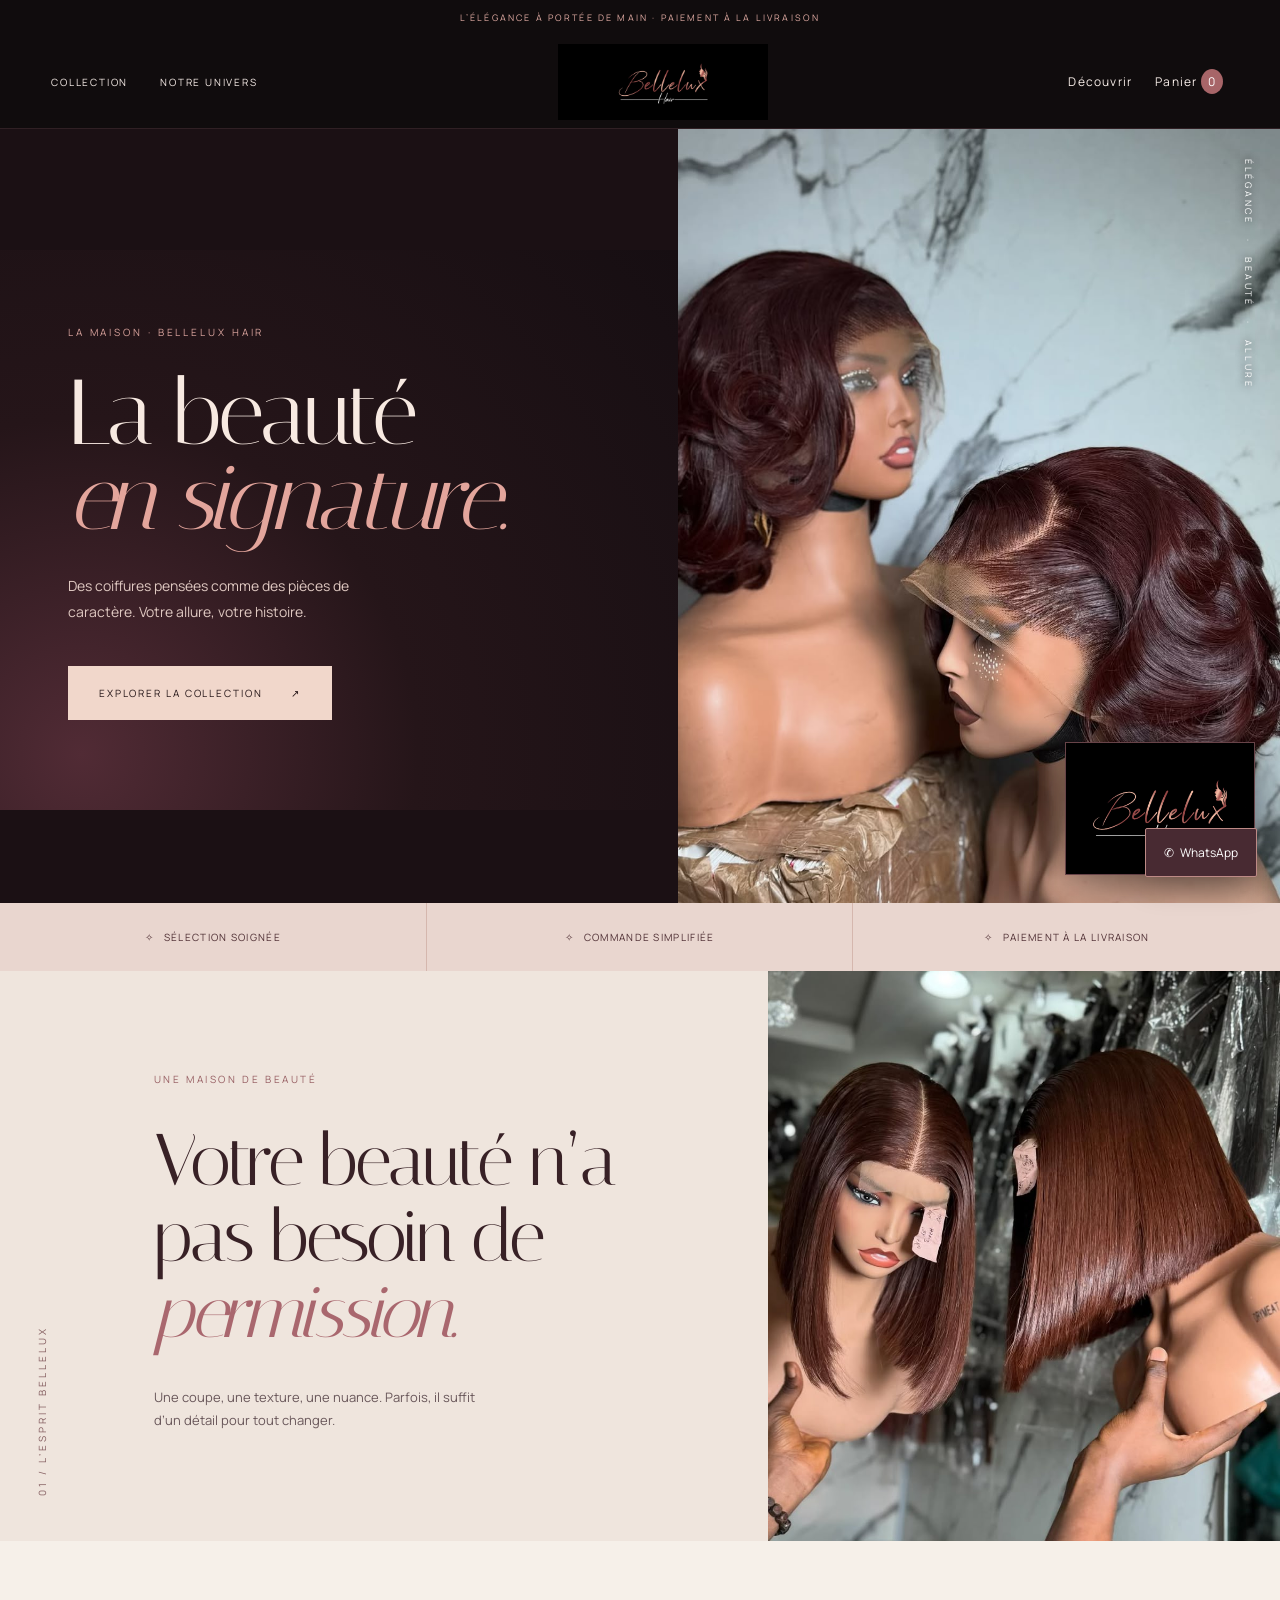
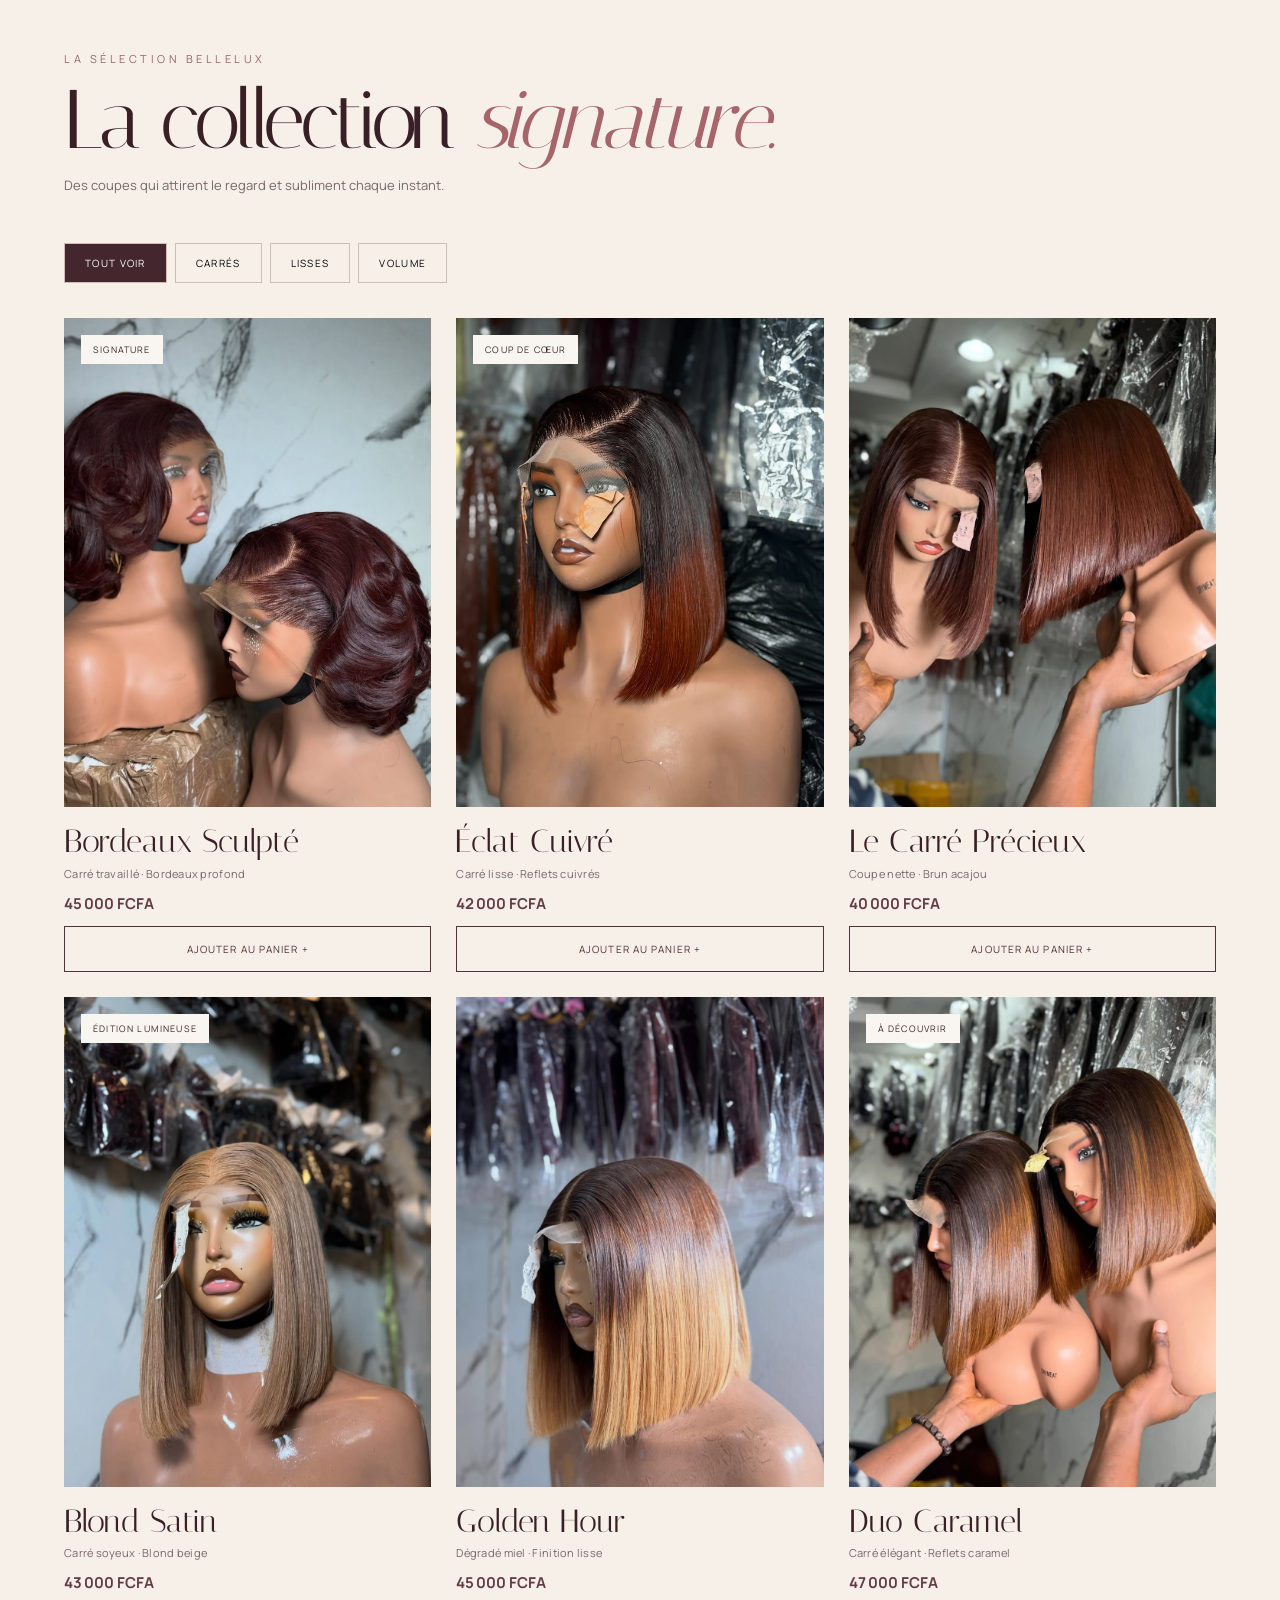
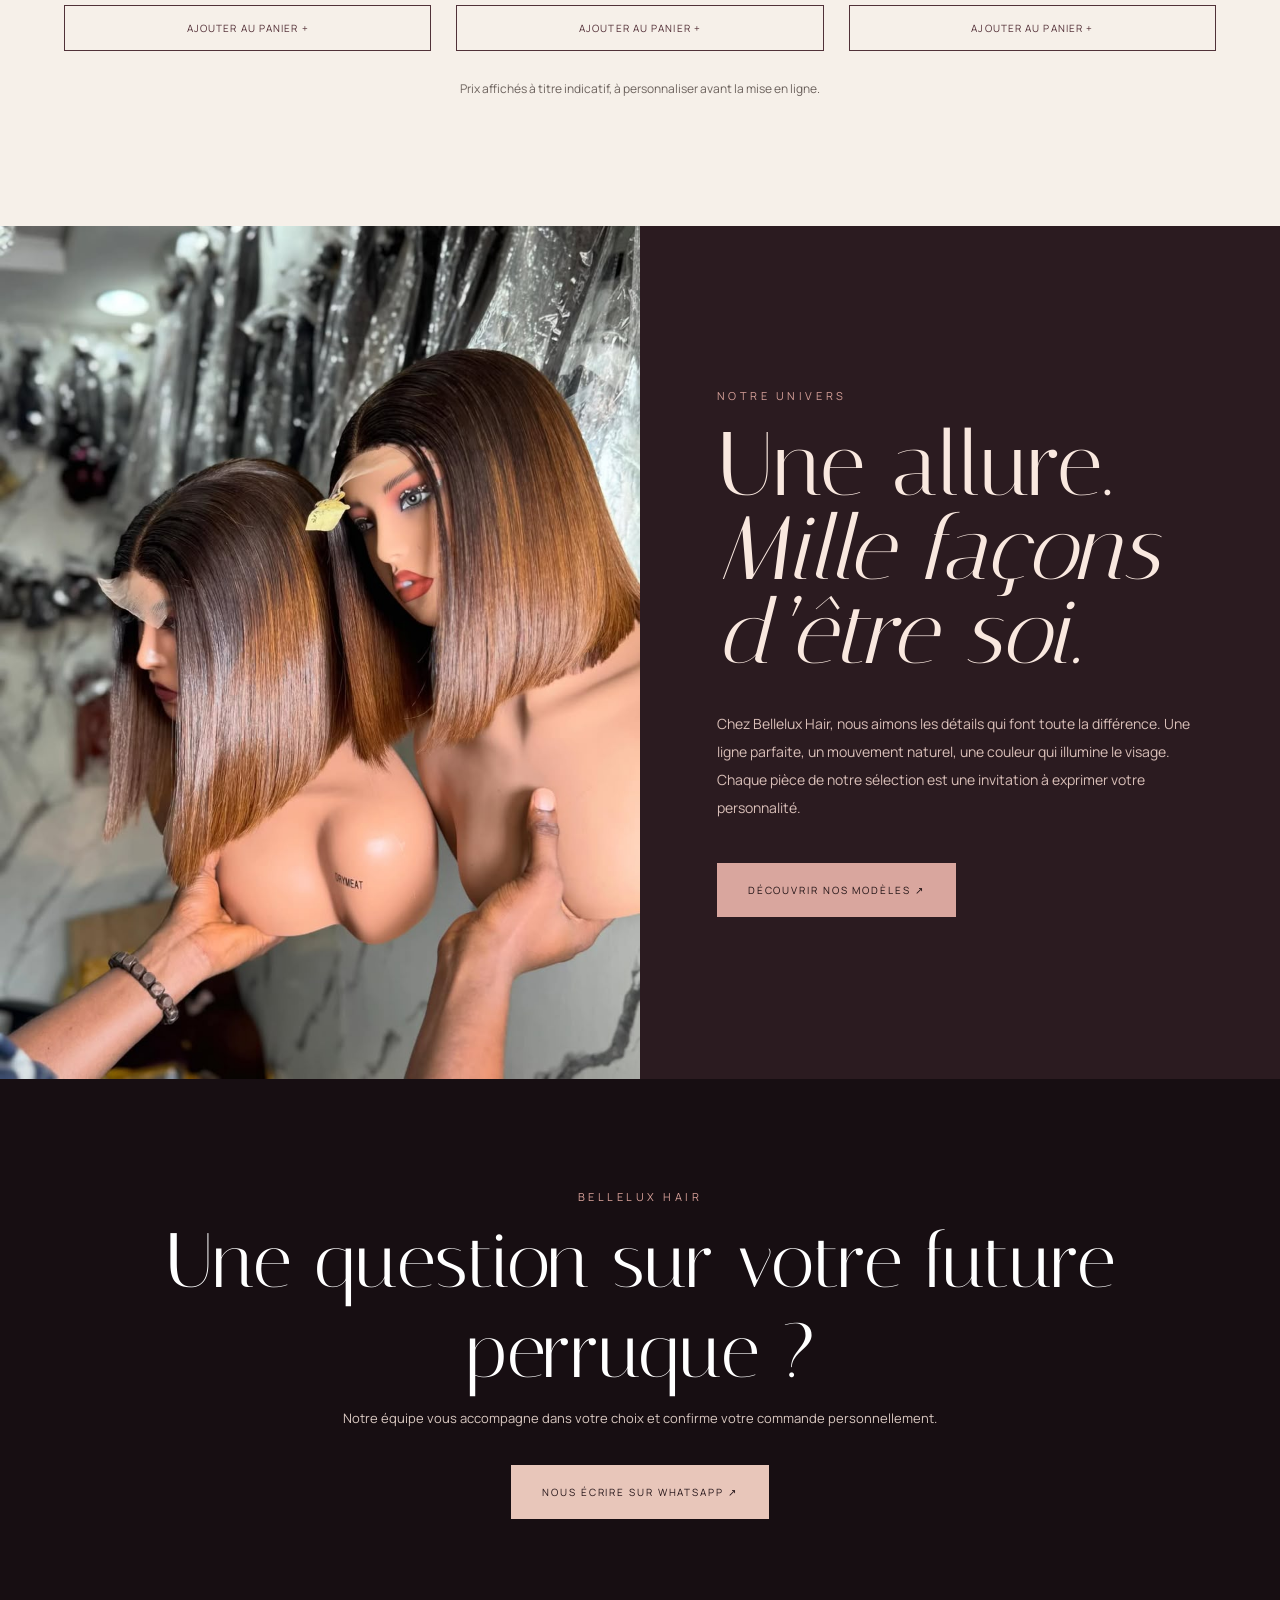
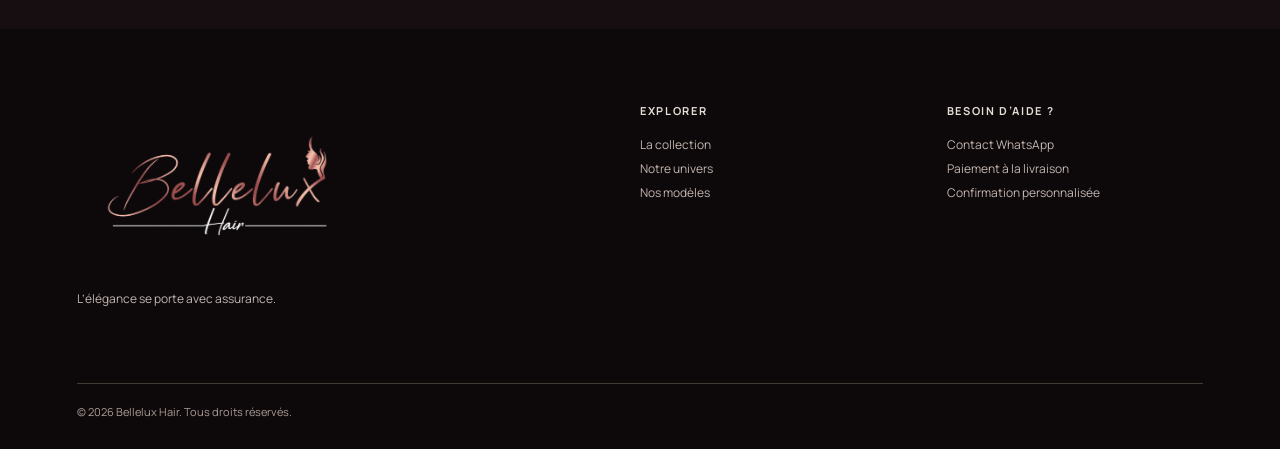
==== index.html @ 6580e36c "Add files via upload" ====
<!doctype html><html lang="fr"><head><meta charset="UTF-8"><meta name="viewport" content="width=device-width,initial-scale=1"><meta name="theme-color" content="#171310"><title>Bellelux Hair | L’élégance vous ressemble</title><meta name="description" content="Découvrez les perruques Bellelux Hair. Commandez en ligne et payez à la livraison."><link rel="preconnect" href="https://fonts.googleapis.com"><link rel="preconnect" href="https://fonts.gstatic.com" crossorigin><link href="https://fonts.googleapis.com/css2?family=DM+Sans:wght@400;500;600;700&family=Italiana&family=Manrope:wght@400;500;600;700&display=swap" rel="stylesheet"><style>
:root{--ink:#201b19;--muted:#736a64;--cream:#f7f3ee;--paper:#fffdf9;--rose:#b77d75;--line:#e6ddd4}*{box-sizing:border-box}html{scroll-behavior:smooth}body{margin:0;color:var(--ink);background:var(--paper);font-family:'DM Sans',sans-serif}button,input,select,textarea{font:inherit}button{cursor:pointer}a{text-decoration:none;color:inherit}img{display:block;width:100%}.announce{background:#241b1b;color:#f8ece5;text-align:center;padding:10px 12px;font-size:10px;letter-spacing:.19em;text-transform:uppercase}.nav{height:84px;display:flex;align-items:center;justify-content:space-between;padding:0 5%;background:rgba(255,253,249,.96);position:sticky;top:0;z-index:30;border-bottom:1px solid var(--line)}.navlinks{display:flex;gap:32px;font-size:12px;letter-spacing:.1em;text-transform:uppercase}.brand{font-family:'Playfair Display',serif;font-style:italic;font-size:30px;letter-spacing:-.05em}.brand small{display:block;text-align:center;font-family:'DM Sans',sans-serif;font-style:normal;font-size:8px;letter-spacing:.42em;margin-top:-2px}.navright{display:flex;gap:17px;align-items:center}.iconbtn{background:none;border:0;color:inherit;font-size:12px;letter-spacing:.1em}.cartnum{background:#2b1c1a;color:white;border-radius:50%;padding:4px 7px}.hero{min-height:660px;height:calc(100svh - 117px);max-height:950px;position:relative;display:flex;align-items:center;overflow:hidden;background:#2b211f;color:white}.hero>img{position:absolute;inset:0;height:100%;object-fit:cover;object-position:50% 39%;filter:brightness(.66)}.hero:after{content:'';position:absolute;inset:0;background:linear-gradient(90deg,rgba(20,13,13,.76),rgba(20,13,13,.27) 58%,rgba(20,13,13,.05))}.hero-inner{position:relative;z-index:1;margin-left:9%;max-width:630px}.eyebrow{font-size:11px;letter-spacing:.32em;text-transform:uppercase}.hero h1,.sectiontitle,.story h2,.newsletter h2{font-family:'Playfair Display',serif;font-weight:400}.hero h1{font-size:clamp(55px,7vw,105px);line-height:1.05;letter-spacing:-.045em;margin:26px 0}.hero h1 em{font-weight:400;color:#e6b6aa}.hero p{line-height:1.8;font-size:14px;max-width:430px;color:#f1e8e2}.cta{display:inline-flex;justify-content:center;align-items:center;gap:28px;background:#fff8f0;color:#2a1e1b;padding:19px 30px;margin-top:27px;border:1px solid #fff8f0;font-size:11px;text-transform:uppercase;letter-spacing:.16em;transition:.25s}.cta:hover{background:#c99b90;border-color:#c99b90;color:#fff}.cta.dark{background:#241b1b;color:white;border-color:#241b1b}.benefits{display:grid;grid-template-columns:repeat(3,1fr);border-bottom:1px solid var(--line);background:#f7f3ee}.benefits div{text-align:center;padding:27px 15px;border-right:1px solid var(--line);font-size:11px;letter-spacing:.13em;text-transform:uppercase}.benefits div:last-child{border:0}.wrap{max-width:1440px;margin:auto;padding:100px 5%}.head{text-align:center;margin-bottom:50px}.head .eyebrow{color:var(--rose)}.sectiontitle{font-size:clamp(38px,5vw,63px);line-height:1.13;margin:15px 0}.sub{color:var(--muted);font-size:14px;line-height:1.8}.filters{display:flex;justify-content:center;flex-wrap:wrap;gap:12px;margin-bottom:35px}.filter{border:1px solid var(--line);background:transparent;padding:12px 20px;font-size:11px;letter-spacing:.12em;text-transform:uppercase}.filter.active{background:#241b1b;color:white}.products{display:grid;grid-template-columns:repeat(3,1fr);gap:32px}.product{min-width:0}.photo{position:relative;aspect-ratio:4/5;overflow:hidden;background:#eee5dd}.photo img{height:100%;object-fit:cover;transition:transform .7s}.product:hover .photo img{transform:scale(1.055)}.tag{position:absolute;top:17px;left:17px;background:#fffaf3;padding:8px 12px;font-size:9px;letter-spacing:.1em;text-transform:uppercase}.pname{font-family:'Playfair Display',serif;font-size:24px;margin:18px 0 7px}.pmeta{color:var(--muted);font-size:12px}.price{font-weight:600;font-size:15px;margin:12px 0}.add{width:100%;background:transparent;border:1px solid #2c2320;padding:15px;letter-spacing:.15em;font-size:10px;text-transform:uppercase;transition:.2s}.add:hover{background:#2c2320;color:white}.story{display:grid;grid-template-columns:1fr 1fr;min-height:610px;background:#e9ddd4}.storypic img{height:100%;object-fit:cover}.storycopy{padding:12%;display:flex;flex-direction:column;justify-content:center}.story h2{font-size:clamp(42px,5vw,70px);line-height:1.13;margin:20px 0}.story p{line-height:2;font-size:14px;color:#62534e;max-width:490px}.newsletter{background:#241b1b;color:#fff;text-align:center;padding:90px 20px}.newsletter h2{font-size:clamp(35px,5vw,58px);margin:12px 0}.newsletter p{font-size:13px;color:#d9c8c1}.newsletter a{margin-top:25px}.footer{background:#181413;color:#e5dcd6;padding:60px 6% 30px}.footergrid{display:grid;grid-template-columns:2fr 1fr 1fr;gap:50px}.footer p,.footer a{color:#c3b6b0;font-size:12px;line-height:2}.footer h4{font-size:11px;letter-spacing:.15em;text-transform:uppercase}.footbottom{border-top:1px solid #433a36;margin-top:60px;padding-top:20px;font-size:11px;color:#ad9d96}.floatwa{position:fixed;right:23px;bottom:23px;background:#254e3b;color:white;padding:15px 18px;z-index:28;box-shadow:0 5px 20px #0002;font-size:12px}.overlay{position:fixed;inset:0;background:#0008;z-index:49;display:none}.overlay.show{display:block}.drawer{position:fixed;right:0;top:0;bottom:0;width:min(100%,480px);background:var(--paper);z-index:50;transform:translateX(110%);transition:transform .3s;display:flex;flex-direction:column}.drawer.open{transform:translateX(0)}.drawerhead{padding:25px;border-bottom:1px solid var(--line);display:flex;justify-content:space-between;align-items:center}.drawerbody{padding:25px;overflow:auto;flex:1}.drawerfoot{padding:25px;border-top:1px solid var(--line)}.cartitem{display:flex;gap:17px;border-bottom:1px solid var(--line);padding:15px 0}.cartitem img{width:82px;height:100px;object-fit:cover}.cartitem strong{font-family:'Playfair Display',serif;font-weight:400;font-size:20px}.cartitem p{font-size:12px}.smallbtn{border:1px solid var(--line);background:none;padding:5px 10px}.total{display:flex;justify-content:space-between;margin-bottom:20px}.full{width:100%;margin:0}.checkout{position:fixed;inset:0;background:#0009;z-index:60;display:none;align-items:center;justify-content:center;padding:15px}.checkout.show{display:flex}.checkoutbox{background:var(--paper);width:min(100%,570px);max-height:95vh;overflow:auto;padding:30px}.checkouttop{display:flex;justify-content:space-between;align-items:center}.checkout h2{font-family:'Playfair Display',serif;font-size:32px;font-weight:400}.field{display:block;margin:16px 0;font-size:12px}.field input,.field textarea,.field select{display:block;width:100%;margin-top:7px;padding:14px;border:1px solid var(--line);background:#fff;outline-color:#b77d75;border-radius:0}.note{font-size:12px;color:#6c625d;line-height:1.6}.mobilemenu{display:none}@media(max-width:850px){.nav{height:68px;padding:0 5%}.navlinks{display:none}.mobilemenu{display:block}.brand{font-size:25px}.hero{height:75svh;min-height:580px}.hero>img{object-position:60% center}.hero:after{background:linear-gradient(0deg,rgba(20,13,13,.8),rgba(20,13,13,.1) 90%)}.hero-inner{align-self:flex-end;margin:0;padding:0 7% 70px}.hero h1{font-size:clamp(50px,11vw,78px)}.benefits{grid-template-columns:1fr}.benefits div{padding:16px;border-right:0;border-bottom:1px solid var(--line)}.wrap{padding:70px 5%}.products{grid-template-columns:repeat(2,1fr);gap:18px}.story{grid-template-columns:1fr}.storypic{height:470px}.storycopy{padding:65px 7%}.footergrid{grid-template-columns:1fr 1fr}.footergrid>div:first-child{grid-column:1/-1}}@media(max-width:520px){.products{gap:15px}.photo{aspect-ratio:3/4}.pname{font-size:18px}.pmeta{font-size:10px}.price{font-size:13px}.add{font-size:9px;padding:13px 5px}.navright{gap:8px}.hero h1{font-size:54px}.hero p{font-size:12px}.floatwa{right:12px;bottom:12px}.footergrid{gap:20px}}

/* BELLELUX EDITORIAL EDITION */
:root{--ink:#261c1d;--muted:#796b67;--cream:#f4eee8;--paper:#f9f6f1;--rose:#8d4a4c;--line:#e4d9d0}
body{background:var(--paper);font-family:Manrope,Arial,sans-serif;overflow-x:hidden}
h1,h2,h3,.sectiontitle,.brand,.pname{font-family:Italiana,Georgia,serif!important;font-weight:400!important}
.announce{background:#512d35;letter-spacing:.26em;font-size:9px;padding:11px}
.nav{background:#f9f6f1;box-shadow:none;border-bottom:1px solid #e9dfd7;height:86px}
.brand{font-size:37px;letter-spacing:-.065em;font-style:normal}.brand small{font-family:Manrope,sans-serif;letter-spacing:.55em;font-size:8px}
.navlinks{font-size:10px;letter-spacing:.18em}.navlinks a{transition:color .2s}.navlinks a:hover{color:#9a565d}
.hero{min-height:660px;position:relative}.hero:after{content:'';position:absolute;inset:0;pointer-events:none;background:linear-gradient(90deg,rgba(27,15,18,.76),rgba(27,15,18,.1) 72%)}
.hero-inner{position:relative;z-index:2}.hero h1{font-size:clamp(68px,8vw,132px);line-height:.88;letter-spacing:-.055em;max-width:860px}.hero .eyebrow{letter-spacing:.32em;font-size:10px}
.cta{border-radius:0!important;letter-spacing:.12em;text-transform:uppercase;font-size:10px!important;min-height:48px;transition:transform .25s,background .25s}.cta:hover{transform:translateY(-2px)}
.wrap{max-width:1440px}.head{margin-bottom:40px}.sectiontitle{font-size:clamp(49px,6vw,90px);letter-spacing:-.045em;line-height:1}.sub{font-size:13px;line-height:1.8}
.products{gap:24px}.product{background:transparent!important;border:0!important;box-shadow:none!important}.photo{background:#e7ded6;overflow:hidden}.photo img{transition:transform .7s ease}.product:hover .photo img{transform:scale(1.045)}
.pname{font-size:30px!important;line-height:1.05}.pmeta{font-size:11px;letter-spacing:.025em}.price{color:#633b42;font-weight:700}.tag{background:#f9f6f1!important;color:#3c252a!important;border-radius:0!important;font-size:9px!important;letter-spacing:.13em!important}
.add{border:1px solid #7a5054!important;background:transparent!important;color:#512d35!important;border-radius:0!important;text-transform:uppercase;letter-spacing:.11em;font-size:10px!important;min-height:46px}.add:hover{background:#512d35!important;color:#fff!important}
.filters{gap:8px;flex-wrap:wrap}.filter{border-radius:0!important;text-transform:uppercase;letter-spacing:.13em;font-size:10px!important}.filter.active{background:#512d35!important;color:white!important}
.story{background:#eaded6!important}.storycopy{background:transparent!important}.storycopy h2{font-family:Italiana,Georgia,serif;font-weight:400;font-size:clamp(48px,5vw,76px);line-height:1}
.newsletter{background:#4b2931!important}.footer{background:#261a1e!important}.floatwa{background:#512d35!important;border-radius:2px!important;box-shadow:0 8px 30px #28151b33}
.drawer,.checkoutbox{background:#f9f6f1!important}.drawerhead{border-bottom:1px solid #e2d6cd}
@media(max-width:850px){.nav{height:64px;padding:0 17px}.brand{font-size:29px}.brand small{font-size:7px}.navright{gap:9px}.navright .iconbtn{font-size:11px}.hero{min-height:72svh;max-height:850px}.hero-inner{padding:40px 22px!important}.hero h1{font-size:clamp(62px,11vw,96px)}.sectiontitle{font-size:clamp(52px,9vw,76px)}}
@media(max-width:520px){.announce{font-size:8px;letter-spacing:.12em;padding:9px 8px}.nav{height:62px}.navlinks{display:none!important}.navright>a{display:none}.brand{font-size:27px}.hero{height:78svh;min-height:550px;max-height:760px;background-position:59% center!important}.hero:after{background:linear-gradient(0deg,rgba(23,12,15,.82),rgba(23,12,15,.05) 80%)}.hero-inner{height:100%;display:flex;flex-direction:column;justify-content:flex-end;align-items:flex-start;padding:0 23px 64px!important}.hero h1{font-size:clamp(63px,15vw,83px);line-height:.87;max-width:340px;letter-spacing:-.05em}.hero p{font-size:12px;line-height:1.7;max-width:285px}.hero .eyebrow{font-size:9px;letter-spacing:.2em}.hero .cta{padding:15px 20px!important}.benefits{display:grid!important;grid-template-columns:1fr 1fr;gap:0!important}.benefits>*{min-width:0;padding:16px 8px!important;font-size:10px!important;text-align:center}.wrap{padding:62px 17px!important}.head{margin-bottom:24px}.sectiontitle{font-size:58px!important;line-height:.9;max-width:330px}.sub{font-size:12px;max-width:300px}.filters{gap:6px;margin-bottom:23px!important}.filter{padding:10px 12px!important;font-size:9px!important}.products{display:grid!important;grid-template-columns:repeat(2,minmax(0,1fr))!important;gap:28px 11px!important}.product{min-width:0}.photo{aspect-ratio:3/4!important}.photo img{height:100%!important;object-fit:cover!important}.tag{top:8px!important;left:7px!important;font-size:7px!important;padding:6px!important;max-width:90%}.pname{font-size:25px!important;margin-top:11px!important}.pmeta{font-size:10px!important;line-height:1.5}.price{font-size:12px!important;margin-top:8px}.add{width:100%;min-height:39px;font-size:8px!important;letter-spacing:.035em;padding:8px 3px!important;margin-top:10px}.story{display:block!important}.storypic{min-height:390px!important}.storycopy{padding:48px 24px!important}.storycopy h2{font-size:60px!important}.newsletter{padding:62px 22px!important}.newsletter h2{font-size:51px!important}.footer{padding:45px 20px!important}.floatwa{right:12px!important;bottom:12px!important;font-size:11px!important;padding:12px!important}.drawer{width:min(100%,390px)!important}.checkoutbox{width:calc(100vw - 22px)!important;max-height:92svh;overflow-y:auto}}
@media(prefers-reduced-motion:reduce){*,*:before,*:after{animation-duration:.01ms!important;transition-duration:.01ms!important;scroll-behavior:auto!important}}

/* BELLELUX — MAISON DE BEAUTÉ */
:root{--ink:#241719;--muted:#786768;--paper:#f5f0e9;--cream:#eee3dc;--rose:#b87979;--line:#dfd0c9}
body{background:var(--paper);color:var(--ink)}
.announce{background:#130d0f;color:#e9c3bd;font-size:9px;letter-spacing:.21em}
.nav{background:#171013!important;border-bottom:1px solid #493039!important;height:100px!important;padding-inline:5%!important;color:#f4e7e2}
.brand-logo{display:flex!important;align-items:center;width:190px;max-width:28vw;flex-shrink:0}.brand-logo img{width:100%;height:76px;object-fit:contain;mix-blend-mode:screen}
.navlinks,.navright{color:#f4e7e2}.cartnum{background:#a76568}.iconbtn{color:inherit}
.hero{height:min(850px,calc(100svh - 110px));min-height:610px;background:#1c1316}.hero>img{object-position:center 35%;filter:brightness(.78) saturate(.83)}.hero:after{background:linear-gradient(90deg,rgba(15,8,11,.84),rgba(21,10,13,.4) 55%,rgba(20,10,13,.08))!important}
.hero-inner{margin-left:9%;max-width:730px}.hero h1{font-family:Italiana,Georgia,serif!important;font-size:clamp(85px,9vw,154px)!important;line-height:.88!important;letter-spacing:-.055em!important}.hero h1 em{color:#e6b4a8;font-weight:400}.hero p{max-width:350px;font-size:13px;line-height:1.9}.hero .eyebrow{color:#f0c9bd;font-size:10px}
.cta{background:#e8c6ba;border-color:#e8c6ba;color:#251519;letter-spacing:.19em}.cta:hover{background:#fff3e9;color:#251519}.benefits{background:#211619;color:#e7cbc2;border-bottom:0}.benefits div{border-color:#493338;font-size:10px}
.wrap{padding-block:115px}.head .eyebrow{color:#995b5f}.sectiontitle{font-family:Italiana,Georgia,serif!important;font-size:clamp(60px,7vw,112px)!important;line-height:.94!important}.filters{margin-top:45px}.filter{border-color:#cdbdb5}.filter.active{background:#27191c}.products{gap:35px}.photo{aspect-ratio:3/4;background:#e8dbd3}.photo img{object-fit:cover}.product:nth-child(2) .photo img{object-position:50% 30%}.pname{font-size:32px!important}.add{border-color:#392528}.add:hover{background:#392528}.tag{background:#f6eee8;color:#5c323b}
.story{background:#e9dbd3}.story h2{font-family:Italiana,Georgia,serif!important;font-size:clamp(65px,7vw,112px)!important;line-height:.94}.storycopy .eyebrow{color:#8a4b50}.newsletter{background:#28191d;padding-block:110px}.newsletter h2{font-family:Italiana,Georgia,serif!important;font-size:clamp(50px,6vw,90px)!important}.footer{background:#130d0f}.footer-logo{width:260px;max-width:100%}.footer-logo img{width:100%;height:auto;mix-blend-mode:screen}.floatwa{background:#281a1d;border:1px solid #d8aca1;box-shadow:0 10px 30px #0003}
@media(max-width:850px){.nav{height:78px!important;padding-inline:4%!important}.brand-logo{width:145px;max-width:39vw}.brand-logo img{height:64px}.navright>a{display:none}.hero{height:77svh;min-height:530px}.hero>img{object-position:58% center}.hero:after{background:linear-gradient(0deg,rgba(17,9,12,.91),rgba(17,9,12,.16) 82%)!important}.hero-inner{margin:0;padding:0 7% 56px;align-self:flex-end}.hero h1{font-size:clamp(69px,12vw,105px)!important}.hero p{font-size:12px}.benefits{grid-template-columns:repeat(3,1fr)}.benefits div{padding:16px 8px;font-size:8px;line-height:1.5;border-bottom:0;border-right:1px solid #493338}.wrap{padding-block:75px}.sectiontitle{font-size:clamp(56px,9vw,85px)!important}.story h2{font-size:75px!important}}
@media(max-width:520px){.announce{font-size:8px;letter-spacing:.08em}.nav{height:72px!important}.brand-logo{width:132px}.brand-logo img{height:56px}.navright{gap:4px}.navright .iconbtn{font-size:11px}.hero{height:calc(86svh - 105px);min-height:510px}.hero>img{object-position:56% 38%}.hero-inner{padding:0 6% 43px}.hero h1{font-size:clamp(65px,15vw,85px)!important;line-height:.88!important}.hero .eyebrow{font-size:8px;letter-spacing:.16em}.hero p{font-size:12px;max-width:300px}.hero .cta{margin-top:15px;padding:15px 19px}.benefits div{font-size:8px;letter-spacing:.025em}.wrap{padding:65px 5%}.sectiontitle{font-size:60px!important}.products{gap:12px}.photo{aspect-ratio:3/4}.pname{font-size:24px!important;margin-top:12px}.storypic{height:350px!important}.story h2{font-size:67px!important}.newsletter h2{font-size:57px!important}.footer-logo{width:220px}.floatwa{bottom:12px;right:12px}}

/* BELLELUX SIGNATURE — art direction */
:root{--paper:#f6f0e9;--ink:#211518;--rose:#bf847d;--line:#e4d5cd}
body{background:var(--paper);color:var(--ink)}
.announce{background:#100c0d;color:#dfaaa2;font-size:9px;letter-spacing:.24em}
.nav{background:#100c0d!important;border-color:#302024!important;height:94px!important;color:#f7ede8!important;padding:0 4%!important}
.navlinks a,.navright a,.navright button{color:#f7ede8!important}.navlinks a:hover{color:#d69b94!important}
.brand-logo{width:210px!important;max-width:30vw!important;display:block!important;background:#000!important;flex-shrink:0}
.brand-logo img{display:block!important;width:100%!important;height:76px!important;object-fit:contain!important;mix-blend-mode:normal!important}
.hero{height:min(820px,calc(100svh - 126px))!important;min-height:620px!important;background:#1b1014!important;display:grid!important;grid-template-columns:53% 47%!important;align-items:stretch!important;overflow:hidden!important}
.hero>img{position:relative!important;grid-column:2!important;grid-row:1!important;width:100%!important;height:100%!important;object-fit:cover!important;object-position:48% 40%!important;filter:none!important}
.hero:after{display:none!important}
.hero-inner{grid-column:1!important;grid-row:1!important;align-self:center!important;margin:0!important;padding:75px 7% 90px 10%!important;z-index:3!important;max-width:none!important;background:radial-gradient(circle at 12% 90%,#512b35 0%,#251519 43%,#160e12 100%)!important}
.hero h1{font-family:Italiana,Georgia,serif!important;font-size:clamp(68px,7.2vw,132px)!important;line-height:.92!important;letter-spacing:-.045em!important;color:#f7e9e1!important;margin:32px 0!important}
.hero h1 em{color:#e3a59c!important;font-style:italic!important}
.hero p{max-width:350px!important;color:#dfc8c1!important;font-size:14px!important;line-height:1.85!important}
.hero .eyebrow{color:#d8a29c!important;letter-spacing:.29em!important}
.hero .cta{background:#f1d7cb!important;border-color:#f1d7cb!important;color:#241517!important}
.hero-mark{position:absolute;z-index:4;right:25px;bottom:28px;width:190px;background:#000;border:1px solid #674348;box-shadow:0 10px 45px #0008;padding:8px}
.hero-mark img{width:100%;height:auto;display:block}
.hero-side{position:absolute;z-index:4;right:25px;top:30px;writing-mode:vertical-rl;font-size:9px;letter-spacing:.3em;color:white;text-shadow:0 1px 8px #000}
.benefits{background:#e9d6cf!important;grid-template-columns:repeat(3,1fr)!important}.benefits div{border-color:#d5b7ae!important;color:#4e2e33!important}
.editorial-chapter{background:#efe5dd;min-height:570px;display:grid;grid-template-columns:12% 48% 40%;align-items:stretch;overflow:hidden}
.chapter-label{writing-mode:vertical-rl;transform:rotate(180deg);padding:45px 35px;font-size:10px;letter-spacing:.3em;color:#855f61}
.chapter-content{align-self:center;padding:60px 9% 60px 0}.chapter-content>span{font-size:10px;letter-spacing:.26em;color:#975f63}
.chapter-content h2{font-family:Italiana,Georgia,serif;font-size:clamp(50px,5.7vw,96px);line-height:1.04;font-weight:400;letter-spacing:-.04em;margin:35px 0;color:#382126}
.chapter-content h2 i{color:#a9676e}.chapter-content p{max-width:350px;color:#69575a;line-height:1.8;font-size:13px}
.chapter-photo{height:570px;overflow:hidden}.chapter-photo img{width:100%;height:100%;object-fit:cover;object-position:50% 30%}
.wrap{padding-top:110px!important}.head{text-align:left!important;max-width:880px!important}.head .eyebrow{color:#9d6468!important}.sectiontitle{font-size:clamp(56px,6.5vw,100px)!important;color:#392026!important}.sectiontitle em{color:#a5656a;font-weight:400}
.filters{justify-content:flex-start!important}.filter{border-radius:0!important}.filter.active{background:#44272e!important}
.products{gap:25px!important}.photo{background:#e5d5ca!important;aspect-ratio:3/4!important}.photo img{object-fit:cover!important}.pname{color:#392026!important}.add{border-color:#513239!important}.add:hover{background:#513239!important}
.story{background:#2b1b20!important;color:#f9e8df!important}.story h2{color:#f9e8df!important}.story p{color:#d9bfb8!important}.story .eyebrow{color:#d6a099!important}.story .cta{background:#d9a69e!important;color:#211315!important;border-color:#d9a69e!important}
.newsletter{background:#170e12!important}.newsletter .eyebrow{color:#d8a19a!important}.footer{background:#0d090b!important}.footer-logo{width:280px!important;max-width:100%!important}.footer-logo img{height:auto!important;width:100%!important;object-fit:contain!important}
.floatwa{background:#482a32!important;border:1px solid #bd8a86!important;color:white!important}
@media(max-width:850px){.nav{height:74px!important;padding:0 4%!important}.brand-logo{width:154px!important;max-width:42vw!important}.brand-logo img{height:61px!important}.navright>a{display:none!important}.hero{grid-template-columns:1fr!important;grid-template-rows:56% 44%!important;height:auto!important;min-height:730px!important}.hero>img{grid-column:1!important;grid-row:1!important;object-position:50% 38%!important}.hero-inner{grid-column:1!important;grid-row:2!important;align-self:stretch!important;padding:42px 7% 52px!important}.hero h1{font-size:clamp(58px,11vw,85px)!important;margin:14px 0!important}.hero p{font-size:12px!important;line-height:1.6!important}.hero .cta{margin-top:13px!important;padding:14px 18px!important}.hero-mark{width:128px;right:13px;top:18px;bottom:auto;padding:5px}.hero-side{display:none}.editorial-chapter{grid-template-columns:1fr 42%!important;min-height:360px}.chapter-label{display:none}.chapter-content{padding:35px 8%!important}.chapter-content h2{font-size:clamp(42px,7vw,70px)!important;margin:15px 0!important}.chapter-photo{height:100%}.benefits{grid-template-columns:repeat(3,1fr)!important}.benefits div{font-size:9px!important;padding:15px 8px!important;border-bottom:0!important;border-right:1px solid #d5b7ae!important}.wrap{padding:75px 5%!important}.head{text-align:left!important}.sectiontitle{font-size:clamp(50px,9vw,75px)!important}.products{gap:15px!important}.storypic{height:440px!important}}
@media(max-width:520px){.announce{font-size:7px!important;letter-spacing:.12em!important}.nav{height:67px!important}.brand-logo{width:137px!important}.brand-logo img{height:55px!important}.mobilemenu{color:#fff!important}.navright .iconbtn{font-size:11px!important}.hero{min-height:0!important;grid-template-rows:390px auto!important}.hero>img{object-position:50% 37%!important}.hero-inner{padding:37px 6% 40px!important}.hero h1{font-size:clamp(58px,13.2vw,76px)!important}.hero .eyebrow{font-size:8px!important}.hero-mark{width:108px!important;right:10px!important;top:10px!important}.benefits div{font-size:7px!important;letter-spacing:0!important;padding:12px 4px!important}.editorial-chapter{grid-template-columns:1fr!important}.chapter-content{padding:48px 7%!important}.chapter-content h2{font-size:57px!important}.chapter-photo{height:260px!important}.chapter-photo img{object-position:50% 37%!important}.wrap{padding:65px 5%!important}.sectiontitle{font-size:56px!important}.filters{gap:7px!important}.filter{padding:10px 12px!important;font-size:9px!important}.products{grid-template-columns:repeat(2,minmax(0,1fr))!important;gap:12px!important}.pname{font-size:23px!important}.photo{aspect-ratio:3/4!important}.story h2{font-size:55px!important}.newsletter h2{font-size:51px!important}.footer-logo{width:220px!important}}
@media(prefers-reduced-motion:reduce){*,*:before,*:after{scroll-behavior:auto!important;transition:none!important;animation:none!important}}
</style></head><body><div class="announce">L’élégance à portée de main · Paiement à la livraison</div><header class="nav"><button class="iconbtn mobilemenu" onclick="document.getElementById('catalogue').scrollIntoView()">☰</button><nav class="navlinks"><a href="#catalogue">Collection</a><a href="#histoire">Notre univers</a></nav><a class="brand brand-logo" href="#" aria-label="Bellelux Hair, accueil"><img src="logo-bellelux.jpg" alt="Bellelux Hair"></a><div class="navright"><a class="iconbtn" href="#catalogue">Découvrir</a><button class="iconbtn" onclick="toggleCart(true)">Panier <span class="cartnum" id="cartnum">0</span></button></div></header><main><section class="hero"><img src="photo1.jpg" alt="Perruques élégantes Bellelux Hair"><div class="hero-inner"><div class="eyebrow">LA MAISON · BELLELUX HAIR</div><h1>La beauté<br><em>en signature.</em></h1><p>Des coiffures pensées comme des pièces de caractère. Votre allure, votre histoire.</p><a class="cta" href="#catalogue">Explorer la collection <span>↗</span></a></div><div class="hero-mark"><img src="logo-bellelux.jpg" alt="Logo officiel Bellelux Hair"></div><div class="hero-side">ÉLÉGANCE &nbsp; · &nbsp; BEAUTÉ &nbsp; · &nbsp; ALLURE</div></section><div class="benefits"><div>✧ &nbsp; Sélection soignée</div><div>✧ &nbsp; Commande simplifiée</div><div>✧ &nbsp; Paiement à la livraison</div></div><section class="editorial-chapter" aria-label="L’univers Bellelux"><div class="chapter-label">01 / L’ESPRIT BELLELUX</div><div class="chapter-content"><span>UNE MAISON DE BEAUTÉ</span><h2>Votre beauté n’a<br>pas besoin de <i>permission.</i></h2><p>Une coupe, une texture, une nuance. Parfois, il suffit d’un détail pour tout changer.</p></div><div class="chapter-photo"><img src="photo3.jpg" alt="Carré Bellelux Hair"></div></section><section class="wrap" id="catalogue"><div class="head"><div class="eyebrow">La sélection Bellelux</div><h2 class="sectiontitle">La collection <em>signature.</em></h2><p class="sub">Des coupes qui attirent le regard et subliment chaque instant.</p></div><div class="filters"><button class="filter active" onclick="filterProducts('Tout',this)">Tout voir</button><button class="filter" onclick="filterProducts('Carré',this)">Carrés</button><button class="filter" onclick="filterProducts('Lisse',this)">Lisses</button><button class="filter" onclick="filterProducts('Volume',this)">Volume</button></div><div class="products" id="products"></div><p class="note" style="text-align:center;margin-top:28px">Prix affichés à titre indicatif, à personnaliser avant la mise en ligne.</p></section><section class="story" id="histoire"><div class="storypic"><img src="photo6.jpg" alt="Collection Bellelux Hair"></div><div class="storycopy"><span class="eyebrow">Notre univers</span><h2>Une allure.<br><em>Mille façons d’être soi.</em></h2><p>Chez Bellelux Hair, nous aimons les détails qui font toute la différence. Une ligne parfaite, un mouvement naturel, une couleur qui illumine le visage. Chaque pièce de notre sélection est une invitation à exprimer votre personnalité.</p><a href="#catalogue" class="cta dark" style="align-self:flex-start">Découvrir nos modèles ↗</a></div></section><section class="newsletter"><div class="eyebrow">Bellelux Hair</div><h2>Une question sur votre future perruque ?</h2><p>Notre équipe vous accompagne dans votre choix et confirme votre commande personnellement.</p><a href="#" class="cta" data-wa>Nous écrire sur WhatsApp ↗</a></section></main><footer class="footer"><div class="footergrid"><div><div class="brand footer-logo"><img src="logo-bellelux.jpg" alt="Bellelux Hair"></div><p>L’élégance se porte avec assurance.</p></div><div><h4>Explorer</h4><p><a href="#catalogue">La collection</a><br><a href="#histoire">Notre univers</a><br><a href="#catalogue">Nos modèles</a></p></div><div><h4>Besoin d’aide ?</h4><p><a href="#" data-wa>Contact WhatsApp</a><br>Paiement à la livraison<br>Confirmation personnalisée</p></div></div><div class="footbottom">© 2026 Bellelux Hair. Tous droits réservés.</div></footer><a class="floatwa" href="#" data-wa>✆ &nbsp; WhatsApp</a><div class="overlay" id="overlay" onclick="toggleCart(false)"></div><aside class="drawer" id="drawer"><div class="drawerhead"><strong>Votre panier</strong><button class="iconbtn" onclick="toggleCart(false)">✕ Fermer</button></div><div class="drawerbody" id="cartbody"></div><div class="drawerfoot"><div class="total"><strong>Total</strong><strong id="total">0 FCFA</strong></div><button class="cta dark full" onclick="openCheckout()">Commander maintenant ↗</button></div></aside><div class="checkout" id="checkout"><div class="checkoutbox"><div class="checkouttop"><h2>Finaliser ma commande</h2><button class="iconbtn" onclick="closeCheckout()">✕</button></div><p class="note">Paiement à la livraison. Votre commande sera envoyée sur WhatsApp pour confirmation.</p><form id="orderform"><label class="field">Nom complet *<input name="nom" required autocomplete="name"></label><label class="field">Numéro de téléphone *<input name="tel" required type="tel" autocomplete="tel"></label><label class="field">Ville *<input name="ville" required autocomplete="address-level2"></label><label class="field">Adresse de livraison *<textarea name="adresse" required rows="2"></textarea></label><label class="field">Précisions pour la livraison<textarea name="note" rows="2"></textarea></label><label class="field">Mode de paiement<select><option>Paiement à la livraison</option></select></label><p class="note" id="summary"></p><button class="cta dark full" type="submit">Envoyer ma commande sur WhatsApp ↗</button></form></div></div><script>
// IMPORTANT : remplacer le numéro ci-dessous par le numéro WhatsApp Business de la boutique, au format international sans +.
const WHATSAPP_NUMBER='2250720626963';
// IMPORTANT : remplacer les prix et descriptions par les informations commerciales validées.
const products=[{id:1,name:'Bordeaux Sculpté',type:'Volume',image:'photo1.jpg',price:45000,detail:'Carré travaillé · Bordeaux profond',tag:'Signature'},{id:2,name:'Éclat Cuivré',type:'Lisse',image:'photo2.jpg',price:42000,detail:'Carré lisse · Reflets cuivrés',tag:'Coup de cœur'},{id:3,name:'Le Carré Précieux',type:'Carré',image:'photo3.jpg',price:40000,detail:'Coupe nette · Brun acajou',tag:''},{id:4,name:'Blond Satin',type:'Lisse',image:'photo4.jpg',price:43000,detail:'Carré soyeux · Blond beige',tag:'Édition lumineuse'},{id:5,name:'Golden Hour',type:'Carré',image:'photo5.jpg',price:45000,detail:'Dégradé miel · Finition lisse',tag:''},{id:6,name:'Duo Caramel',type:'Carré',image:'photo6.jpg',price:47000,detail:'Carré élégant · Reflets caramel',tag:'À découvrir'}];
const fmt=n=>new Intl.NumberFormat('fr-FR').format(n)+' FCFA';let cart=JSON.parse(localStorage.getItem('bellelux_cart')||'{}');function save(){localStorage.setItem('bellelux_cart',JSON.stringify(cart));renderCart()}function filterProducts(t,b){document.querySelectorAll('.filter').forEach(x=>x.classList.toggle('active',x===b));renderProducts(t)}function renderProducts(t='Tout'){document.getElementById('products').innerHTML=products.filter(p=>t==='Tout'||p.type===t).map(p=>`<article class="product"><div class="photo"><img loading="lazy" src="${p.image}" alt="${p.name}">${p.tag?`<span class="tag">${p.tag}</span>`:''}</div><h3 class="pname">${p.name}</h3><div class="pmeta">${p.detail}</div><div class="price">${fmt(p.price)}</div><button class="add" onclick="add(${p.id})">Ajouter au panier +</button></article>`).join('')}function add(id){cart[id]=(cart[id]||0)+1;save();toggleCart(true)}function change(id,n){cart[id]=(cart[id]||0)+n;if(cart[id]<=0)delete cart[id];save()}function renderCart(){let count=Object.values(cart).reduce((a,b)=>a+b,0),total=products.reduce((a,p)=>a+(cart[p.id]||0)*p.price,0);document.getElementById('cartnum').textContent=count;document.getElementById('total').textContent=fmt(total);document.getElementById('cartbody').innerHTML=count?products.filter(p=>cart[p.id]).map(p=>`<div class="cartitem"><img src="${p.image}" alt=""><div><strong>${p.name}</strong><p>${fmt(p.price)}</p><button class="smallbtn" onclick="change(${p.id},-1)">−</button> &nbsp;${cart[p.id]}&nbsp; <button class="smallbtn" onclick="change(${p.id},1)">+</button></div></div>`).join(''):'Votre panier est vide pour le moment.';document.querySelector('.drawerfoot .cta').disabled=!count}function toggleCart(open){document.getElementById('drawer').classList.toggle('open',open);document.getElementById('overlay').classList.toggle('show',open)}function openCheckout(){if(!Object.keys(cart).length)return;toggleCart(false);document.getElementById('checkout').classList.add('show');document.getElementById('summary').textContent='Total produits : '+fmt(products.reduce((a,p)=>a+(cart[p.id]||0)*p.price,0))+' · Frais de livraison à confirmer.'}function closeCheckout(){document.getElementById('checkout').classList.remove('show')}function whatsapp(text){if(!WHATSAPP_NUMBER){alert('Le numéro WhatsApp de la boutique doit être configuré avant de recevoir des commandes.');return}window.open('https://wa.me/'+WHATSAPP_NUMBER+'?text='+encodeURIComponent(text),'_blank','noopener,noreferrer')}document.querySelectorAll('[data-wa]').forEach(a=>a.addEventListener('click',e=>{e.preventDefault();whatsapp('Bonjour Bellelux Hair, je souhaite avoir des renseignements sur vos perruques.')}));document.getElementById('orderform').addEventListener('submit',e=>{e.preventDefault();const d=new FormData(e.target);const lines=products.filter(p=>cart[p.id]).map(p=>`${p.name} × ${cart[p.id]} : ${fmt(p.price*cart[p.id])}`);const total=products.reduce((a,p)=>a+(cart[p.id]||0)*p.price,0);whatsapp(`Bonjour Bellelux Hair, je souhaite confirmer ma commande :\n\n${lines.join('\n')}\n\nTotal produits : ${fmt(total)}\nFrais de livraison : à confirmer\nPaiement : à la livraison\n\nNom : ${d.get('nom')}\nTéléphone : ${d.get('tel')}\nVille : ${d.get('ville')}\nAdresse : ${d.get('adresse')}\nPrécisions : ${d.get('note')||'Aucune'}`)});renderProducts();renderCart();
</script></body></html>
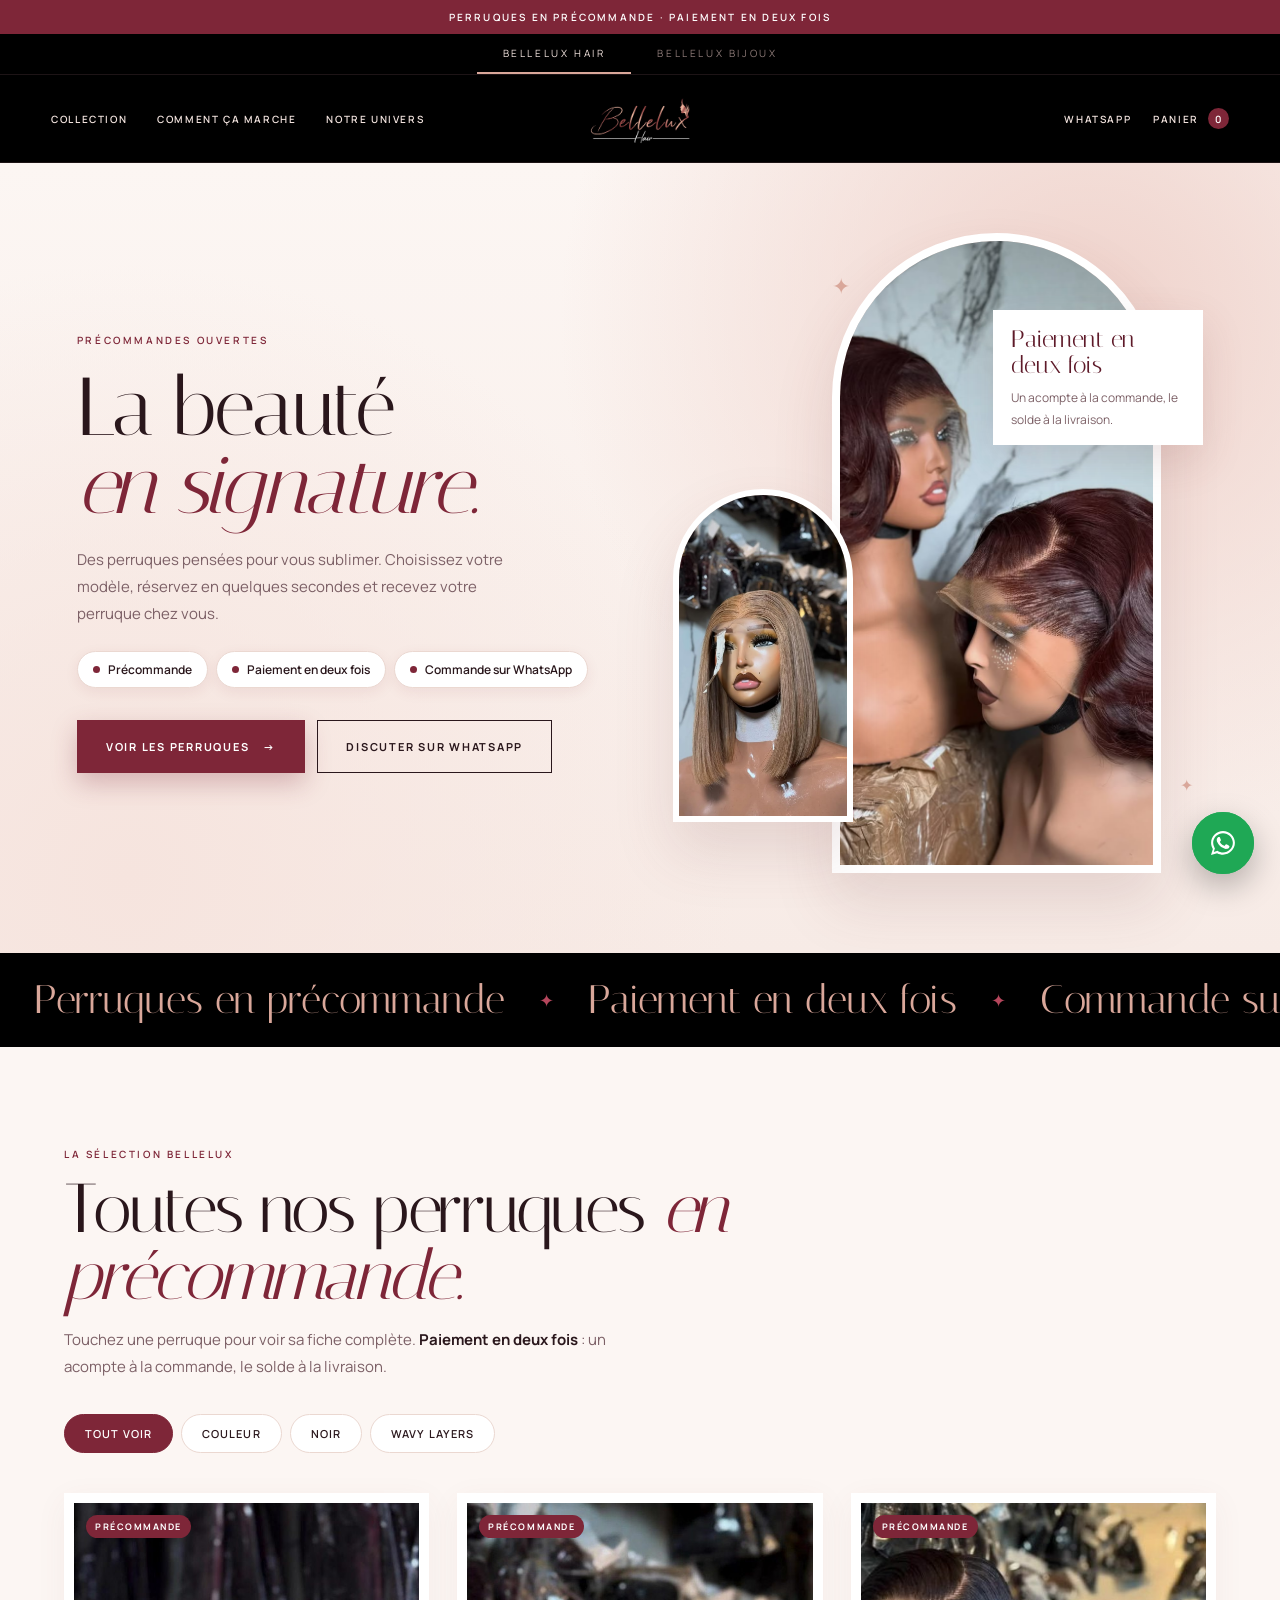
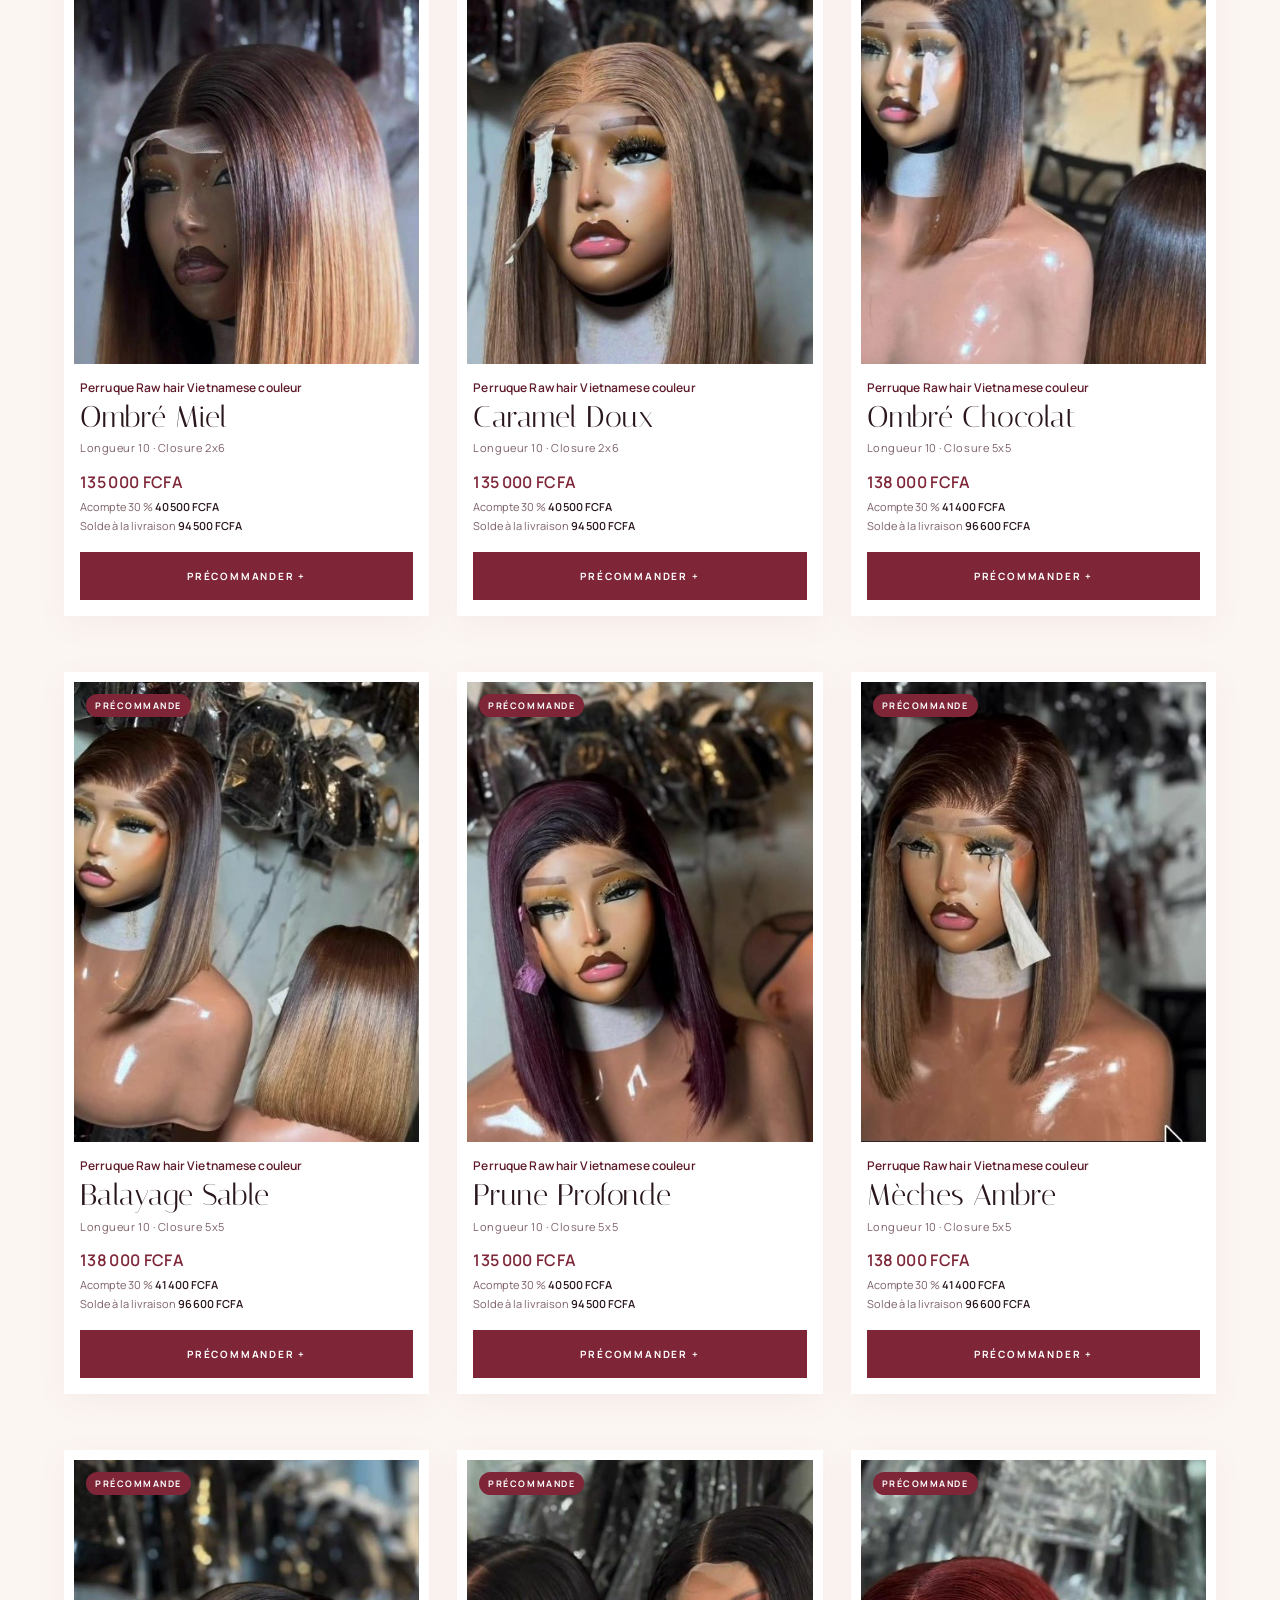
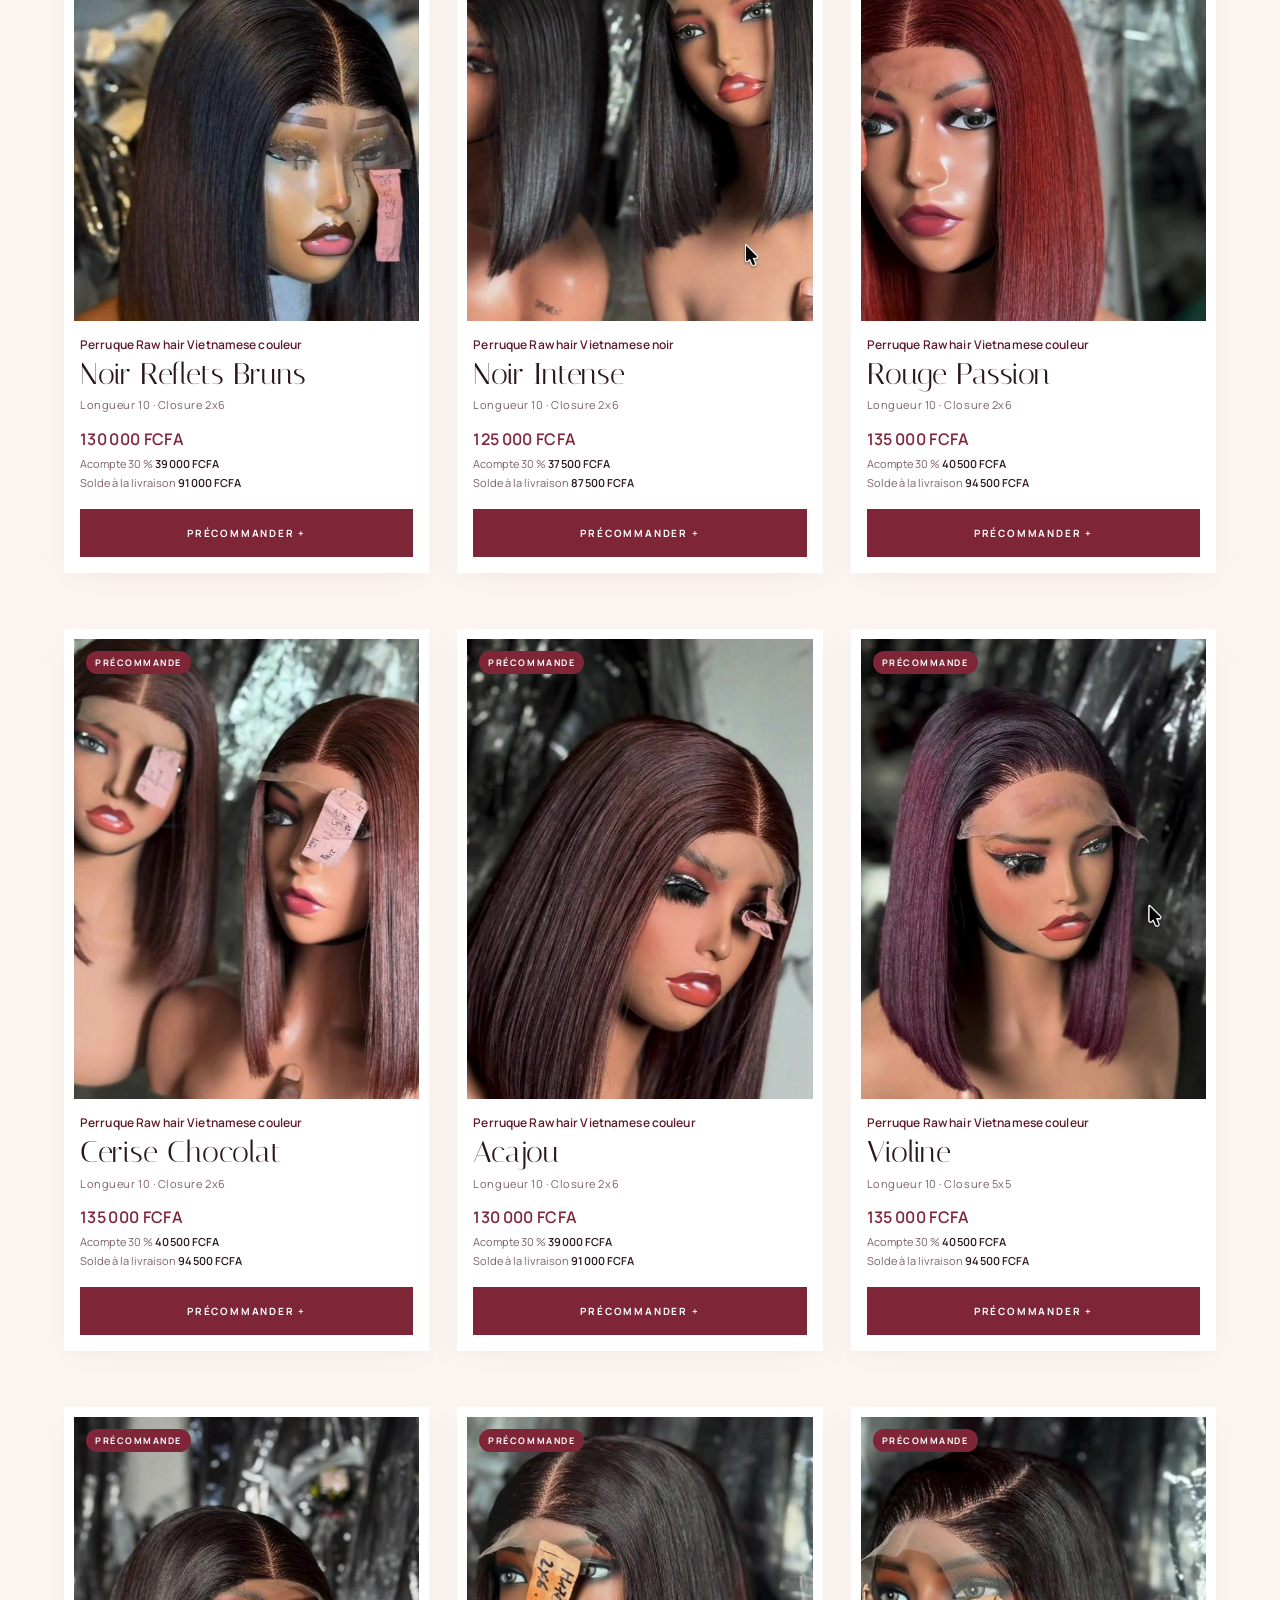
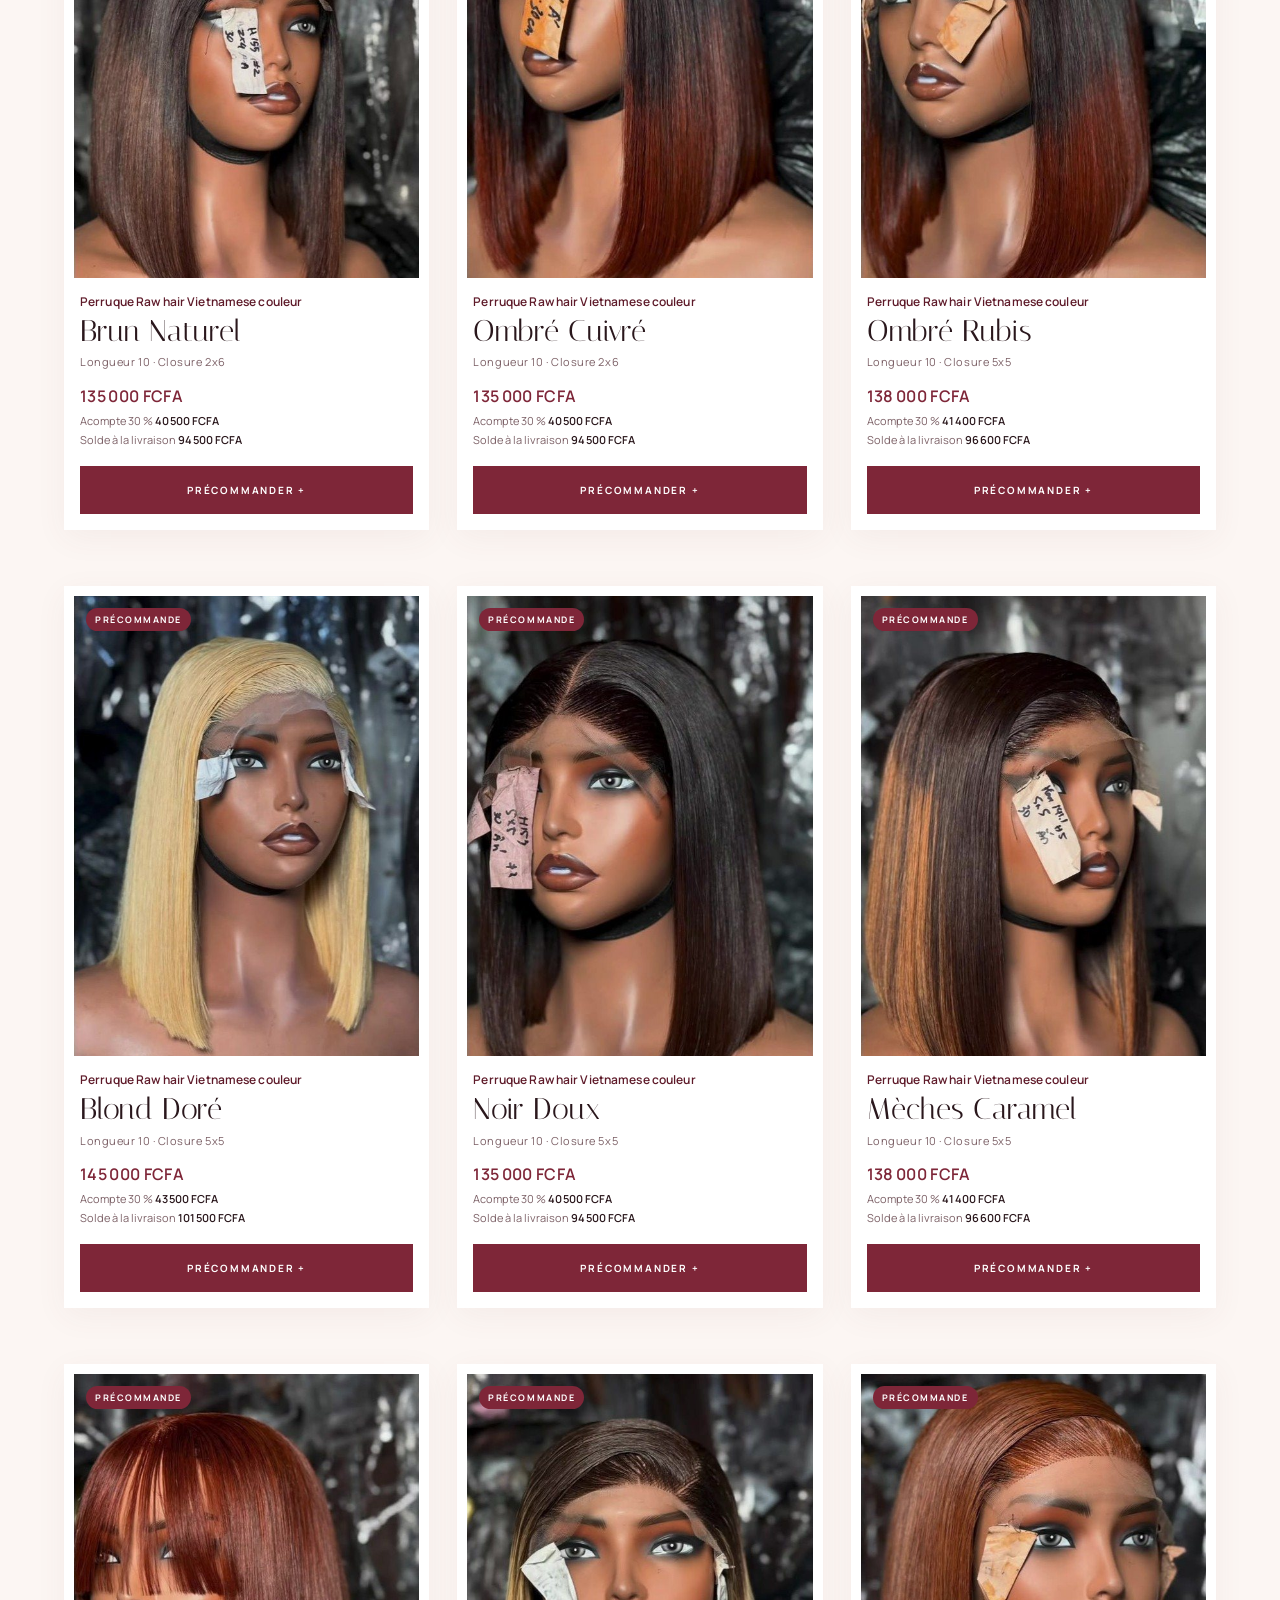
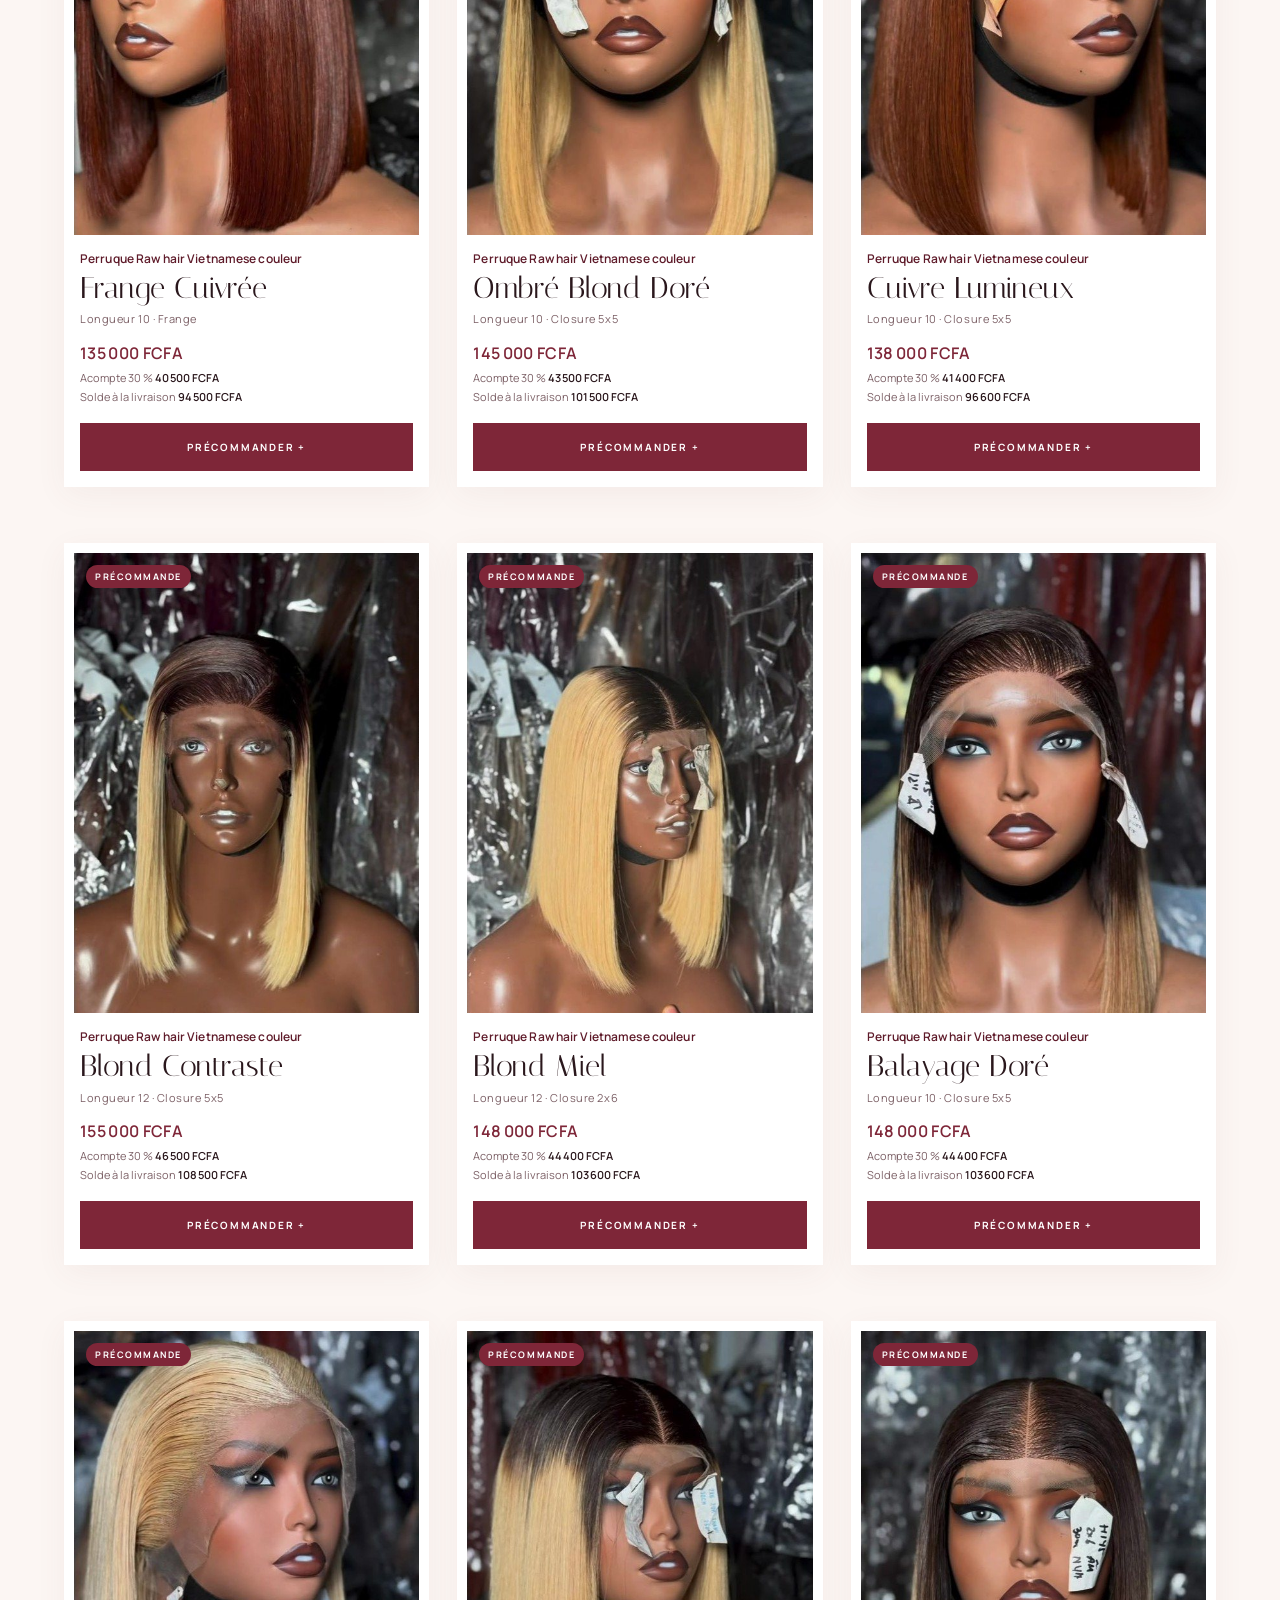
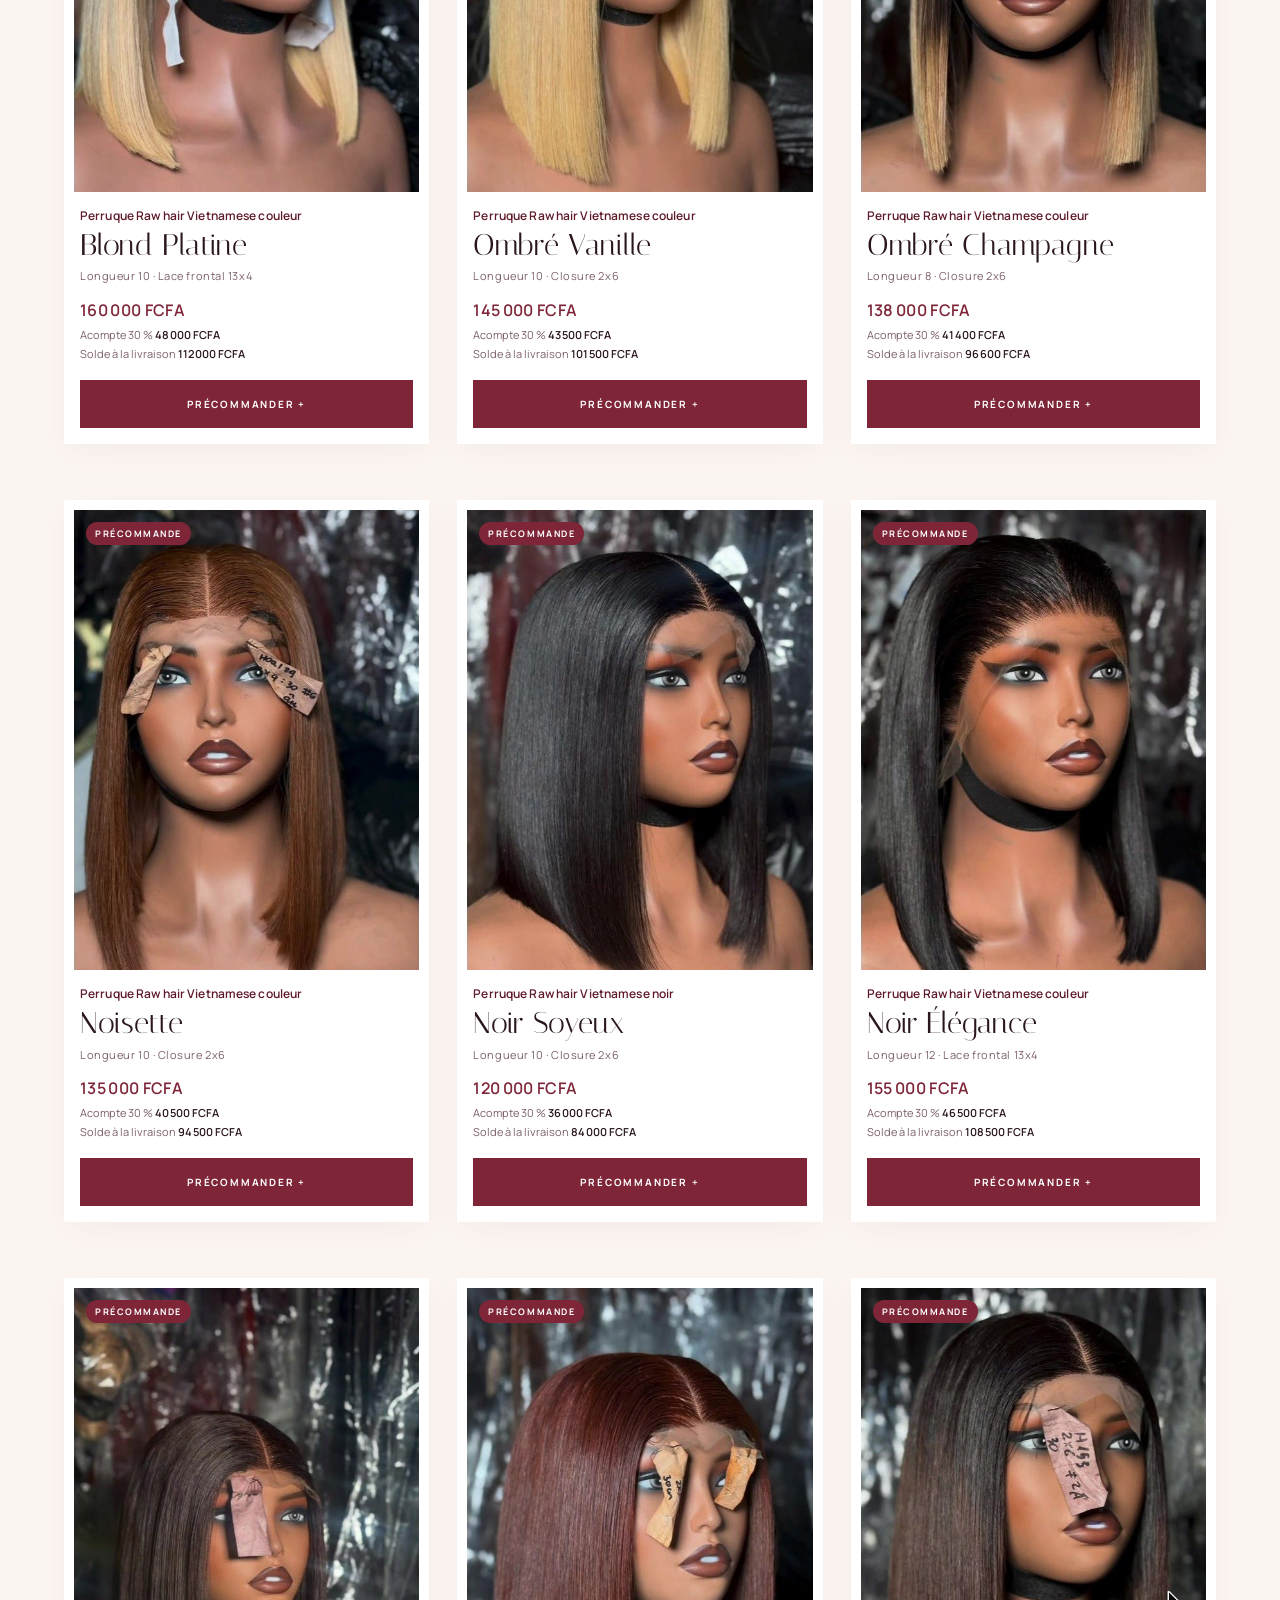
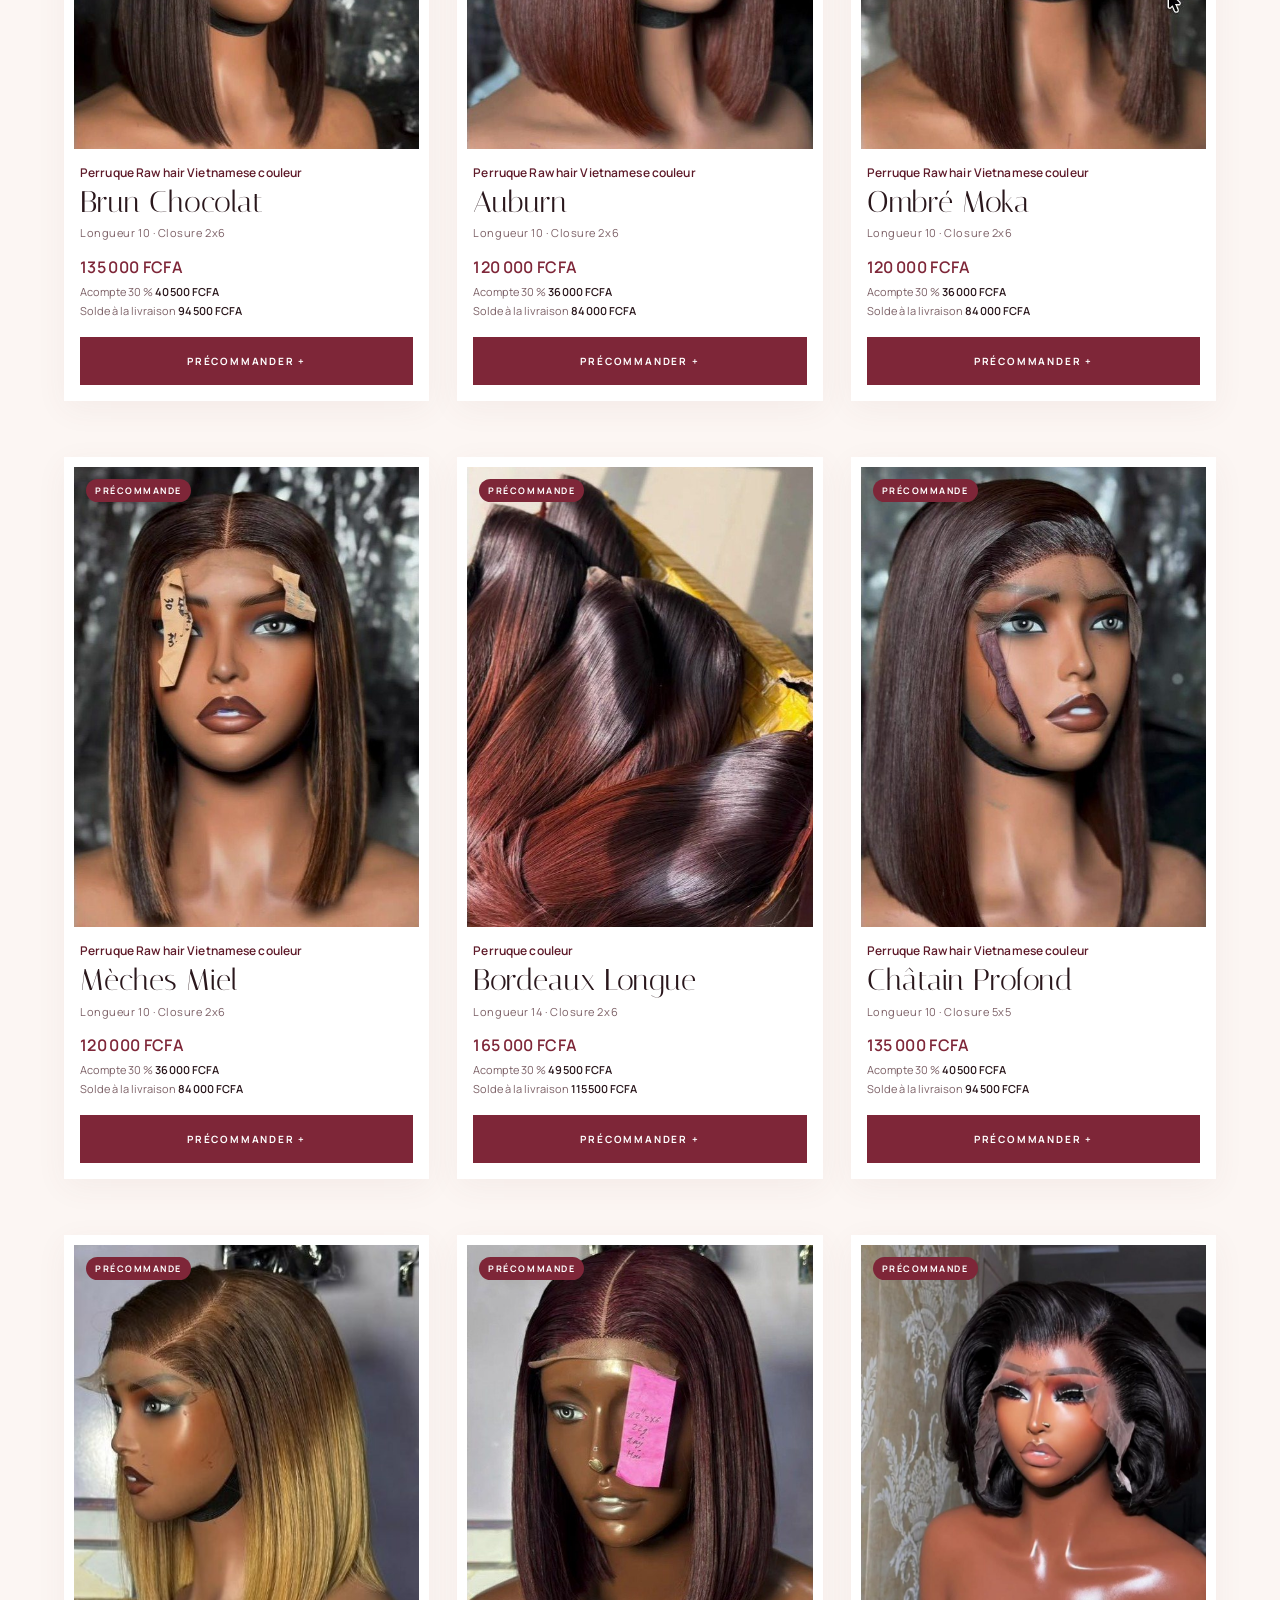
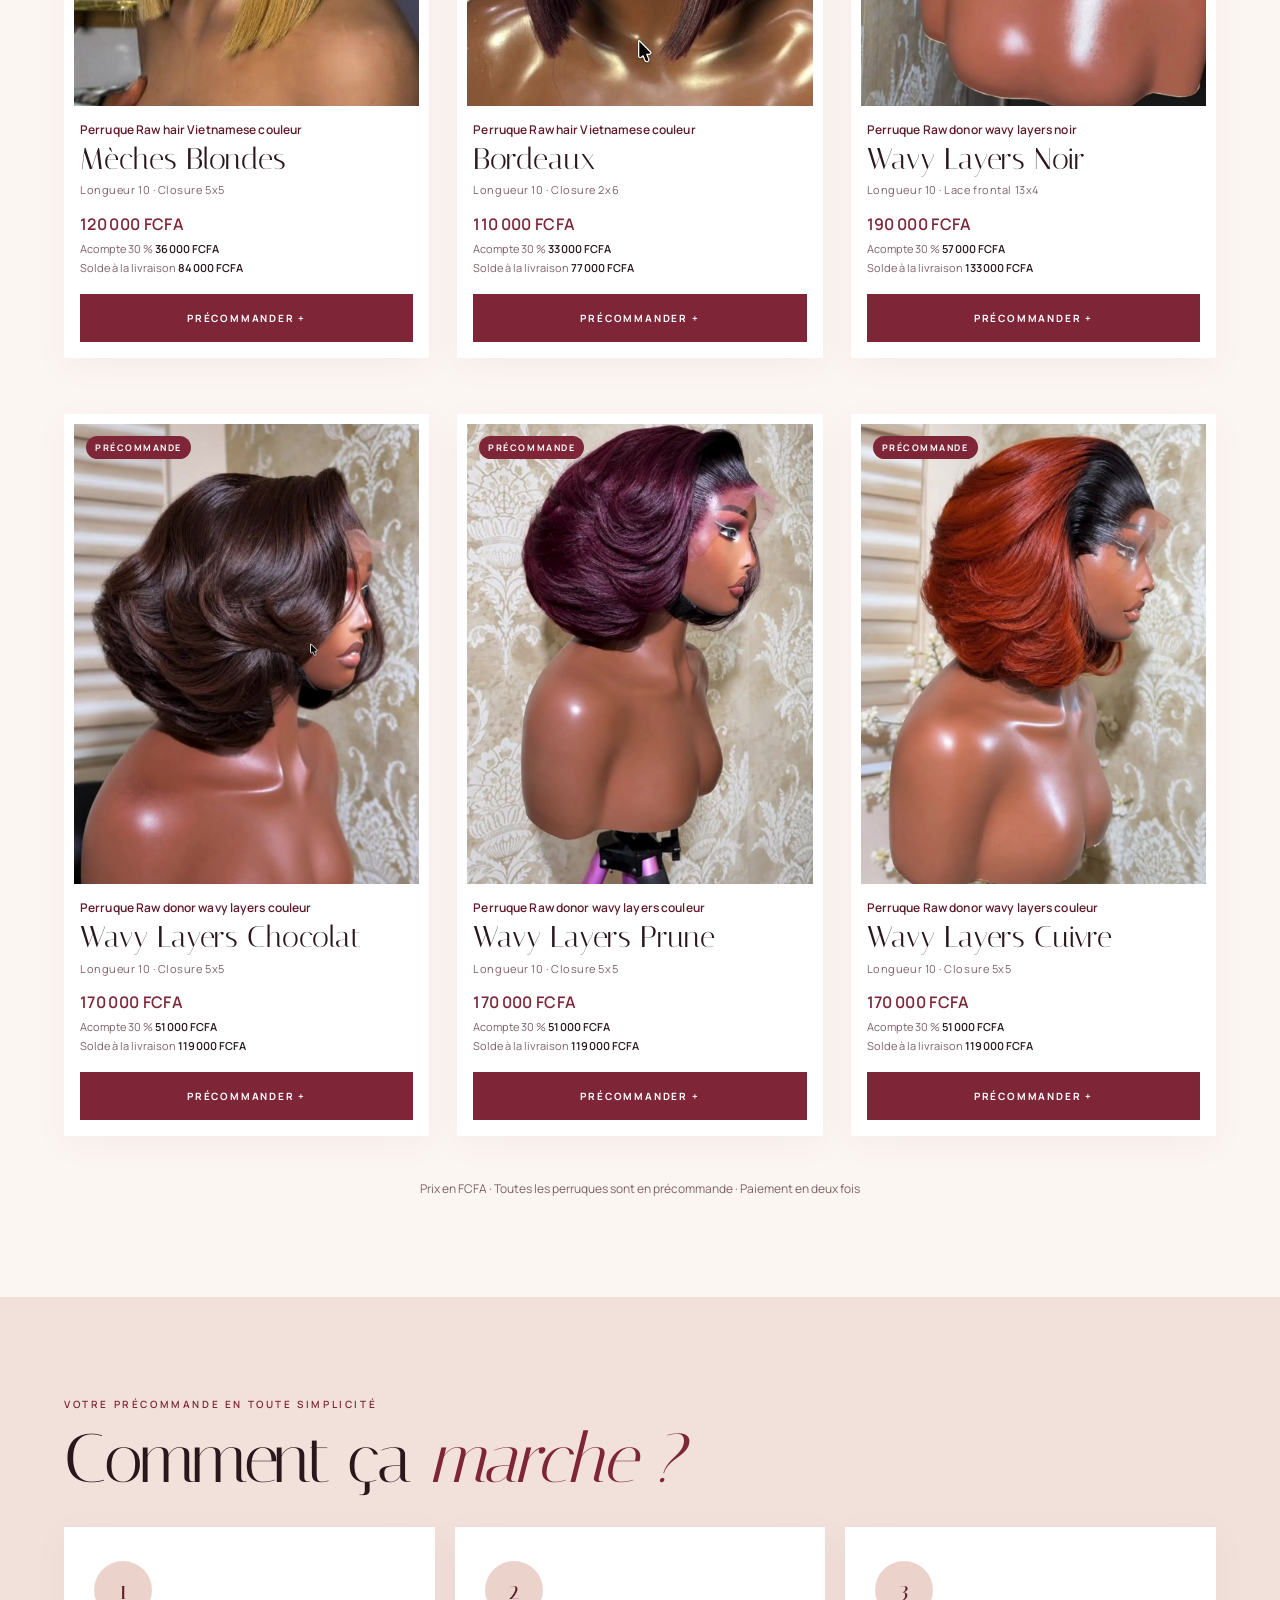
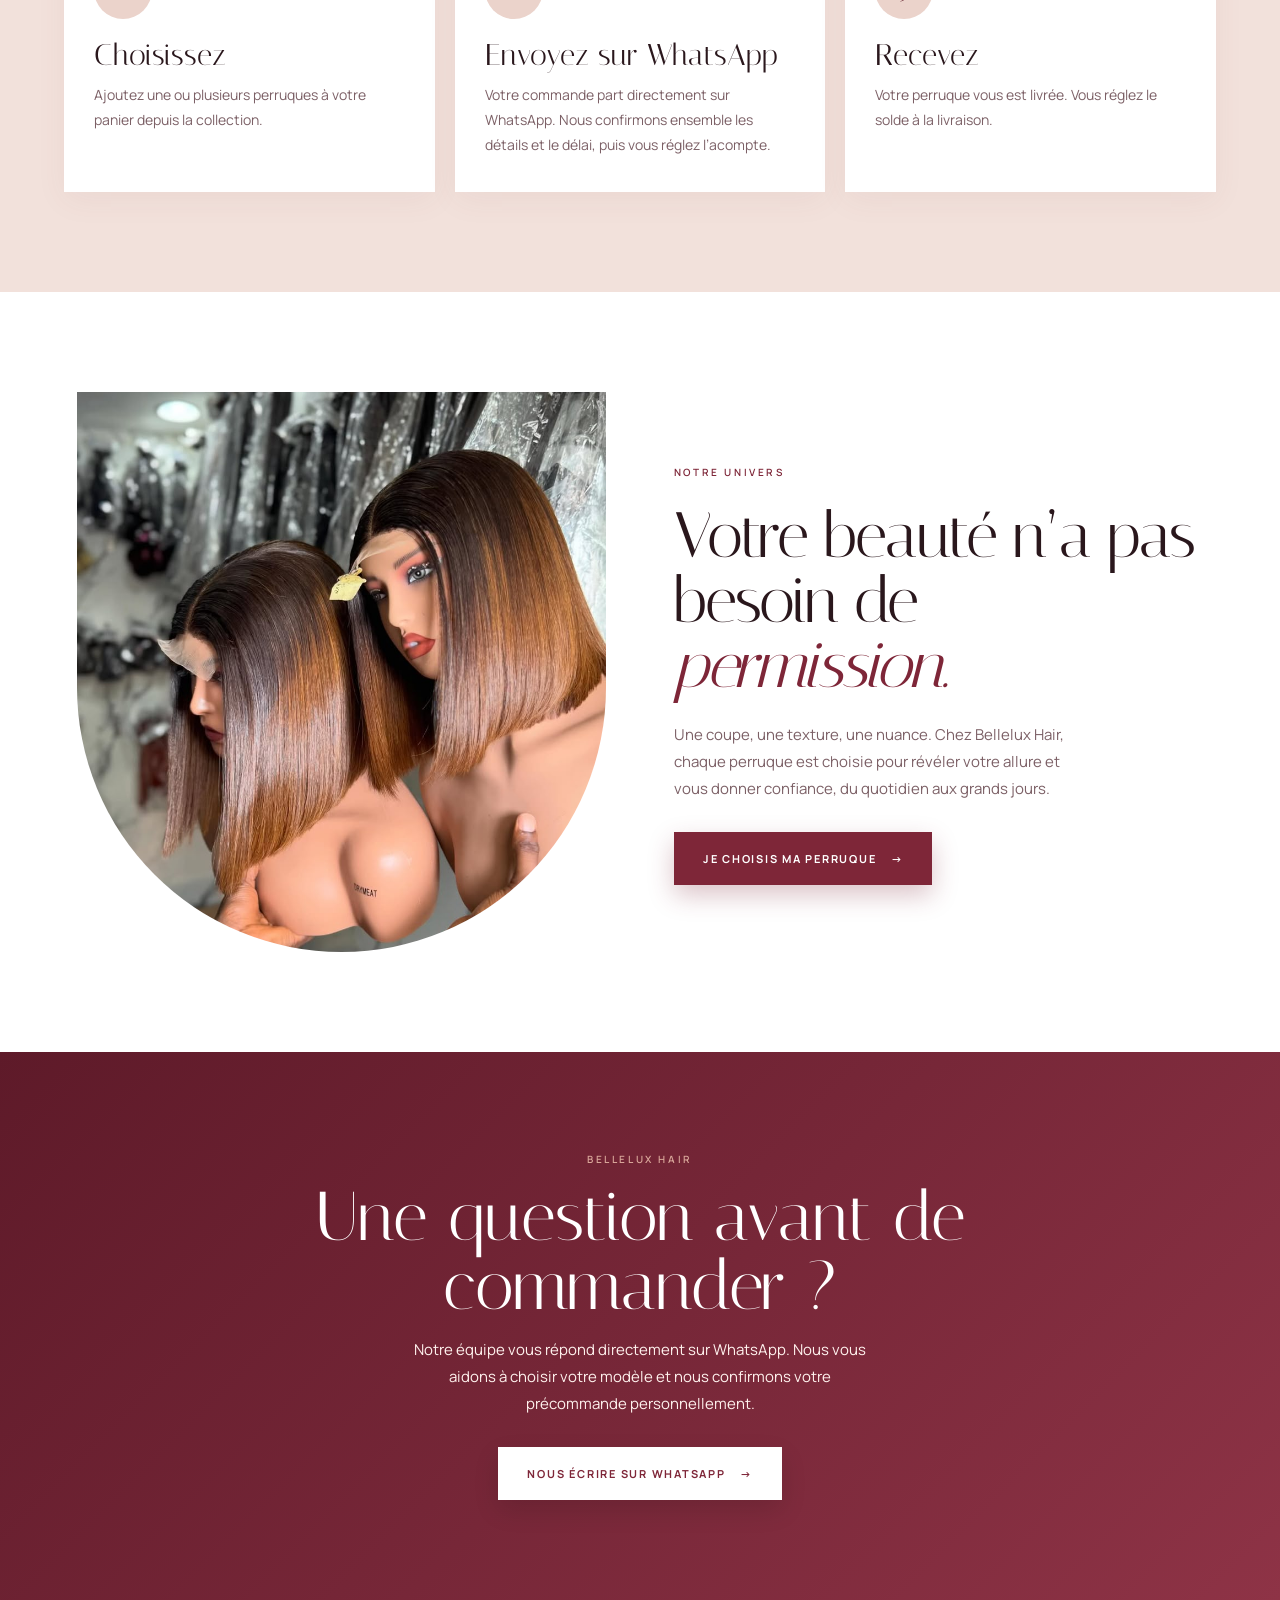
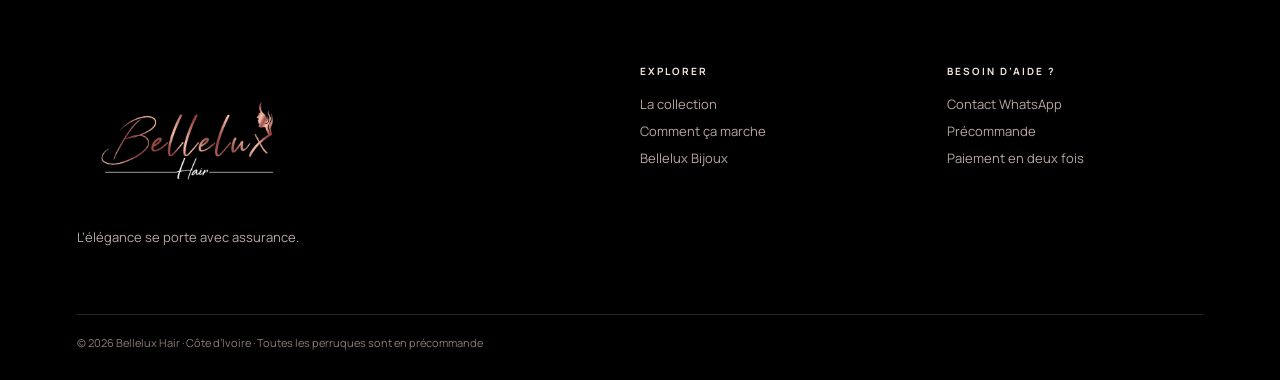
==== commit f2afc31a: "Collection perruques" ====
--- a/index.html
+++ b/index.html
@@ -1,84 +1,275 @@
-<!doctype html><html lang="fr"><head><meta charset="UTF-8"><meta name="viewport" content="width=device-width,initial-scale=1"><meta name="theme-color" content="#171310"><title>Bellelux Hair | L’élégance vous ressemble</title><meta name="description" content="Découvrez les perruques Bellelux Hair. Commandez en ligne et payez à la livraison."><link rel="preconnect" href="https://fonts.googleapis.com"><link rel="preconnect" href="https://fonts.gstatic.com" crossorigin><link href="https://fonts.googleapis.com/css2?family=DM+Sans:wght@400;500;600;700&family=Italiana&family=Manrope:wght@400;500;600;700&display=swap" rel="stylesheet"><style>
-:root{--ink:#201b19;--muted:#736a64;--cream:#f7f3ee;--paper:#fffdf9;--rose:#b77d75;--line:#e6ddd4}*{box-sizing:border-box}html{scroll-behavior:smooth}body{margin:0;color:var(--ink);background:var(--paper);font-family:'DM Sans',sans-serif}button,input,select,textarea{font:inherit}button{cursor:pointer}a{text-decoration:none;color:inherit}img{display:block;width:100%}.announce{background:#241b1b;color:#f8ece5;text-align:center;padding:10px 12px;font-size:10px;letter-spacing:.19em;text-transform:uppercase}.nav{height:84px;display:flex;align-items:center;justify-content:space-between;padding:0 5%;background:rgba(255,253,249,.96);position:sticky;top:0;z-index:30;border-bottom:1px solid var(--line)}.navlinks{display:flex;gap:32px;font-size:12px;letter-spacing:.1em;text-transform:uppercase}.brand{font-family:'Playfair Display',serif;font-style:italic;font-size:30px;letter-spacing:-.05em}.brand small{display:block;text-align:center;font-family:'DM Sans',sans-serif;font-style:normal;font-size:8px;letter-spacing:.42em;margin-top:-2px}.navright{display:flex;gap:17px;align-items:center}.iconbtn{background:none;border:0;color:inherit;font-size:12px;letter-spacing:.1em}.cartnum{background:#2b1c1a;color:white;border-radius:50%;padding:4px 7px}.hero{min-height:660px;height:calc(100svh - 117px);max-height:950px;position:relative;display:flex;align-items:center;overflow:hidden;background:#2b211f;color:white}.hero>img{position:absolute;inset:0;height:100%;object-fit:cover;object-position:50% 39%;filter:brightness(.66)}.hero:after{content:'';position:absolute;inset:0;background:linear-gradient(90deg,rgba(20,13,13,.76),rgba(20,13,13,.27) 58%,rgba(20,13,13,.05))}.hero-inner{position:relative;z-index:1;margin-left:9%;max-width:630px}.eyebrow{font-size:11px;letter-spacing:.32em;text-transform:uppercase}.hero h1,.sectiontitle,.story h2,.newsletter h2{font-family:'Playfair Display',serif;font-weight:400}.hero h1{font-size:clamp(55px,7vw,105px);line-height:1.05;letter-spacing:-.045em;margin:26px 0}.hero h1 em{font-weight:400;color:#e6b6aa}.hero p{line-height:1.8;font-size:14px;max-width:430px;color:#f1e8e2}.cta{display:inline-flex;justify-content:center;align-items:center;gap:28px;background:#fff8f0;color:#2a1e1b;padding:19px 30px;margin-top:27px;border:1px solid #fff8f0;font-size:11px;text-transform:uppercase;letter-spacing:.16em;transition:.25s}.cta:hover{background:#c99b90;border-color:#c99b90;color:#fff}.cta.dark{background:#241b1b;color:white;border-color:#241b1b}.benefits{display:grid;grid-template-columns:repeat(3,1fr);border-bottom:1px solid var(--line);background:#f7f3ee}.benefits div{text-align:center;padding:27px 15px;border-right:1px solid var(--line);font-size:11px;letter-spacing:.13em;text-transform:uppercase}.benefits div:last-child{border:0}.wrap{max-width:1440px;margin:auto;padding:100px 5%}.head{text-align:center;margin-bottom:50px}.head .eyebrow{color:var(--rose)}.sectiontitle{font-size:clamp(38px,5vw,63px);line-height:1.13;margin:15px 0}.sub{color:var(--muted);font-size:14px;line-height:1.8}.filters{display:flex;justify-content:center;flex-wrap:wrap;gap:12px;margin-bottom:35px}.filter{border:1px solid var(--line);background:transparent;padding:12px 20px;font-size:11px;letter-spacing:.12em;text-transform:uppercase}.filter.active{background:#241b1b;color:white}.products{display:grid;grid-template-columns:repeat(3,1fr);gap:32px}.product{min-width:0}.photo{position:relative;aspect-ratio:4/5;overflow:hidden;background:#eee5dd}.photo img{height:100%;object-fit:cover;transition:transform .7s}.product:hover .photo img{transform:scale(1.055)}.tag{position:absolute;top:17px;left:17px;background:#fffaf3;padding:8px 12px;font-size:9px;letter-spacing:.1em;text-transform:uppercase}.pname{font-family:'Playfair Display',serif;font-size:24px;margin:18px 0 7px}.pmeta{color:var(--muted);font-size:12px}.price{font-weight:600;font-size:15px;margin:12px 0}.add{width:100%;background:transparent;border:1px solid #2c2320;padding:15px;letter-spacing:.15em;font-size:10px;text-transform:uppercase;transition:.2s}.add:hover{background:#2c2320;color:white}.story{display:grid;grid-template-columns:1fr 1fr;min-height:610px;background:#e9ddd4}.storypic img{height:100%;object-fit:cover}.storycopy{padding:12%;display:flex;flex-direction:column;justify-content:center}.story h2{font-size:clamp(42px,5vw,70px);line-height:1.13;margin:20px 0}.story p{line-height:2;font-size:14px;color:#62534e;max-width:490px}.newsletter{background:#241b1b;color:#fff;text-align:center;padding:90px 20px}.newsletter h2{font-size:clamp(35px,5vw,58px);margin:12px 0}.newsletter p{font-size:13px;color:#d9c8c1}.newsletter a{margin-top:25px}.footer{background:#181413;color:#e5dcd6;padding:60px 6% 30px}.footergrid{display:grid;grid-template-columns:2fr 1fr 1fr;gap:50px}.footer p,.footer a{color:#c3b6b0;font-size:12px;line-height:2}.footer h4{font-size:11px;letter-spacing:.15em;text-transform:uppercase}.footbottom{border-top:1px solid #433a36;margin-top:60px;padding-top:20px;font-size:11px;color:#ad9d96}.floatwa{position:fixed;right:23px;bottom:23px;background:#254e3b;color:white;padding:15px 18px;z-index:28;box-shadow:0 5px 20px #0002;font-size:12px}.overlay{position:fixed;inset:0;background:#0008;z-index:49;display:none}.overlay.show{display:block}.drawer{position:fixed;right:0;top:0;bottom:0;width:min(100%,480px);background:var(--paper);z-index:50;transform:translateX(110%);transition:transform .3s;display:flex;flex-direction:column}.drawer.open{transform:translateX(0)}.drawerhead{padding:25px;border-bottom:1px solid var(--line);display:flex;justify-content:space-between;align-items:center}.drawerbody{padding:25px;overflow:auto;flex:1}.drawerfoot{padding:25px;border-top:1px solid var(--line)}.cartitem{display:flex;gap:17px;border-bottom:1px solid var(--line);padding:15px 0}.cartitem img{width:82px;height:100px;object-fit:cover}.cartitem strong{font-family:'Playfair Display',serif;font-weight:400;font-size:20px}.cartitem p{font-size:12px}.smallbtn{border:1px solid var(--line);background:none;padding:5px 10px}.total{display:flex;justify-content:space-between;margin-bottom:20px}.full{width:100%;margin:0}.checkout{position:fixed;inset:0;background:#0009;z-index:60;display:none;align-items:center;justify-content:center;padding:15px}.checkout.show{display:flex}.checkoutbox{background:var(--paper);width:min(100%,570px);max-height:95vh;overflow:auto;padding:30px}.checkouttop{display:flex;justify-content:space-between;align-items:center}.checkout h2{font-family:'Playfair Display',serif;font-size:32px;font-weight:400}.field{display:block;margin:16px 0;font-size:12px}.field input,.field textarea,.field select{display:block;width:100%;margin-top:7px;padding:14px;border:1px solid var(--line);background:#fff;outline-color:#b77d75;border-radius:0}.note{font-size:12px;color:#6c625d;line-height:1.6}.mobilemenu{display:none}@media(max-width:850px){.nav{height:68px;padding:0 5%}.navlinks{display:none}.mobilemenu{display:block}.brand{font-size:25px}.hero{height:75svh;min-height:580px}.hero>img{object-position:60% center}.hero:after{background:linear-gradient(0deg,rgba(20,13,13,.8),rgba(20,13,13,.1) 90%)}.hero-inner{align-self:flex-end;margin:0;padding:0 7% 70px}.hero h1{font-size:clamp(50px,11vw,78px)}.benefits{grid-template-columns:1fr}.benefits div{padding:16px;border-right:0;border-bottom:1px solid var(--line)}.wrap{padding:70px 5%}.products{grid-template-columns:repeat(2,1fr);gap:18px}.story{grid-template-columns:1fr}.storypic{height:470px}.storycopy{padding:65px 7%}.footergrid{grid-template-columns:1fr 1fr}.footergrid>div:first-child{grid-column:1/-1}}@media(max-width:520px){.products{gap:15px}.photo{aspect-ratio:3/4}.pname{font-size:18px}.pmeta{font-size:10px}.price{font-size:13px}.add{font-size:9px;padding:13px 5px}.navright{gap:8px}.hero h1{font-size:54px}.hero p{font-size:12px}.floatwa{right:12px;bottom:12px}.footergrid{gap:20px}}
-
-/* BELLELUX EDITORIAL EDITION */
-:root{--ink:#261c1d;--muted:#796b67;--cream:#f4eee8;--paper:#f9f6f1;--rose:#8d4a4c;--line:#e4d9d0}
-body{background:var(--paper);font-family:Manrope,Arial,sans-serif;overflow-x:hidden}
-h1,h2,h3,.sectiontitle,.brand,.pname{font-family:Italiana,Georgia,serif!important;font-weight:400!important}
-.announce{background:#512d35;letter-spacing:.26em;font-size:9px;padding:11px}
-.nav{background:#f9f6f1;box-shadow:none;border-bottom:1px solid #e9dfd7;height:86px}
-.brand{font-size:37px;letter-spacing:-.065em;font-style:normal}.brand small{font-family:Manrope,sans-serif;letter-spacing:.55em;font-size:8px}
-.navlinks{font-size:10px;letter-spacing:.18em}.navlinks a{transition:color .2s}.navlinks a:hover{color:#9a565d}
-.hero{min-height:660px;position:relative}.hero:after{content:'';position:absolute;inset:0;pointer-events:none;background:linear-gradient(90deg,rgba(27,15,18,.76),rgba(27,15,18,.1) 72%)}
-.hero-inner{position:relative;z-index:2}.hero h1{font-size:clamp(68px,8vw,132px);line-height:.88;letter-spacing:-.055em;max-width:860px}.hero .eyebrow{letter-spacing:.32em;font-size:10px}
-.cta{border-radius:0!important;letter-spacing:.12em;text-transform:uppercase;font-size:10px!important;min-height:48px;transition:transform .25s,background .25s}.cta:hover{transform:translateY(-2px)}
-.wrap{max-width:1440px}.head{margin-bottom:40px}.sectiontitle{font-size:clamp(49px,6vw,90px);letter-spacing:-.045em;line-height:1}.sub{font-size:13px;line-height:1.8}
-.products{gap:24px}.product{background:transparent!important;border:0!important;box-shadow:none!important}.photo{background:#e7ded6;overflow:hidden}.photo img{transition:transform .7s ease}.product:hover .photo img{transform:scale(1.045)}
-.pname{font-size:30px!important;line-height:1.05}.pmeta{font-size:11px;letter-spacing:.025em}.price{color:#633b42;font-weight:700}.tag{background:#f9f6f1!important;color:#3c252a!important;border-radius:0!important;font-size:9px!important;letter-spacing:.13em!important}
-.add{border:1px solid #7a5054!important;background:transparent!important;color:#512d35!important;border-radius:0!important;text-transform:uppercase;letter-spacing:.11em;font-size:10px!important;min-height:46px}.add:hover{background:#512d35!important;color:#fff!important}
-.filters{gap:8px;flex-wrap:wrap}.filter{border-radius:0!important;text-transform:uppercase;letter-spacing:.13em;font-size:10px!important}.filter.active{background:#512d35!important;color:white!important}
-.story{background:#eaded6!important}.storycopy{background:transparent!important}.storycopy h2{font-family:Italiana,Georgia,serif;font-weight:400;font-size:clamp(48px,5vw,76px);line-height:1}
-.newsletter{background:#4b2931!important}.footer{background:#261a1e!important}.floatwa{background:#512d35!important;border-radius:2px!important;box-shadow:0 8px 30px #28151b33}
-.drawer,.checkoutbox{background:#f9f6f1!important}.drawerhead{border-bottom:1px solid #e2d6cd}
-@media(max-width:850px){.nav{height:64px;padding:0 17px}.brand{font-size:29px}.brand small{font-size:7px}.navright{gap:9px}.navright .iconbtn{font-size:11px}.hero{min-height:72svh;max-height:850px}.hero-inner{padding:40px 22px!important}.hero h1{font-size:clamp(62px,11vw,96px)}.sectiontitle{font-size:clamp(52px,9vw,76px)}}
-@media(max-width:520px){.announce{font-size:8px;letter-spacing:.12em;padding:9px 8px}.nav{height:62px}.navlinks{display:none!important}.navright>a{display:none}.brand{font-size:27px}.hero{height:78svh;min-height:550px;max-height:760px;background-position:59% center!important}.hero:after{background:linear-gradient(0deg,rgba(23,12,15,.82),rgba(23,12,15,.05) 80%)}.hero-inner{height:100%;display:flex;flex-direction:column;justify-content:flex-end;align-items:flex-start;padding:0 23px 64px!important}.hero h1{font-size:clamp(63px,15vw,83px);line-height:.87;max-width:340px;letter-spacing:-.05em}.hero p{font-size:12px;line-height:1.7;max-width:285px}.hero .eyebrow{font-size:9px;letter-spacing:.2em}.hero .cta{padding:15px 20px!important}.benefits{display:grid!important;grid-template-columns:1fr 1fr;gap:0!important}.benefits>*{min-width:0;padding:16px 8px!important;font-size:10px!important;text-align:center}.wrap{padding:62px 17px!important}.head{margin-bottom:24px}.sectiontitle{font-size:58px!important;line-height:.9;max-width:330px}.sub{font-size:12px;max-width:300px}.filters{gap:6px;margin-bottom:23px!important}.filter{padding:10px 12px!important;font-size:9px!important}.products{display:grid!important;grid-template-columns:repeat(2,minmax(0,1fr))!important;gap:28px 11px!important}.product{min-width:0}.photo{aspect-ratio:3/4!important}.photo img{height:100%!important;object-fit:cover!important}.tag{top:8px!important;left:7px!important;font-size:7px!important;padding:6px!important;max-width:90%}.pname{font-size:25px!important;margin-top:11px!important}.pmeta{font-size:10px!important;line-height:1.5}.price{font-size:12px!important;margin-top:8px}.add{width:100%;min-height:39px;font-size:8px!important;letter-spacing:.035em;padding:8px 3px!important;margin-top:10px}.story{display:block!important}.storypic{min-height:390px!important}.storycopy{padding:48px 24px!important}.storycopy h2{font-size:60px!important}.newsletter{padding:62px 22px!important}.newsletter h2{font-size:51px!important}.footer{padding:45px 20px!important}.floatwa{right:12px!important;bottom:12px!important;font-size:11px!important;padding:12px!important}.drawer{width:min(100%,390px)!important}.checkoutbox{width:calc(100vw - 22px)!important;max-height:92svh;overflow-y:auto}}
-@media(prefers-reduced-motion:reduce){*,*:before,*:after{animation-duration:.01ms!important;transition-duration:.01ms!important;scroll-behavior:auto!important}}
-
-/* BELLELUX — MAISON DE BEAUTÉ */
-:root{--ink:#241719;--muted:#786768;--paper:#f5f0e9;--cream:#eee3dc;--rose:#b87979;--line:#dfd0c9}
-body{background:var(--paper);color:var(--ink)}
-.announce{background:#130d0f;color:#e9c3bd;font-size:9px;letter-spacing:.21em}
-.nav{background:#171013!important;border-bottom:1px solid #493039!important;height:100px!important;padding-inline:5%!important;color:#f4e7e2}
-.brand-logo{display:flex!important;align-items:center;width:190px;max-width:28vw;flex-shrink:0}.brand-logo img{width:100%;height:76px;object-fit:contain;mix-blend-mode:screen}
-.navlinks,.navright{color:#f4e7e2}.cartnum{background:#a76568}.iconbtn{color:inherit}
-.hero{height:min(850px,calc(100svh - 110px));min-height:610px;background:#1c1316}.hero>img{object-position:center 35%;filter:brightness(.78) saturate(.83)}.hero:after{background:linear-gradient(90deg,rgba(15,8,11,.84),rgba(21,10,13,.4) 55%,rgba(20,10,13,.08))!important}
-.hero-inner{margin-left:9%;max-width:730px}.hero h1{font-family:Italiana,Georgia,serif!important;font-size:clamp(85px,9vw,154px)!important;line-height:.88!important;letter-spacing:-.055em!important}.hero h1 em{color:#e6b4a8;font-weight:400}.hero p{max-width:350px;font-size:13px;line-height:1.9}.hero .eyebrow{color:#f0c9bd;font-size:10px}
-.cta{background:#e8c6ba;border-color:#e8c6ba;color:#251519;letter-spacing:.19em}.cta:hover{background:#fff3e9;color:#251519}.benefits{background:#211619;color:#e7cbc2;border-bottom:0}.benefits div{border-color:#493338;font-size:10px}
-.wrap{padding-block:115px}.head .eyebrow{color:#995b5f}.sectiontitle{font-family:Italiana,Georgia,serif!important;font-size:clamp(60px,7vw,112px)!important;line-height:.94!important}.filters{margin-top:45px}.filter{border-color:#cdbdb5}.filter.active{background:#27191c}.products{gap:35px}.photo{aspect-ratio:3/4;background:#e8dbd3}.photo img{object-fit:cover}.product:nth-child(2) .photo img{object-position:50% 30%}.pname{font-size:32px!important}.add{border-color:#392528}.add:hover{background:#392528}.tag{background:#f6eee8;color:#5c323b}
-.story{background:#e9dbd3}.story h2{font-family:Italiana,Georgia,serif!important;font-size:clamp(65px,7vw,112px)!important;line-height:.94}.storycopy .eyebrow{color:#8a4b50}.newsletter{background:#28191d;padding-block:110px}.newsletter h2{font-family:Italiana,Georgia,serif!important;font-size:clamp(50px,6vw,90px)!important}.footer{background:#130d0f}.footer-logo{width:260px;max-width:100%}.footer-logo img{width:100%;height:auto;mix-blend-mode:screen}.floatwa{background:#281a1d;border:1px solid #d8aca1;box-shadow:0 10px 30px #0003}
-@media(max-width:850px){.nav{height:78px!important;padding-inline:4%!important}.brand-logo{width:145px;max-width:39vw}.brand-logo img{height:64px}.navright>a{display:none}.hero{height:77svh;min-height:530px}.hero>img{object-position:58% center}.hero:after{background:linear-gradient(0deg,rgba(17,9,12,.91),rgba(17,9,12,.16) 82%)!important}.hero-inner{margin:0;padding:0 7% 56px;align-self:flex-end}.hero h1{font-size:clamp(69px,12vw,105px)!important}.hero p{font-size:12px}.benefits{grid-template-columns:repeat(3,1fr)}.benefits div{padding:16px 8px;font-size:8px;line-height:1.5;border-bottom:0;border-right:1px solid #493338}.wrap{padding-block:75px}.sectiontitle{font-size:clamp(56px,9vw,85px)!important}.story h2{font-size:75px!important}}
-@media(max-width:520px){.announce{font-size:8px;letter-spacing:.08em}.nav{height:72px!important}.brand-logo{width:132px}.brand-logo img{height:56px}.navright{gap:4px}.navright .iconbtn{font-size:11px}.hero{height:calc(86svh - 105px);min-height:510px}.hero>img{object-position:56% 38%}.hero-inner{padding:0 6% 43px}.hero h1{font-size:clamp(65px,15vw,85px)!important;line-height:.88!important}.hero .eyebrow{font-size:8px;letter-spacing:.16em}.hero p{font-size:12px;max-width:300px}.hero .cta{margin-top:15px;padding:15px 19px}.benefits div{font-size:8px;letter-spacing:.025em}.wrap{padding:65px 5%}.sectiontitle{font-size:60px!important}.products{gap:12px}.photo{aspect-ratio:3/4}.pname{font-size:24px!important;margin-top:12px}.storypic{height:350px!important}.story h2{font-size:67px!important}.newsletter h2{font-size:57px!important}.footer-logo{width:220px}.floatwa{bottom:12px;right:12px}}
-
-/* BELLELUX SIGNATURE — art direction */
-:root{--paper:#f6f0e9;--ink:#211518;--rose:#bf847d;--line:#e4d5cd}
-body{background:var(--paper);color:var(--ink)}
-.announce{background:#100c0d;color:#dfaaa2;font-size:9px;letter-spacing:.24em}
-.nav{background:#100c0d!important;border-color:#302024!important;height:94px!important;color:#f7ede8!important;padding:0 4%!important}
-.navlinks a,.navright a,.navright button{color:#f7ede8!important}.navlinks a:hover{color:#d69b94!important}
-.brand-logo{width:210px!important;max-width:30vw!important;display:block!important;background:#000!important;flex-shrink:0}
-.brand-logo img{display:block!important;width:100%!important;height:76px!important;object-fit:contain!important;mix-blend-mode:normal!important}
-.hero{height:min(820px,calc(100svh - 126px))!important;min-height:620px!important;background:#1b1014!important;display:grid!important;grid-template-columns:53% 47%!important;align-items:stretch!important;overflow:hidden!important}
-.hero>img{position:relative!important;grid-column:2!important;grid-row:1!important;width:100%!important;height:100%!important;object-fit:cover!important;object-position:48% 40%!important;filter:none!important}
-.hero:after{display:none!important}
-.hero-inner{grid-column:1!important;grid-row:1!important;align-self:center!important;margin:0!important;padding:75px 7% 90px 10%!important;z-index:3!important;max-width:none!important;background:radial-gradient(circle at 12% 90%,#512b35 0%,#251519 43%,#160e12 100%)!important}
-.hero h1{font-family:Italiana,Georgia,serif!important;font-size:clamp(68px,7.2vw,132px)!important;line-height:.92!important;letter-spacing:-.045em!important;color:#f7e9e1!important;margin:32px 0!important}
-.hero h1 em{color:#e3a59c!important;font-style:italic!important}
-.hero p{max-width:350px!important;color:#dfc8c1!important;font-size:14px!important;line-height:1.85!important}
-.hero .eyebrow{color:#d8a29c!important;letter-spacing:.29em!important}
-.hero .cta{background:#f1d7cb!important;border-color:#f1d7cb!important;color:#241517!important}
-.hero-mark{position:absolute;z-index:4;right:25px;bottom:28px;width:190px;background:#000;border:1px solid #674348;box-shadow:0 10px 45px #0008;padding:8px}
-.hero-mark img{width:100%;height:auto;display:block}
-.hero-side{position:absolute;z-index:4;right:25px;top:30px;writing-mode:vertical-rl;font-size:9px;letter-spacing:.3em;color:white;text-shadow:0 1px 8px #000}
-.benefits{background:#e9d6cf!important;grid-template-columns:repeat(3,1fr)!important}.benefits div{border-color:#d5b7ae!important;color:#4e2e33!important}
-.editorial-chapter{background:#efe5dd;min-height:570px;display:grid;grid-template-columns:12% 48% 40%;align-items:stretch;overflow:hidden}
-.chapter-label{writing-mode:vertical-rl;transform:rotate(180deg);padding:45px 35px;font-size:10px;letter-spacing:.3em;color:#855f61}
-.chapter-content{align-self:center;padding:60px 9% 60px 0}.chapter-content>span{font-size:10px;letter-spacing:.26em;color:#975f63}
-.chapter-content h2{font-family:Italiana,Georgia,serif;font-size:clamp(50px,5.7vw,96px);line-height:1.04;font-weight:400;letter-spacing:-.04em;margin:35px 0;color:#382126}
-.chapter-content h2 i{color:#a9676e}.chapter-content p{max-width:350px;color:#69575a;line-height:1.8;font-size:13px}
-.chapter-photo{height:570px;overflow:hidden}.chapter-photo img{width:100%;height:100%;object-fit:cover;object-position:50% 30%}
-.wrap{padding-top:110px!important}.head{text-align:left!important;max-width:880px!important}.head .eyebrow{color:#9d6468!important}.sectiontitle{font-size:clamp(56px,6.5vw,100px)!important;color:#392026!important}.sectiontitle em{color:#a5656a;font-weight:400}
-.filters{justify-content:flex-start!important}.filter{border-radius:0!important}.filter.active{background:#44272e!important}
-.products{gap:25px!important}.photo{background:#e5d5ca!important;aspect-ratio:3/4!important}.photo img{object-fit:cover!important}.pname{color:#392026!important}.add{border-color:#513239!important}.add:hover{background:#513239!important}
-.story{background:#2b1b20!important;color:#f9e8df!important}.story h2{color:#f9e8df!important}.story p{color:#d9bfb8!important}.story .eyebrow{color:#d6a099!important}.story .cta{background:#d9a69e!important;color:#211315!important;border-color:#d9a69e!important}
-.newsletter{background:#170e12!important}.newsletter .eyebrow{color:#d8a19a!important}.footer{background:#0d090b!important}.footer-logo{width:280px!important;max-width:100%!important}.footer-logo img{height:auto!important;width:100%!important;object-fit:contain!important}
-.floatwa{background:#482a32!important;border:1px solid #bd8a86!important;color:white!important}
-@media(max-width:850px){.nav{height:74px!important;padding:0 4%!important}.brand-logo{width:154px!important;max-width:42vw!important}.brand-logo img{height:61px!important}.navright>a{display:none!important}.hero{grid-template-columns:1fr!important;grid-template-rows:56% 44%!important;height:auto!important;min-height:730px!important}.hero>img{grid-column:1!important;grid-row:1!important;object-position:50% 38%!important}.hero-inner{grid-column:1!important;grid-row:2!important;align-self:stretch!important;padding:42px 7% 52px!important}.hero h1{font-size:clamp(58px,11vw,85px)!important;margin:14px 0!important}.hero p{font-size:12px!important;line-height:1.6!important}.hero .cta{margin-top:13px!important;padding:14px 18px!important}.hero-mark{width:128px;right:13px;top:18px;bottom:auto;padding:5px}.hero-side{display:none}.editorial-chapter{grid-template-columns:1fr 42%!important;min-height:360px}.chapter-label{display:none}.chapter-content{padding:35px 8%!important}.chapter-content h2{font-size:clamp(42px,7vw,70px)!important;margin:15px 0!important}.chapter-photo{height:100%}.benefits{grid-template-columns:repeat(3,1fr)!important}.benefits div{font-size:9px!important;padding:15px 8px!important;border-bottom:0!important;border-right:1px solid #d5b7ae!important}.wrap{padding:75px 5%!important}.head{text-align:left!important}.sectiontitle{font-size:clamp(50px,9vw,75px)!important}.products{gap:15px!important}.storypic{height:440px!important}}
-@media(max-width:520px){.announce{font-size:7px!important;letter-spacing:.12em!important}.nav{height:67px!important}.brand-logo{width:137px!important}.brand-logo img{height:55px!important}.mobilemenu{color:#fff!important}.navright .iconbtn{font-size:11px!important}.hero{min-height:0!important;grid-template-rows:390px auto!important}.hero>img{object-position:50% 37%!important}.hero-inner{padding:37px 6% 40px!important}.hero h1{font-size:clamp(58px,13.2vw,76px)!important}.hero .eyebrow{font-size:8px!important}.hero-mark{width:108px!important;right:10px!important;top:10px!important}.benefits div{font-size:7px!important;letter-spacing:0!important;padding:12px 4px!important}.editorial-chapter{grid-template-columns:1fr!important}.chapter-content{padding:48px 7%!important}.chapter-content h2{font-size:57px!important}.chapter-photo{height:260px!important}.chapter-photo img{object-position:50% 37%!important}.wrap{padding:65px 5%!important}.sectiontitle{font-size:56px!important}.filters{gap:7px!important}.filter{padding:10px 12px!important;font-size:9px!important}.products{grid-template-columns:repeat(2,minmax(0,1fr))!important;gap:12px!important}.pname{font-size:23px!important}.photo{aspect-ratio:3/4!important}.story h2{font-size:55px!important}.newsletter h2{font-size:51px!important}.footer-logo{width:220px!important}}
-@media(prefers-reduced-motion:reduce){*,*:before,*:after{scroll-behavior:auto!important;transition:none!important;animation:none!important}}
-</style></head><body><div class="announce">L’élégance à portée de main · Paiement à la livraison</div><header class="nav"><button class="iconbtn mobilemenu" onclick="document.getElementById('catalogue').scrollIntoView()">☰</button><nav class="navlinks"><a href="#catalogue">Collection</a><a href="#histoire">Notre univers</a></nav><a class="brand brand-logo" href="#" aria-label="Bellelux Hair, accueil"><img src="logo-bellelux.jpg" alt="Bellelux Hair"></a><div class="navright"><a class="iconbtn" href="#catalogue">Découvrir</a><button class="iconbtn" onclick="toggleCart(true)">Panier <span class="cartnum" id="cartnum">0</span></button></div></header><main><section class="hero"><img src="photo1.jpg" alt="Perruques élégantes Bellelux Hair"><div class="hero-inner"><div class="eyebrow">LA MAISON · BELLELUX HAIR</div><h1>La beauté<br><em>en signature.</em></h1><p>Des coiffures pensées comme des pièces de caractère. Votre allure, votre histoire.</p><a class="cta" href="#catalogue">Explorer la collection <span>↗</span></a></div><div class="hero-mark"><img src="logo-bellelux.jpg" alt="Logo officiel Bellelux Hair"></div><div class="hero-side">ÉLÉGANCE &nbsp; · &nbsp; BEAUTÉ &nbsp; · &nbsp; ALLURE</div></section><div class="benefits"><div>✧ &nbsp; Sélection soignée</div><div>✧ &nbsp; Commande simplifiée</div><div>✧ &nbsp; Paiement à la livraison</div></div><section class="editorial-chapter" aria-label="L’univers Bellelux"><div class="chapter-label">01 / L’ESPRIT BELLELUX</div><div class="chapter-content"><span>UNE MAISON DE BEAUTÉ</span><h2>Votre beauté n’a<br>pas besoin de <i>permission.</i></h2><p>Une coupe, une texture, une nuance. Parfois, il suffit d’un détail pour tout changer.</p></div><div class="chapter-photo"><img src="photo3.jpg" alt="Carré Bellelux Hair"></div></section><section class="wrap" id="catalogue"><div class="head"><div class="eyebrow">La sélection Bellelux</div><h2 class="sectiontitle">La collection <em>signature.</em></h2><p class="sub">Des coupes qui attirent le regard et subliment chaque instant.</p></div><div class="filters"><button class="filter active" onclick="filterProducts('Tout',this)">Tout voir</button><button class="filter" onclick="filterProducts('Carré',this)">Carrés</button><button class="filter" onclick="filterProducts('Lisse',this)">Lisses</button><button class="filter" onclick="filterProducts('Volume',this)">Volume</button></div><div class="products" id="products"></div><p class="note" style="text-align:center;margin-top:28px">Prix affichés à titre indicatif, à personnaliser avant la mise en ligne.</p></section><section class="story" id="histoire"><div class="storypic"><img src="photo6.jpg" alt="Collection Bellelux Hair"></div><div class="storycopy"><span class="eyebrow">Notre univers</span><h2>Une allure.<br><em>Mille façons d’être soi.</em></h2><p>Chez Bellelux Hair, nous aimons les détails qui font toute la différence. Une ligne parfaite, un mouvement naturel, une couleur qui illumine le visage. Chaque pièce de notre sélection est une invitation à exprimer votre personnalité.</p><a href="#catalogue" class="cta dark" style="align-self:flex-start">Découvrir nos modèles ↗</a></div></section><section class="newsletter"><div class="eyebrow">Bellelux Hair</div><h2>Une question sur votre future perruque ?</h2><p>Notre équipe vous accompagne dans votre choix et confirme votre commande personnellement.</p><a href="#" class="cta" data-wa>Nous écrire sur WhatsApp ↗</a></section></main><footer class="footer"><div class="footergrid"><div><div class="brand footer-logo"><img src="logo-bellelux.jpg" alt="Bellelux Hair"></div><p>L’élégance se porte avec assurance.</p></div><div><h4>Explorer</h4><p><a href="#catalogue">La collection</a><br><a href="#histoire">Notre univers</a><br><a href="#catalogue">Nos modèles</a></p></div><div><h4>Besoin d’aide ?</h4><p><a href="#" data-wa>Contact WhatsApp</a><br>Paiement à la livraison<br>Confirmation personnalisée</p></div></div><div class="footbottom">© 2026 Bellelux Hair. Tous droits réservés.</div></footer><a class="floatwa" href="#" data-wa>✆ &nbsp; WhatsApp</a><div class="overlay" id="overlay" onclick="toggleCart(false)"></div><aside class="drawer" id="drawer"><div class="drawerhead"><strong>Votre panier</strong><button class="iconbtn" onclick="toggleCart(false)">✕ Fermer</button></div><div class="drawerbody" id="cartbody"></div><div class="drawerfoot"><div class="total"><strong>Total</strong><strong id="total">0 FCFA</strong></div><button class="cta dark full" onclick="openCheckout()">Commander maintenant ↗</button></div></aside><div class="checkout" id="checkout"><div class="checkoutbox"><div class="checkouttop"><h2>Finaliser ma commande</h2><button class="iconbtn" onclick="closeCheckout()">✕</button></div><p class="note">Paiement à la livraison. Votre commande sera envoyée sur WhatsApp pour confirmation.</p><form id="orderform"><label class="field">Nom complet *<input name="nom" required autocomplete="name"></label><label class="field">Numéro de téléphone *<input name="tel" required type="tel" autocomplete="tel"></label><label class="field">Ville *<input name="ville" required autocomplete="address-level2"></label><label class="field">Adresse de livraison *<textarea name="adresse" required rows="2"></textarea></label><label class="field">Précisions pour la livraison<textarea name="note" rows="2"></textarea></label><label class="field">Mode de paiement<select><option>Paiement à la livraison</option></select></label><p class="note" id="summary"></p><button class="cta dark full" type="submit">Envoyer ma commande sur WhatsApp ↗</button></form></div></div><script>
-// IMPORTANT : remplacer le numéro ci-dessous par le numéro WhatsApp Business de la boutique, au format international sans +.
-const WHATSAPP_NUMBER='2250720626963';
-// IMPORTANT : remplacer les prix et descriptions par les informations commerciales validées.
-const products=[{id:1,name:'Bordeaux Sculpté',type:'Volume',image:'photo1.jpg',price:45000,detail:'Carré travaillé · Bordeaux profond',tag:'Signature'},{id:2,name:'Éclat Cuivré',type:'Lisse',image:'photo2.jpg',price:42000,detail:'Carré lisse · Reflets cuivrés',tag:'Coup de cœur'},{id:3,name:'Le Carré Précieux',type:'Carré',image:'photo3.jpg',price:40000,detail:'Coupe nette · Brun acajou',tag:''},{id:4,name:'Blond Satin',type:'Lisse',image:'photo4.jpg',price:43000,detail:'Carré soyeux · Blond beige',tag:'Édition lumineuse'},{id:5,name:'Golden Hour',type:'Carré',image:'photo5.jpg',price:45000,detail:'Dégradé miel · Finition lisse',tag:''},{id:6,name:'Duo Caramel',type:'Carré',image:'photo6.jpg',price:47000,detail:'Carré élégant · Reflets caramel',tag:'À découvrir'}];
-const fmt=n=>new Intl.NumberFormat('fr-FR').format(n)+' FCFA';let cart=JSON.parse(localStorage.getItem('bellelux_cart')||'{}');function save(){localStorage.setItem('bellelux_cart',JSON.stringify(cart));renderCart()}function filterProducts(t,b){document.querySelectorAll('.filter').forEach(x=>x.classList.toggle('active',x===b));renderProducts(t)}function renderProducts(t='Tout'){document.getElementById('products').innerHTML=products.filter(p=>t==='Tout'||p.type===t).map(p=>`<article class="product"><div class="photo"><img loading="lazy" src="${p.image}" alt="${p.name}">${p.tag?`<span class="tag">${p.tag}</span>`:''}</div><h3 class="pname">${p.name}</h3><div class="pmeta">${p.detail}</div><div class="price">${fmt(p.price)}</div><button class="add" onclick="add(${p.id})">Ajouter au panier +</button></article>`).join('')}function add(id){cart[id]=(cart[id]||0)+1;save();toggleCart(true)}function change(id,n){cart[id]=(cart[id]||0)+n;if(cart[id]<=0)delete cart[id];save()}function renderCart(){let count=Object.values(cart).reduce((a,b)=>a+b,0),total=products.reduce((a,p)=>a+(cart[p.id]||0)*p.price,0);document.getElementById('cartnum').textContent=count;document.getElementById('total').textContent=fmt(total);document.getElementById('cartbody').innerHTML=count?products.filter(p=>cart[p.id]).map(p=>`<div class="cartitem"><img src="${p.image}" alt=""><div><strong>${p.name}</strong><p>${fmt(p.price)}</p><button class="smallbtn" onclick="change(${p.id},-1)">−</button> &nbsp;${cart[p.id]}&nbsp; <button class="smallbtn" onclick="change(${p.id},1)">+</button></div></div>`).join(''):'Votre panier est vide pour le moment.';document.querySelector('.drawerfoot .cta').disabled=!count}function toggleCart(open){document.getElementById('drawer').classList.toggle('open',open);document.getElementById('overlay').classList.toggle('show',open)}function openCheckout(){if(!Object.keys(cart).length)return;toggleCart(false);document.getElementById('checkout').classList.add('show');document.getElementById('summary').textContent='Total produits : '+fmt(products.reduce((a,p)=>a+(cart[p.id]||0)*p.price,0))+' · Frais de livraison à confirmer.'}function closeCheckout(){document.getElementById('checkout').classList.remove('show')}function whatsapp(text){if(!WHATSAPP_NUMBER){alert('Le numéro WhatsApp de la boutique doit être configuré avant de recevoir des commandes.');return}window.open('https://wa.me/'+WHATSAPP_NUMBER+'?text='+encodeURIComponent(text),'_blank','noopener,noreferrer')}document.querySelectorAll('[data-wa]').forEach(a=>a.addEventListener('click',e=>{e.preventDefault();whatsapp('Bonjour Bellelux Hair, je souhaite avoir des renseignements sur vos perruques.')}));document.getElementById('orderform').addEventListener('submit',e=>{e.preventDefault();const d=new FormData(e.target);const lines=products.filter(p=>cart[p.id]).map(p=>`${p.name} × ${cart[p.id]} : ${fmt(p.price*cart[p.id])}`);const total=products.reduce((a,p)=>a+(cart[p.id]||0)*p.price,0);whatsapp(`Bonjour Bellelux Hair, je souhaite confirmer ma commande :\n\n${lines.join('\n')}\n\nTotal produits : ${fmt(total)}\nFrais de livraison : à confirmer\nPaiement : à la livraison\n\nNom : ${d.get('nom')}\nTéléphone : ${d.get('tel')}\nVille : ${d.get('ville')}\nAdresse : ${d.get('adresse')}\nPrécisions : ${d.get('note')||'Aucune'}`)});renderProducts();renderCart();
-</script></body></html>+<!doctype html>
+<html lang="fr">
+<head>
+<meta charset="UTF-8">
+<meta name="viewport" content="width=device-width,initial-scale=1,viewport-fit=cover">
+<meta name="theme-color" content="#000000">
+<title>Bellelux Hair | Perruques en précommande</title>
+<meta name="description" content="Toutes les perruques Bellelux Hair sont en précommande. Paiement en deux fois : acompte à la commande, solde à la livraison. Commande sur WhatsApp.">
+<meta property="og:title" content="Bellelux Hair | Perruques en précommande">
+<meta property="og:description" content="Précommandez votre perruque. Paiement en deux fois, commande confirmée sur WhatsApp.">
+<meta property="og:type" content="website">
+<link rel="preconnect" href="https://fonts.googleapis.com">
+<link rel="preconnect" href="https://fonts.gstatic.com" crossorigin>
+<link href="https://fonts.googleapis.com/css2?family=Italiana&family=Manrope:wght@400;500;600;700&display=swap" rel="stylesheet">
+<link rel="stylesheet" href="boutique.css">
+<style>
+:root{
+--encre:#2A171C;--doux:#7C6066;--ivoire:#FCF6F3;--poudre:#F2E1DB;--blush:#EBD3CB;--rose:#7E2638;--rose-fonce:#5E1A29;--or:#D9A79A;--ligne:#EBD8D1;--noir:#000;
+--b-fond:#FCF6F3;--b-encre:#2A171C;--b-doux:#7C6066;--b-ligne:#EBD8D1;--b-accent:#5E1A29;--b-sombre:#7E2638;--b-sur-sombre:#fff;
+--b-titre:Italiana,Georgia,serif;--b-texte:Manrope,Arial,sans-serif;--b-photo:#F2E1DB;--b-ratio:3/4;
+--b-pre:#7E2638;--b-sur-pre:#fff;--b-dispo:#fff;--b-sur-dispo:#2A171C;--b-prix:#7E2638;--b-bord-btn:#7E2638;
+--b-bande-fond:#000;--b-bande-encre:#D9A79A;--b-bande-accent:#B5465C;--b-wa:#1fa855;--b-champ:#fff;--b-encart:#F2E1DB;
+--b-barre-fond:rgba(252,246,243,.96);--b-barre-encre:#2A171C;--b-barre-fond-plein:#fff
+}
+*{box-sizing:border-box}
+html{scroll-behavior:smooth;scroll-padding-top:110px}
+body{margin:0;background:var(--ivoire);color:var(--encre);font-family:Manrope,Arial,sans-serif;overflow-x:hidden;-webkit-font-smoothing:antialiased}
+a{color:inherit;text-decoration:none}
+img{display:block;max-width:100%}
+button,input,select,textarea{font:inherit}
+h1,h2,h3{font-family:Italiana,Georgia,serif;font-weight:400}
+
+.annonce{background:var(--rose);color:#fff;text-align:center;font-size:10px;font-weight:600;letter-spacing:.22em;text-transform:uppercase;padding:10px 14px}
+.maisons{display:flex;justify-content:center;background:var(--noir);border-bottom:1px solid #1d1416}
+.maisons a{padding:12px 26px;font-size:10px;letter-spacing:.26em;text-transform:uppercase;color:#8e7b78;border-bottom:2px solid transparent;transition:color .2s,border-color .2s}
+.maisons a:hover{color:#fff}
+.maisons a.actif{color:#f3e4df;border-bottom-color:var(--or)}
+
+.nav{position:sticky;top:0;z-index:40;display:grid;grid-template-columns:1fr auto 1fr;align-items:center;height:88px;padding:0 4%;background:var(--noir);color:#f3e4df;border-bottom:1px solid #1d1416}
+.nav-liens{display:flex;gap:30px;font-size:10px;font-weight:600;letter-spacing:.16em;text-transform:uppercase}
+.nav-liens a:hover{color:var(--or)}
+.logo{display:block}
+.logo img{height:84px;width:auto}
+.nav-droite{justify-self:end;display:flex;align-items:center;gap:22px}
+.btn-nav{display:flex;align-items:center;gap:9px;background:none;border:0;padding:8px 0;color:inherit;font-size:10px;font-weight:600;letter-spacing:.16em;text-transform:uppercase;cursor:pointer}
+.btn-nav:hover{color:var(--or)}
+.btn-nav .b-compteur{display:inline-grid;place-items:center;min-width:21px;height:21px;padding:0 5px;border-radius:11px;background:var(--rose);color:#fff;font-size:10px;letter-spacing:0}
+
+.hero{position:relative;display:grid;grid-template-columns:1.05fr 1fr;align-items:center;gap:40px;padding:70px 6% 80px;overflow:hidden;background:radial-gradient(circle at 85% 20%,#efd2cb 0,transparent 42%),radial-gradient(circle at 10% 90%,#f6e4de 0,transparent 45%),linear-gradient(180deg,#fcf6f3,#f7ebe6)}
+.surtitre{font-size:10px;font-weight:600;letter-spacing:.26em;text-transform:uppercase;color:var(--rose)}
+.hero h1{font-size:clamp(60px,6.4vw,112px);line-height:.95;letter-spacing:-.035em;margin:22px 0 22px;color:var(--encre)}
+.hero h1 em{color:var(--rose);font-style:italic}
+.hero p{max-width:440px;margin:0;color:var(--doux);font-size:15px;line-height:1.8}
+.hero-infos{display:flex;flex-wrap:wrap;gap:8px;margin:24px 0 0;padding:0;list-style:none}
+.hero-infos li{display:flex;align-items:center;gap:8px;background:#fff;border:1px solid var(--ligne);border-radius:40px;color:var(--encre);font-size:12px;font-weight:600;padding:9px 15px;box-shadow:0 4px 14px rgba(126,38,56,.08)}
+.hero-infos li:before{content:'';width:7px;height:7px;border-radius:50%;background:var(--rose)}
+.hero-boutons{display:flex;flex-wrap:wrap;gap:12px;margin-top:32px}
+.cta{display:inline-flex;align-items:center;justify-content:center;gap:14px;padding:18px 28px;background:var(--rose);color:#fff;font-size:11px;font-weight:700;letter-spacing:.16em;text-transform:uppercase;border:1px solid var(--rose);transition:transform .25s,background .25s,box-shadow .25s;box-shadow:0 10px 26px rgba(126,38,56,.28)}
+.cta:hover{background:var(--rose-fonce);border-color:var(--rose-fonce);transform:translateY(-2px)}
+.cta.contour{background:transparent;color:var(--encre);border-color:var(--encre);box-shadow:none}
+.cta.contour:hover{background:var(--encre);color:#fff}
+.cta.blanc{background:#fff;color:var(--rose);border-color:#fff;box-shadow:0 10px 26px rgba(0,0,0,.12)}
+.cta.blanc:hover{background:#fff6f2}
+.hero-visuel{position:relative;height:min(640px,72svh);min-height:460px}
+.arche{position:absolute;overflow:hidden;border-radius:999px 999px 0 0;background:var(--blush);box-shadow:0 30px 60px rgba(120,60,60,.15)}
+.arche img{width:100%;height:100%;object-fit:cover}
+.arche.grande{right:8%;top:0;bottom:0;width:62%;border:8px solid #fff}
+.arche.petite{left:0;bottom:8%;width:34%;height:52%;border:6px solid #fff}
+.arche.grande img{object-position:50% 35%}
+.arche.petite img{object-position:50% 30%}
+.hero-carte{position:absolute;right:0;top:12%;background:#fff;padding:16px 18px;max-width:210px;box-shadow:0 16px 40px rgba(120,60,60,.14)}
+.hero-carte b{display:block;font-family:Italiana,Georgia,serif;font-weight:400;font-size:24px;line-height:1.1;color:var(--rose-fonce);margin-bottom:6px}
+.hero-carte span{font-size:12px;line-height:1.5;color:var(--doux)}
+.etoile{position:absolute;color:var(--or);font-size:22px}
+.etoile.e1{left:30%;top:6%}.etoile.e2{right:2%;bottom:12%;font-size:16px}
+
+.section{max-width:1440px;margin:auto;padding:100px 5%}
+.entete{max-width:820px;margin-bottom:34px}
+.titre{font-size:clamp(48px,5.4vw,84px);line-height:.98;letter-spacing:-.03em;margin:14px 0 16px;color:var(--encre)}
+.titre em{color:var(--rose)}
+.sous{font-size:15px;line-height:1.8;color:var(--doux);max-width:580px;margin:0}
+.sous b{color:var(--encre);font-weight:700}
+.filtres{display:flex;flex-wrap:wrap;gap:8px;margin:0 0 40px}
+.filtre{border:1px solid var(--ligne);background:#fff;border-radius:40px;padding:11px 20px;color:var(--encre);font-size:11px;font-weight:600;letter-spacing:.1em;text-transform:uppercase;cursor:pointer;transition:.2s}
+.filtre:hover{border-color:var(--rose);color:var(--rose)}
+.filtre.actif{background:var(--rose);border-color:var(--rose);color:#fff}
+.mention{text-align:center;margin:44px 0 0;font-size:12px;color:var(--doux)}
+.carte{background:#fff;padding:10px 10px 16px;box-shadow:0 8px 30px rgba(120,60,60,.06);transition:box-shadow .3s,transform .3s}
+.carte:hover{box-shadow:0 18px 44px rgba(120,60,60,.13);transform:translateY(-3px)}
+.carte-info{padding:16px 6px 0}
+.carte-ajout{background:var(--rose);color:#fff;border-color:var(--rose);font-weight:700}
+.carte-ajout:hover{background:var(--rose-fonce);border-color:var(--rose-fonce)}
+.b-statut,.carte-badge{border-radius:30px;font-weight:700}
+
+.etapes-zone{background:var(--poudre)}
+.etapes{display:grid;grid-template-columns:repeat(3,1fr);gap:20px}
+.etape{background:#fff;padding:34px 30px;box-shadow:0 8px 30px rgba(120,60,60,.06)}
+.etape-num{display:grid;place-items:center;width:58px;height:58px;border-radius:50%;background:var(--blush);font-family:Italiana,Georgia,serif;font-size:26px;color:var(--rose-fonce)}
+.etape h3{font-size:30px;line-height:1.1;margin:20px 0 10px;color:var(--encre)}
+.etape p{font-size:14px;line-height:1.8;color:var(--doux);margin:0}
+
+.chapitre{display:grid;grid-template-columns:1fr 1fr;align-items:center;gap:6%;padding:100px 6%;background:#fff}
+.chapitre-photo{position:relative;height:560px}
+.chapitre-photo img{width:100%;height:100%;object-fit:cover;object-position:50% 30%;border-radius:0 0 999px 999px}
+.chapitre-texte>span{font-size:10px;font-weight:600;letter-spacing:.26em;color:var(--rose)}
+.chapitre-texte h2{font-size:clamp(46px,5vw,84px);line-height:1.02;letter-spacing:-.03em;margin:22px 0;color:var(--encre)}
+.chapitre-texte h2 i{color:var(--rose)}
+.chapitre-texte p{max-width:420px;color:var(--doux);line-height:1.8;font-size:15px;margin:0 0 30px}
+
+.contact{background:linear-gradient(135deg,#5E1A29,#8E3346);color:#fff;text-align:center;padding:100px 22px}
+.contact .surtitre{color:var(--or)}
+.contact h2{font-size:clamp(46px,5.4vw,84px);line-height:1;margin:16px auto;max-width:900px}
+.contact p{color:#fff2ee;font-size:15px;line-height:1.8;max-width:480px;margin:0 auto 30px}
+
+.pied{background:var(--noir);color:#f3e4df;padding:64px 6% 30px}
+.pied-grille{display:grid;grid-template-columns:2fr 1fr 1fr;gap:50px}
+.pied-logo{width:220px;max-width:100%}
+.pied p,.pied a{color:#b9a6a2;font-size:13px;line-height:2.1}
+.pied a:hover{color:var(--or)}
+.pied h4{font-size:10px;letter-spacing:.2em;text-transform:uppercase;font-weight:700;margin:0 0 10px}
+.pied-bas{border-top:1px solid #2b2022;margin-top:50px;padding-top:20px;font-size:11px;color:#8e7b78}
+
+@media(max-width:1000px){
+.etapes{grid-template-columns:1fr;gap:12px}
+.etape{display:grid;grid-template-columns:58px 1fr;column-gap:18px;padding:24px 20px}
+.etape-num{grid-row:span 2}
+.etape h3{margin:6px 0 6px;font-size:26px}
+}
+
+@media(max-width:850px){
+html{scroll-padding-top:80px}
+.nav{height:66px;padding:0 16px}
+.nav-liens a:not(:first-child){display:none}
+.logo img{height:60px}
+.nav-droite .lien-masque{display:none}
+.hero{grid-template-columns:1fr;gap:34px;padding:34px 20px 50px}
+.hero h1{font-size:clamp(50px,13.5vw,72px);margin:14px 0 16px}
+.hero p{font-size:15px}
+.hero-boutons{margin-top:24px}
+.hero-boutons .cta{flex:1 1 100%}
+.hero-visuel{height:440px;min-height:0}
+.arche.grande{right:4%;width:70%}
+.arche.petite{width:38%;height:46%;bottom:4%}
+.hero-carte{top:auto;bottom:-14px;right:0;max-width:180px;padding:12px 14px}
+.hero-carte b{font-size:20px}
+.etoile.e1{left:22%}
+.section{padding:64px 20px}
+.titre{font-size:clamp(44px,11.5vw,64px)}
+.sous{font-size:14px}
+.filtres{margin-bottom:26px}
+.carte{padding:6px 6px 12px}
+.carte-info{padding:12px 4px 0}
+.chapitre{grid-template-columns:1fr;padding:64px 20px;gap:34px}
+.chapitre-photo{height:400px}
+.chapitre-texte h2{font-size:clamp(42px,11vw,60px);margin:16px 0}
+.chapitre-texte .cta{display:flex}
+.contact{padding:72px 22px}
+.contact h2{font-size:clamp(42px,11vw,60px)}
+.contact .cta{display:flex}
+.pied{padding:48px 22px 24px}
+.pied-grille{grid-template-columns:1fr 1fr;gap:30px 20px}
+.pied-grille>div:first-child{grid-column:1/-1}
+.pied-logo{width:170px}
+}
+
+@media(max-width:520px){
+.annonce{font-size:9px;letter-spacing:.12em;padding:9px 10px}
+.maisons a{padding:11px 14px;font-size:9px;letter-spacing:.16em}
+.hero-infos li{font-size:11px;padding:8px 12px}
+.hero-visuel{height:400px}
+.etape h3{font-size:24px}
+}
+</style>
+</head>
+<body>
+<div class="annonce">Perruques en précommande · Paiement en deux fois</div>
+<nav class="maisons" aria-label="Nos maisons"><a href="index.html" class="actif" aria-current="page">Bellelux Hair</a><a href="bijoux.html">Bellelux Bijoux</a></nav>
+
+<header class="nav">
+  <nav class="nav-liens" aria-label="Menu"><a href="#catalogue">Collection</a><a href="#etapes">Comment ça marche</a><a href="#univers">Notre univers</a></nav>
+  <a class="logo" href="#" aria-label="Bellelux Hair, accueil"><img src="logo-bellelux.jpg" alt="Bellelux Hair"></a>
+  <div class="nav-droite">
+    <a class="btn-nav lien-masque" href="#" data-wa>WhatsApp</a>
+    <button class="btn-nav" type="button" data-ouvrir-panier>Panier <span class="b-compteur">0</span></button>
+  </div>
+</header>
+
+<main>
+  <section class="hero">
+    <div class="hero-texte">
+      <div class="surtitre">Précommandes ouvertes</div>
+      <h1>La beauté<br><em>en signature.</em></h1>
+      <p>Des perruques pensées pour vous sublimer. Choisissez votre modèle, réservez en quelques secondes et recevez votre perruque chez vous.</p>
+      <ul class="hero-infos"><li>Précommande</li><li>Paiement en deux fois</li><li>Commande sur WhatsApp</li></ul>
+      <div class="hero-boutons">
+        <a class="cta" href="#catalogue">Voir les perruques <span aria-hidden="true">→</span></a>
+        <a class="cta contour" href="#" data-wa>Discuter sur WhatsApp</a>
+      </div>
+    </div>
+    <div class="hero-visuel" aria-hidden="true">
+      <div class="arche grande"><img src="photo1.jpg" alt="" fetchpriority="high"></div>
+      <div class="arche petite"><img src="photo4.jpg" alt=""></div>
+      <div class="hero-carte"><b>Paiement en deux fois</b><span>Un acompte à la commande, le solde à la livraison.</span></div>
+      <span class="etoile e1">✦</span><span class="etoile e2">✦</span>
+    </div>
+  </section>
+
+  <div class="bande" aria-label="Perruques en précommande, paiement en deux fois">
+    <div class="bande-piste" aria-hidden="true">
+      <div class="bande-groupe"><span>Perruques en précommande</span><i>✦</i><span>Paiement en deux fois</span><i>✦</i><span>Commande sur WhatsApp</span><i>✦</i><span>Perruques en précommande</span><i>✦</i><span>Paiement en deux fois</span><i>✦</i><span>Commande sur WhatsApp</span><i>✦</i></div>
+      <div class="bande-groupe"><span>Perruques en précommande</span><i>✦</i><span>Paiement en deux fois</span><i>✦</i><span>Commande sur WhatsApp</span><i>✦</i><span>Perruques en précommande</span><i>✦</i><span>Paiement en deux fois</span><i>✦</i><span>Commande sur WhatsApp</span><i>✦</i></div>
+    </div>
+  </div>
+
+  <section class="section" id="catalogue">
+    <div class="entete">
+      <div class="surtitre">La sélection Bellelux</div>
+      <h2 class="titre">Toutes nos perruques <em>en précommande.</em></h2>
+      <p class="sous">Touchez une perruque pour voir sa fiche complète. <b>Paiement en deux fois</b> : un acompte à la commande, le solde à la livraison.</p>
+    </div>
+    <div class="filtres filtres-defile" role="group" aria-label="Filtrer la collection">
+      <button class="filtre actif" type="button" data-filtre="Tout" aria-pressed="true">Tout voir</button>
+      <button class="filtre" type="button" data-filtre="Couleur" aria-pressed="false">Couleur</button>
+      <button class="filtre" type="button" data-filtre="Noir" aria-pressed="false">Noir</button>
+      <button class="filtre" type="button" data-filtre="Wavy" aria-pressed="false">Wavy layers</button>
+    </div>
+    <div class="grille" id="produits"></div>
+    <p class="mention">Prix en FCFA · Toutes les perruques sont en précommande · Paiement en deux fois</p>
+  </section>
+
+  <section class="etapes-zone" id="etapes">
+    <div class="section">
+      <div class="entete">
+        <div class="surtitre">Votre précommande en toute simplicité</div>
+        <h2 class="titre">Comment ça <em>marche ?</em></h2>
+      </div>
+      <div class="etapes">
+        <div class="etape"><div class="etape-num">1</div><h3>Choisissez</h3><p>Ajoutez une ou plusieurs perruques à votre panier depuis la collection.</p></div>
+        <div class="etape"><div class="etape-num">2</div><h3>Envoyez sur WhatsApp</h3><p>Votre commande part directement sur WhatsApp. Nous confirmons ensemble les détails et le délai, puis vous réglez l’acompte.</p></div>
+        <div class="etape"><div class="etape-num">3</div><h3>Recevez</h3><p>Votre perruque vous est livrée. Vous réglez le solde à la livraison.</p></div>
+      </div>
+    </div>
+  </section>
+
+  <section class="chapitre" id="univers">
+    <div class="chapitre-photo"><img src="photo6.jpg" alt="Perruques Bellelux Hair" loading="lazy"></div>
+    <div class="chapitre-texte">
+      <span>NOTRE UNIVERS</span>
+      <h2>Votre beauté n’a pas besoin de <i>permission.</i></h2>
+      <p>Une coupe, une texture, une nuance. Chez Bellelux Hair, chaque perruque est choisie pour révéler votre allure et vous donner confiance, du quotidien aux grands jours.</p>
+      <a href="#catalogue" class="cta">Je choisis ma perruque <span aria-hidden="true">→</span></a>
+    </div>
+  </section>
+
+  <section class="contact">
+    <div class="surtitre">Bellelux Hair</div>
+    <h2>Une question avant de commander ?</h2>
+    <p>Notre équipe vous répond directement sur WhatsApp. Nous vous aidons à choisir votre modèle et nous confirmons votre précommande personnellement.</p>
+    <a href="#" class="cta blanc" data-wa>Nous écrire sur WhatsApp <span aria-hidden="true">→</span></a>
+  </section>
+</main>
+
+<footer class="pied">
+  <div class="pied-grille">
+    <div><img class="pied-logo" src="logo-bellelux.jpg" alt="Bellelux Hair" loading="lazy"><p>L’élégance se porte avec assurance.</p></div>
+    <div><h4>Explorer</h4><p><a href="#catalogue">La collection</a><br><a href="#etapes">Comment ça marche</a><br><a href="bijoux.html">Bellelux Bijoux</a></p></div>
+    <div><h4>Besoin d’aide ?</h4><p><a href="#" data-wa>Contact WhatsApp</a><br>Précommande<br>Paiement en deux fois</p></div>
+  </div>
+  <div class="pied-bas">© 2026 Bellelux Hair · Côte d’Ivoire · Toutes les perruques sont en précommande</div>
+</footer>
+
+<script src="produits-hair.js"></script>
+<script src="boutique.js"></script>
+</body>
+</html>
--- a/boutique.css
+++ b/boutique.css
@@ -0,0 +1,199 @@
+html.b-bloque,html.b-bloque body{overflow:hidden}
+.img-absente{opacity:0}
+
+.grille{display:grid;grid-template-columns:repeat(var(--b-colonnes,3),minmax(0,1fr));gap:56px 28px}
+.grille-vide{grid-column:1/-1;text-align:center;color:var(--b-doux);font-size:14px;padding:40px 0}
+.carte{min-width:0;display:flex;flex-direction:column;text-align:var(--b-alignement,left)}
+.carte-photo{position:relative;display:block;aspect-ratio:var(--b-ratio,3/4);overflow:hidden;background:var(--b-photo)}
+.carte-photo img{width:100%;height:100%;object-fit:cover;transition:transform .9s cubic-bezier(.2,.7,.2,1)}
+.carte:hover .carte-photo img{transform:scale(1.045)}
+.carte-etiquettes{position:absolute;top:12px;left:12px;right:12px;display:flex;flex-direction:column;align-items:flex-start;gap:5px;pointer-events:none}
+.b-statut,.carte-badge{display:inline-block;font:500 9px/1 var(--b-texte);letter-spacing:.17em;text-transform:uppercase;padding:7px 9px}
+.b-statut.pre{background:var(--b-pre);color:var(--b-sur-pre)}
+.b-statut.dispo{background:var(--b-dispo);color:var(--b-sur-dispo)}
+.carte-badge{background:rgba(255,255,255,.9);color:var(--b-encre)}
+.carte-voir{position:absolute;left:0;right:0;bottom:0;padding:15px;text-align:center;background:var(--b-sombre);color:var(--b-sur-sombre);font:500 10px/1 var(--b-texte);letter-spacing:.24em;text-transform:uppercase;transform:translateY(101%);transition:transform .35s}
+.carte:hover .carte-voir,.carte-photo:focus-visible .carte-voir{transform:none}
+.carte-info{display:flex;flex-direction:column;flex:1;padding-top:18px}
+.carte-sur{font:600 12px/1.35 var(--b-texte);letter-spacing:.01em;color:var(--b-accent);margin:0 0 6px}
+.fiche-sur{font:600 14px/1.4 var(--b-texte);letter-spacing:.01em;color:var(--b-accent);margin:16px 0 -6px}
+.ligne-sur{font-size:10.5px;color:var(--b-doux);margin:0 0 2px}
+.carte-nom{font-family:var(--b-titre);font-weight:400;font-size:30px;line-height:1.05;margin:0 0 7px;color:var(--b-encre)}
+.carte-nom a{color:inherit}
+.carte-resume{font-size:11px;letter-spacing:.05em;color:var(--b-doux);margin:0;line-height:1.5}
+.carte-prix{font-size:16px;font-weight:600;margin:14px 0 6px;color:var(--b-prix,var(--b-encre));letter-spacing:.02em}
+.carte-paiement{display:flex;flex-direction:column;gap:3px;margin:0 0 18px;font-size:11px;line-height:1.45;color:var(--b-doux)}
+.carte-paiement b{font-weight:600;color:var(--b-encre);white-space:nowrap}
+.carte-ajout{margin-top:auto;width:100%;min-height:48px;padding:12px;background:transparent;border:1px solid var(--b-bord-btn,var(--b-encre));color:var(--b-encre);font:500 10px/1.2 var(--b-texte);letter-spacing:.18em;text-transform:uppercase;cursor:pointer;transition:background .25s,color .25s,border-color .25s}
+.carte-ajout:hover{background:var(--b-sombre);border-color:var(--b-sombre);color:var(--b-sur-sombre)}
+
+.bande{overflow:hidden;background:var(--b-bande-fond);color:var(--b-bande-encre);padding:24px 0;border-block:1px solid var(--b-bande-ligne,transparent)}
+.bande-piste{display:flex;width:max-content;animation:b-defile 38s linear infinite}
+.bande:hover .bande-piste{animation-play-state:paused}
+.bande-groupe{display:flex;align-items:center;flex-shrink:0}
+.bande-groupe span{font-family:var(--b-titre);font-size:clamp(26px,3.1vw,44px);line-height:1.1;white-space:nowrap;padding:0 34px}
+.bande-groupe i{font-style:normal;color:var(--b-bande-accent,var(--b-accent));font-size:clamp(14px,1.4vw,18px)}
+@keyframes b-defile{to{transform:translateX(-50%)}}
+
+.b-btn{display:flex;align-items:center;justify-content:center;gap:10px;width:100%;min-height:54px;padding:14px 22px;border:1px solid var(--b-sombre);background:var(--b-sombre);color:var(--b-sur-sombre);font:500 10px/1.2 var(--b-texte);letter-spacing:.2em;text-transform:uppercase;text-align:center;cursor:pointer;transition:background .25s,border-color .25s,color .25s}
+.b-btn:hover{background:var(--b-accent);border-color:var(--b-accent);color:var(--b-sur-accent,#fff)}
+.b-btn.contour{background:transparent;color:var(--b-encre);border-color:var(--b-encre)}
+.b-btn.contour:hover{background:var(--b-sombre);border-color:var(--b-sombre);color:var(--b-sur-sombre)}
+.b-btn.wa{background:var(--b-wa);border-color:var(--b-wa);color:#fff;font-size:11px;letter-spacing:.12em}
+.b-btn.wa:hover{filter:brightness(1.08)}
+.b-btn svg,.fiche-wa svg,.bulle-wa svg,.barre-wa svg{width:20px;height:20px;flex-shrink:0}
+
+.b-voile{position:fixed;inset:0;z-index:80;background:rgba(10,6,7,.55);opacity:0;visibility:hidden;transition:opacity .3s,visibility 0s .3s}
+.b-voile.on{opacity:1;visibility:visible;transition:opacity .3s}
+.panier{position:fixed;top:0;right:0;bottom:0;z-index:81;width:min(100%,460px);display:flex;flex-direction:column;background:var(--b-fond);color:var(--b-encre);transform:translateX(102%);visibility:hidden;transition:transform .4s cubic-bezier(.2,.7,.2,1),visibility 0s .4s;box-shadow:-20px 0 60px rgba(0,0,0,.18)}
+.panier.on{transform:none;visibility:visible;transition:transform .4s cubic-bezier(.2,.7,.2,1)}
+.panier-tete{display:flex;justify-content:space-between;align-items:center;padding:20px 24px;border-bottom:1px solid var(--b-ligne)}
+.panier-tete h2{font-family:var(--b-titre);font-weight:400;font-size:30px;margin:0;color:var(--b-encre)}
+.b-fermer{background:none;border:0;color:var(--b-encre);font:500 10px var(--b-texte);letter-spacing:.18em;text-transform:uppercase;padding:10px 0 10px 10px;cursor:pointer}
+.panier-corps{flex:1;overflow-y:auto;padding:4px 24px;overscroll-behavior:contain}
+.panier-vide{padding:56px 0;text-align:center;color:var(--b-doux);font-size:14px}
+.panier-vide .b-btn{margin-top:22px}
+.ligne-panier{display:grid;grid-template-columns:78px 1fr;gap:16px;padding:18px 0;border-bottom:1px solid var(--b-ligne)}
+.ligne-panier img{width:78px;height:98px;object-fit:cover;background:var(--b-photo)}
+.ligne-statut{font:500 9px var(--b-texte);letter-spacing:.17em;text-transform:uppercase;color:var(--b-accent)}
+.ligne-nom{font-family:var(--b-titre);font-size:22px;line-height:1.1;margin:4px 0 4px}
+.ligne-prix{font-size:12px;color:var(--b-doux);margin:0 0 10px}
+.ligne-actions{display:flex;align-items:center;justify-content:space-between;gap:10px}
+.qte{display:inline-flex;align-items:center;border:1px solid var(--b-ligne);background:var(--b-champ,transparent);flex-shrink:0}
+.qte button{width:38px;height:38px;border:0;background:none;color:var(--b-encre);font-size:17px;cursor:pointer}
+.qte span{min-width:26px;text-align:center;font-size:14px}
+.lien{background:none;border:0;padding:8px 0;color:var(--b-doux);font-size:12px;text-decoration:underline;text-underline-offset:3px;cursor:pointer}
+.panier-pied{padding:18px 24px calc(18px + env(safe-area-inset-bottom));border-top:1px solid var(--b-ligne)}
+.panier-pied:empty{display:none}
+.recap{display:grid;gap:9px;margin:0 0 14px}
+.recap div{display:flex;justify-content:space-between;align-items:baseline;gap:16px;font-size:13px}
+.recap dt{color:var(--b-doux)}
+.recap dd{margin:0;text-align:right;font-weight:600;white-space:nowrap}
+.recap .fort{font-size:16px;padding-bottom:9px;border-bottom:1px solid var(--b-ligne)}
+.recap .fort dt{color:var(--b-encre)}
+.recap .discret dd{font-weight:400;color:var(--b-doux);white-space:normal;font-size:12px}
+.recap-note{font-size:12px;line-height:1.6;color:var(--b-doux);margin:0 0 14px}
+
+.fiche,.commande{position:fixed;inset:0;z-index:90;display:flex;align-items:center;justify-content:center;padding:24px}
+.fiche[hidden],.commande[hidden]{display:none}
+.commande{z-index:95}
+.fiche-fond{position:absolute;inset:0;background:rgba(10,6,7,.62);opacity:0;transition:opacity .3s}
+.fiche.on .fiche-fond,.commande.on .fiche-fond{opacity:1}
+.fiche-boite{position:relative;width:min(1100px,100%);height:min(820px,calc(100svh - 48px));background:var(--b-fond);color:var(--b-encre);opacity:0;transform:translateY(26px);transition:opacity .35s,transform .35s cubic-bezier(.2,.7,.2,1);overflow:hidden}
+.fiche.on .fiche-boite,.commande.on .commande-boite{opacity:1;transform:none}
+.fiche-contenu{display:grid;grid-template-columns:1.05fr 1fr;height:100%}
+.fiche-galerie{position:relative;min-height:0;background:var(--b-photo)}
+.fiche-defile{display:flex;height:100%;overflow-x:auto;overflow-y:hidden;scroll-snap-type:x mandatory;scrollbar-width:none;overscroll-behavior-x:contain}
+.fiche-defile::-webkit-scrollbar{display:none}
+.fiche-defile img{flex:0 0 100%;width:100%;height:100%;object-fit:cover;scroll-snap-align:start}
+.fiche-fleche{position:absolute;top:50%;width:44px;height:44px;margin-top:-22px;border-radius:50%;border:0;background:rgba(255,255,255,.88);color:#151515;font-size:22px;line-height:1;cursor:pointer;box-shadow:0 4px 18px rgba(0,0,0,.15)}
+.fiche-fleche.precedente{left:14px}.fiche-fleche.suivante{right:14px}
+.fiche.une-photo .fiche-fleche{display:none}
+.fiche-points{position:absolute;left:0;right:0;bottom:16px;display:flex;justify-content:center;gap:8px}
+.fiche-points button{width:8px;height:8px;padding:0;border:0;border-radius:50%;background:rgba(255,255,255,.5);cursor:pointer;transition:.2s}
+.fiche-points button.on{background:#fff;width:22px;border-radius:4px}
+.fiche-texte{display:flex;flex-direction:column;overflow-y:auto;padding:58px 48px 36px;overscroll-behavior:contain}
+.fiche-texte .b-statut{align-self:var(--b-align-flex,flex-start)}
+.fiche-texte h2{font-family:var(--b-titre);font-weight:400;font-size:clamp(42px,4.2vw,62px);line-height:1;letter-spacing:-.02em;margin:18px 0 10px;color:var(--b-encre)}
+.fiche-resume{font-size:11px;letter-spacing:.14em;text-transform:uppercase;color:var(--b-doux);margin:0 0 24px;line-height:1.6}
+.fiche-paiement{display:grid;gap:10px;margin:0 0 14px;padding:16px 0;border-block:1px solid var(--b-ligne)}
+.fiche-paiement div{display:flex;justify-content:space-between;align-items:baseline;gap:16px;font-size:13px}
+.fiche-paiement dt{color:var(--b-doux)}
+.fiche-paiement dd{margin:0;font-weight:600;white-space:nowrap}
+.fiche-paiement .fort dt{color:var(--b-encre)}
+.fiche-paiement .fort dd{font-size:22px;color:var(--b-prix,var(--b-encre))}
+.fiche-note{font-size:12px;line-height:1.65;color:var(--b-doux);margin:0 0 22px}
+.fiche-desc p{font-size:14px;line-height:1.85;margin:0 0 14px}
+.fiche-details{list-style:none;padding:0;margin:10px 0 24px;border-top:1px solid var(--b-ligne)}
+.fiche-details li{display:flex;justify-content:space-between;align-items:baseline;gap:20px;padding:12px 0;border-bottom:1px solid var(--b-ligne);font-size:13px}
+.fiche-details li span:first-child{font-size:10px;letter-spacing:.15em;text-transform:uppercase;color:var(--b-doux);flex-shrink:0}
+.fiche-details li span:last-child{text-align:right}
+.fiche-wa{display:flex;align-items:center;gap:10px;align-self:flex-start;margin:0 0 22px;padding:6px 0;background:none;border:0;color:var(--b-encre);font:500 13px var(--b-texte);text-decoration:underline;text-underline-offset:4px;cursor:pointer}
+.fiche-wa svg{color:var(--b-wa)}
+.fiche-actions{display:grid;grid-template-columns:auto 1fr;gap:10px;margin-top:auto}
+.fiche-actions .qte{height:54px}
+.fiche-actions .qte button{height:52px}
+.fiche-fermer{position:absolute;top:14px;right:14px;z-index:4;width:44px;height:44px;border-radius:50%;border:1px solid var(--b-ligne);background:var(--b-fond);color:var(--b-encre);font-size:15px;cursor:pointer}
+
+.commande-boite{position:relative;width:min(580px,100%);max-height:calc(100svh - 40px);overflow-y:auto;padding:40px 36px 30px;background:var(--b-fond);color:var(--b-encre);opacity:0;transform:translateY(26px);transition:opacity .35s,transform .35s cubic-bezier(.2,.7,.2,1);overscroll-behavior:contain}
+.commande-boite h2{font-family:var(--b-titre);font-weight:400;font-size:40px;line-height:1.05;margin:0 50px 22px 0;color:var(--b-encre)}
+.commande-boite .recap{padding:16px;background:var(--b-encart,rgba(0,0,0,.03));border:1px solid var(--b-ligne);margin-bottom:24px}
+.champs-duo{display:grid;grid-template-columns:1fr 1fr;gap:0 14px}
+.champ{display:block;margin:0 0 16px;font:500 10px var(--b-texte);letter-spacing:.16em;text-transform:uppercase;color:var(--b-doux)}
+.champ em{font-style:normal;text-transform:none;letter-spacing:0}
+.champ input,.champ textarea,.champ select{display:block;width:100%;margin-top:7px;padding:13px 14px;border:1px solid var(--b-ligne);border-radius:0;background:var(--b-champ,#fff);color:var(--b-encre);font:400 16px var(--b-texte);letter-spacing:0;text-transform:none;outline:none;-webkit-appearance:none;appearance:none}
+.champ select{background-image:linear-gradient(45deg,transparent 50%,currentColor 50%),linear-gradient(135deg,currentColor 50%,transparent 50%);background-position:calc(100% - 20px) 50%,calc(100% - 15px) 50%;background-size:5px 5px;background-repeat:no-repeat}
+.champ input:focus,.champ textarea:focus,.champ select:focus{border-color:var(--b-accent)}
+.form-erreur{color:#a3302f;font-size:13px;margin:0 0 12px;min-height:0}
+.form-erreur:empty{display:none}
+.commande-boite .recap-note{margin:12px 0 0;text-align:center}
+.commande-ok{text-align:center;padding:20px 0 6px}
+.commande-ok-signe{font-size:22px;color:var(--b-accent)}
+.commande-ok h2{margin:12px 0 14px}
+.commande-ok p{font-size:14px;line-height:1.8;color:var(--b-doux);max-width:400px;margin:0 auto 26px}
+.commande-ok .b-btn+.b-btn{margin-top:10px}
+
+.bulle-wa{position:fixed;right:26px;bottom:26px;z-index:70;width:62px;height:62px;border-radius:50%;display:grid;place-items:center;background:var(--b-wa);color:#fff;box-shadow:0 12px 32px rgba(0,0,0,.28)}
+.bulle-wa svg{width:30px;height:30px}
+.bulle-wa:before{content:'';position:absolute;inset:0;border-radius:50%;border:2px solid var(--b-wa);animation:b-onde 2.6s ease-out infinite}
+.bulle-wa-texte{position:absolute;right:76px;top:50%;transform:translate(8px,-50%);white-space:nowrap;background:var(--b-sombre);color:var(--b-sur-sombre);font:500 12px var(--b-texte);padding:10px 14px;opacity:0;pointer-events:none;transition:.25s}
+.bulle-wa:hover .bulle-wa-texte,.bulle-wa:focus-visible .bulle-wa-texte{opacity:1;transform:translate(0,-50%)}
+@keyframes b-onde{0%{transform:scale(1);opacity:.7}80%,100%{transform:scale(1.5);opacity:0}}
+.barre-mobile{display:none}
+
+.b-toast{position:fixed;left:50%;bottom:28px;z-index:120;transform:translate(-50%,20px);max-width:calc(100% - 32px);padding:13px 20px;background:var(--b-sombre);color:var(--b-sur-sombre);font:500 13px var(--b-texte);opacity:0;pointer-events:none;transition:.3s;box-shadow:0 10px 30px rgba(0,0,0,.25)}
+.b-toast.on{opacity:1;transform:translate(-50%,0)}
+
+@media(max-width:1000px){.grille{--b-colonnes:2;gap:44px 18px}}
+
+@media(max-width:850px){
+.barre-mobile{position:fixed;left:0;right:0;bottom:0;z-index:70;display:grid;grid-template-columns:auto 1fr;gap:8px;padding:9px 10px calc(9px + env(safe-area-inset-bottom));background:var(--b-barre-fond,rgba(255,255,255,.94));border-top:1px solid var(--b-ligne);-webkit-backdrop-filter:blur(12px);backdrop-filter:blur(12px)}
+body{padding-bottom:calc(68px + env(safe-area-inset-bottom))}
+.barre-panier{display:flex;align-items:center;gap:8px;min-height:50px;padding:0 16px;background:transparent;border:1px solid var(--b-barre-encre,var(--b-encre));color:var(--b-barre-encre,var(--b-encre));font:500 10px var(--b-texte);letter-spacing:.16em;text-transform:uppercase;cursor:pointer}
+.barre-panier .b-compteur{display:inline-grid;place-items:center;min-width:22px;height:22px;padding:0 5px;border-radius:11px;background:var(--b-barre-encre,var(--b-encre));color:var(--b-barre-fond-plein,#fff);font-size:11px;letter-spacing:0}
+.barre-wa{display:flex;align-items:center;justify-content:center;gap:10px;min-height:50px;padding:0 12px;background:var(--b-wa);color:#fff;font:600 13px var(--b-texte);letter-spacing:.01em}
+.bulle-wa{display:none}
+.b-toast{bottom:calc(82px + env(safe-area-inset-bottom))}
+.panier{width:100%}
+.fiche,.commande{padding:0;align-items:flex-end}
+.fiche-boite{width:100%;height:100%;height:100svh;transform:translateY(60px)}
+.fiche-contenu{display:block;overflow-y:auto;overscroll-behavior:contain;-webkit-overflow-scrolling:touch}
+.fiche-galerie{height:min(64svh,600px)}
+.fiche-fleche{display:none}
+.fiche-texte{overflow:visible;padding:26px 20px 0}
+.fiche-texte h2{font-size:44px;margin-top:14px}
+.fiche-actions{position:sticky;bottom:0;z-index:2;margin:6px -20px 0;padding:12px 20px calc(12px + env(safe-area-inset-bottom));background:var(--b-fond);border-top:1px solid var(--b-ligne)}
+.fiche-fermer{top:12px;right:12px;background:rgba(255,255,255,.92);border-color:transparent;color:#151515;box-shadow:0 4px 16px rgba(0,0,0,.15)}
+.commande-boite{width:100%;max-height:none;height:100%;height:100svh;padding:26px 20px calc(28px + env(safe-area-inset-bottom));transform:translateY(60px)}
+.commande-boite h2{font-size:34px}
+.champs-duo{grid-template-columns:1fr}
+.filtres-defile{flex-wrap:nowrap!important;overflow-x:auto;justify-content:flex-start!important;scrollbar-width:none;margin-left:-20px!important;margin-right:-20px!important;padding-left:20px!important;padding-right:20px!important;scroll-padding-inline:20px}
+.filtres-defile::-webkit-scrollbar{display:none}
+.filtres-defile>*{flex-shrink:0}
+}
+
+@media(hover:none),(max-width:850px){
+.carte-voir{left:auto;right:8px;bottom:8px;transform:none;padding:7px 9px;font-size:8px;letter-spacing:.14em;background:rgba(255,255,255,.9);color:#151515}
+}
+
+@media(max-width:520px){
+.grille{gap:34px 12px}
+.carte-etiquettes{top:8px;left:8px;right:8px;gap:4px}
+.b-statut,.carte-badge{font-size:7.5px;padding:6px 7px;letter-spacing:.13em}
+.carte-info{padding-top:12px}
+.carte-sur{font-size:10.5px;letter-spacing:0;margin-bottom:5px}
+.carte-nom{font-size:22px}
+.carte-resume{font-size:10px;letter-spacing:.02em}
+.carte-prix{font-size:14px;margin:10px 0 5px}
+.carte-paiement{font-size:10.5px;gap:4px;margin-bottom:12px}
+.carte-paiement span{display:flex;flex-direction:column;line-height:1.35}
+.carte-ajout{min-height:44px;font-size:9px;letter-spacing:.12em;padding:10px 6px}
+.bande{padding:16px 0}
+.bande-groupe span{font-size:24px;padding:0 20px}
+.barre-wa span{font-size:12.5px}
+}
+
+@media(prefers-reduced-motion:reduce){
+.bande-piste,.bulle-wa:before{animation:none}
+.carte-photo img,.panier,.fiche-boite,.commande-boite,.b-voile,.fiche-fond{transition:none}
+}
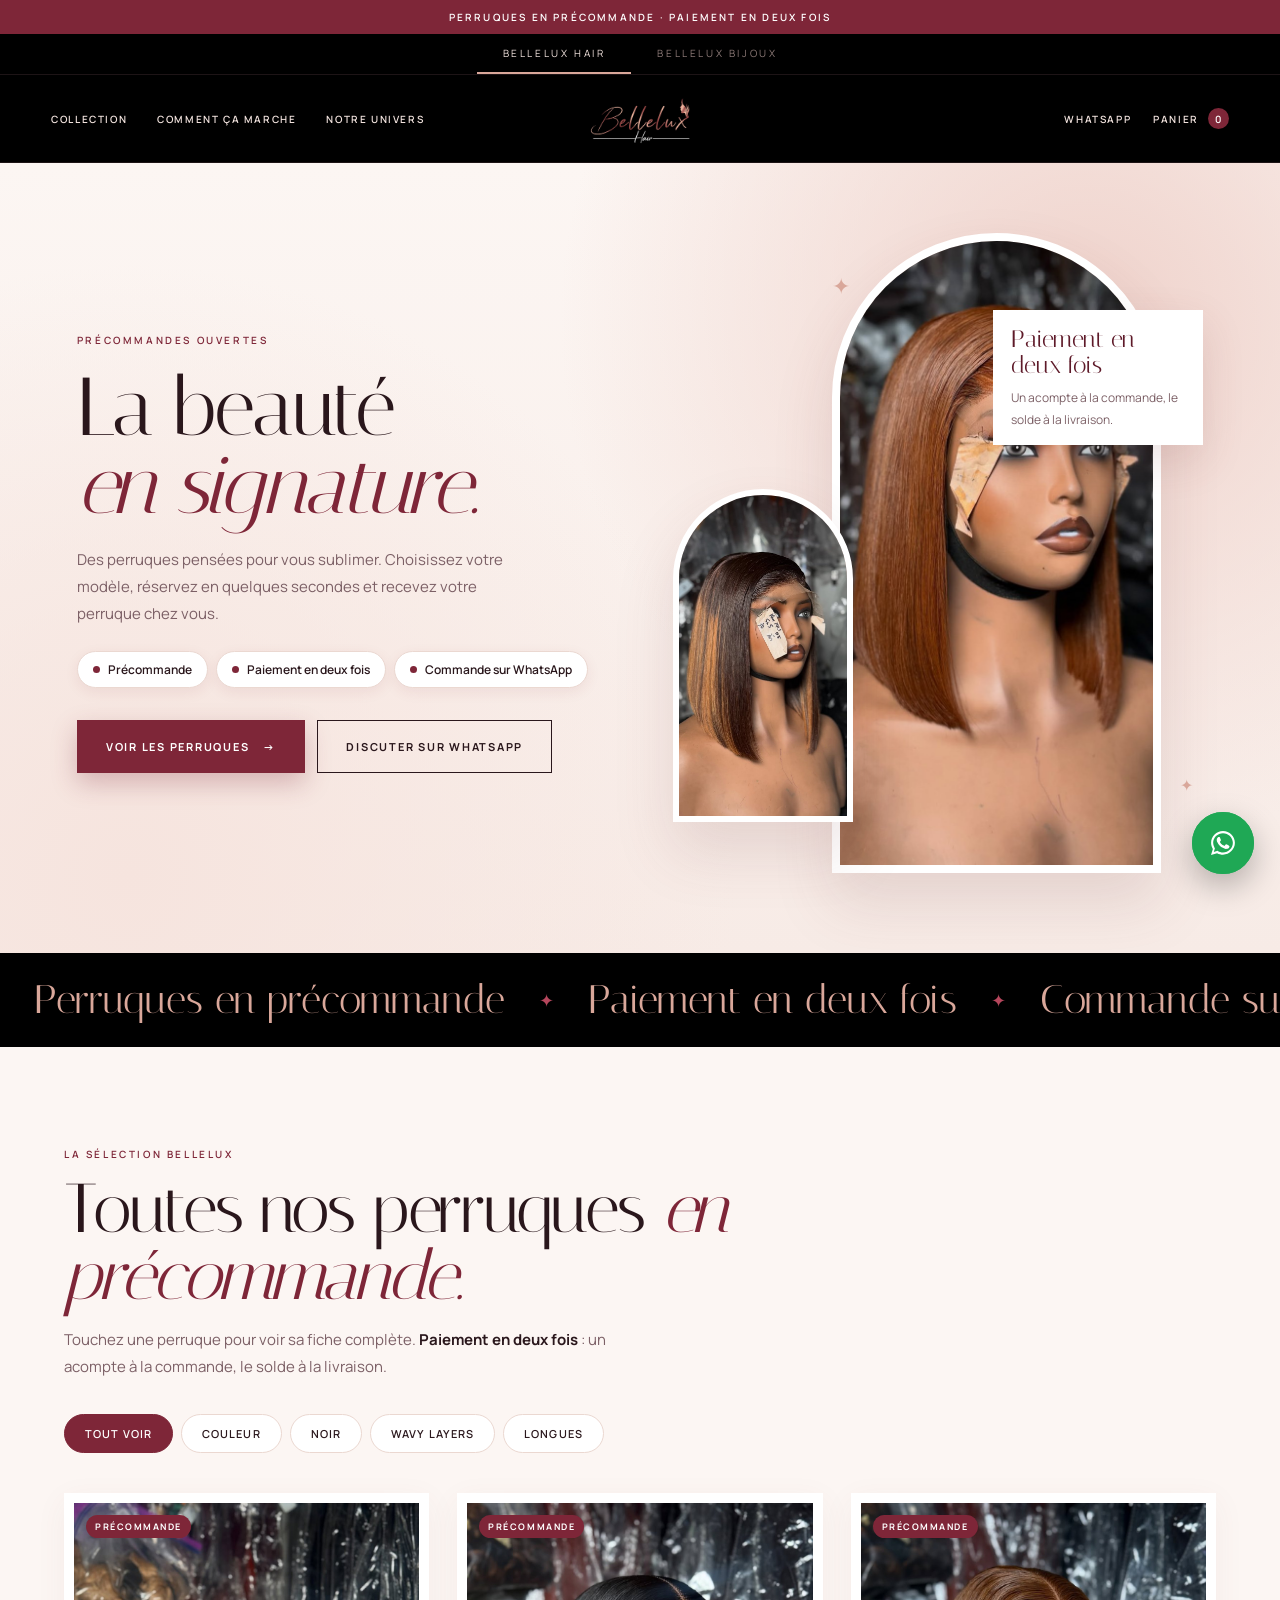
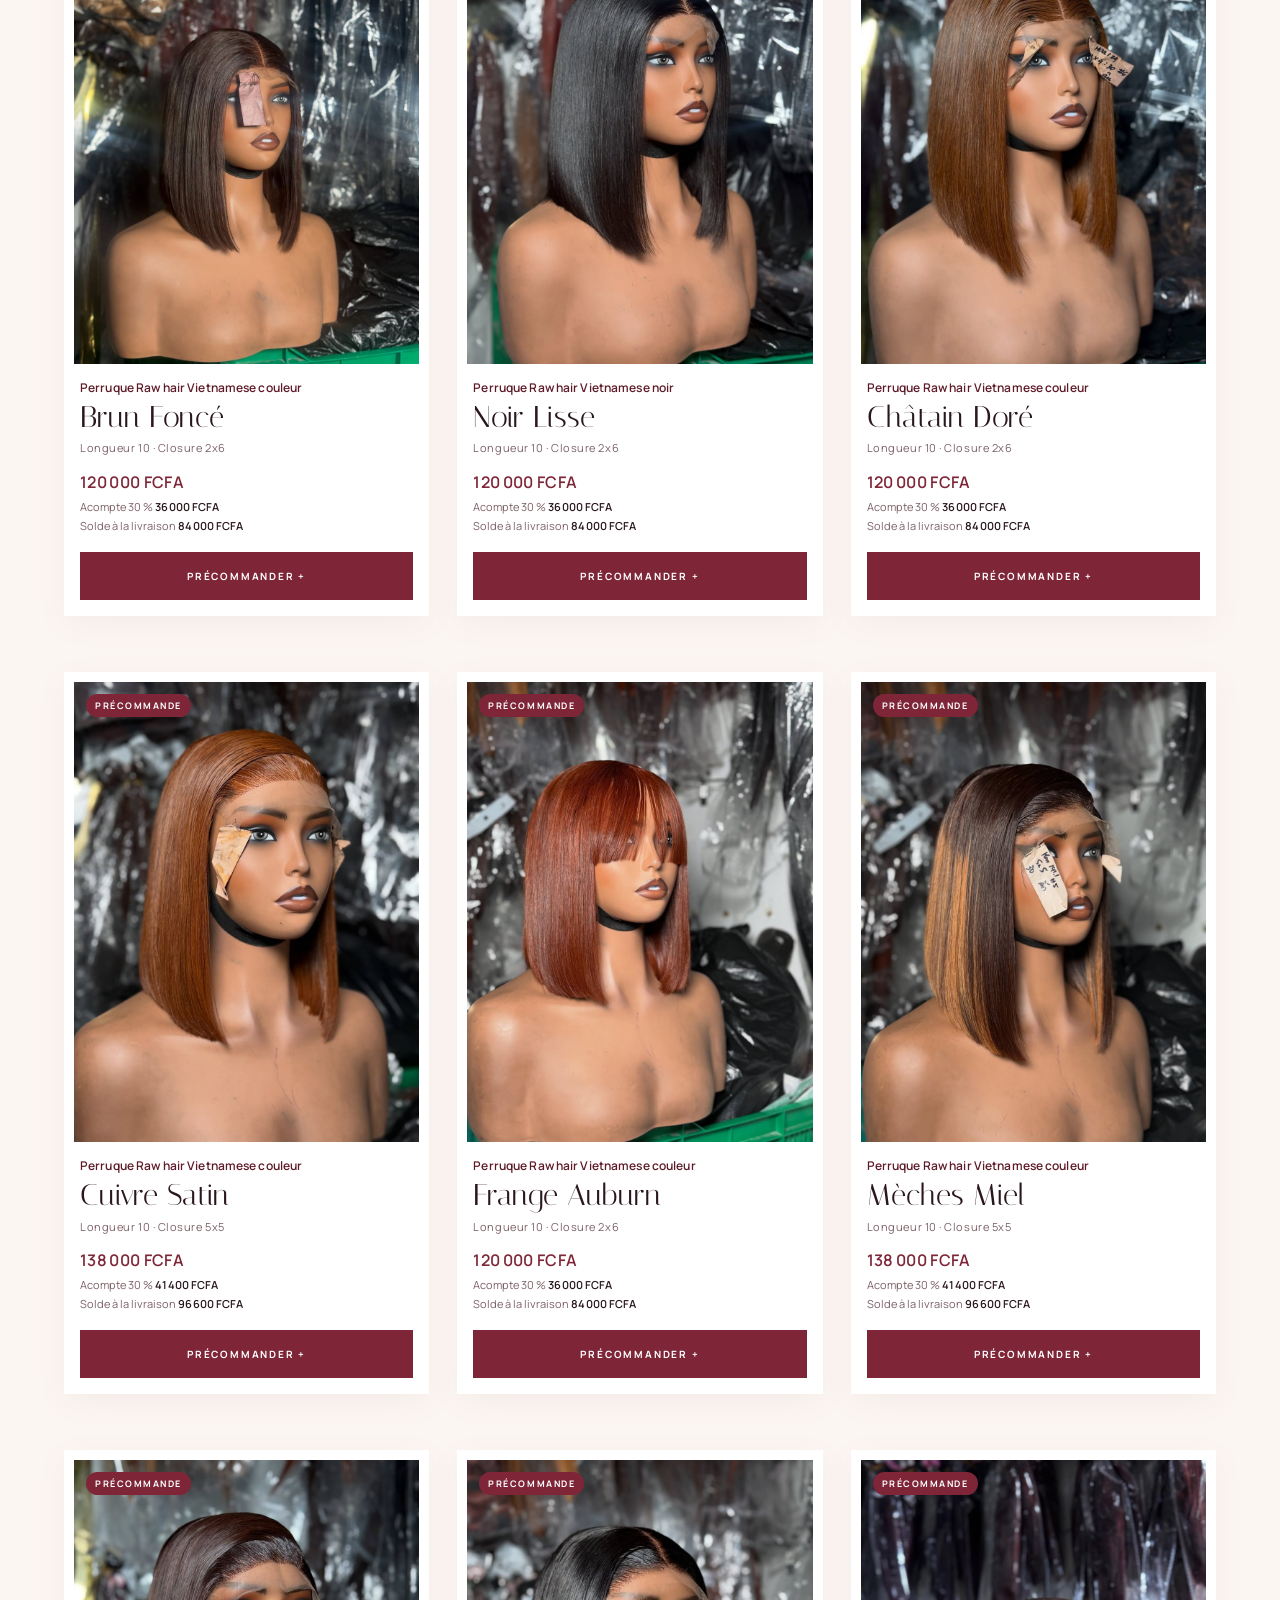
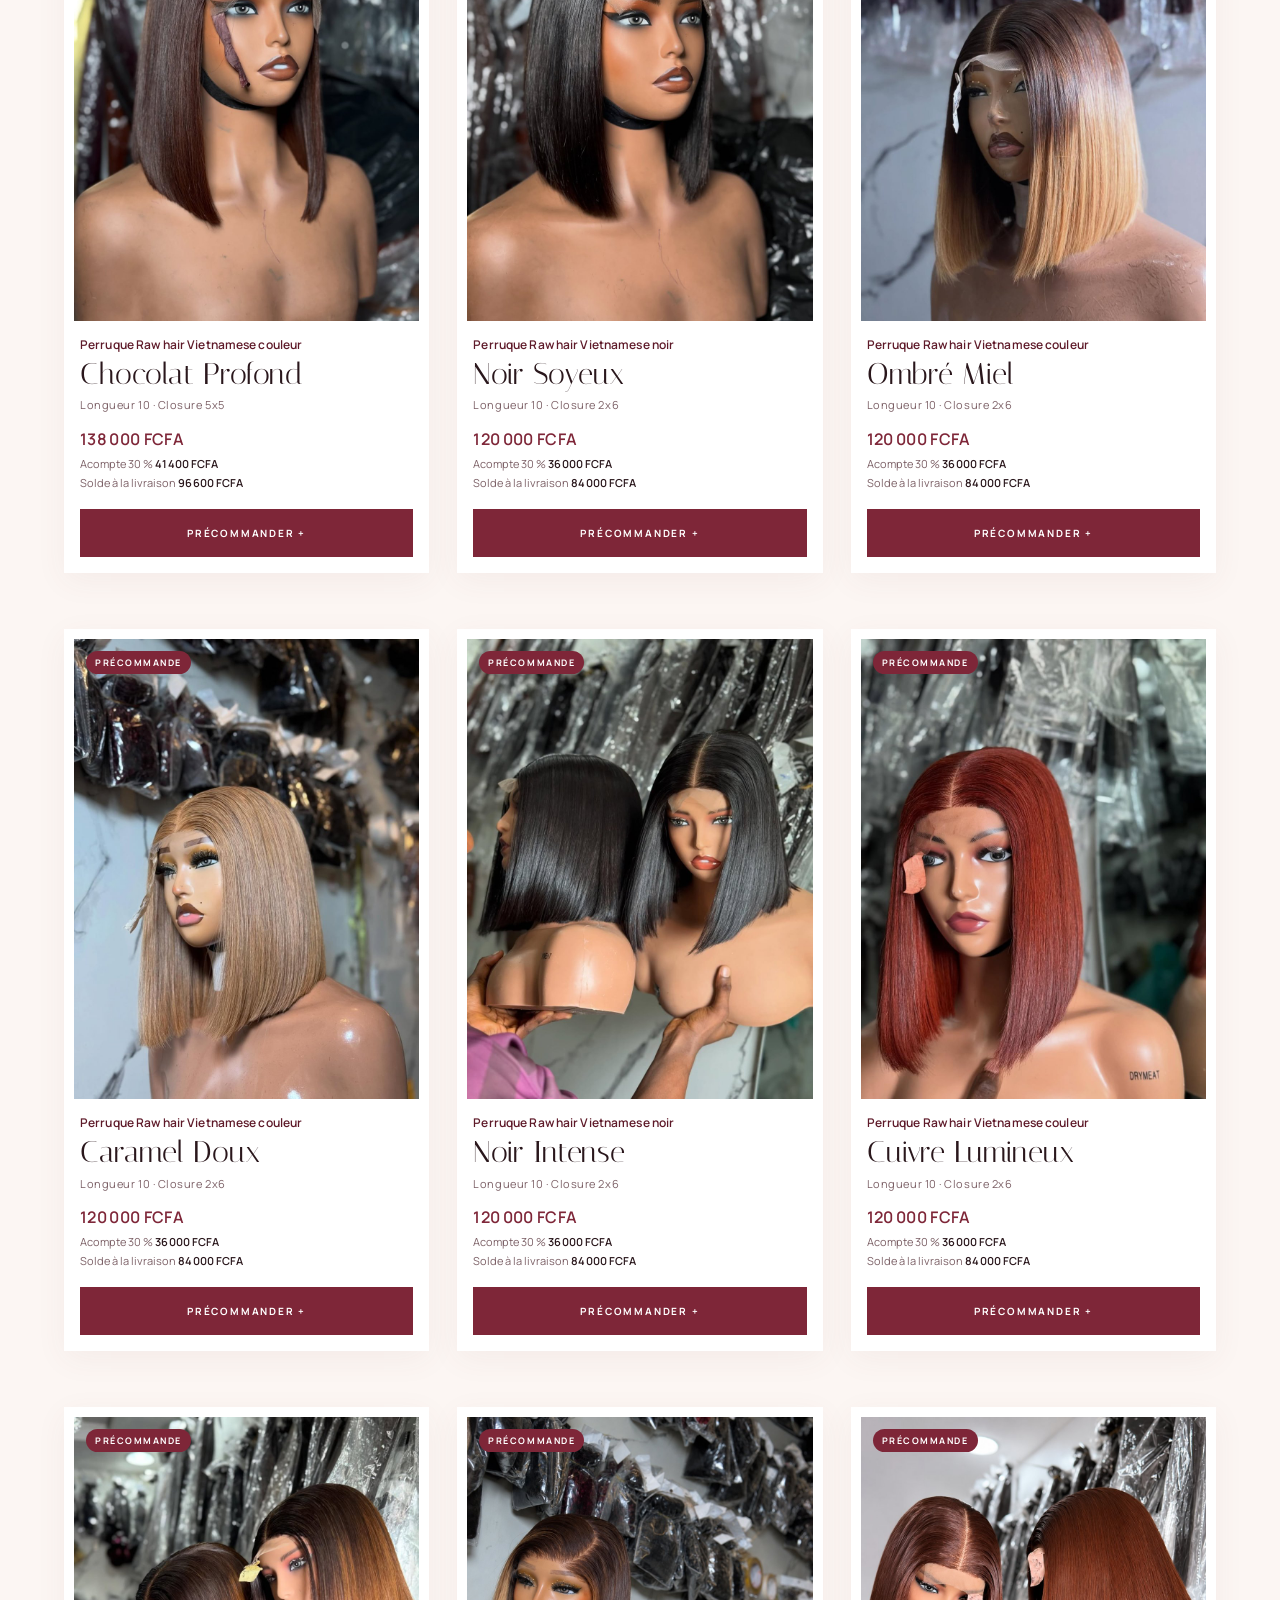
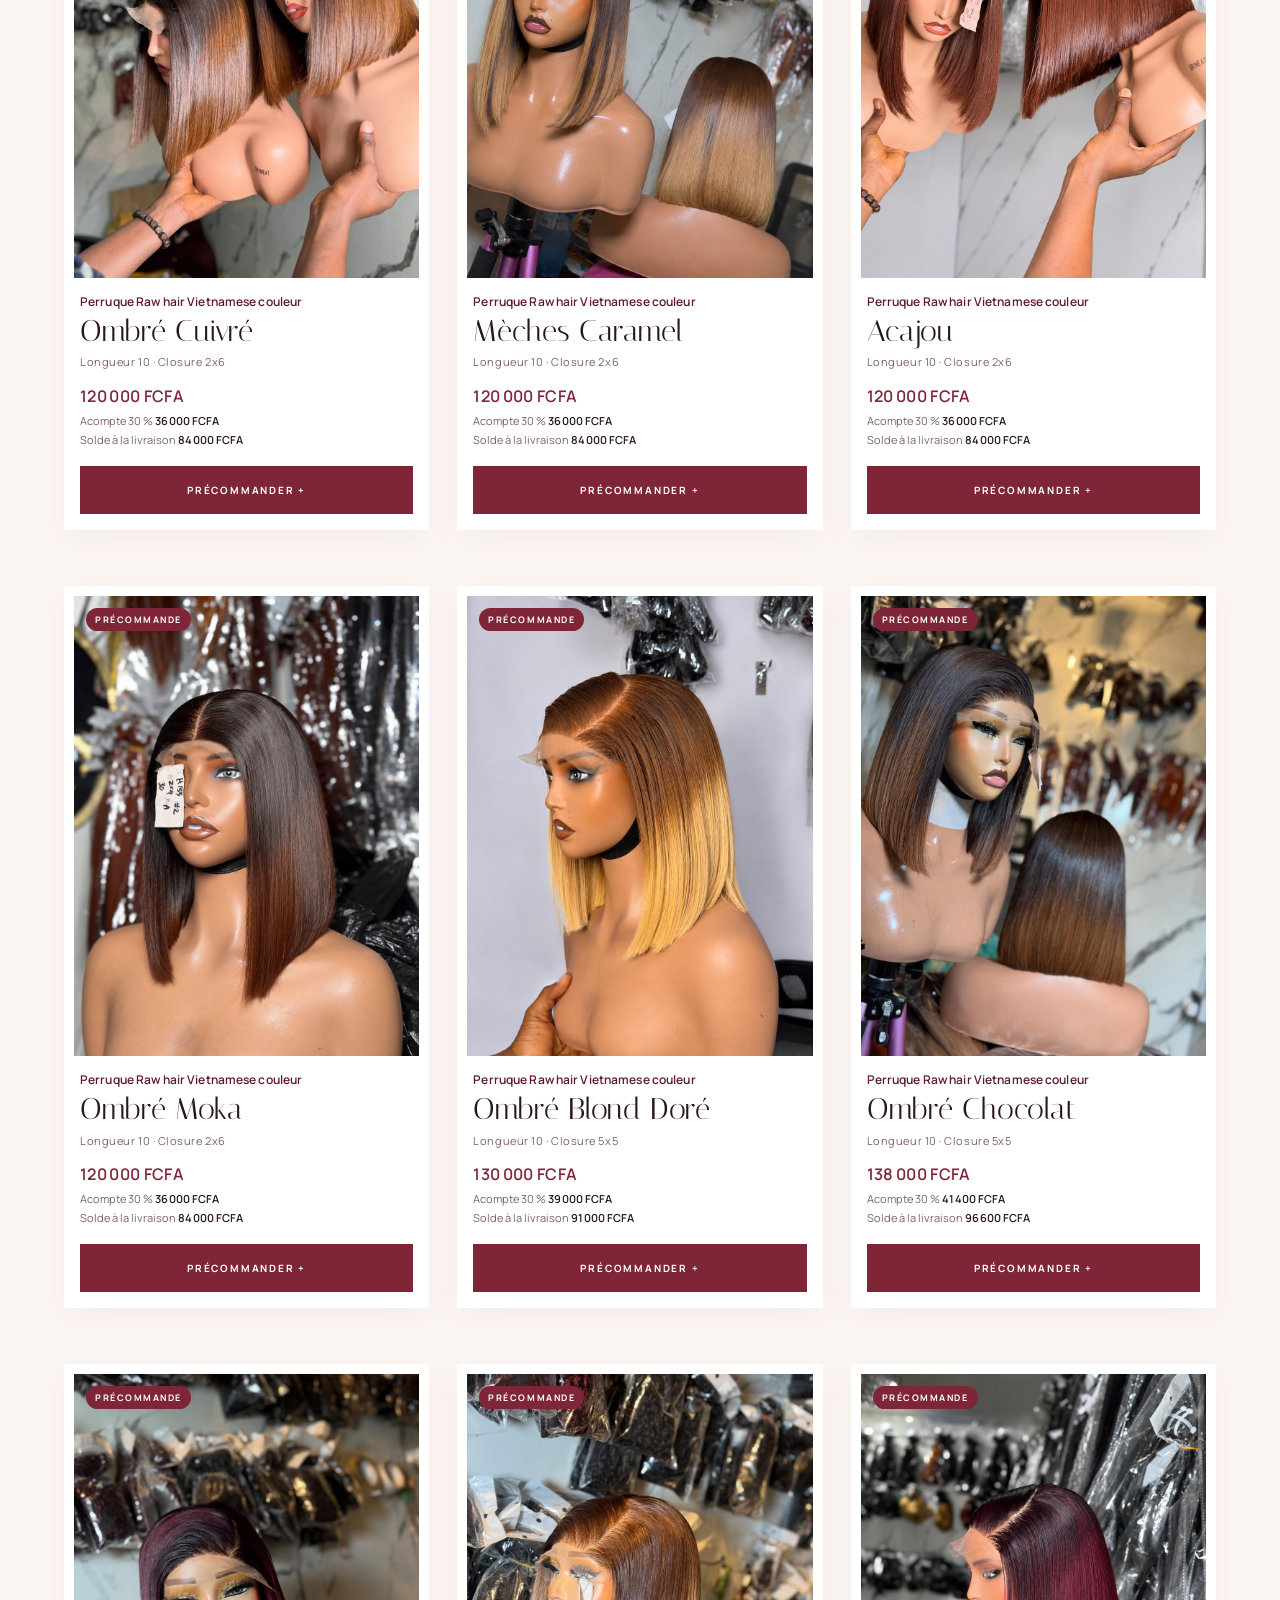
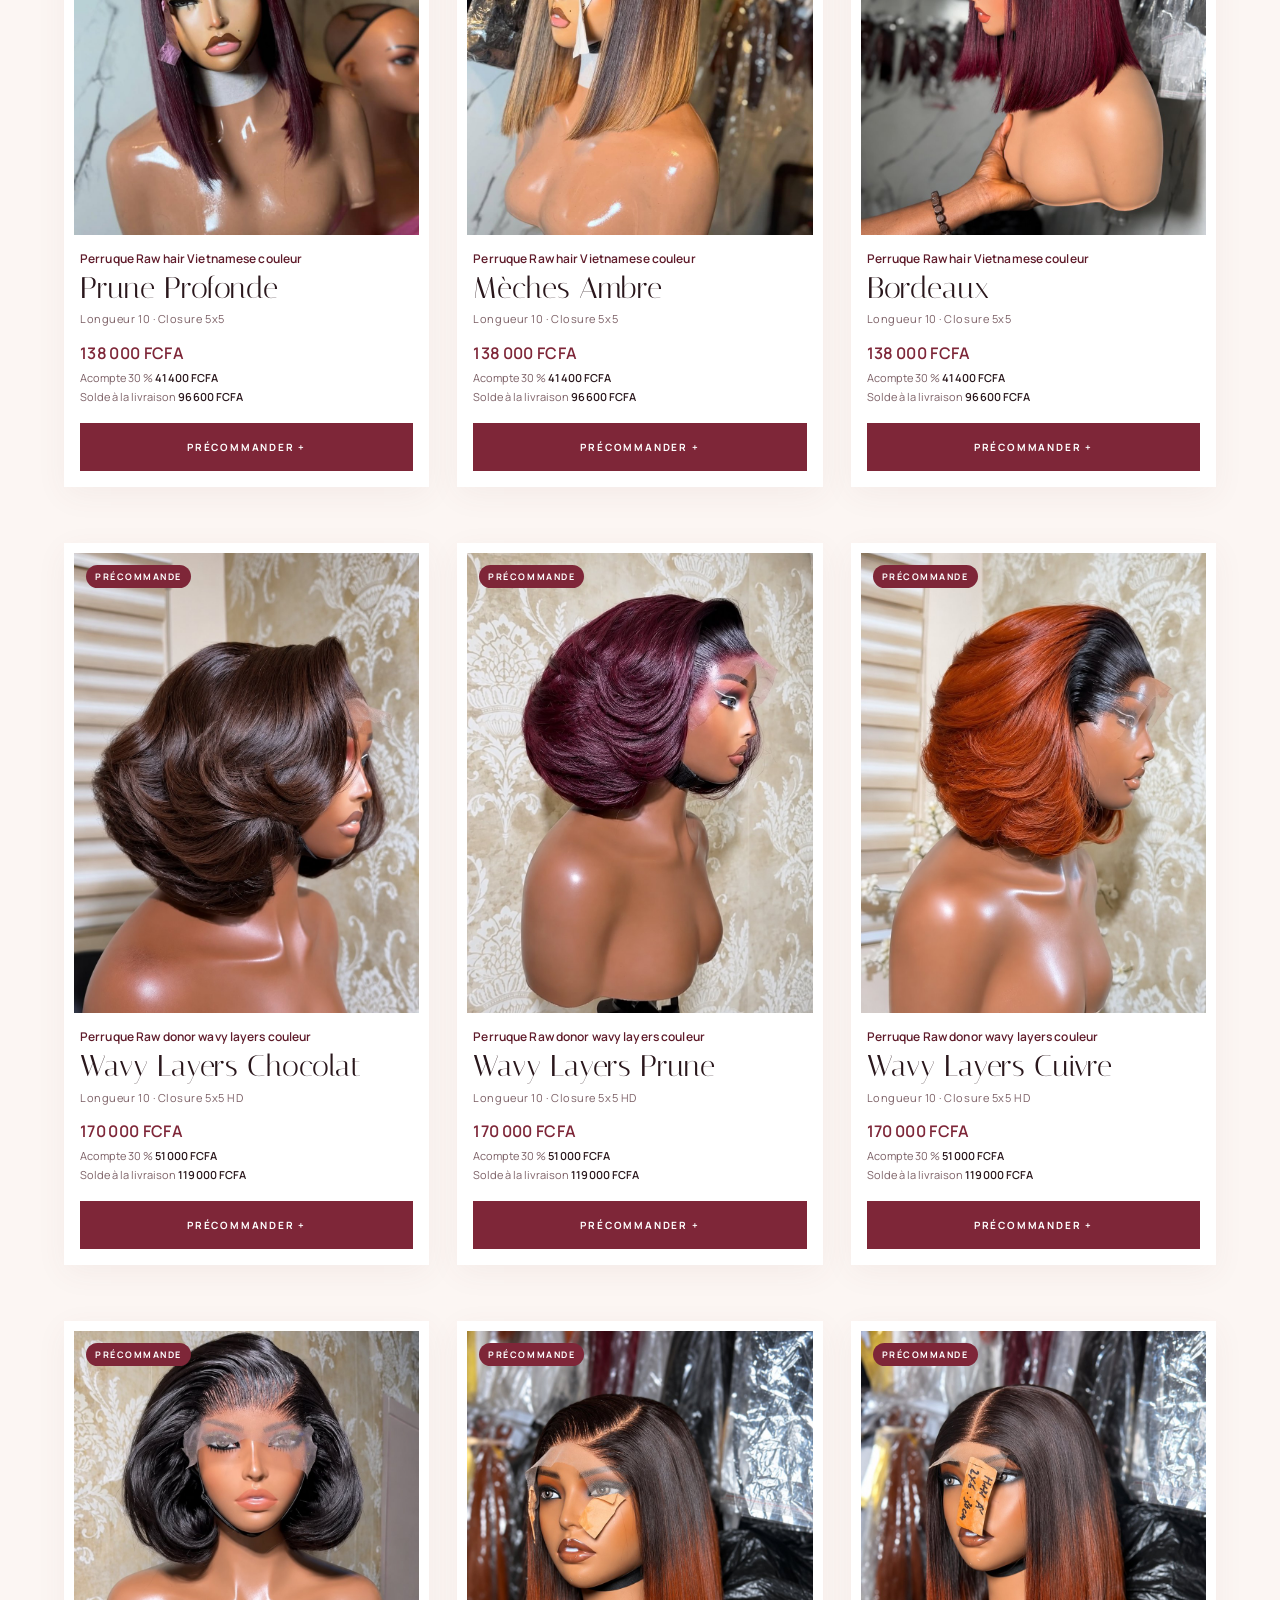
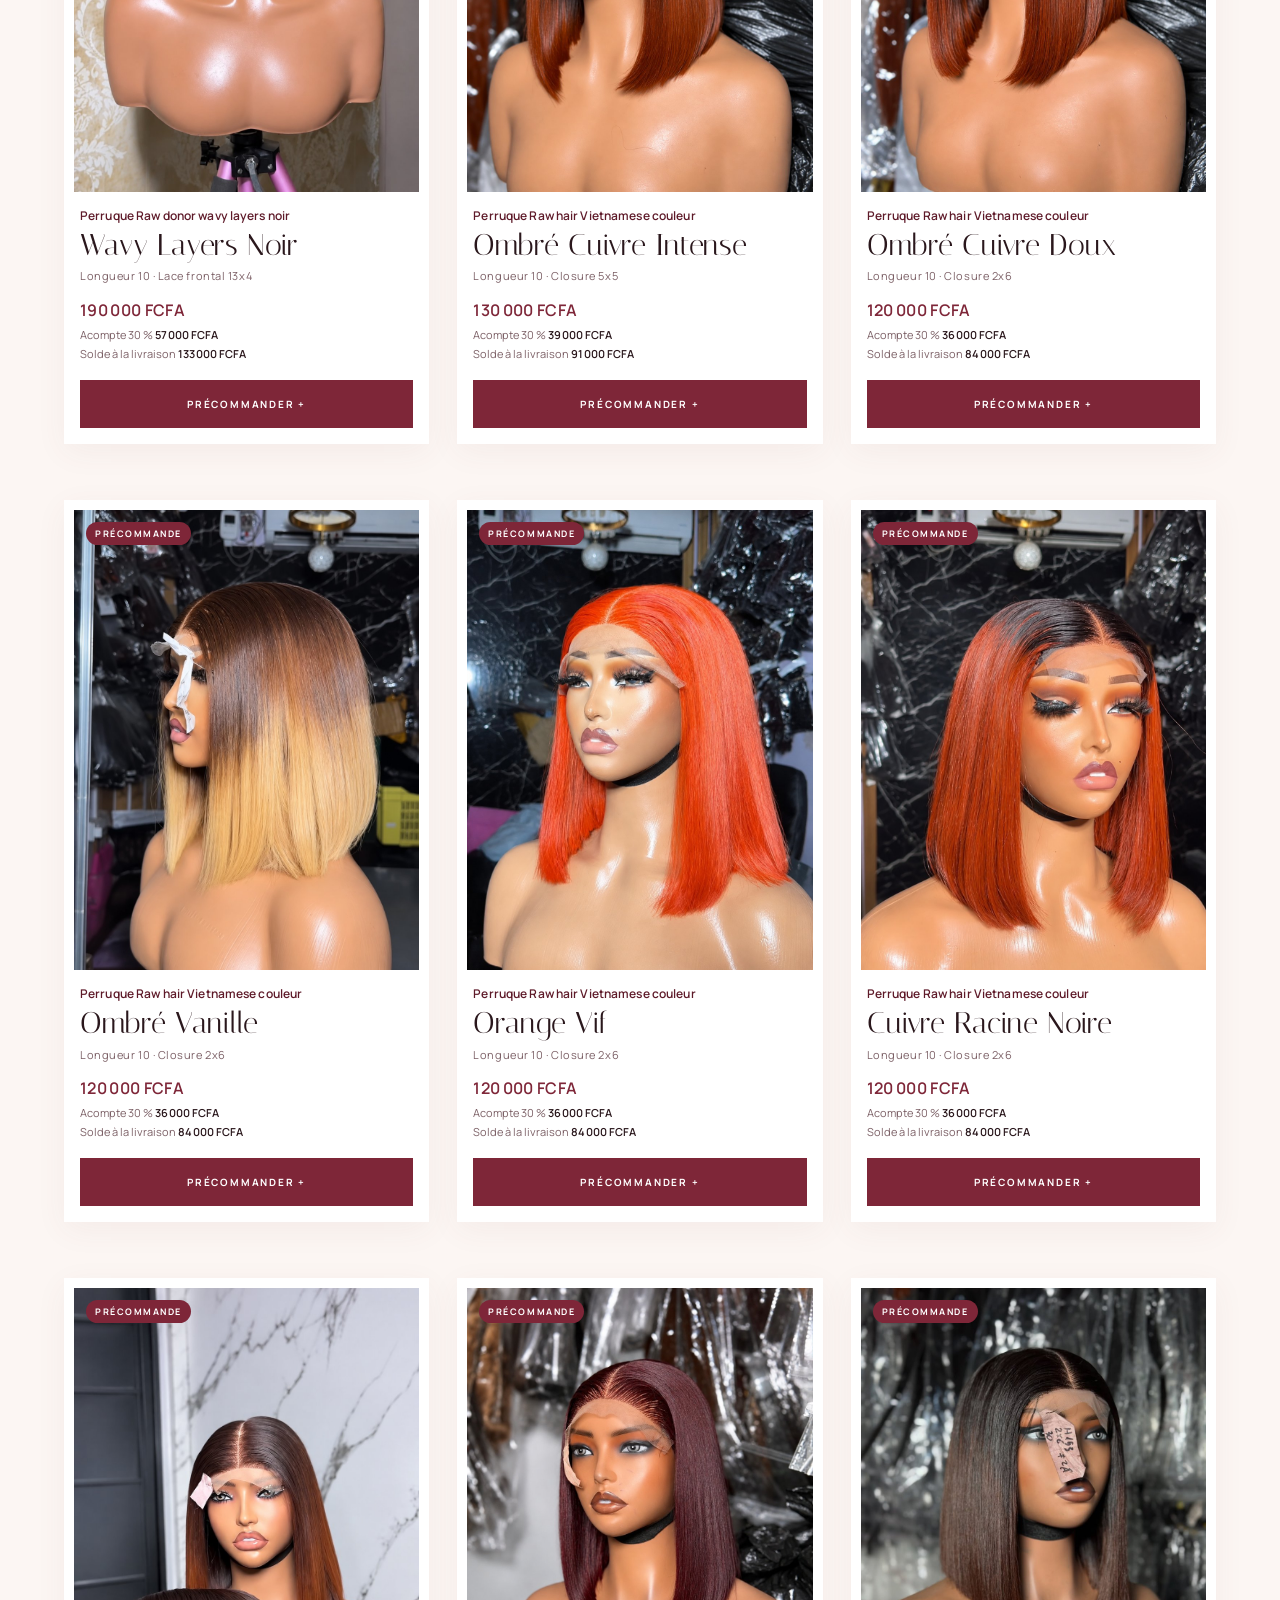
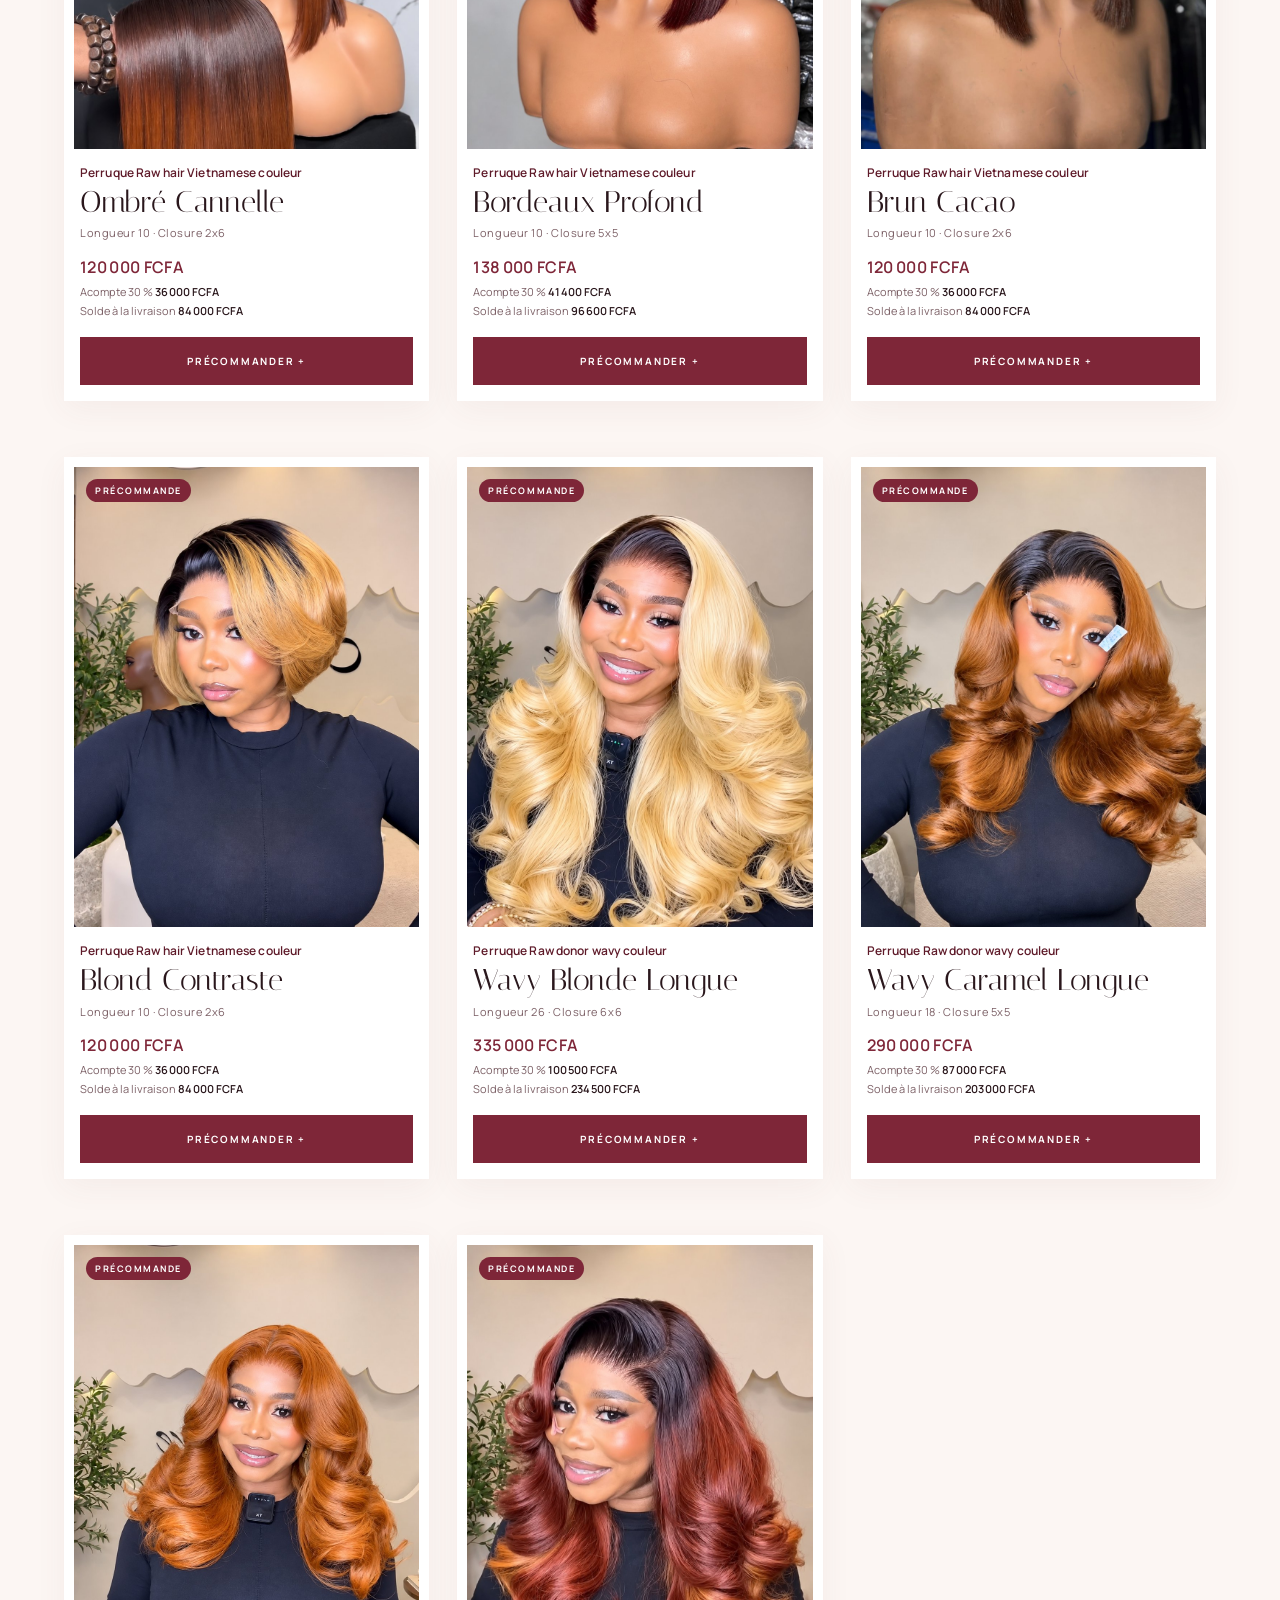
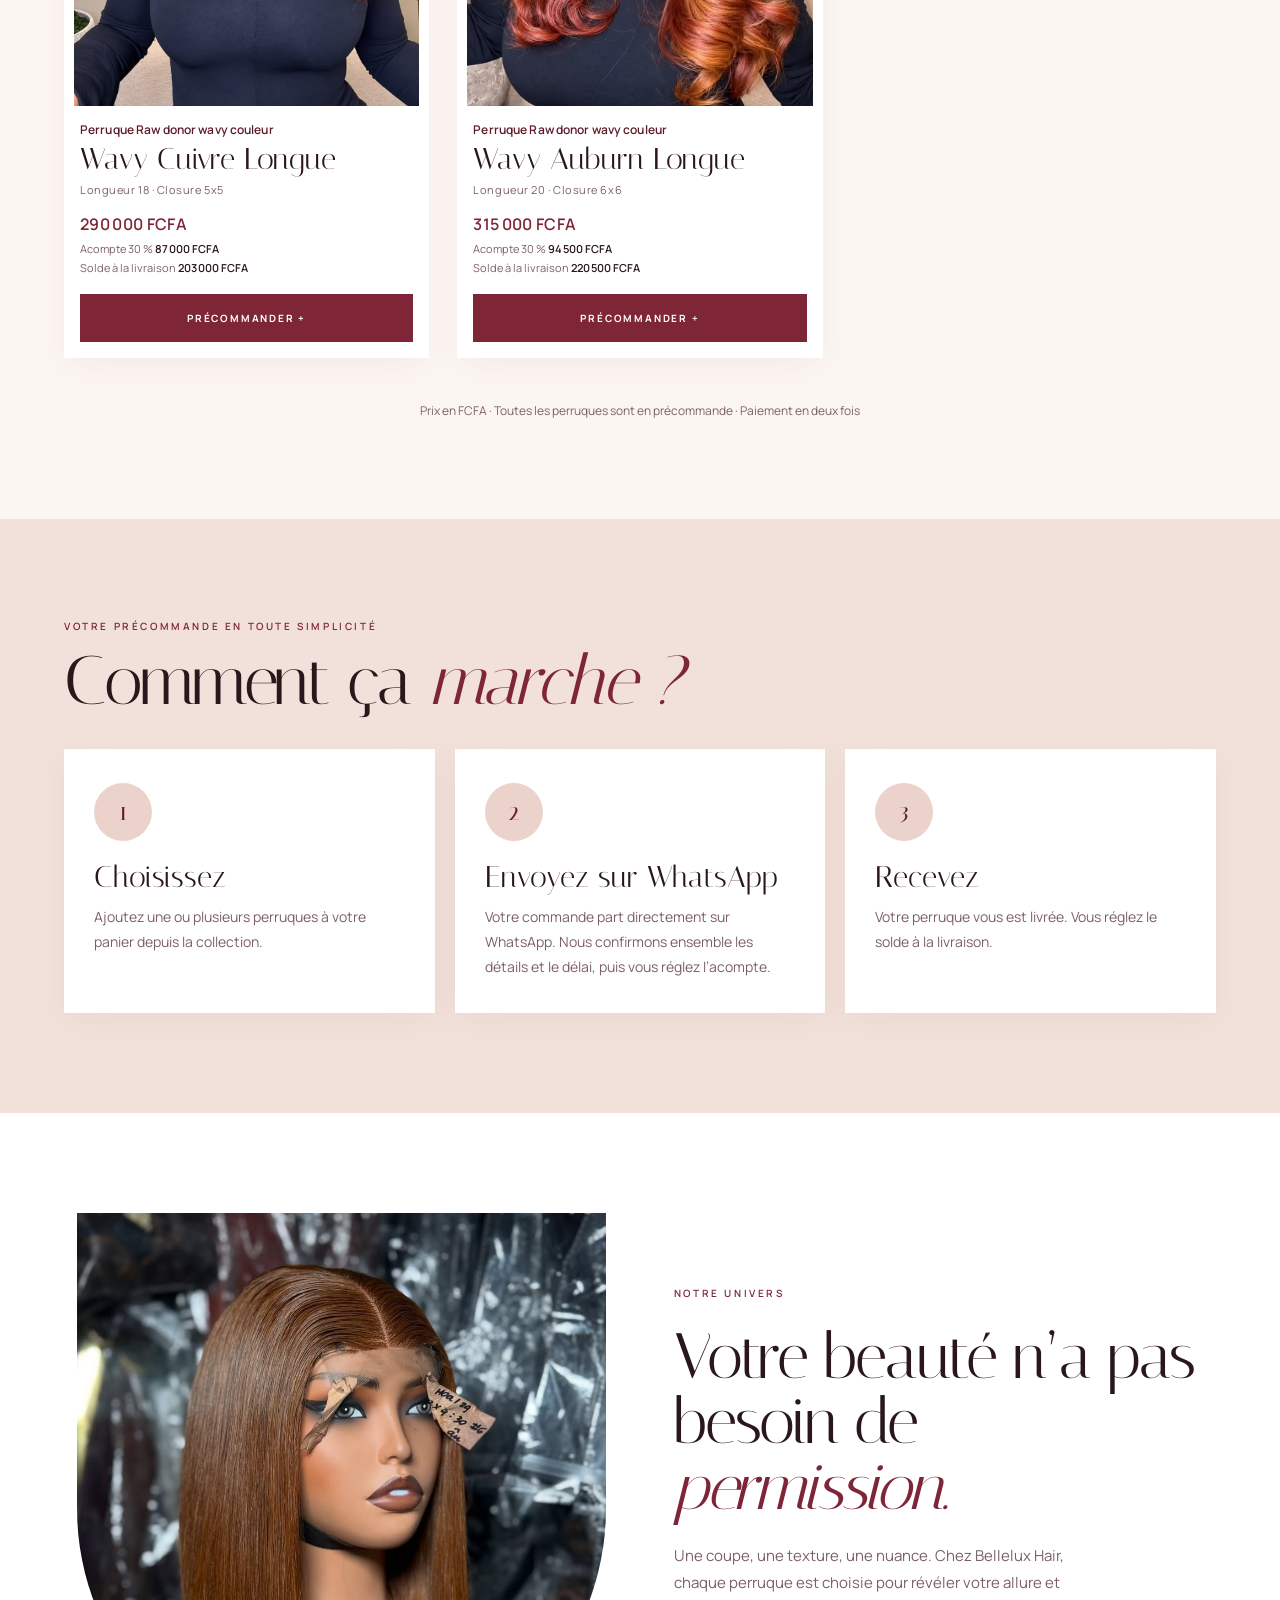
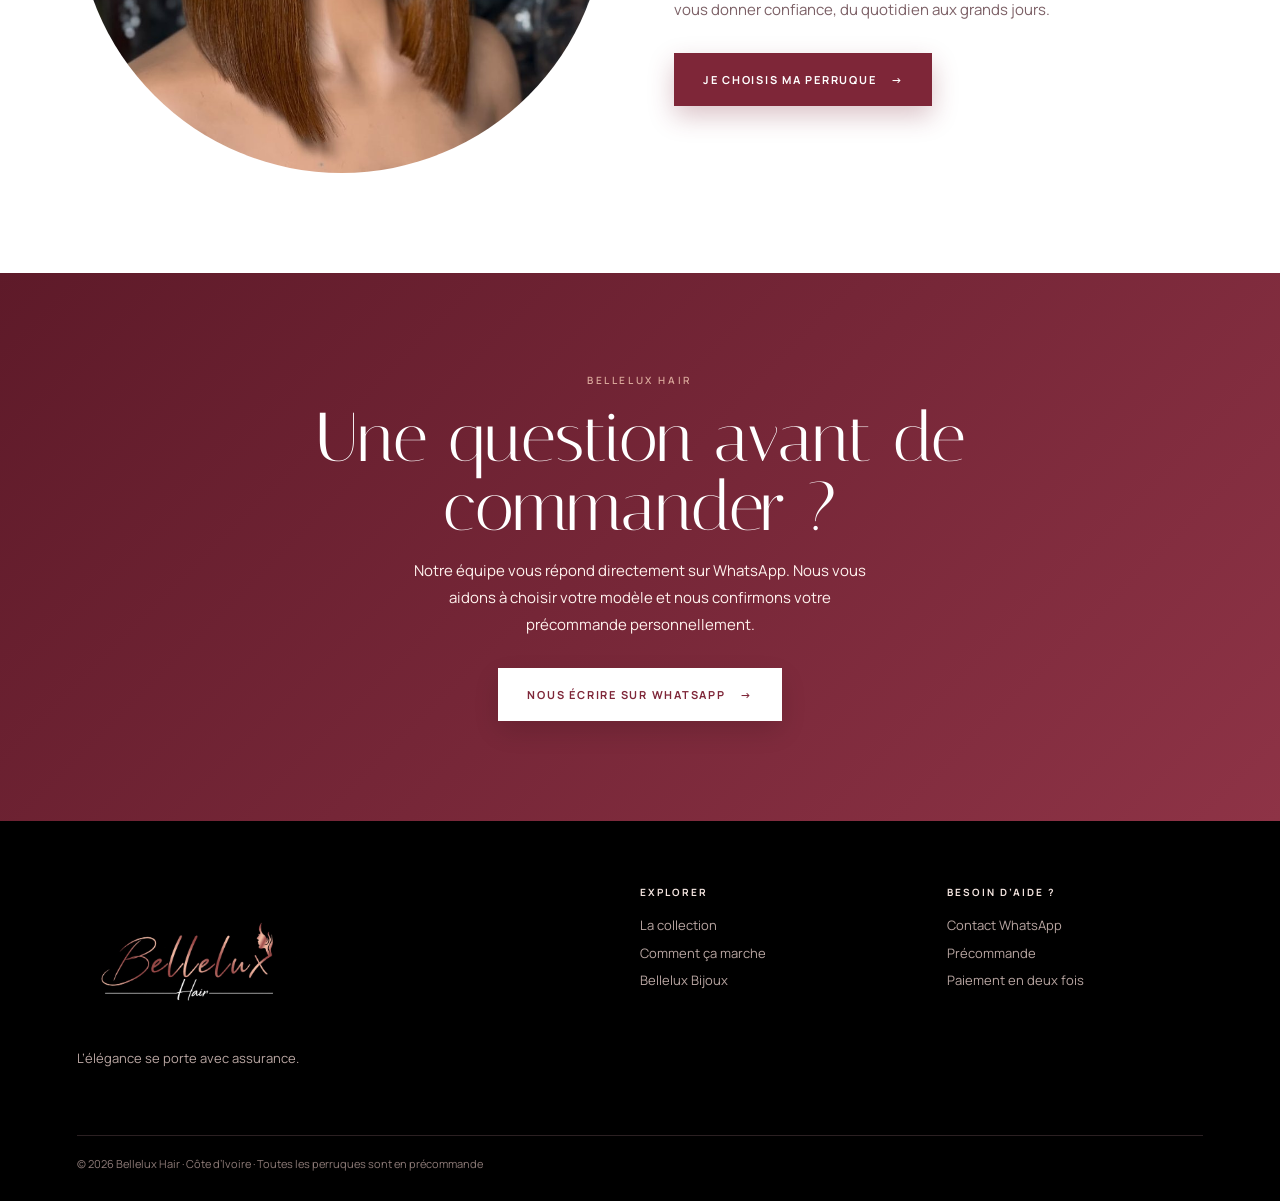
==== commit c50f9409: "38 perruques, une photo chacune" ====
--- a/index.html
+++ b/index.html
@@ -198,8 +198,8 @@
       </div>
     </div>
     <div class="hero-visuel" aria-hidden="true">
-      <div class="arche grande"><img src="photo1.jpg" alt="" fetchpriority="high"></div>
-      <div class="arche petite"><img src="photo4.jpg" alt=""></div>
+      <div class="arche grande"><img src="perruques/cuivre-satin.jpg" alt="" fetchpriority="high"></div>
+      <div class="arche petite"><img src="perruques/meches-miel.jpg" alt=""></div>
       <div class="hero-carte"><b>Paiement en deux fois</b><span>Un acompte à la commande, le solde à la livraison.</span></div>
       <span class="etoile e1">✦</span><span class="etoile e2">✦</span>
     </div>
@@ -223,6 +223,7 @@
       <button class="filtre" type="button" data-filtre="Couleur" aria-pressed="false">Couleur</button>
       <button class="filtre" type="button" data-filtre="Noir" aria-pressed="false">Noir</button>
       <button class="filtre" type="button" data-filtre="Wavy" aria-pressed="false">Wavy layers</button>
+      <button class="filtre" type="button" data-filtre="Longue" aria-pressed="false">Longues</button>
     </div>
     <div class="grille" id="produits"></div>
     <p class="mention">Prix en FCFA · Toutes les perruques sont en précommande · Paiement en deux fois</p>
@@ -243,7 +244,7 @@
   </section>
 
   <section class="chapitre" id="univers">
-    <div class="chapitre-photo"><img src="photo6.jpg" alt="Perruques Bellelux Hair" loading="lazy"></div>
+    <div class="chapitre-photo"><img src="perruques/chatain-dore.jpg" alt="Perruques Bellelux Hair" loading="lazy"></div>
     <div class="chapitre-texte">
       <span>NOTRE UNIVERS</span>
       <h2>Votre beauté n’a pas besoin de <i>permission.</i></h2>
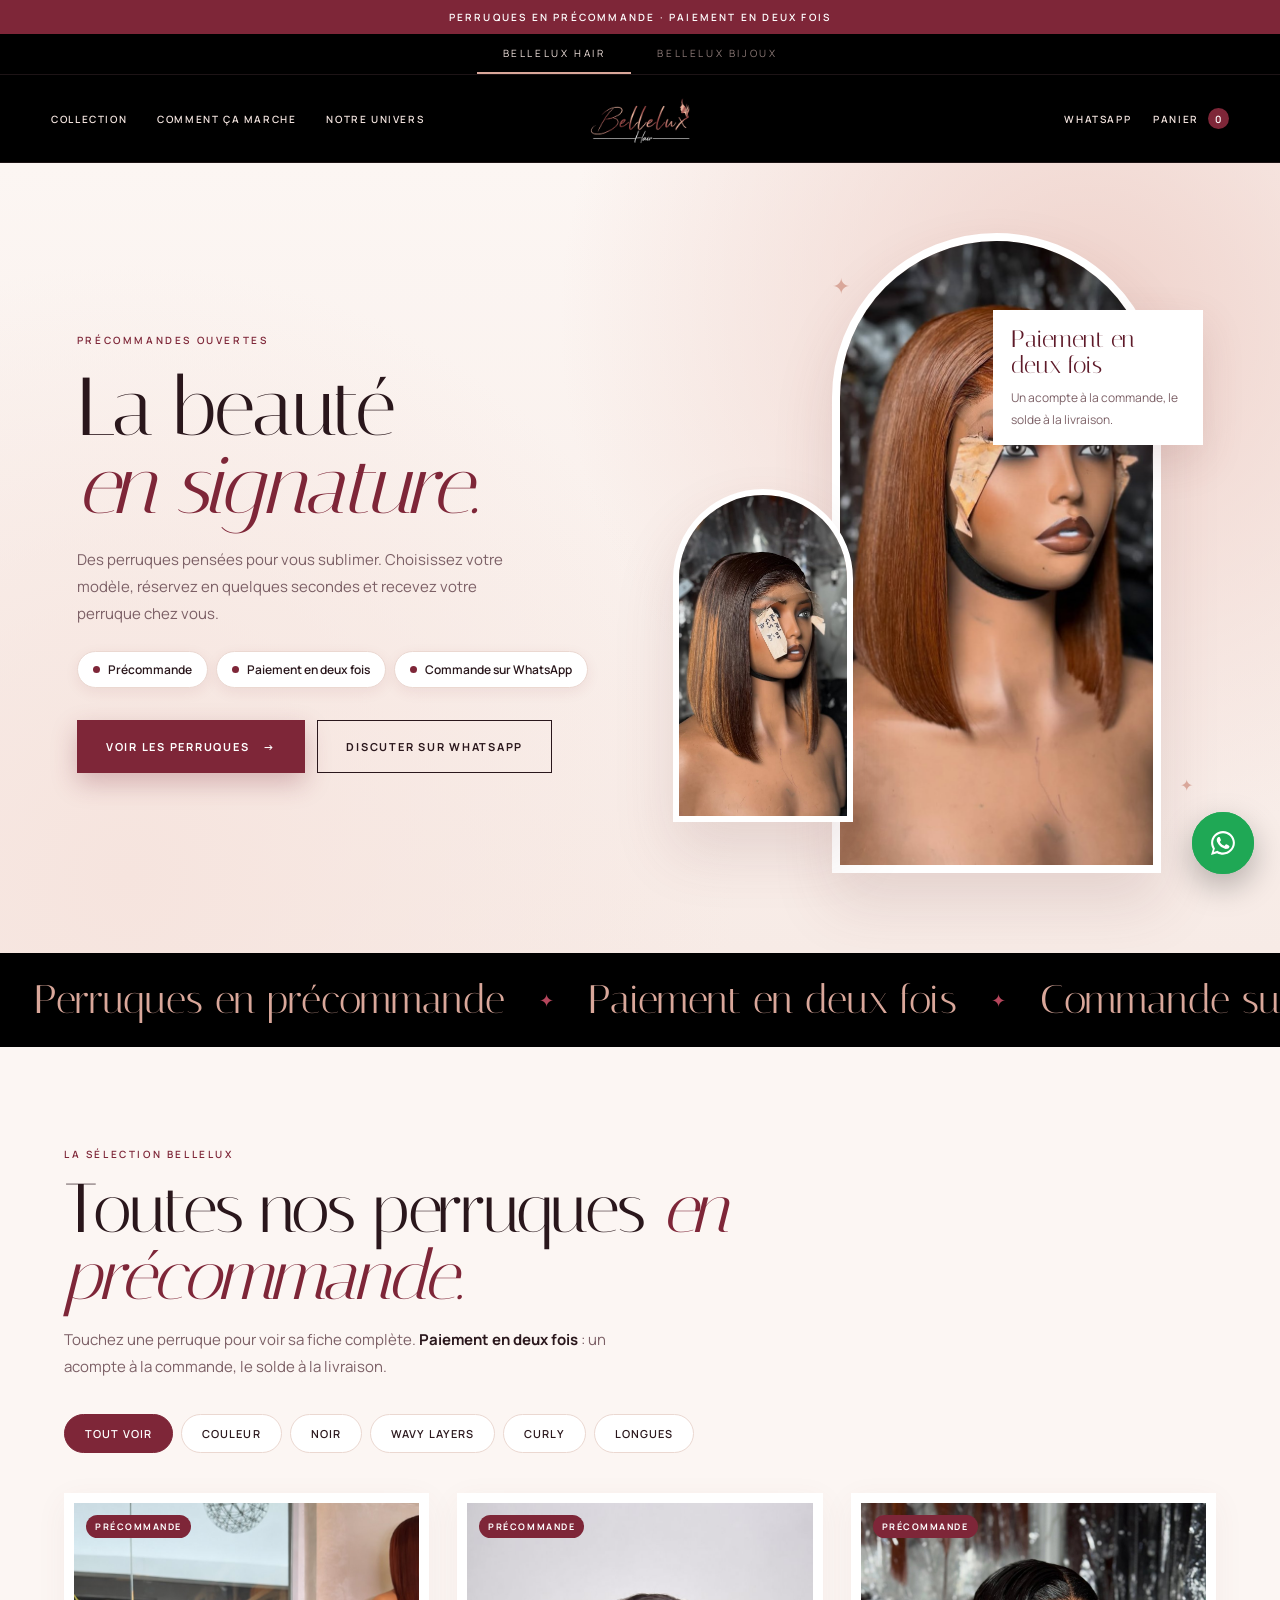
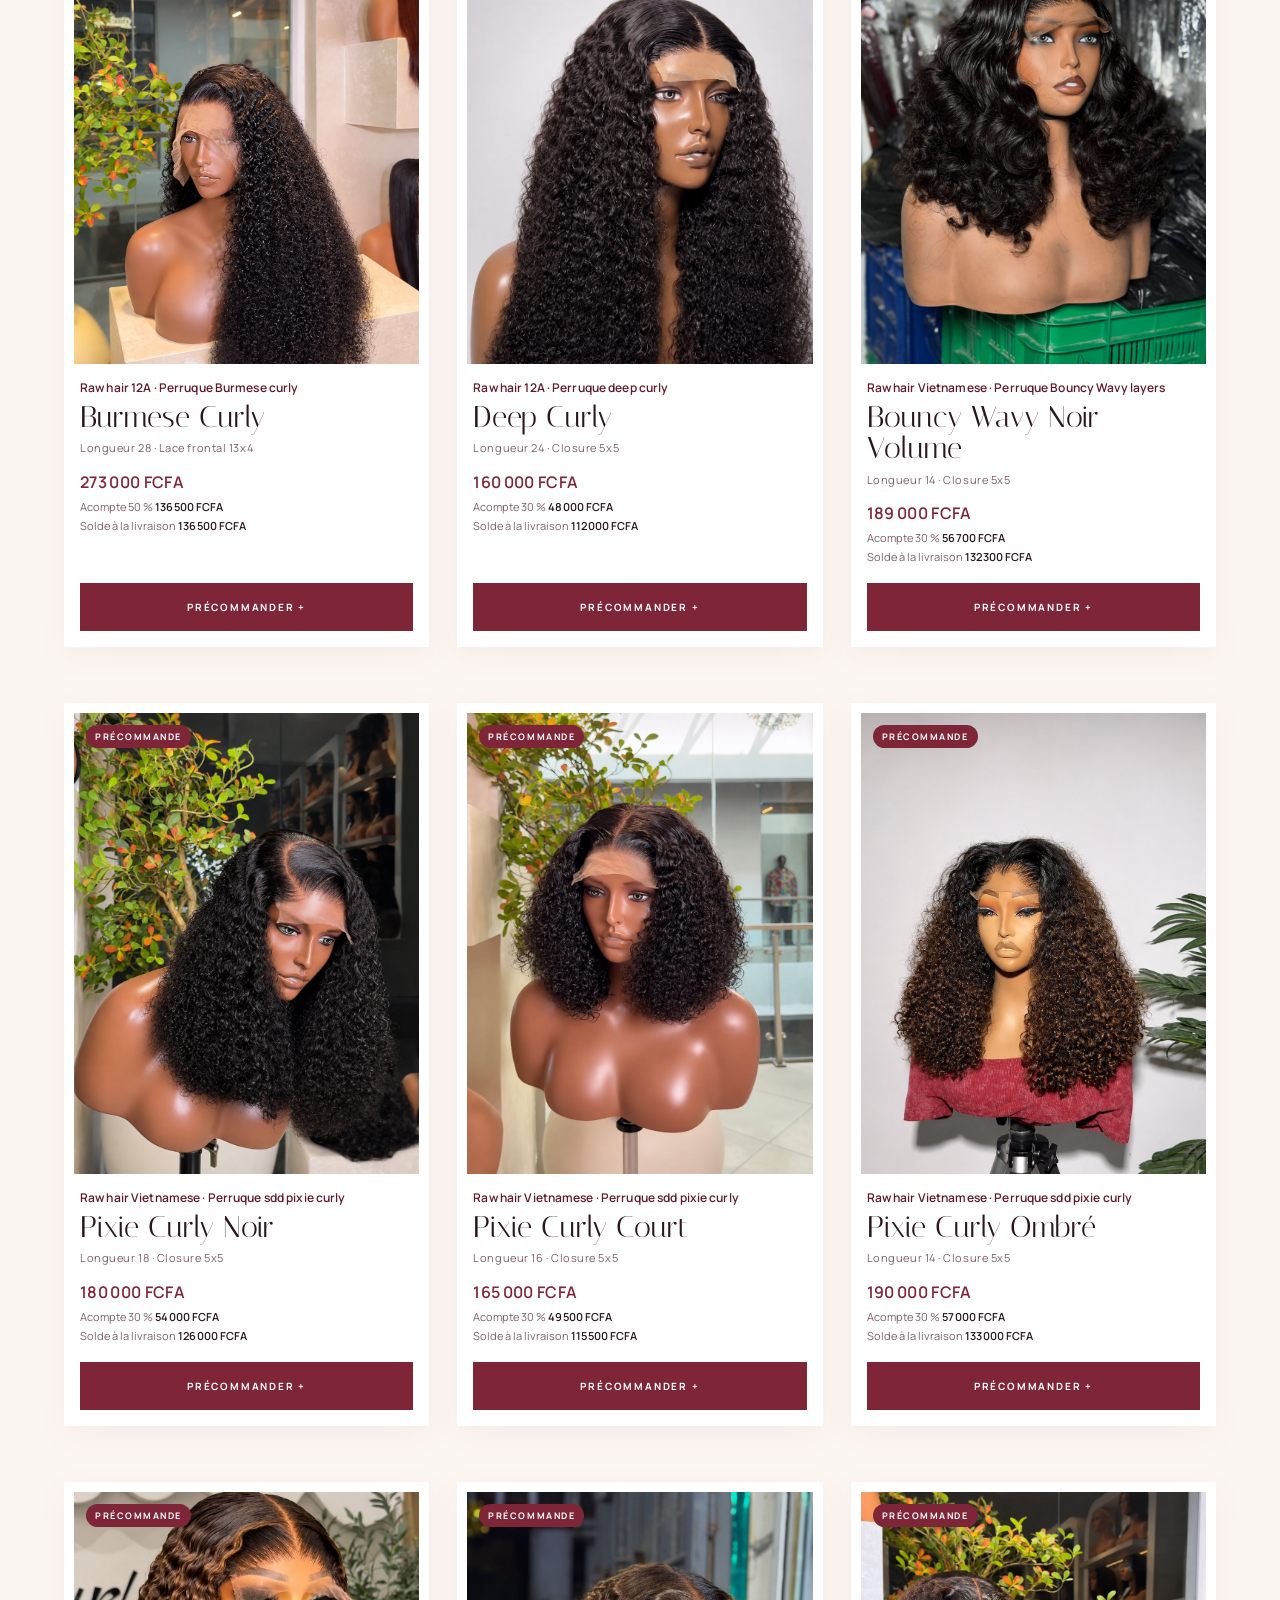
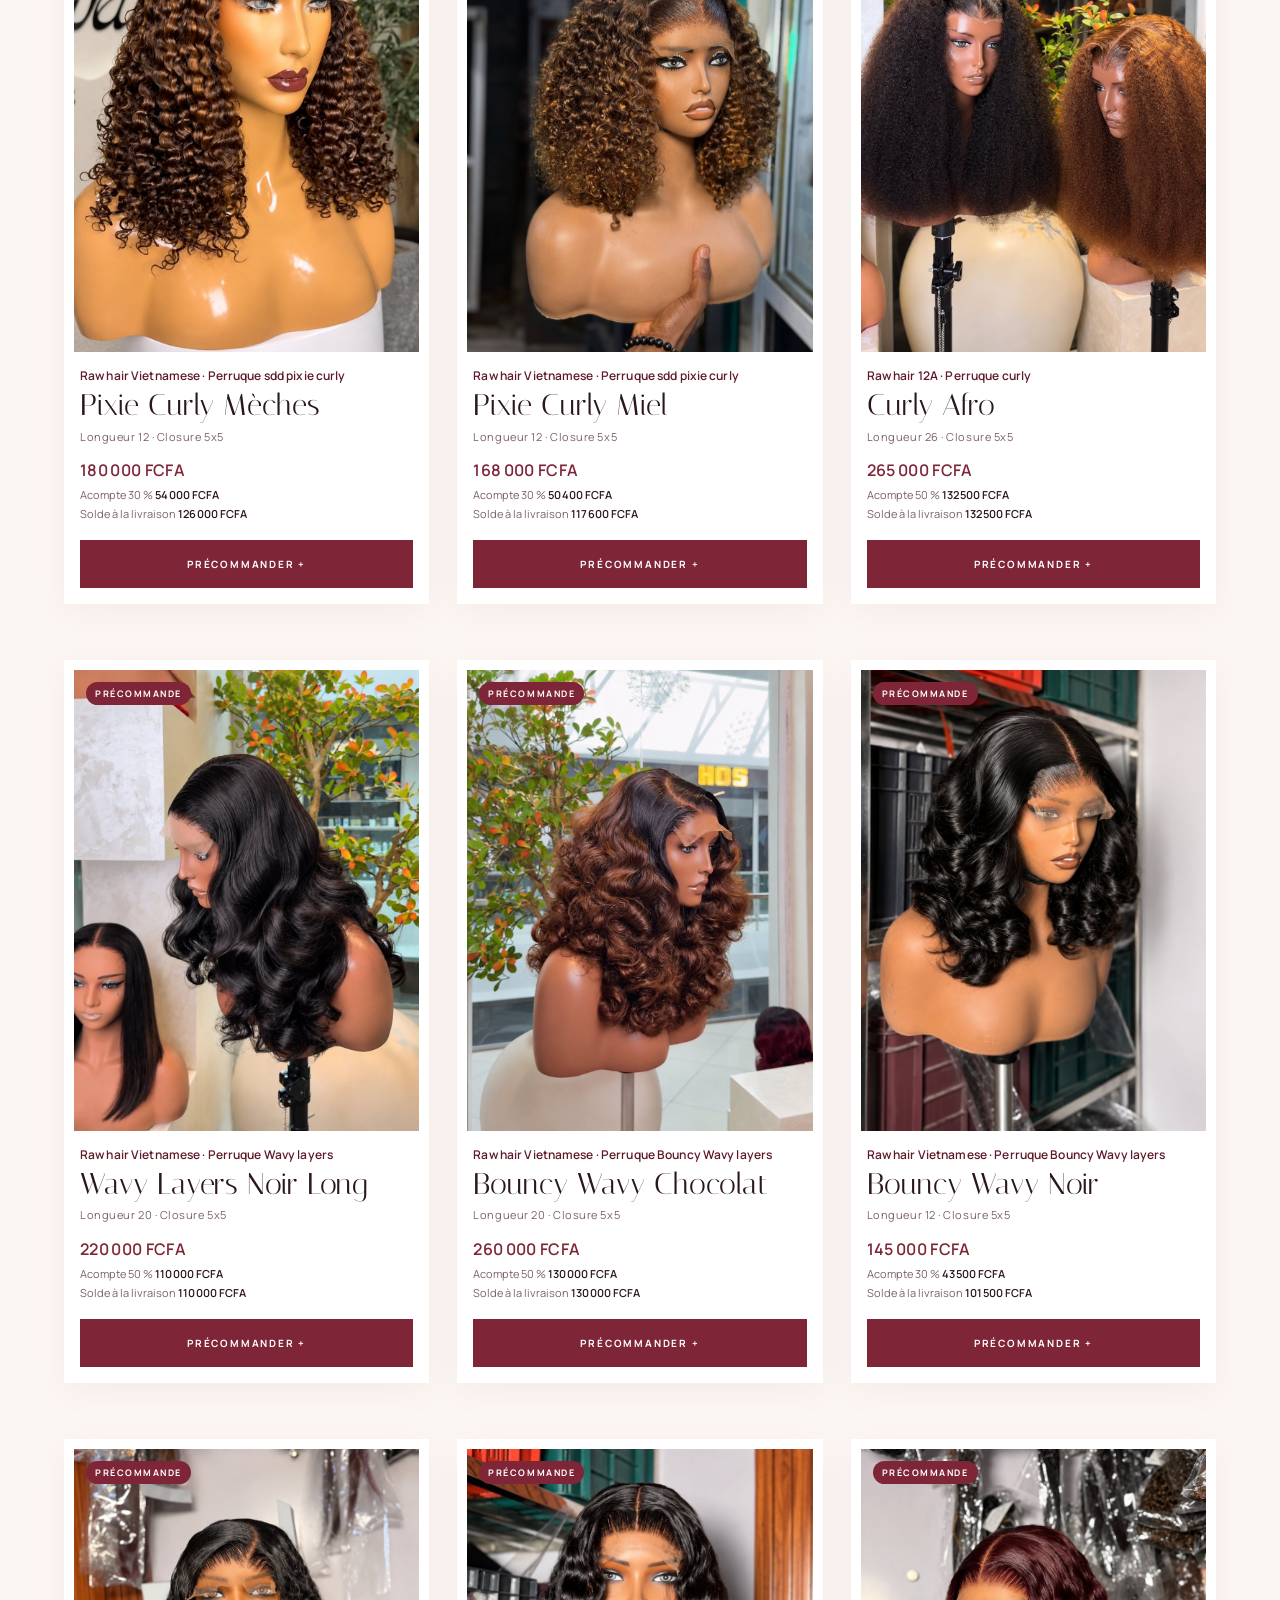
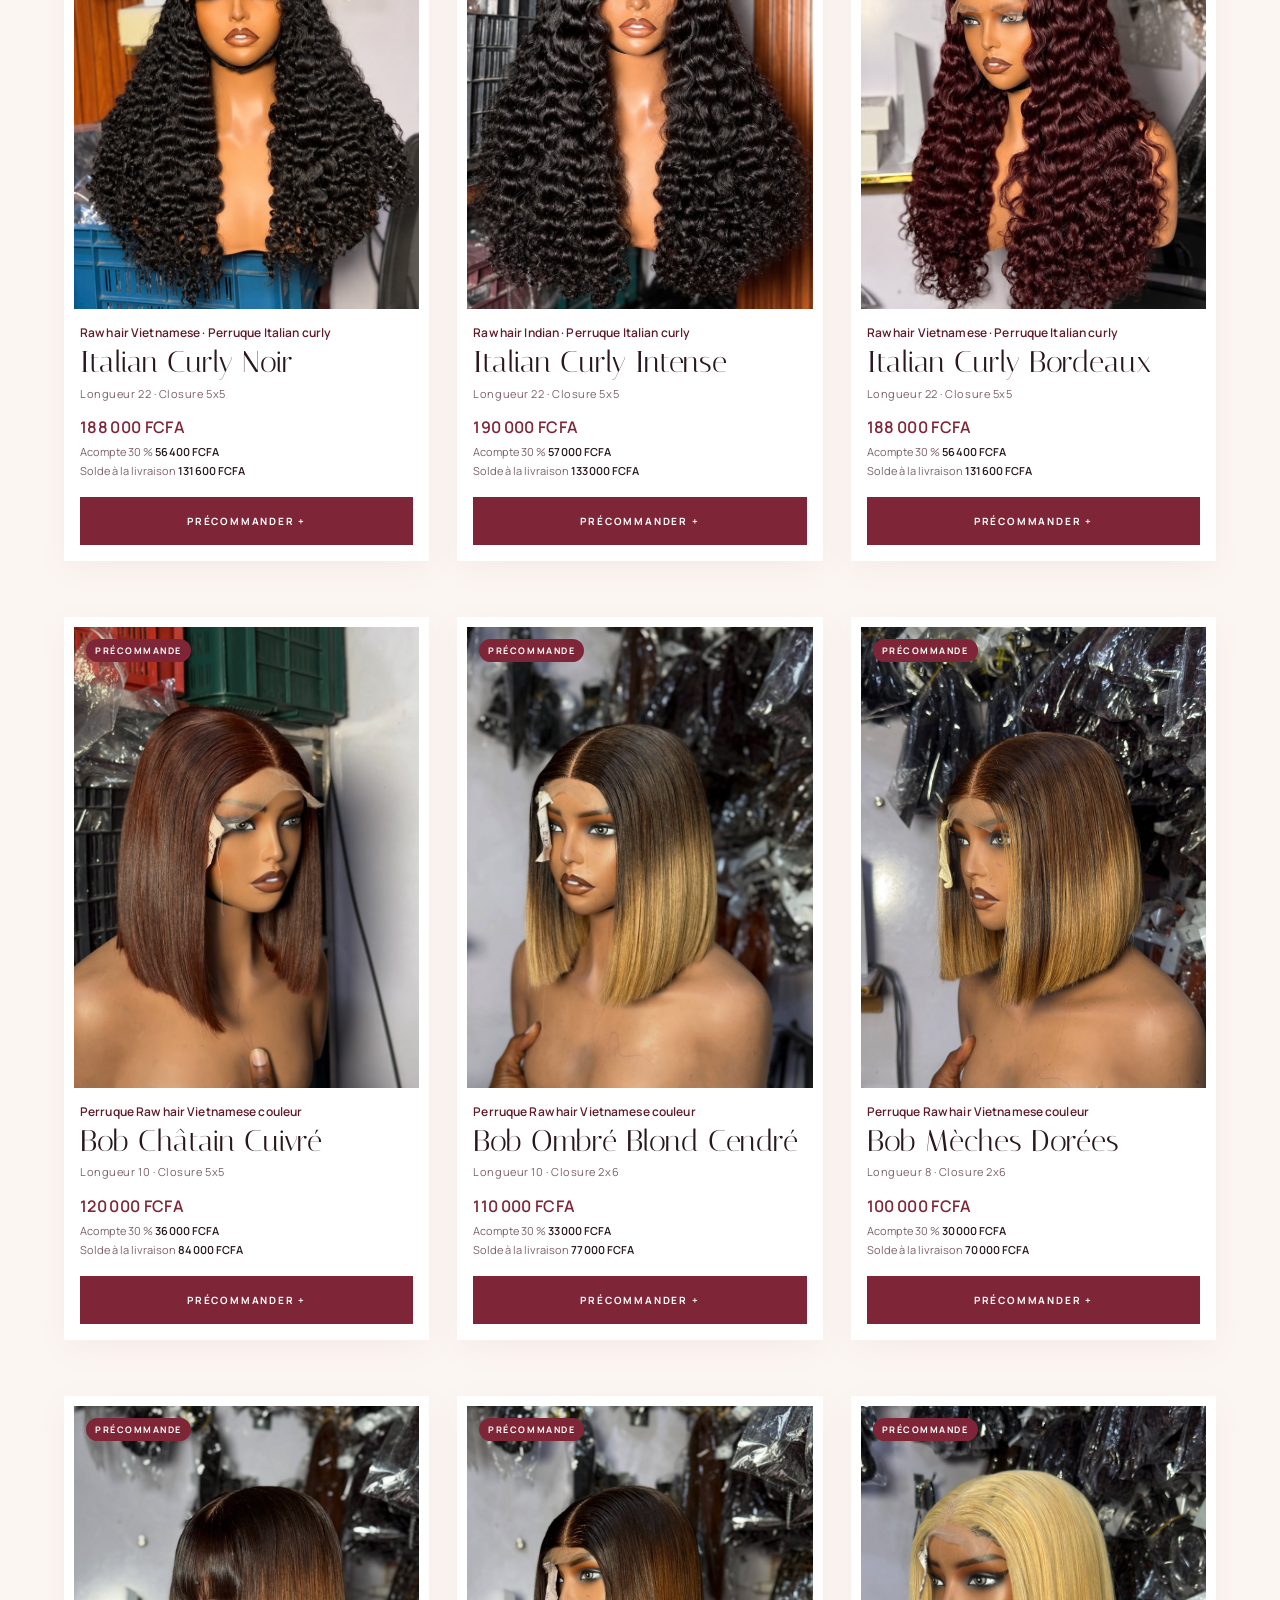
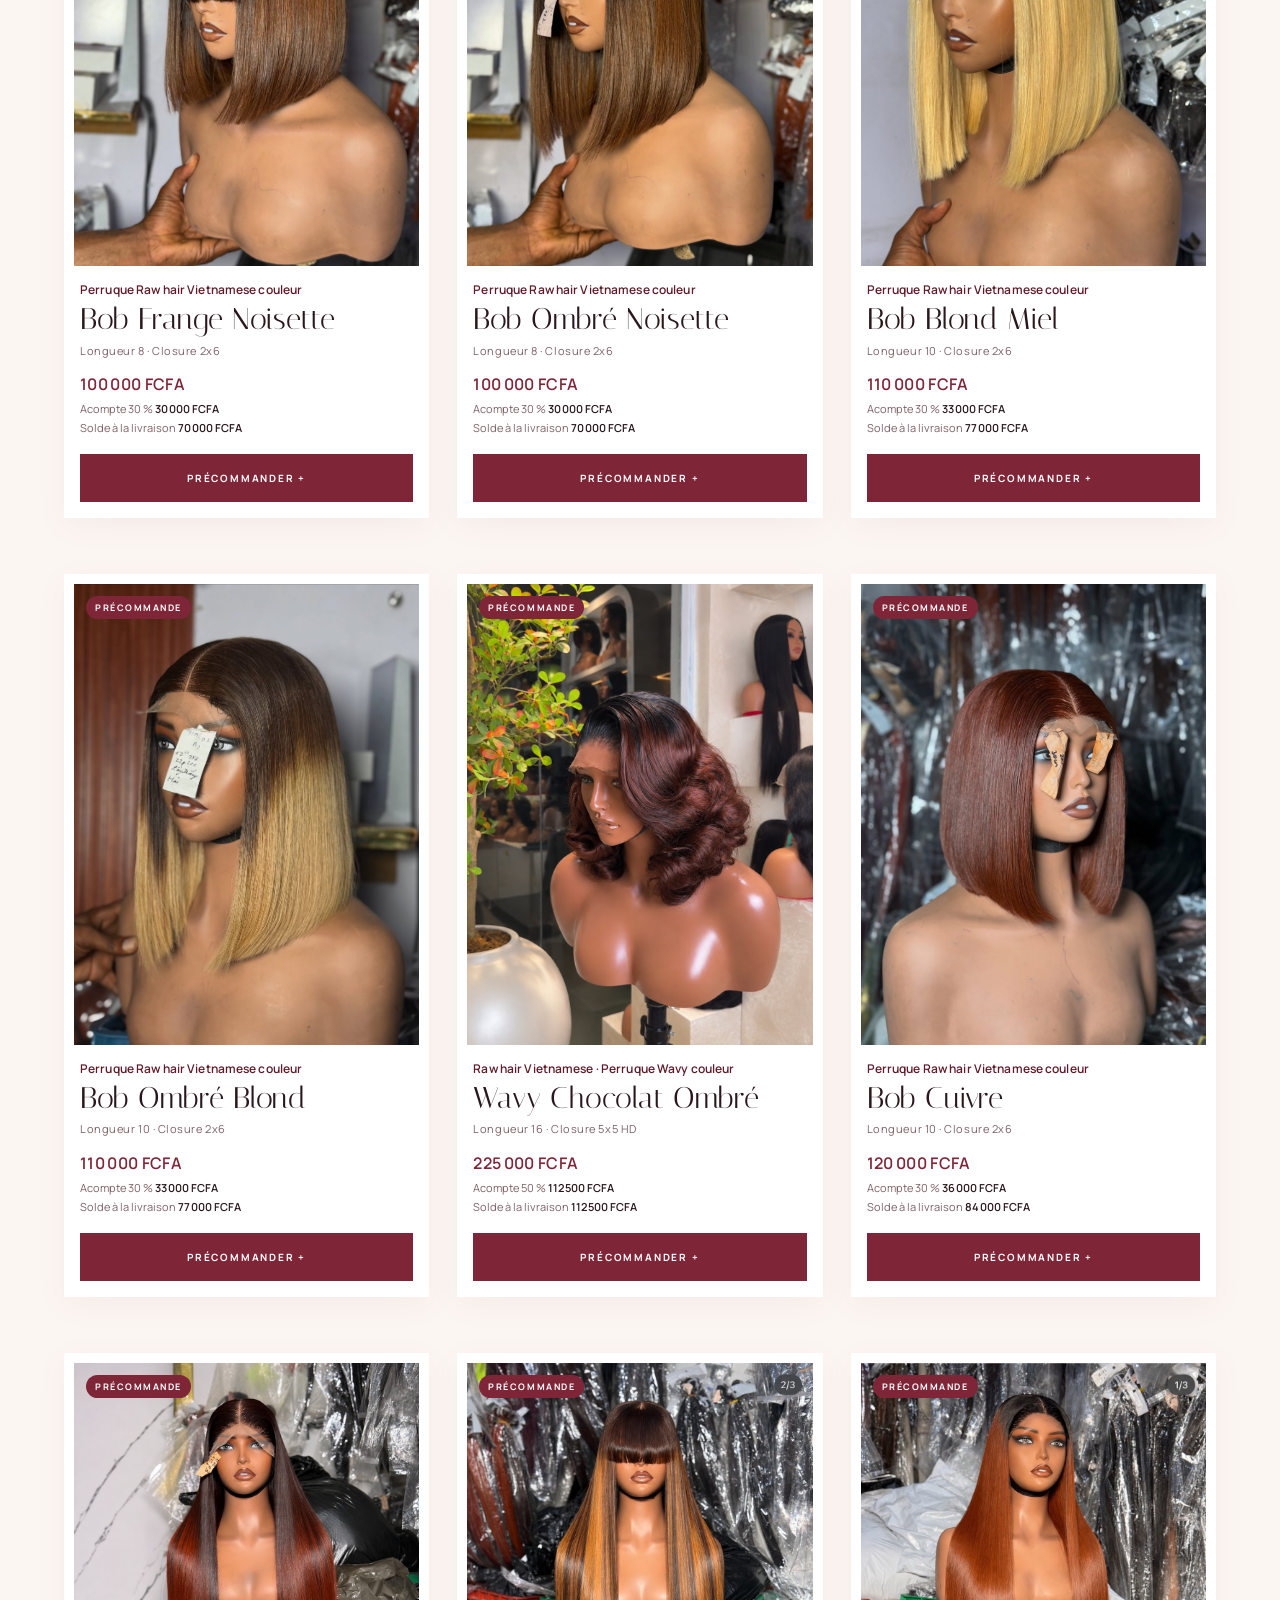
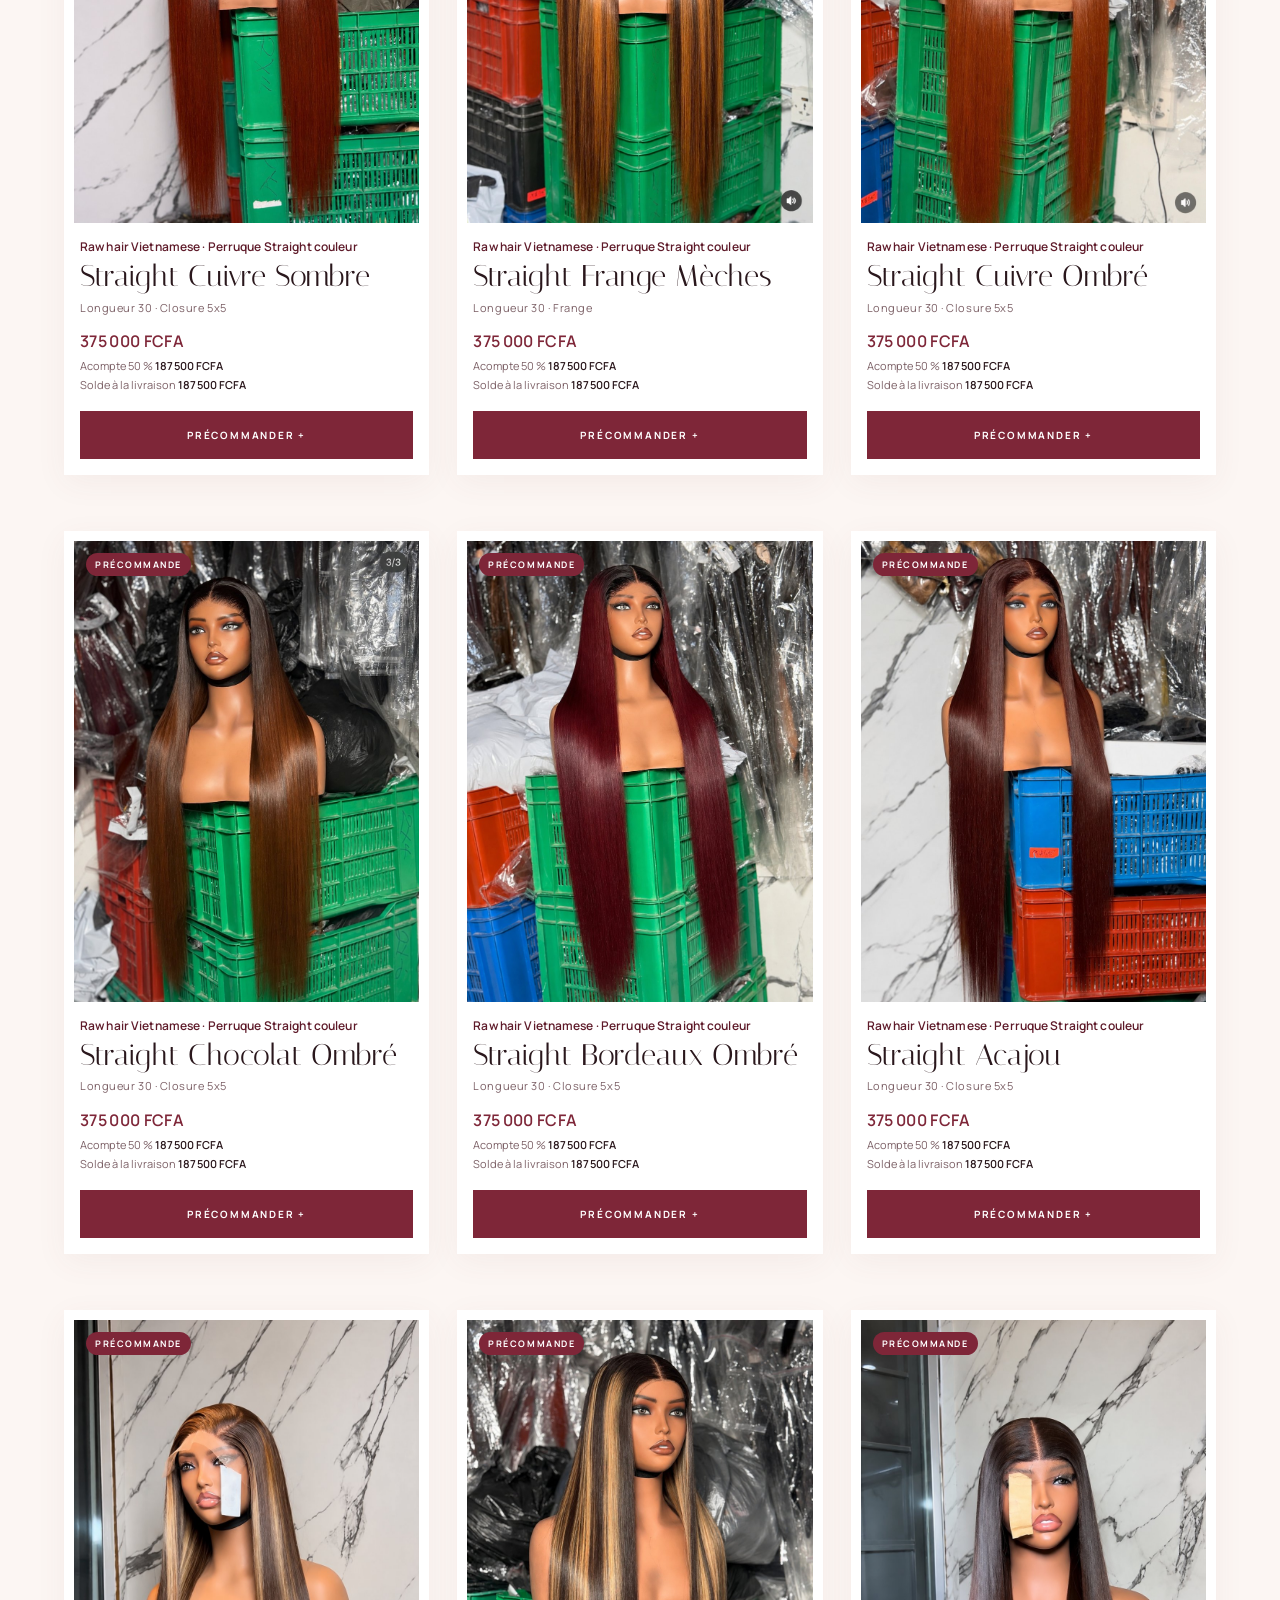
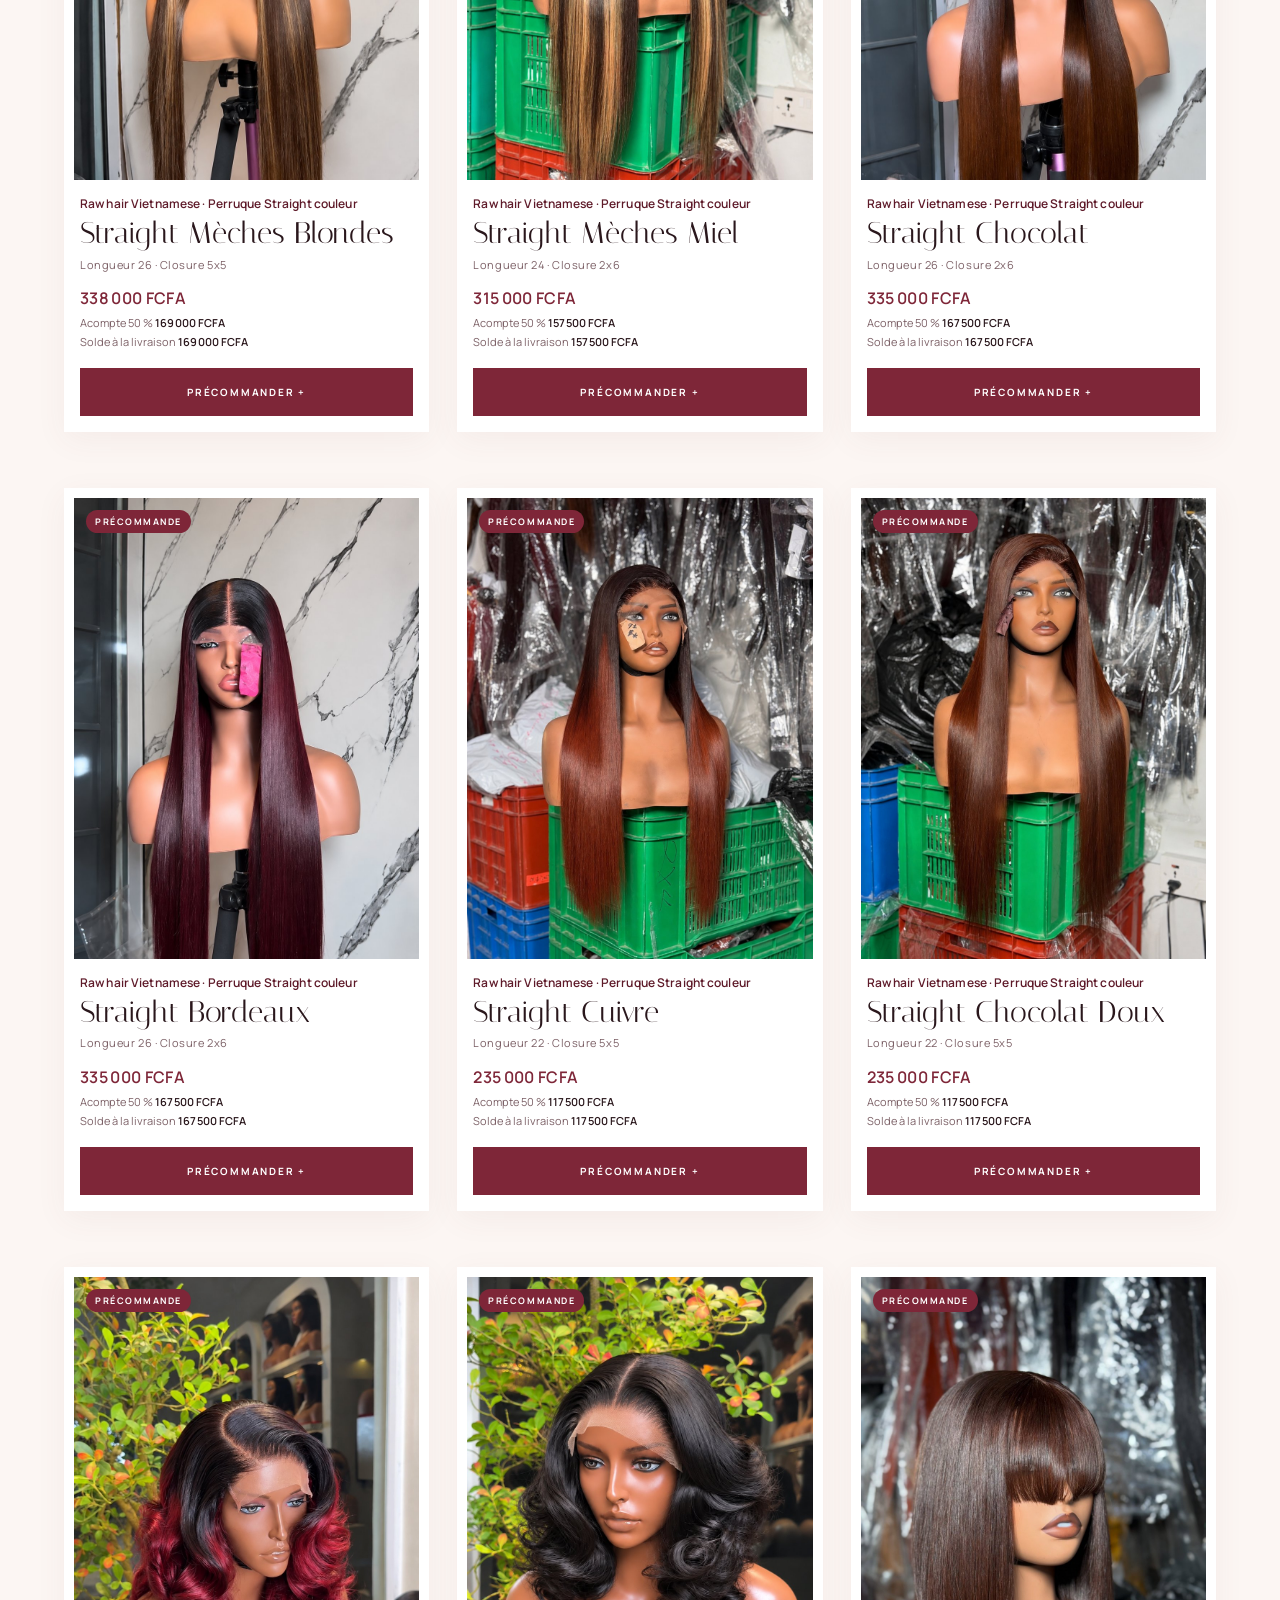
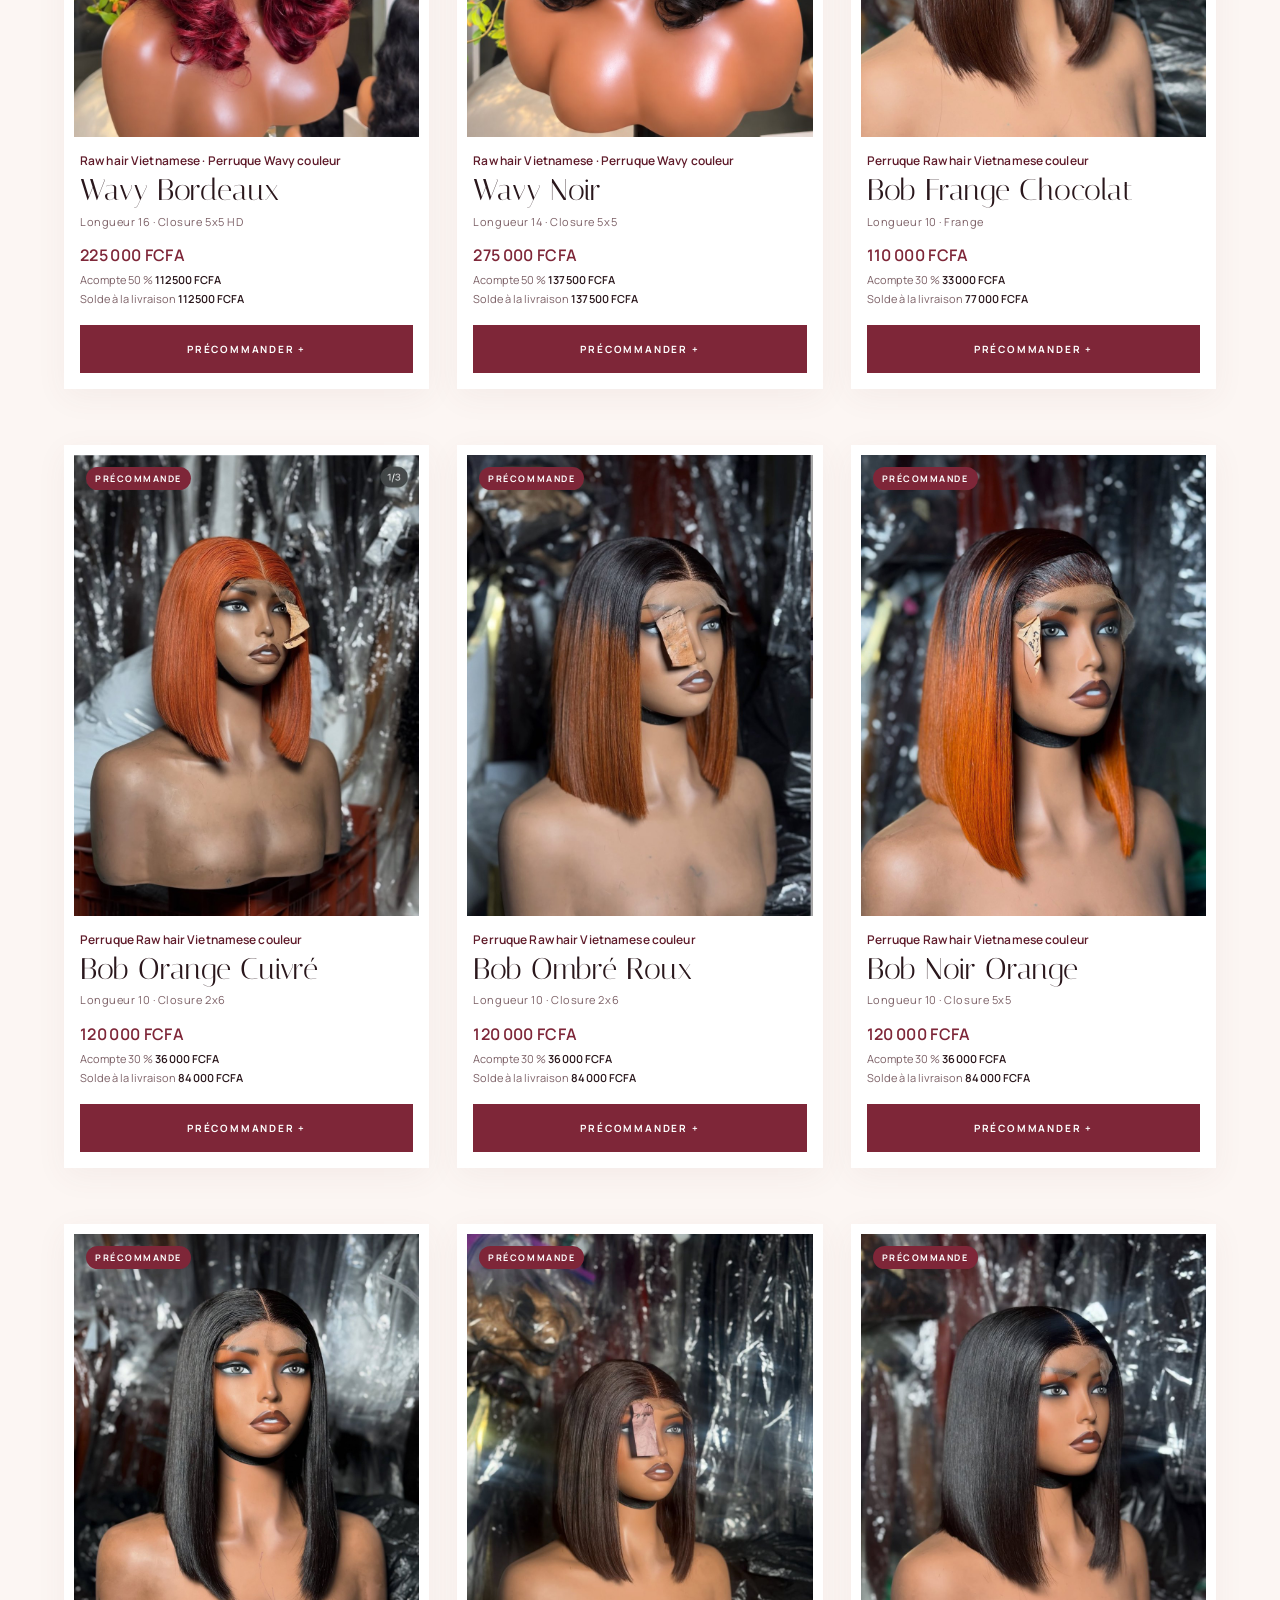
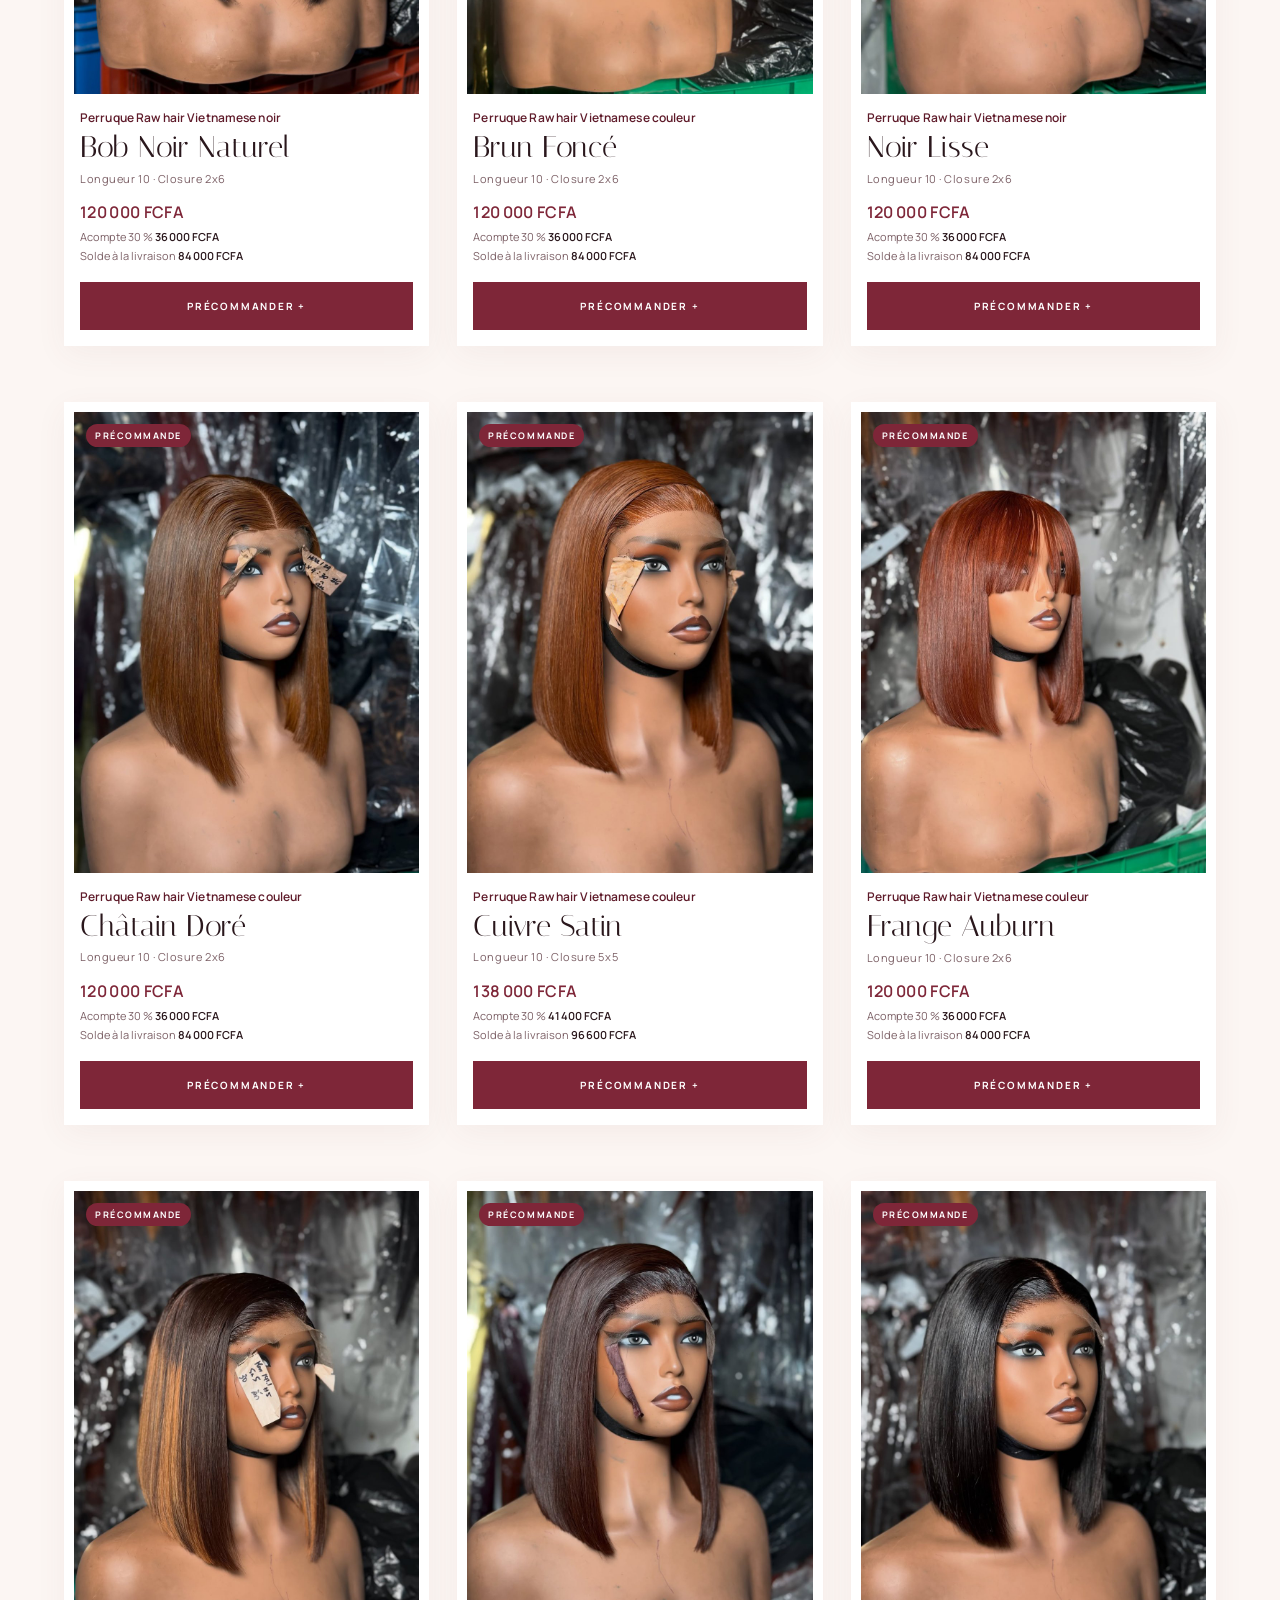
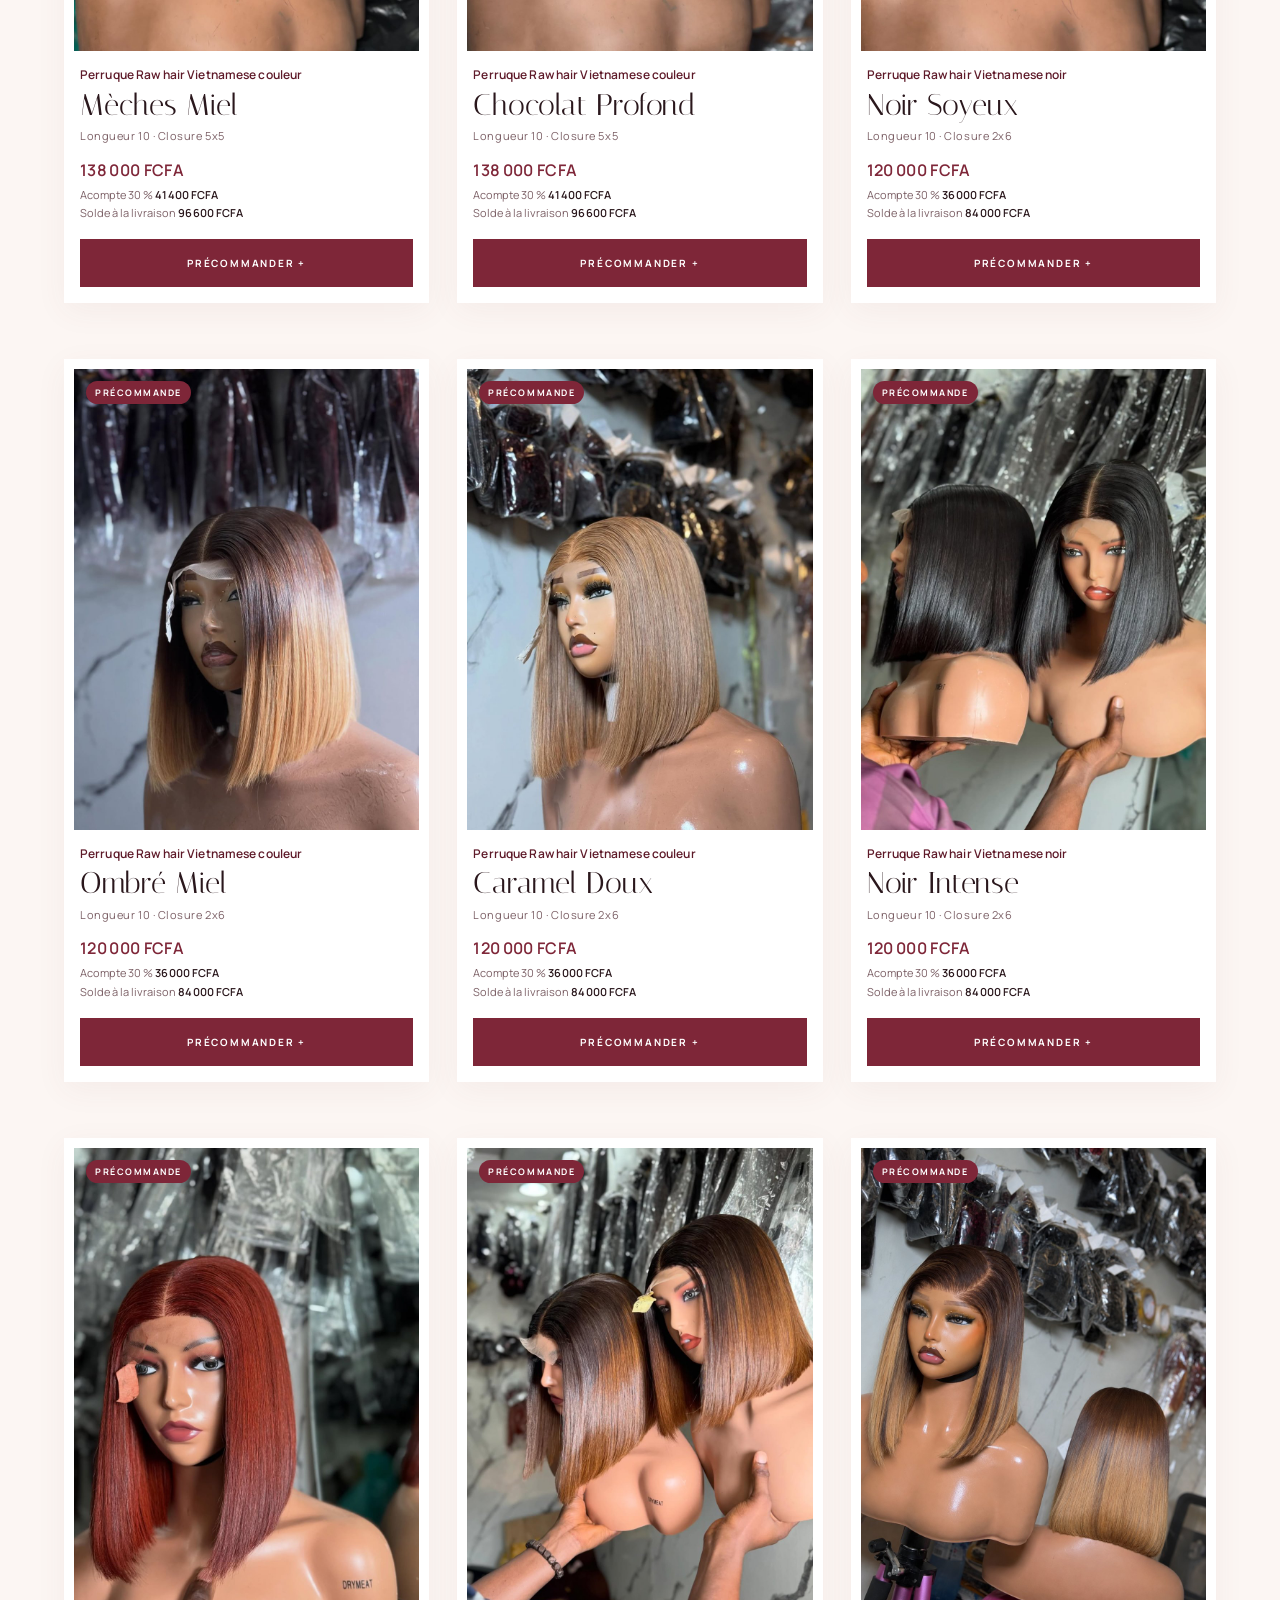
==== commit 07474bbc: "Ajout burmese, deep curly et bouncy wavy" ====
--- a/index.html
+++ b/index.html
@@ -12,7 +12,7 @@
 <link rel="preconnect" href="https://fonts.googleapis.com">
 <link rel="preconnect" href="https://fonts.gstatic.com" crossorigin>
 <link href="https://fonts.googleapis.com/css2?family=Italiana&family=Manrope:wght@400;500;600;700&display=swap" rel="stylesheet">
-<link rel="stylesheet" href="boutique.css">
+<link rel="stylesheet" href="boutique.css?v=20261111c">
 <style>
 :root{
 --encre:#2A171C;--doux:#7C6066;--ivoire:#FCF6F3;--poudre:#F2E1DB;--blush:#EBD3CB;--rose:#7E2638;--rose-fonce:#5E1A29;--or:#D9A79A;--ligne:#EBD8D1;--noir:#000;
@@ -223,6 +223,7 @@
       <button class="filtre" type="button" data-filtre="Couleur" aria-pressed="false">Couleur</button>
       <button class="filtre" type="button" data-filtre="Noir" aria-pressed="false">Noir</button>
       <button class="filtre" type="button" data-filtre="Wavy" aria-pressed="false">Wavy layers</button>
+      <button class="filtre" type="button" data-filtre="Curly" aria-pressed="false">Curly</button>
       <button class="filtre" type="button" data-filtre="Longue" aria-pressed="false">Longues</button>
     </div>
     <div class="grille" id="produits"></div>
@@ -270,7 +271,7 @@
   <div class="pied-bas">© 2026 Bellelux Hair · Côte d’Ivoire · Toutes les perruques sont en précommande</div>
 </footer>
 
-<script src="produits-hair.js"></script>
-<script src="boutique.js"></script>
+<script src="produits-hair.js?v=20261111c"></script>
+<script src="boutique.js?v=20261111c"></script>
 </body>
 </html>
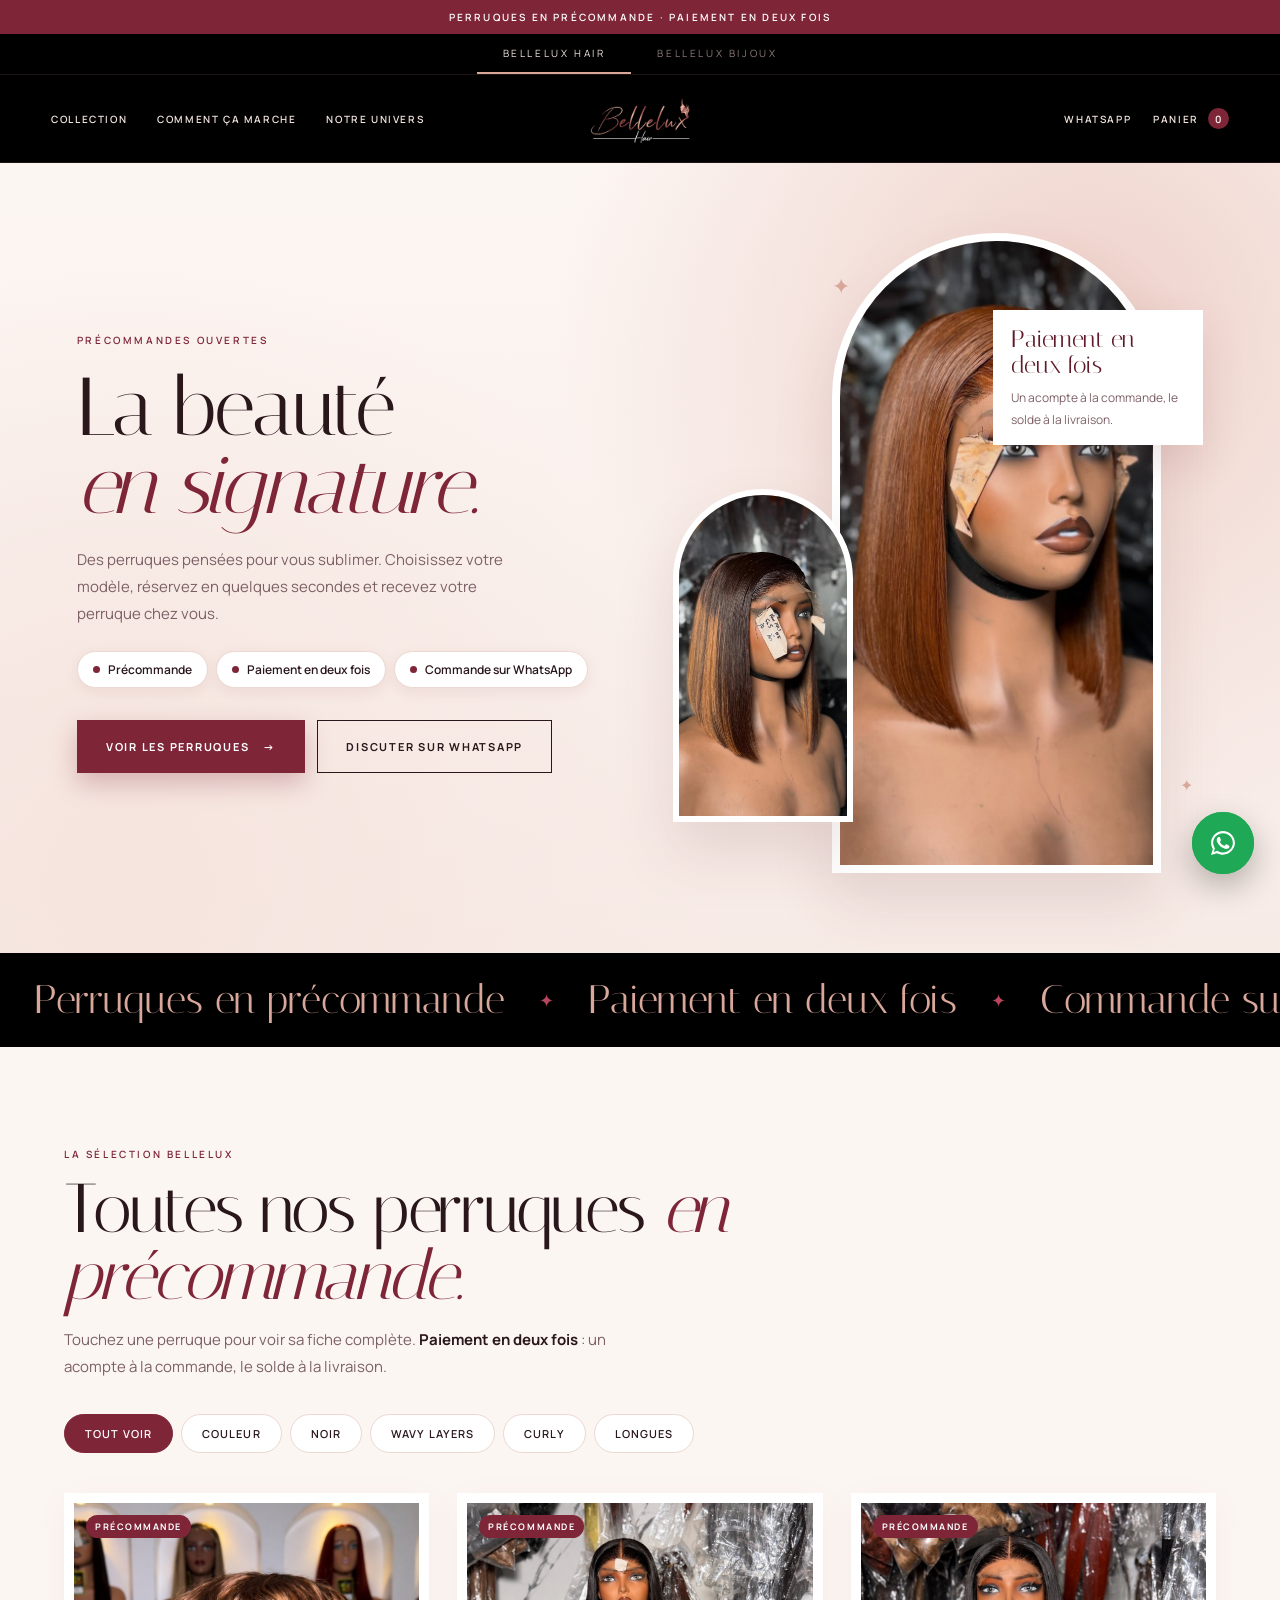
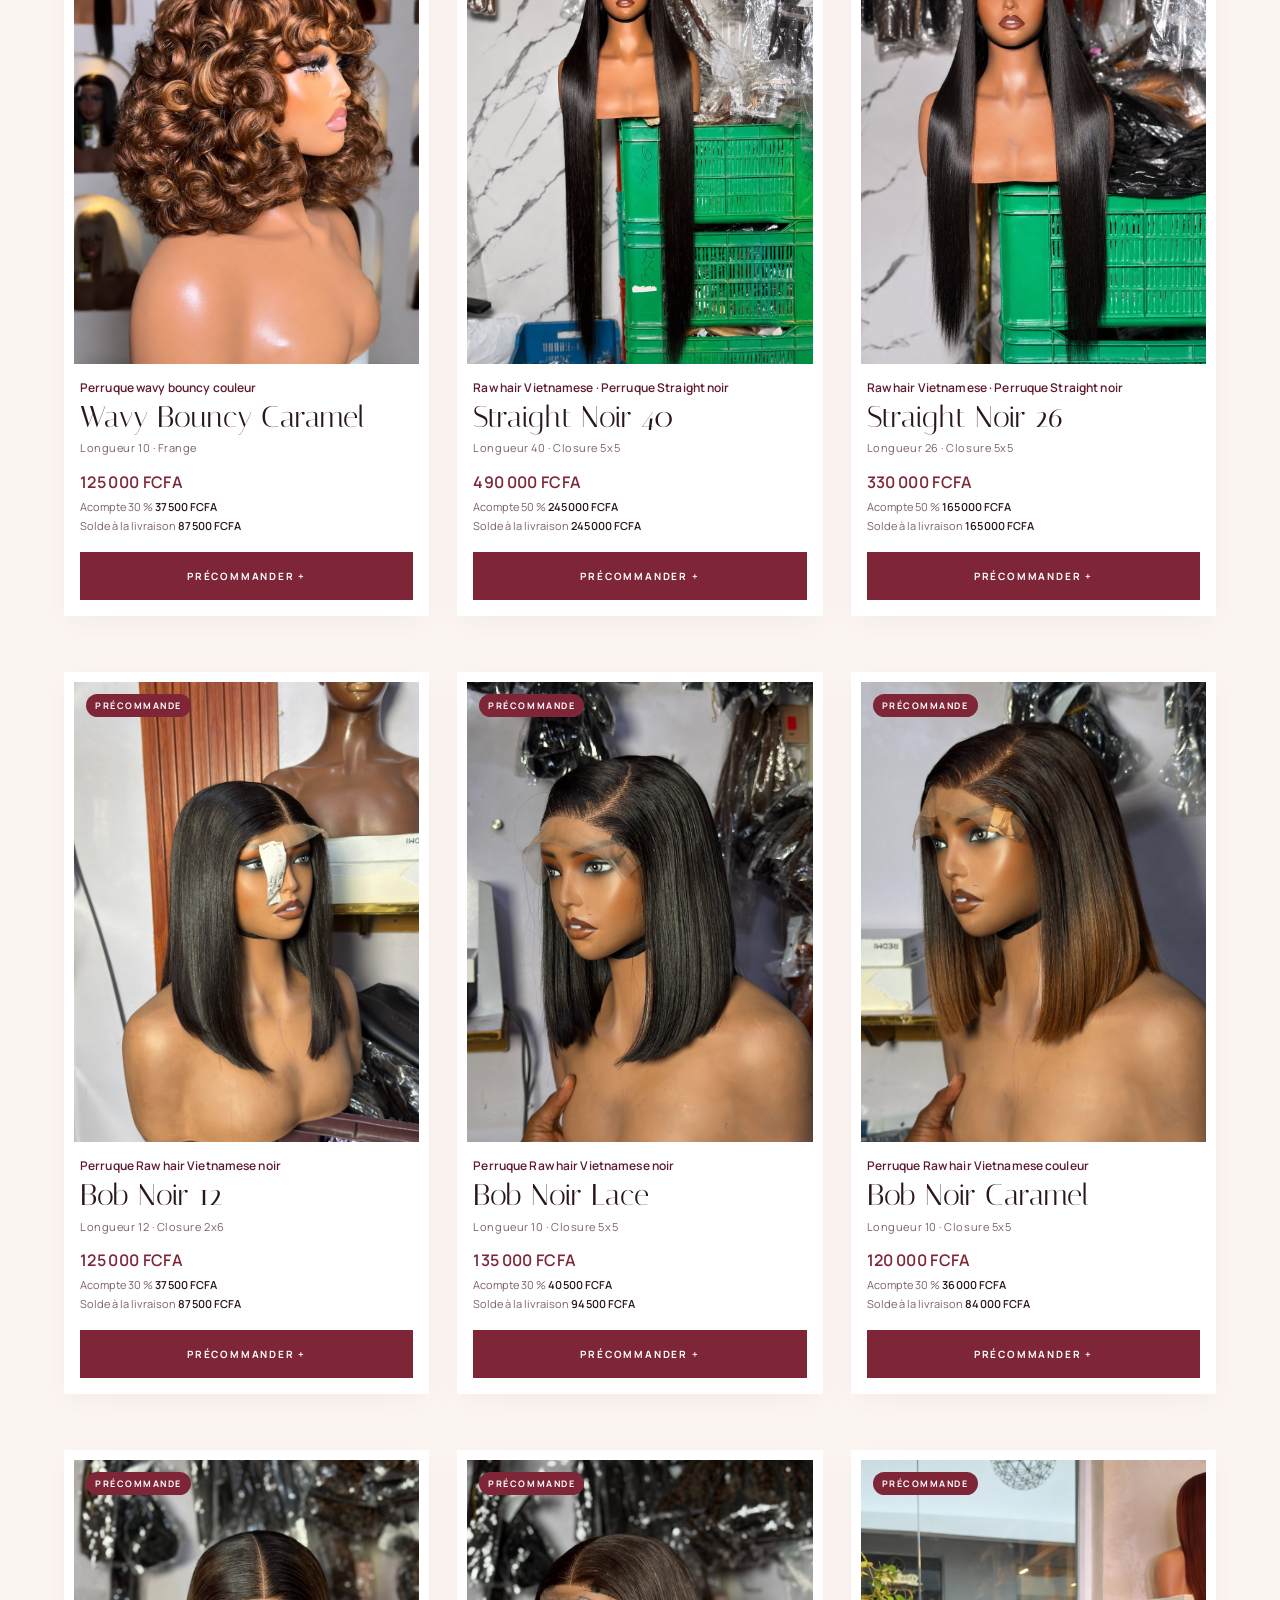
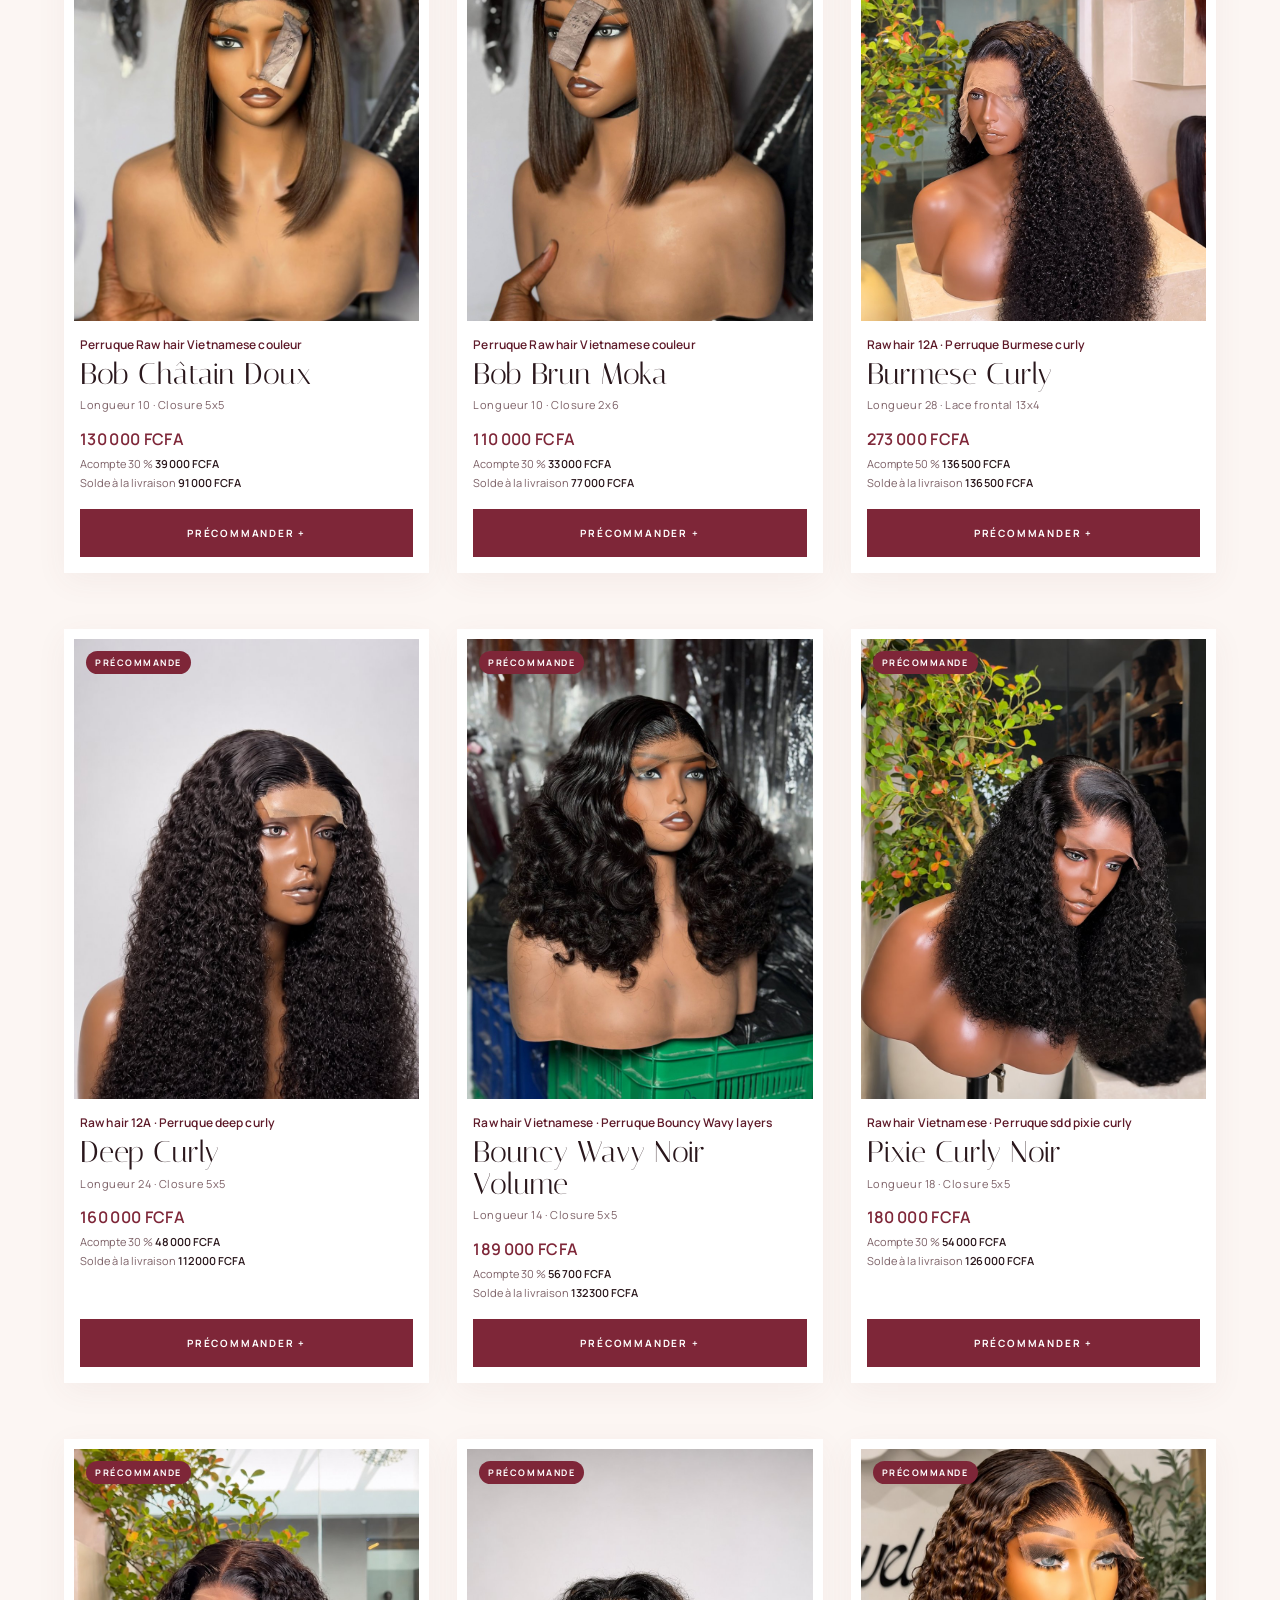
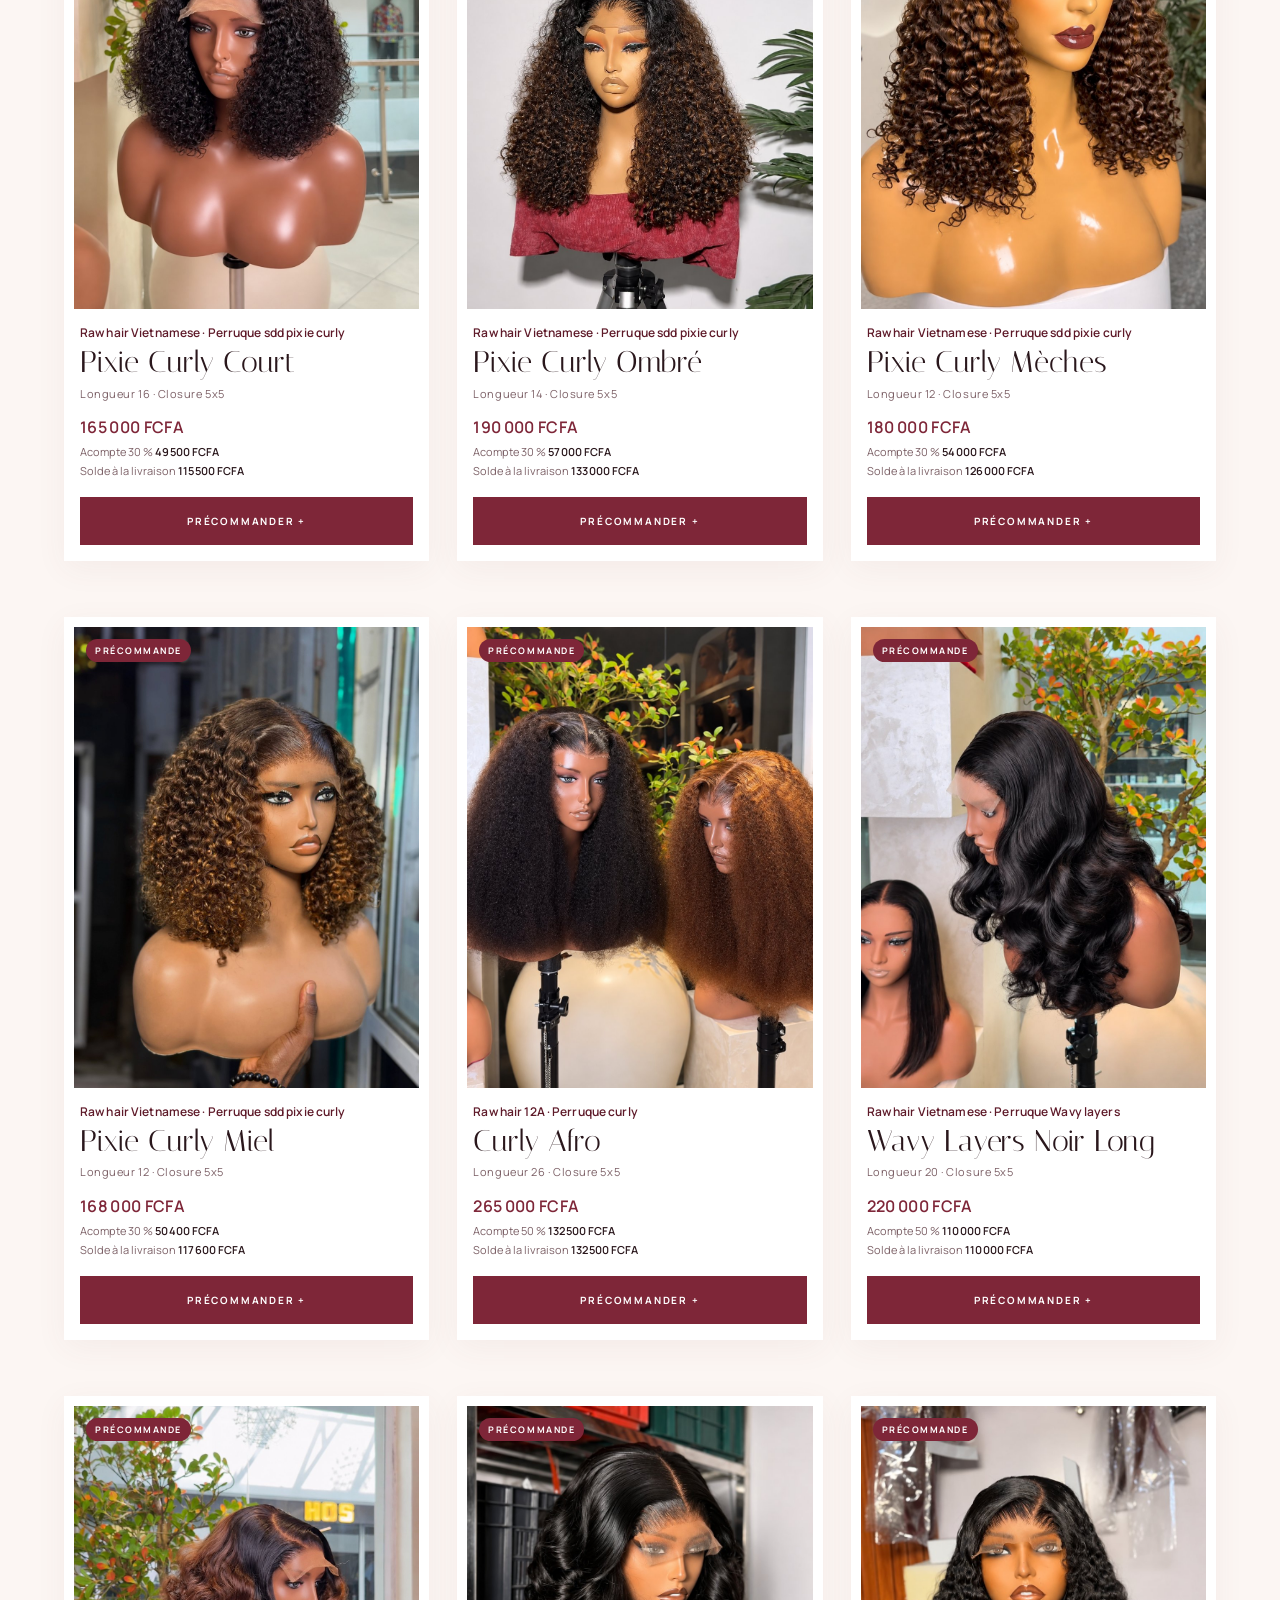
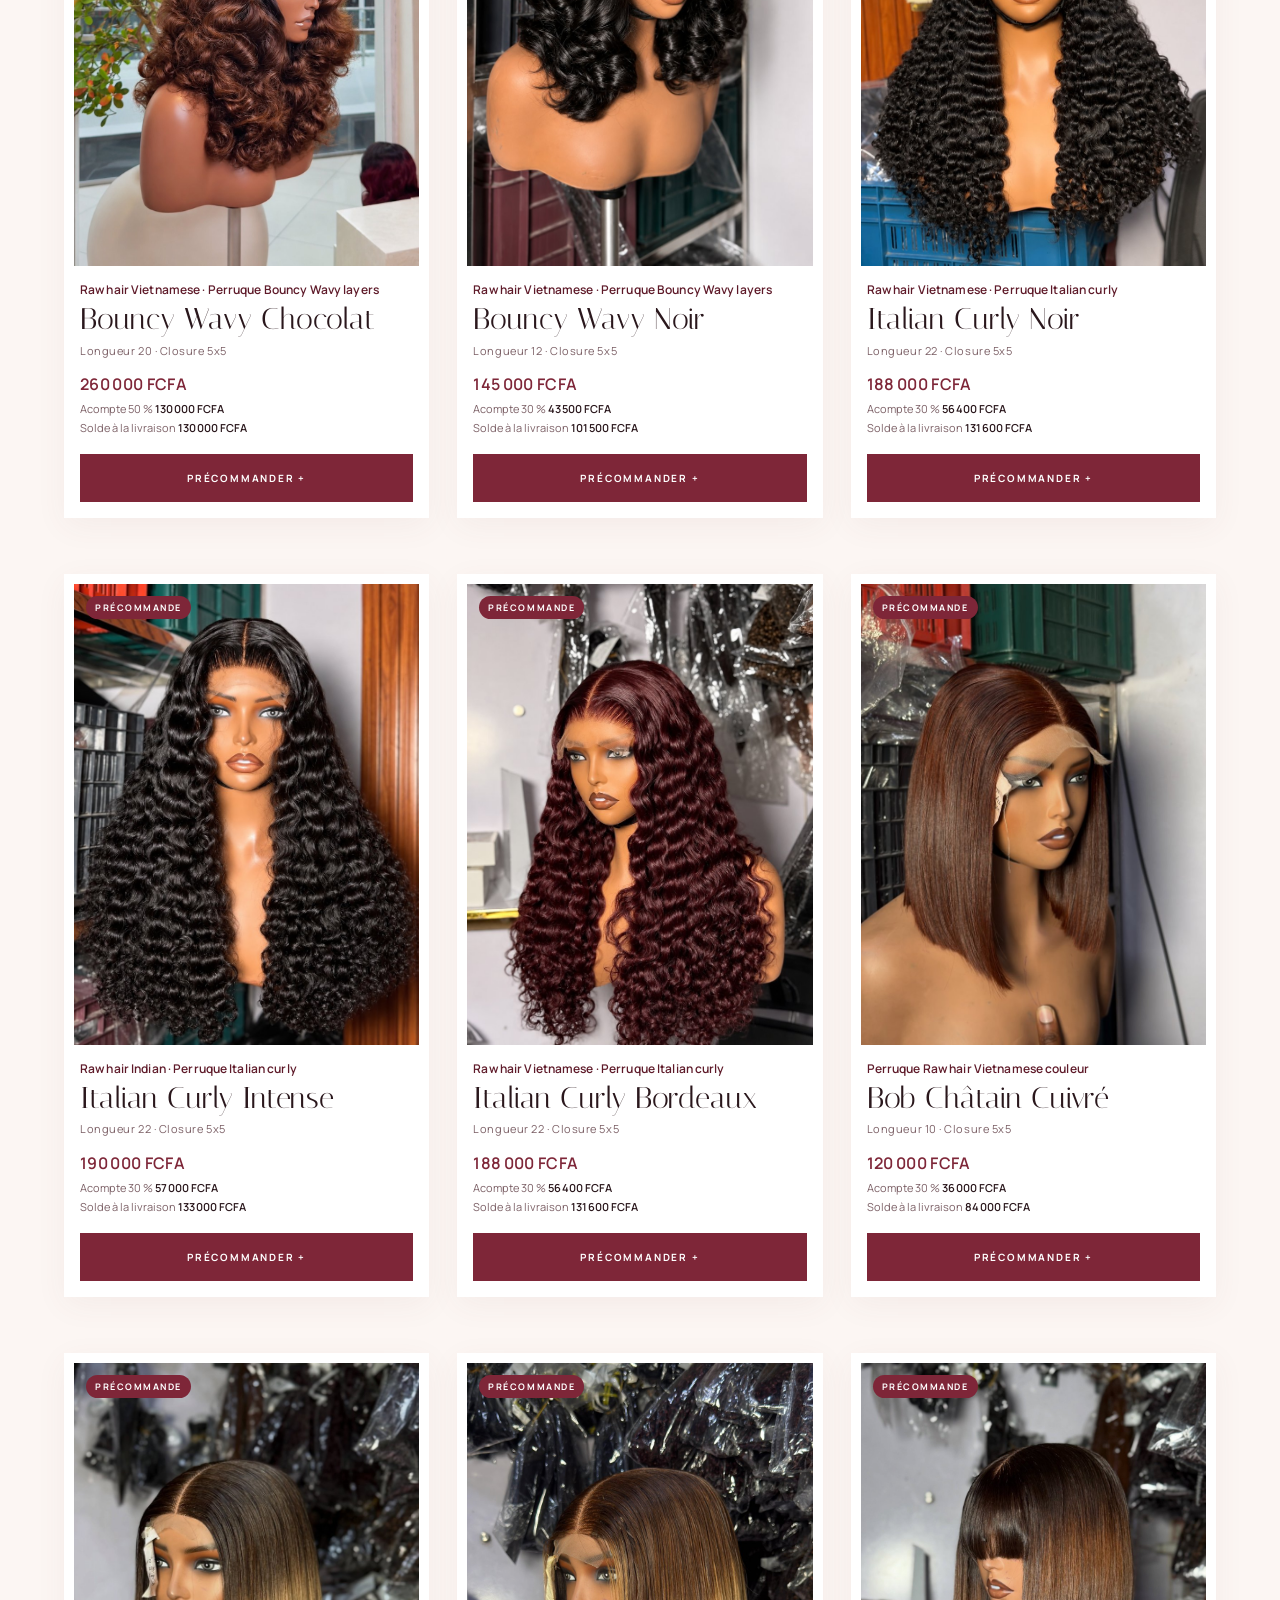
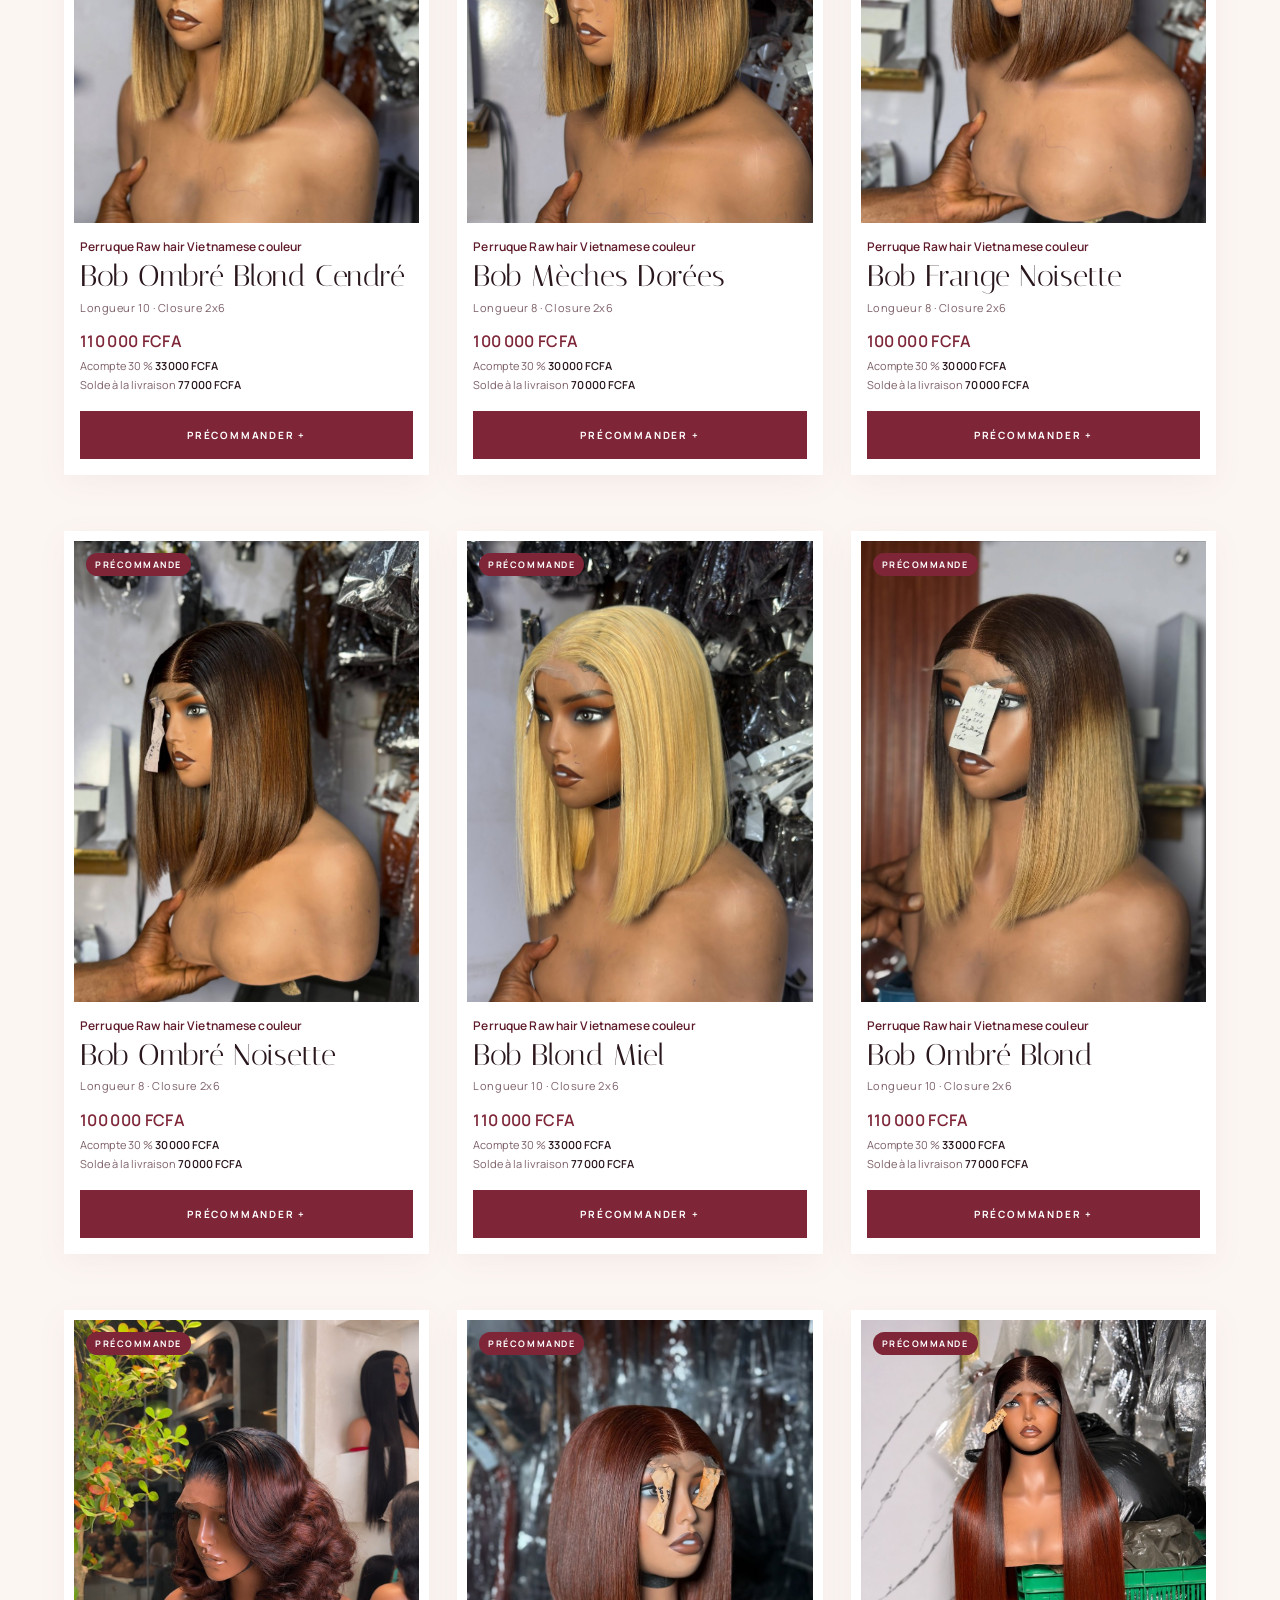
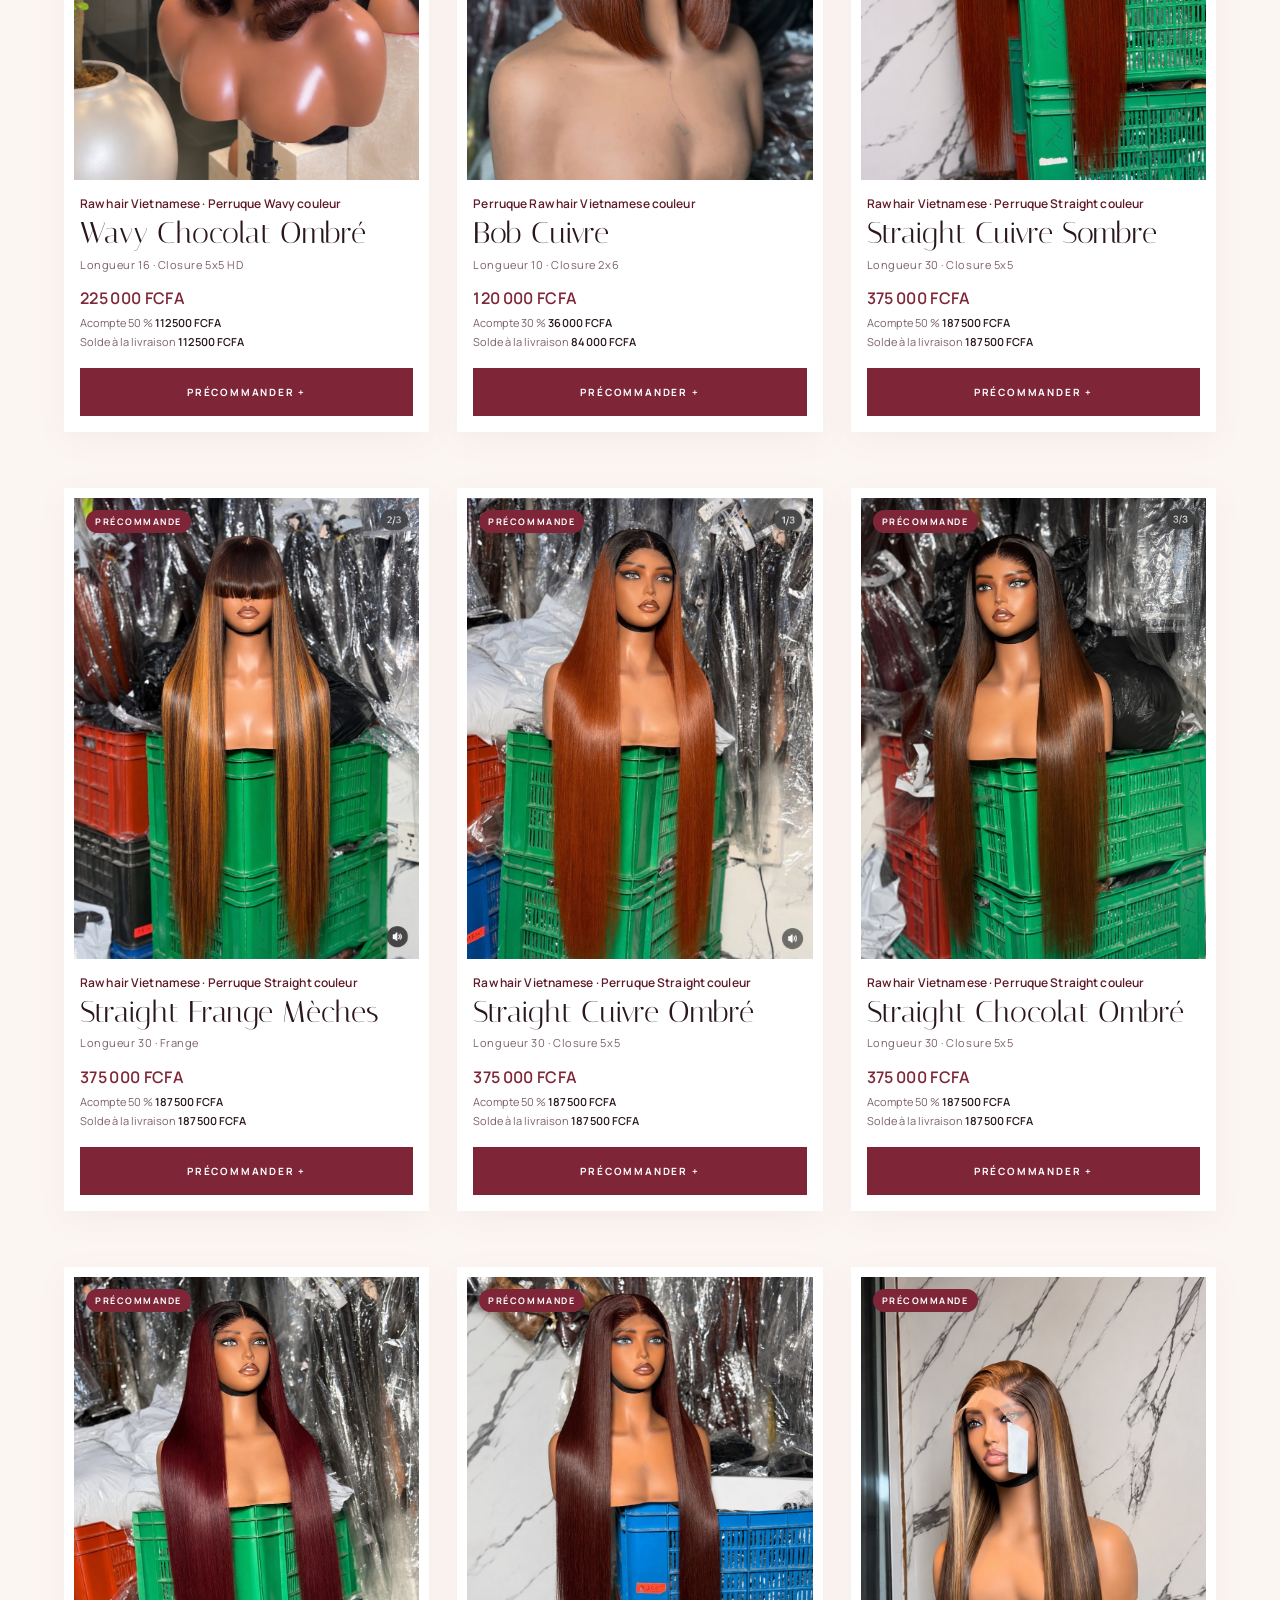
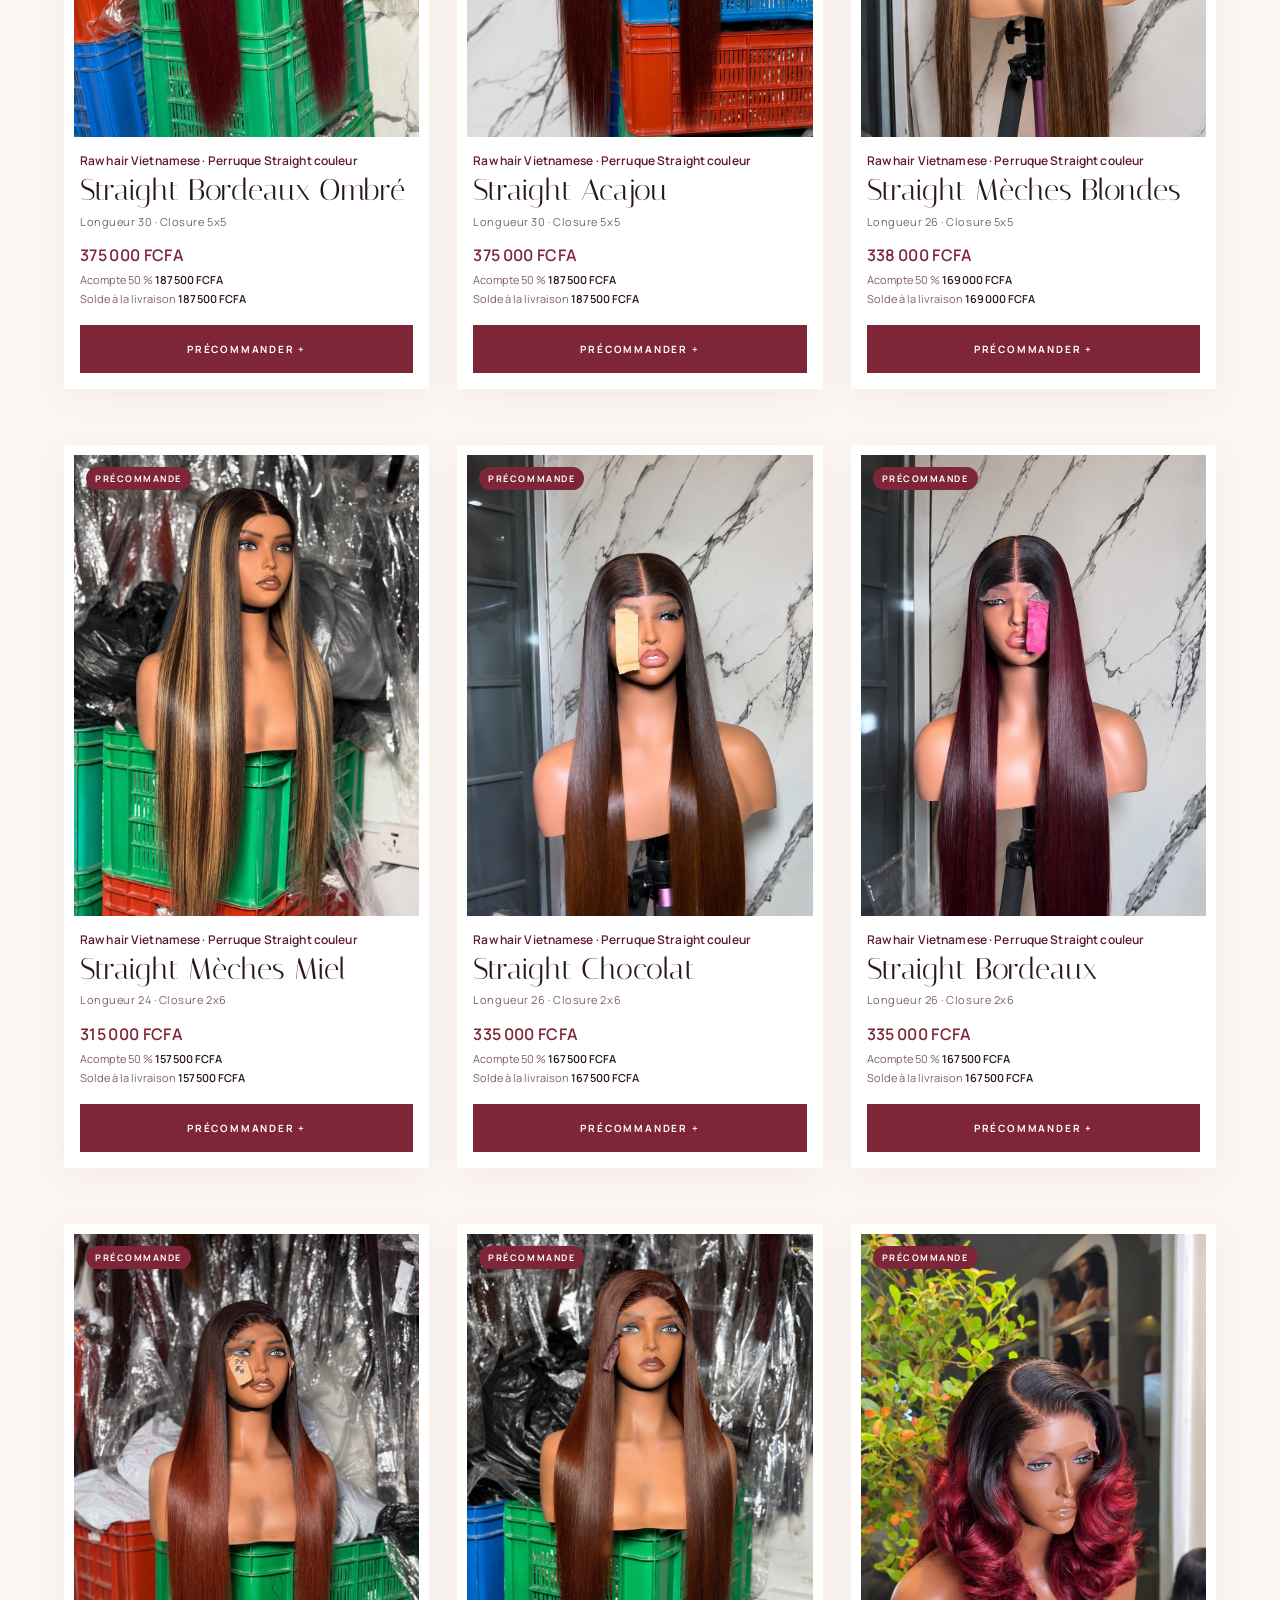
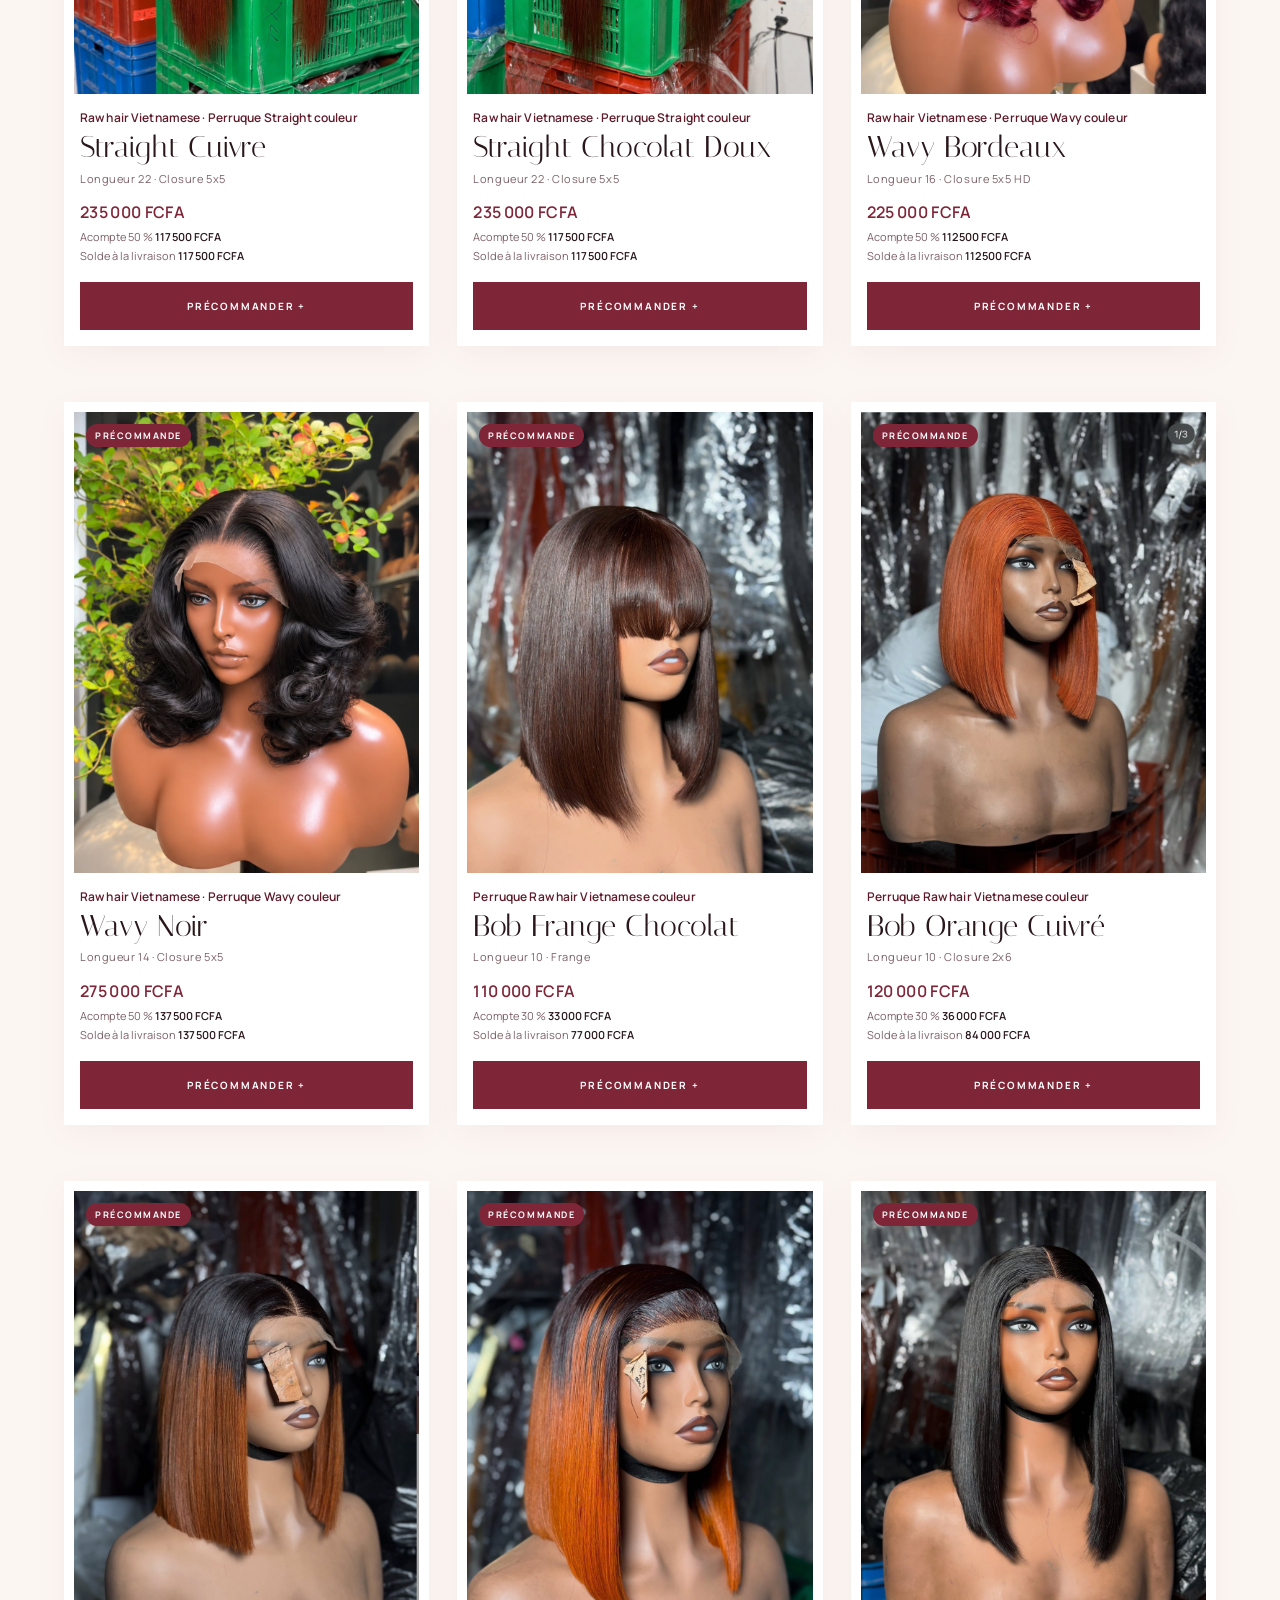
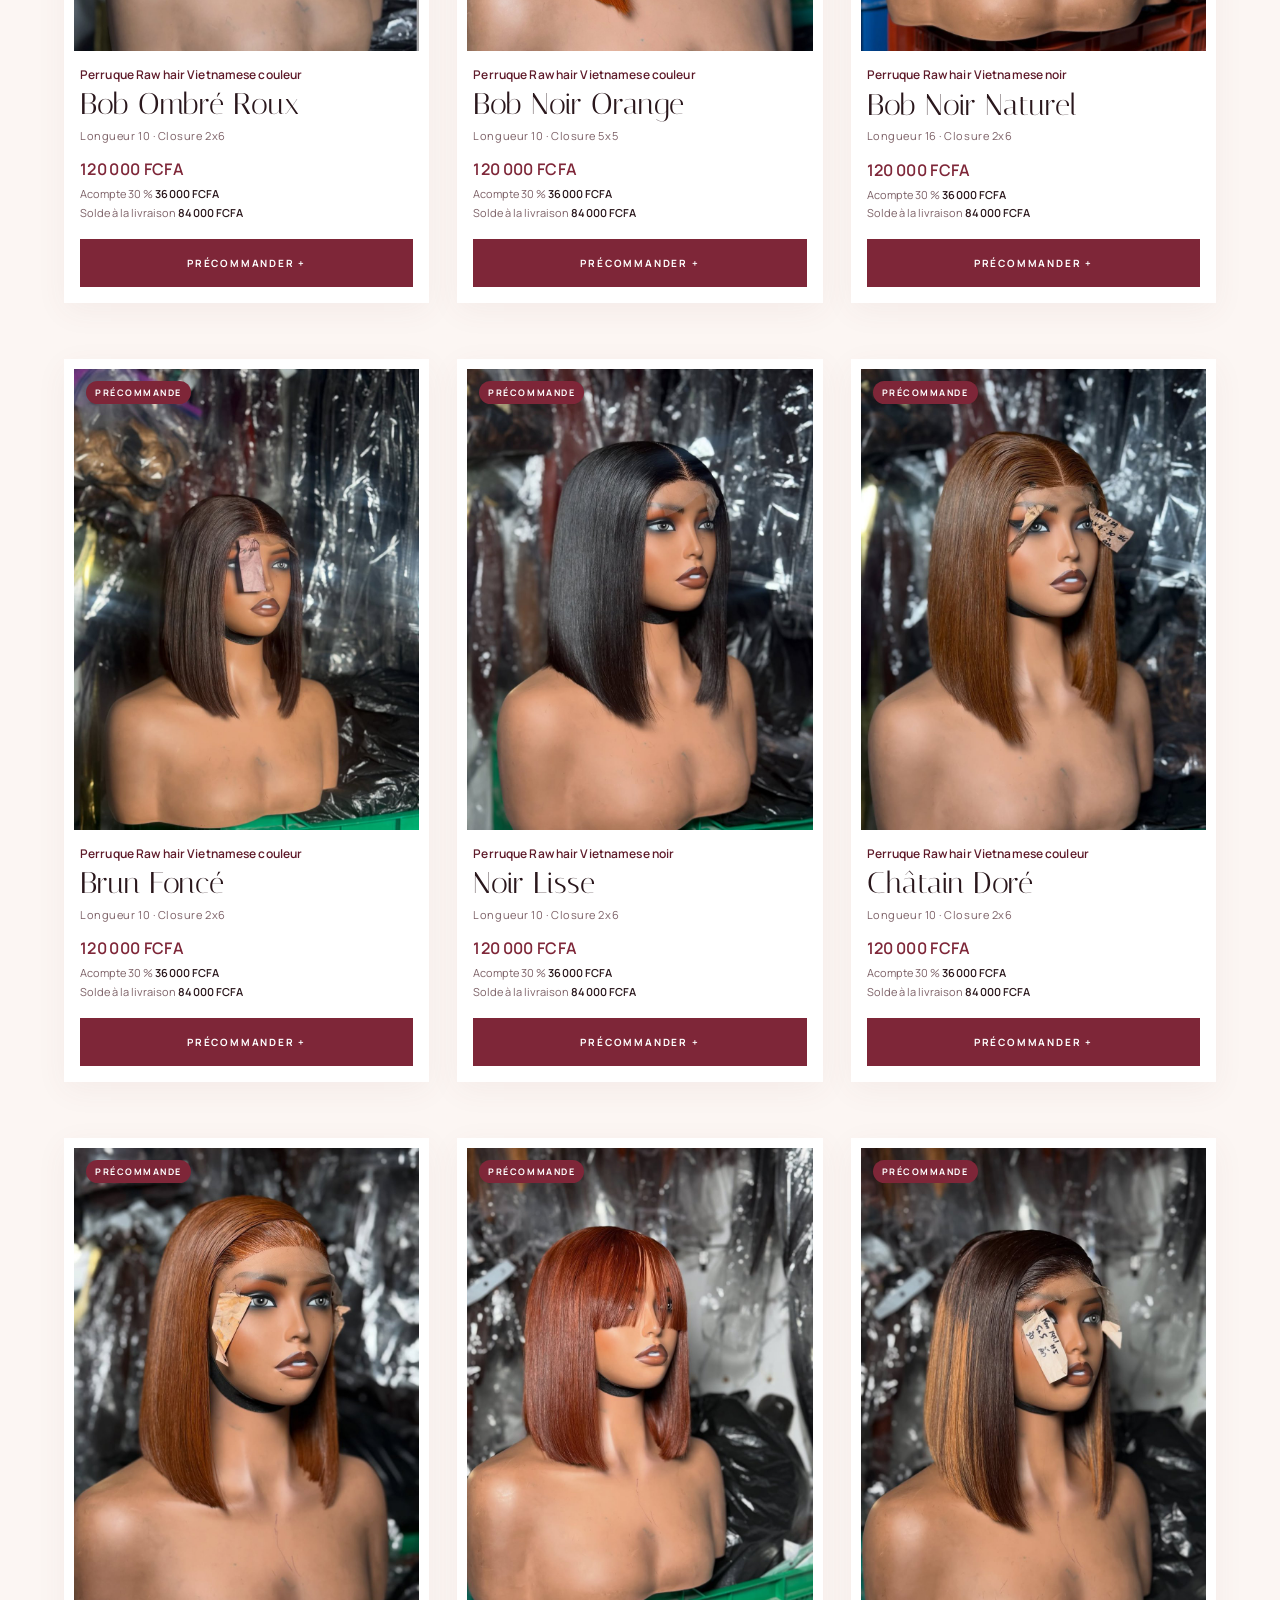
==== commit 2ffef916: "Ajout wavy bouncy caramel" ====
--- a/index.html
+++ b/index.html
@@ -12,7 +12,7 @@
 <link rel="preconnect" href="https://fonts.googleapis.com">
 <link rel="preconnect" href="https://fonts.gstatic.com" crossorigin>
 <link href="https://fonts.googleapis.com/css2?family=Italiana&family=Manrope:wght@400;500;600;700&display=swap" rel="stylesheet">
-<link rel="stylesheet" href="boutique.css?v=20261111c">
+<link rel="stylesheet" href="boutique.css?v=20261111e">
 <style>
 :root{
 --encre:#2A171C;--doux:#7C6066;--ivoire:#FCF6F3;--poudre:#F2E1DB;--blush:#EBD3CB;--rose:#7E2638;--rose-fonce:#5E1A29;--or:#D9A79A;--ligne:#EBD8D1;--noir:#000;
@@ -271,7 +271,7 @@
   <div class="pied-bas">© 2026 Bellelux Hair · Côte d’Ivoire · Toutes les perruques sont en précommande</div>
 </footer>
 
-<script src="produits-hair.js?v=20261111c"></script>
-<script src="boutique.js?v=20261111c"></script>
+<script src="produits-hair.js?v=20261111e"></script>
+<script src="boutique.js?v=20261111e"></script>
 </body>
 </html>
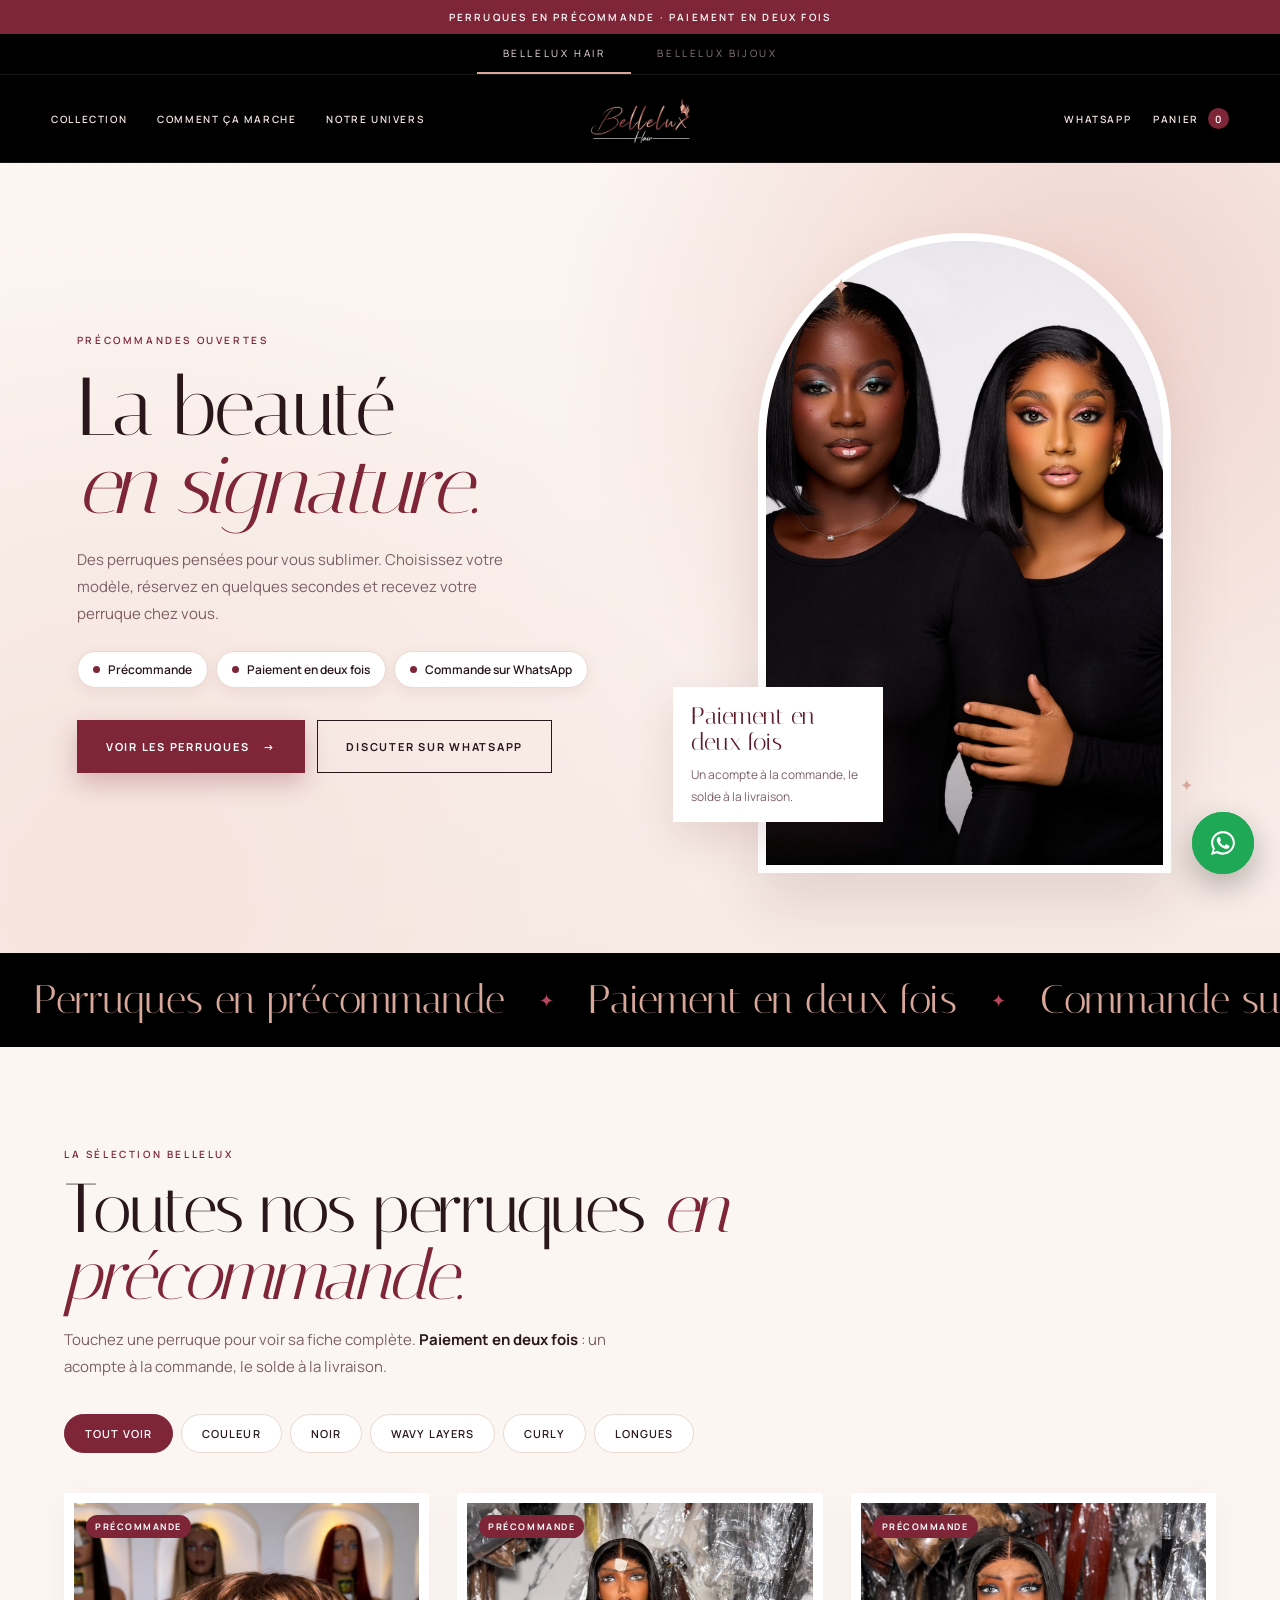
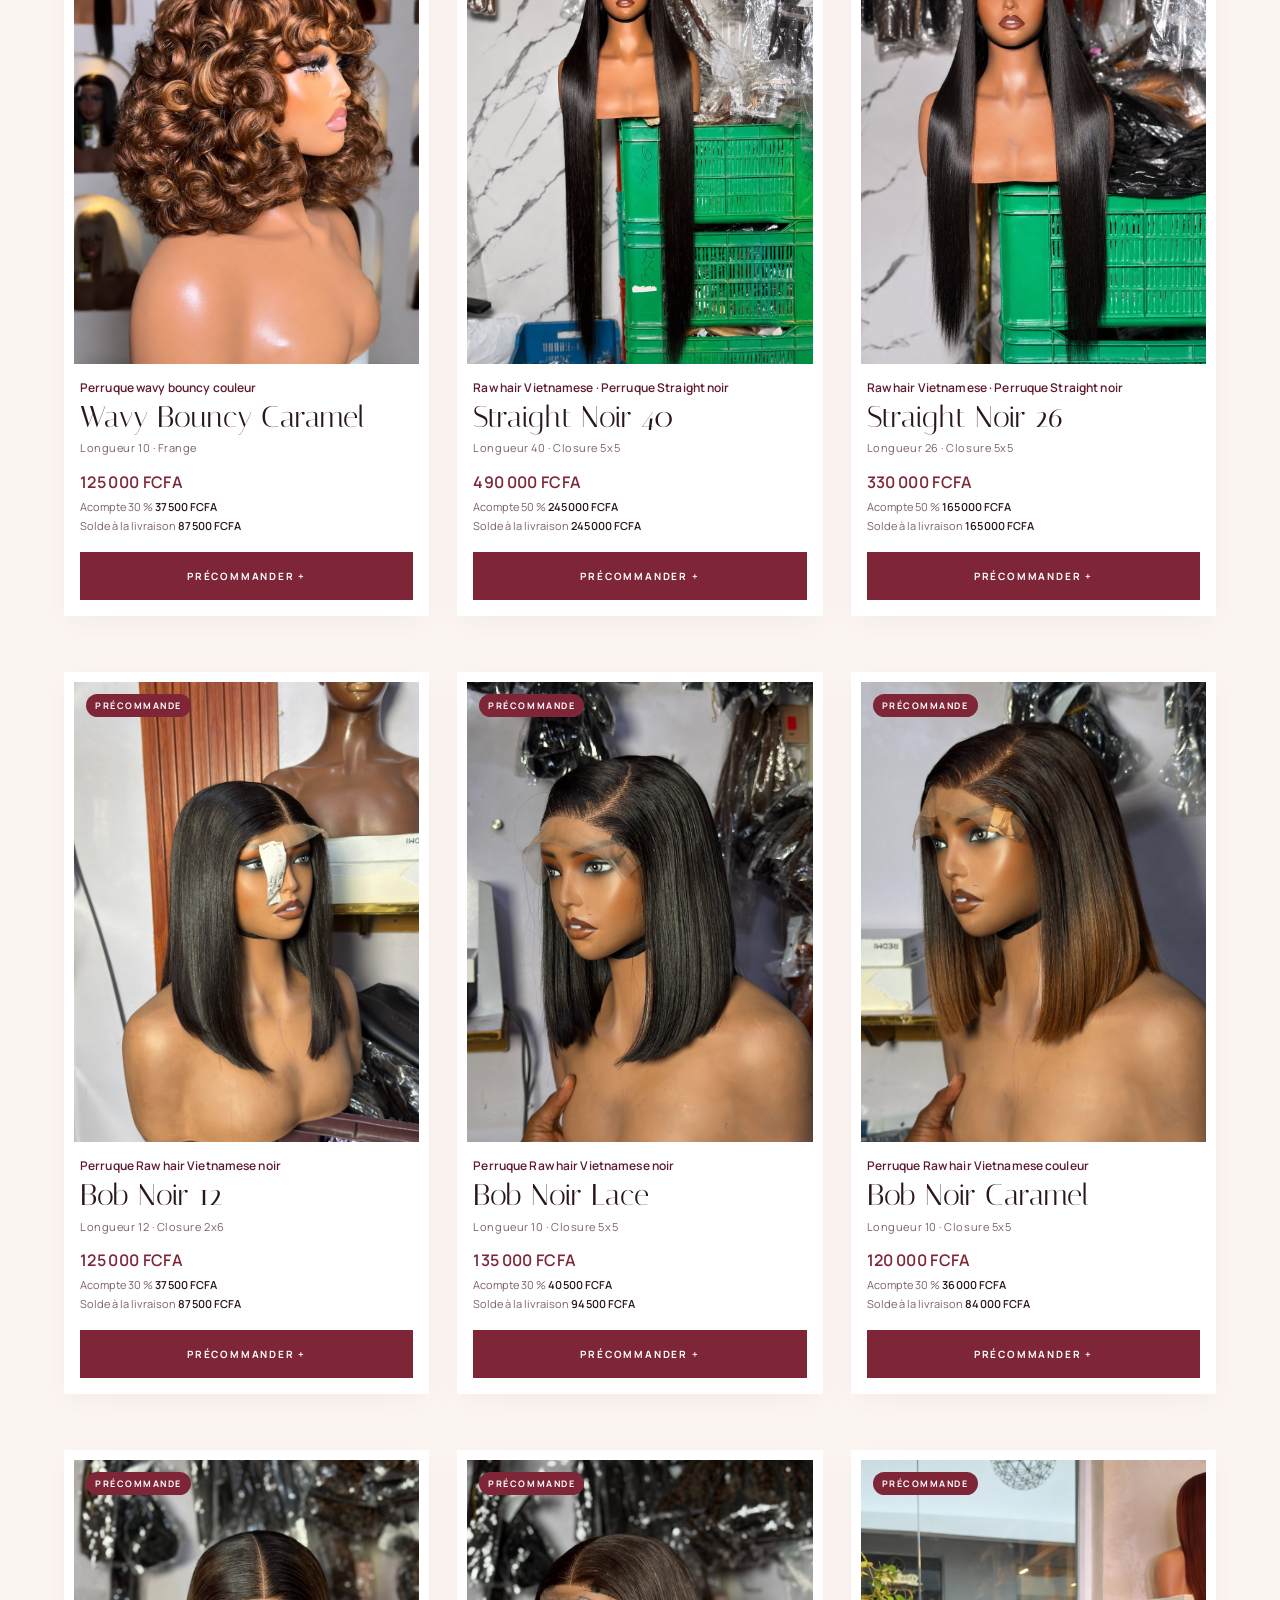
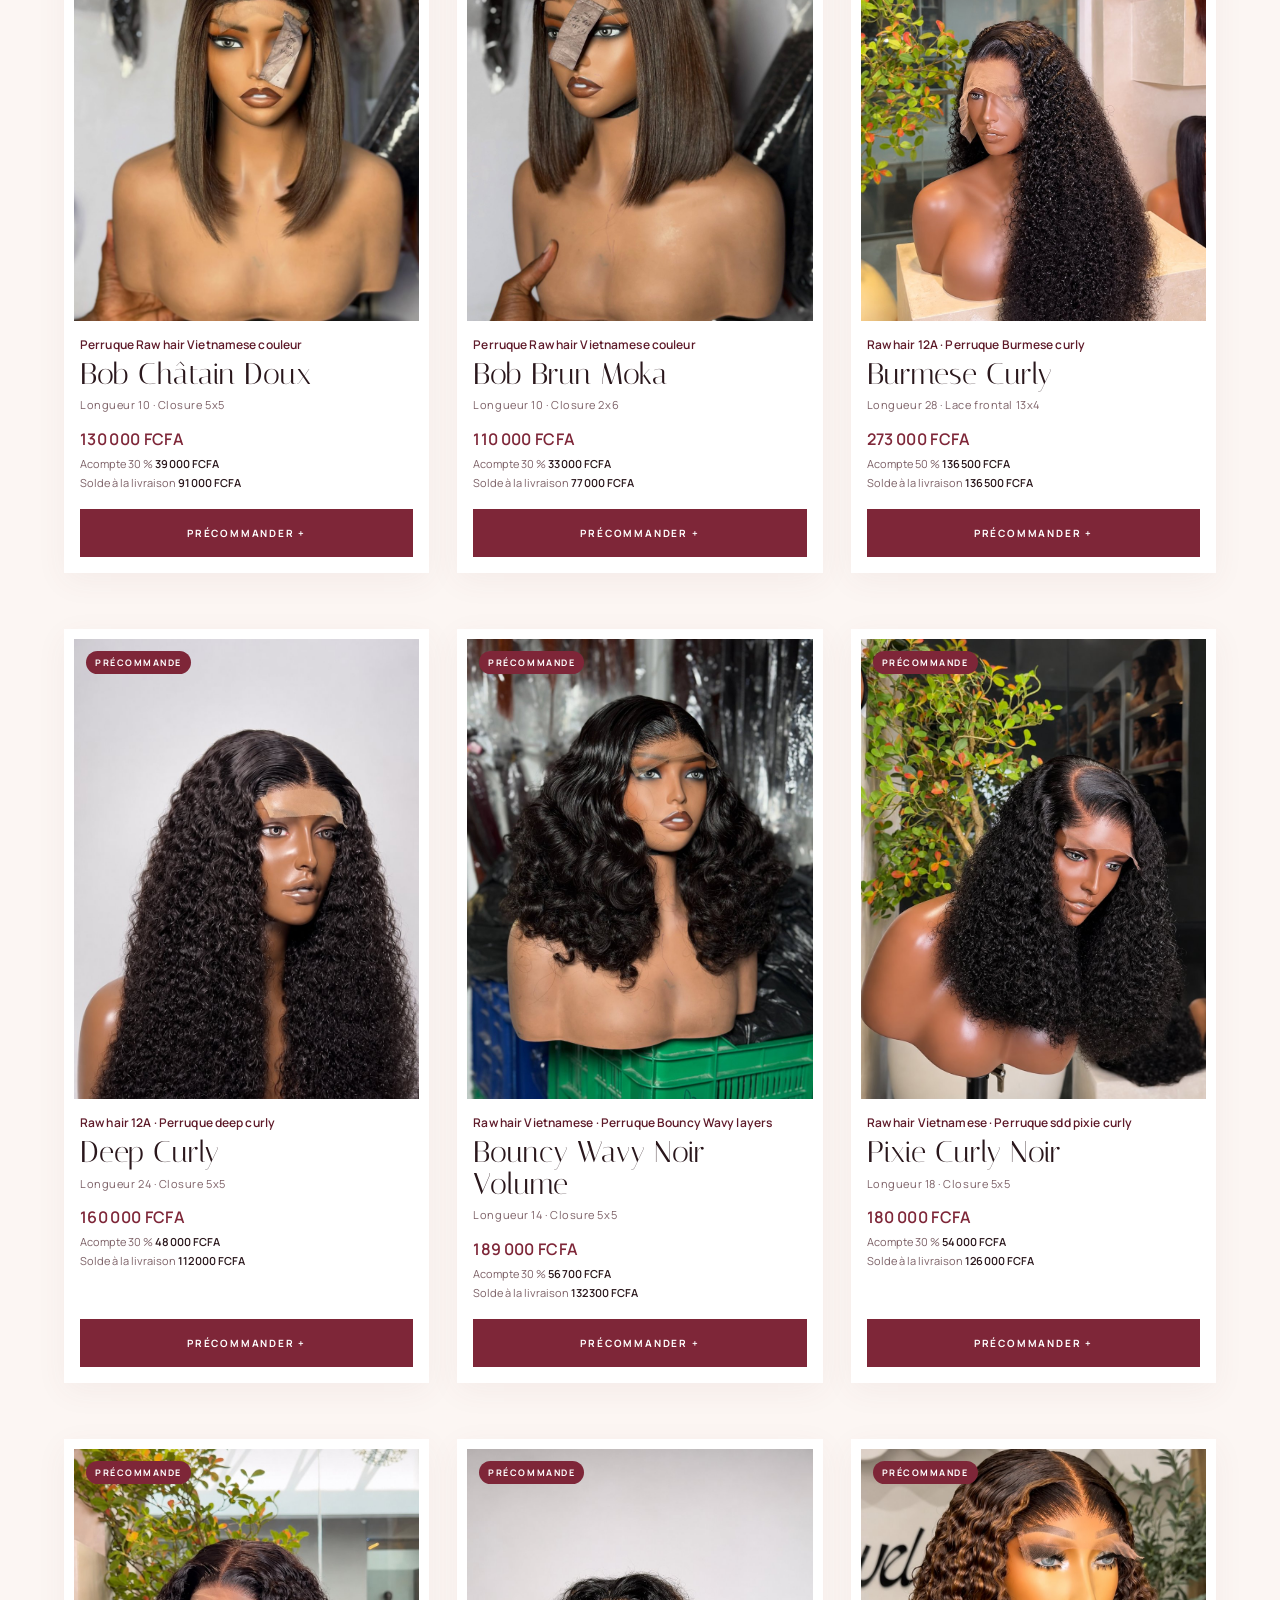
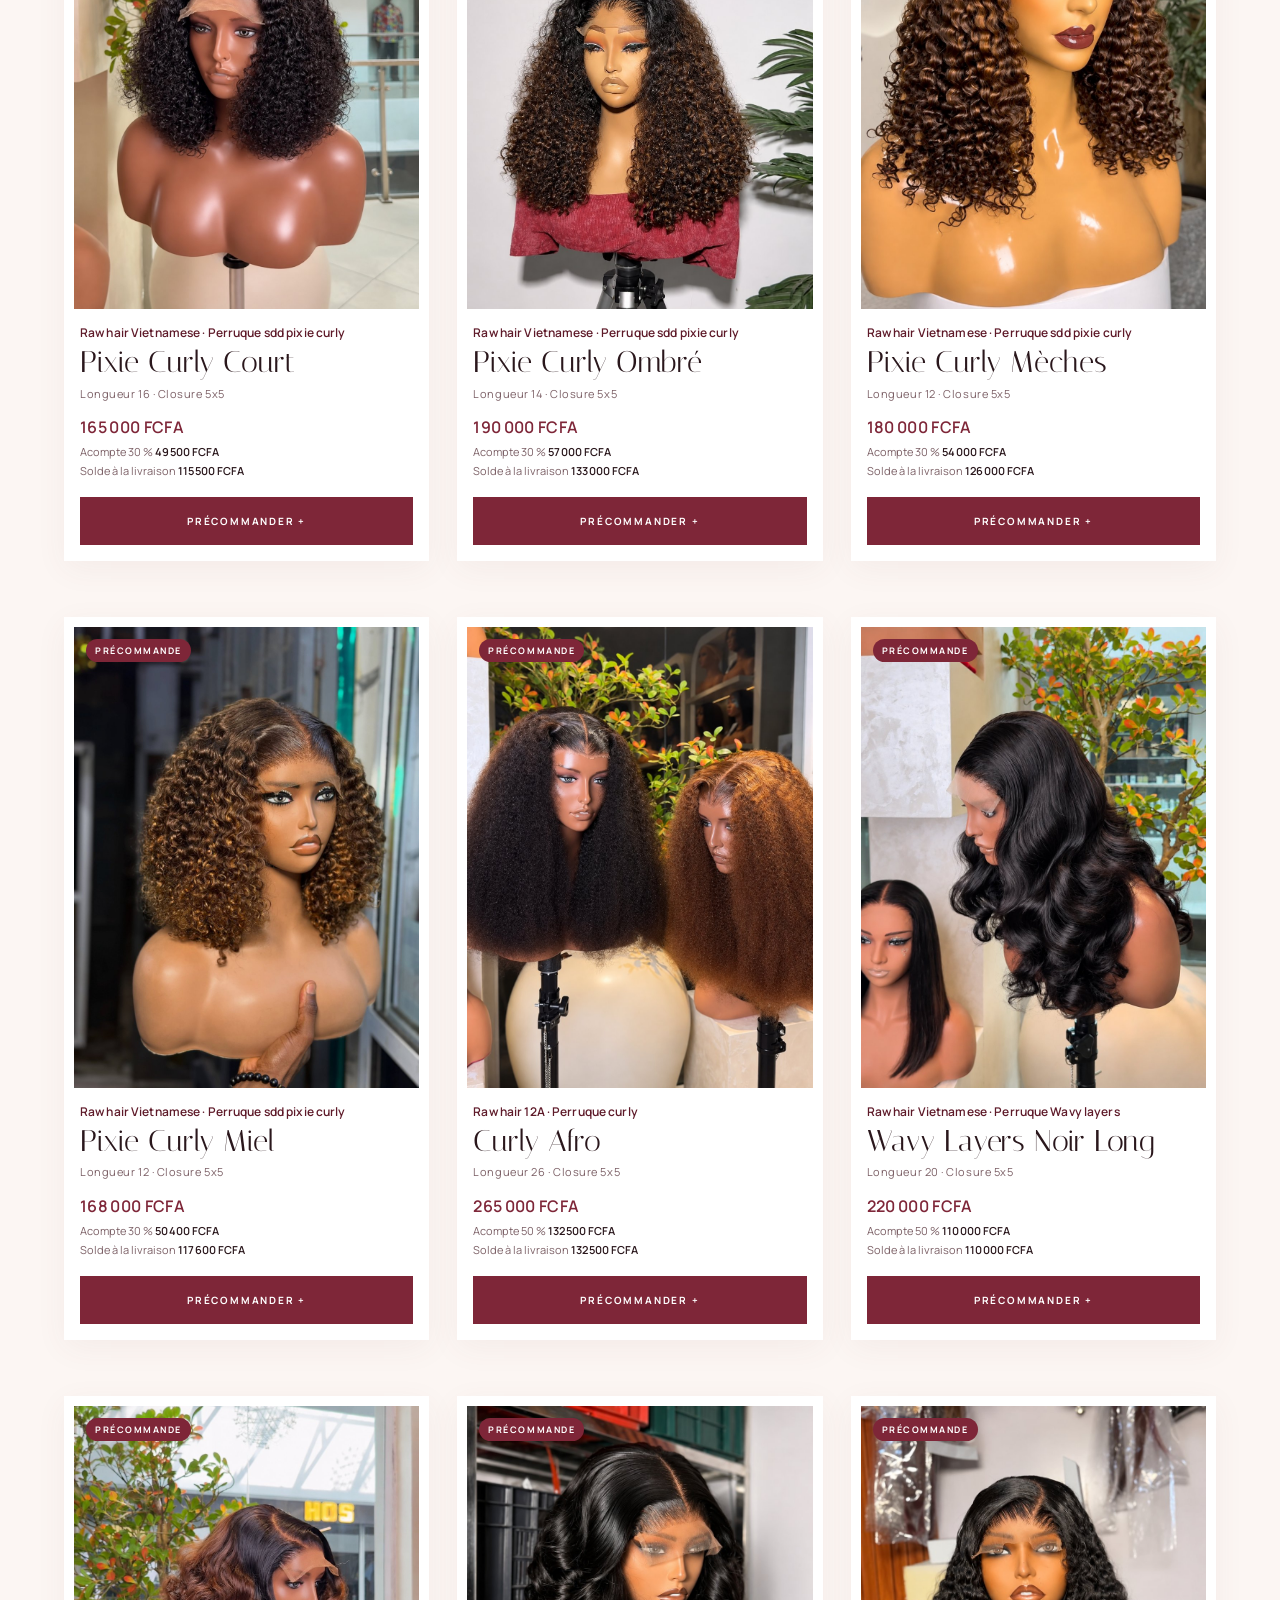
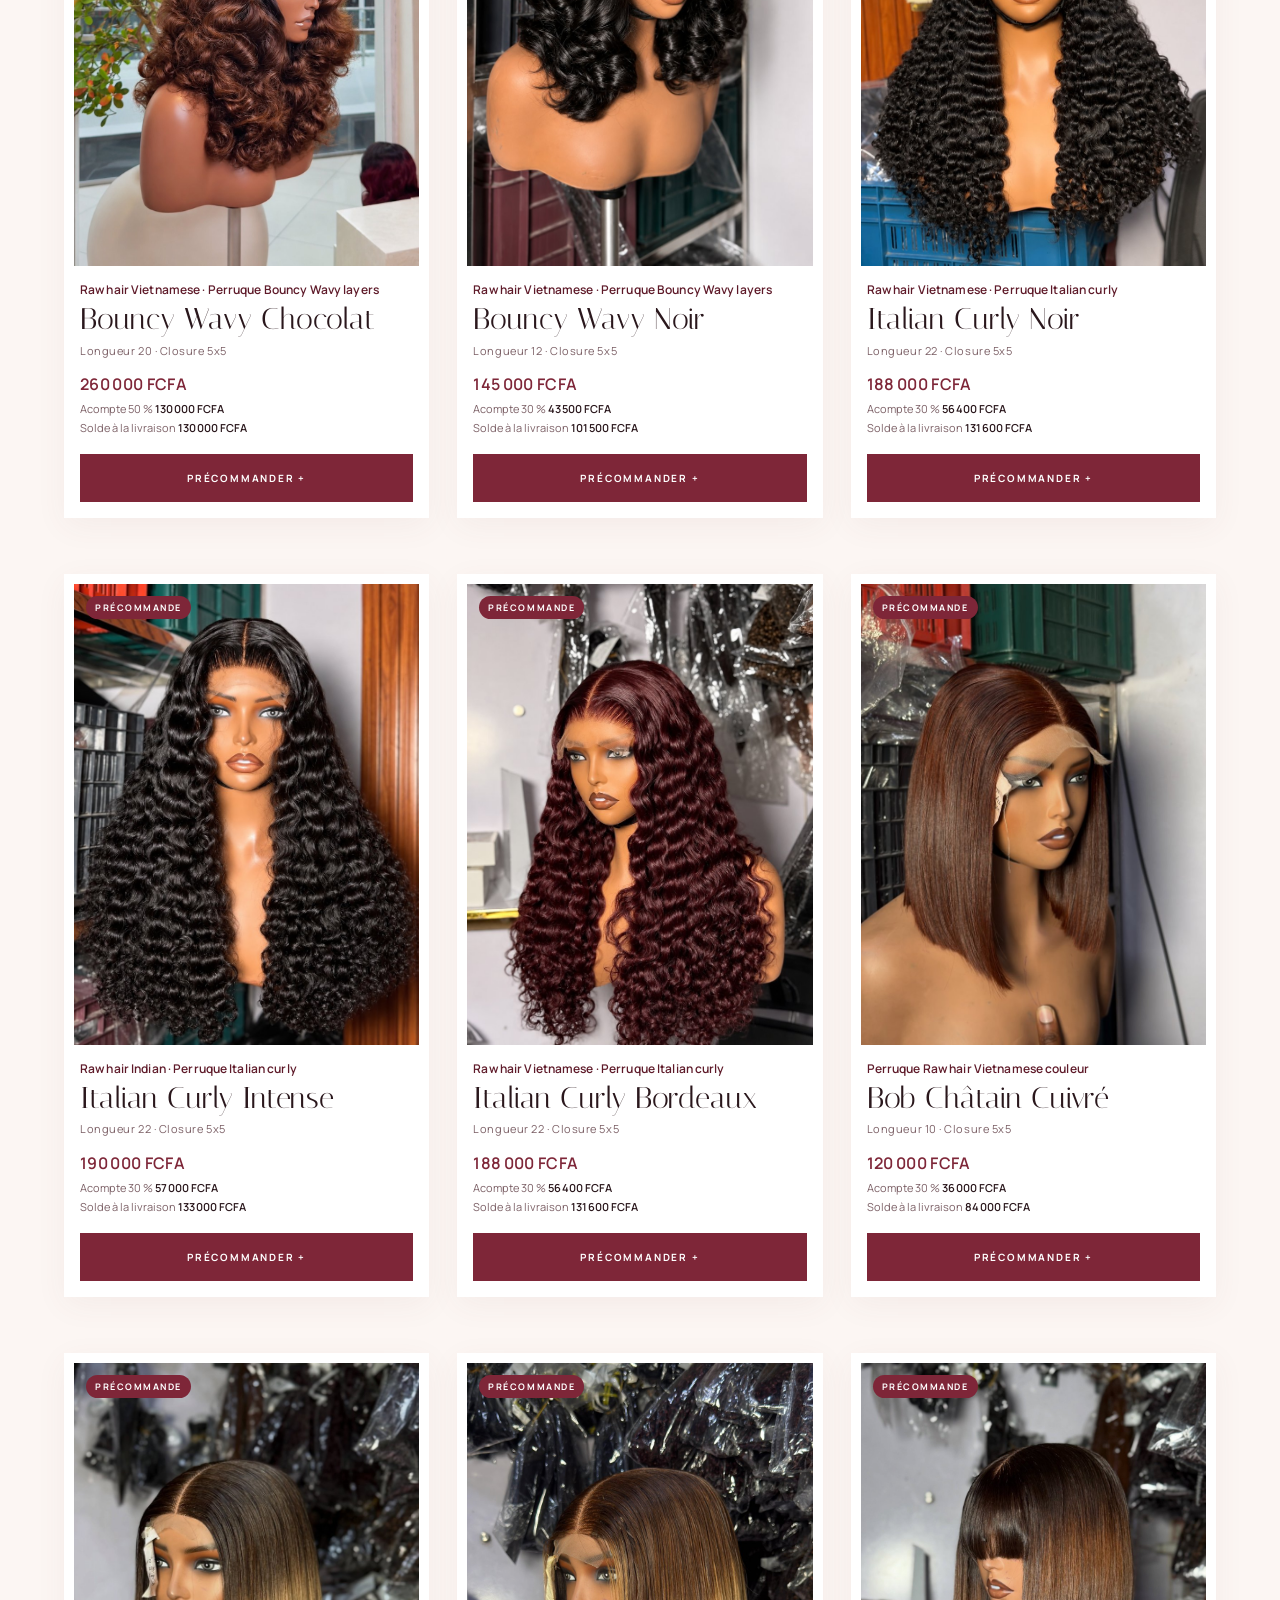
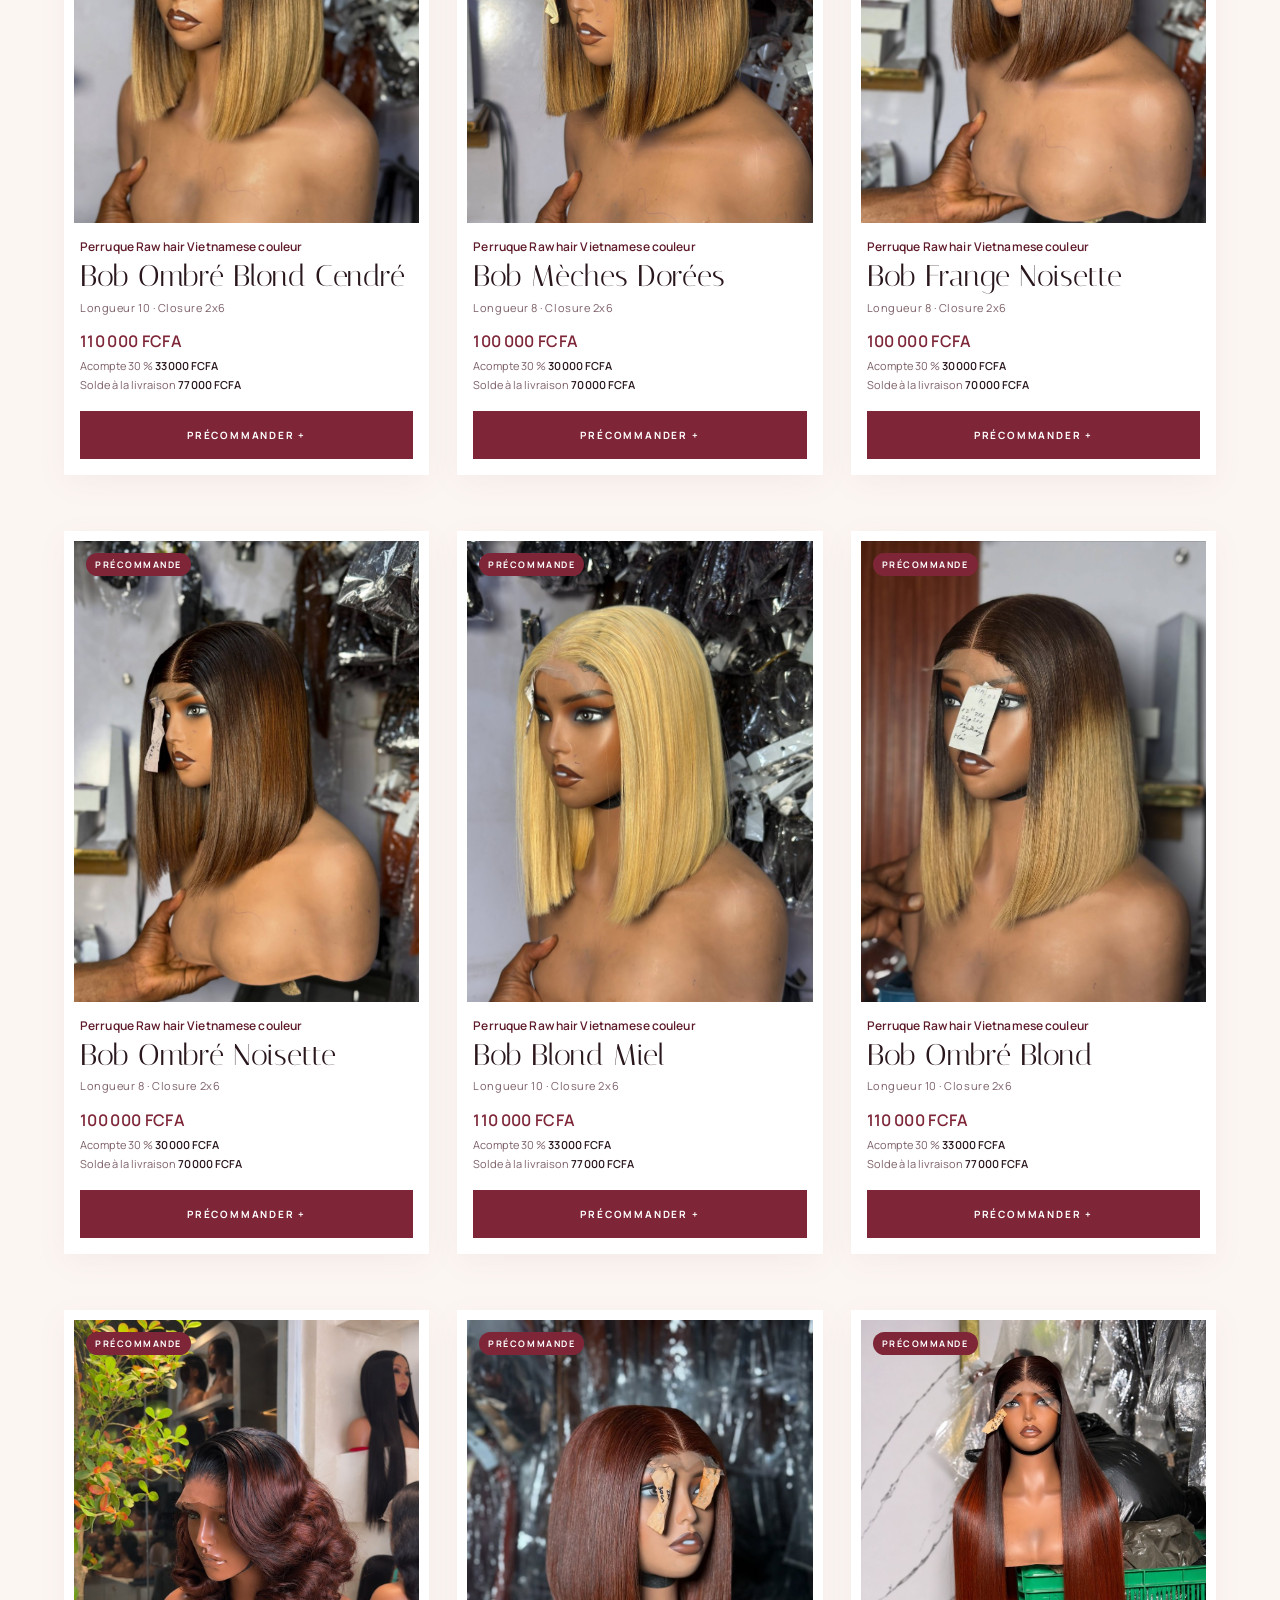
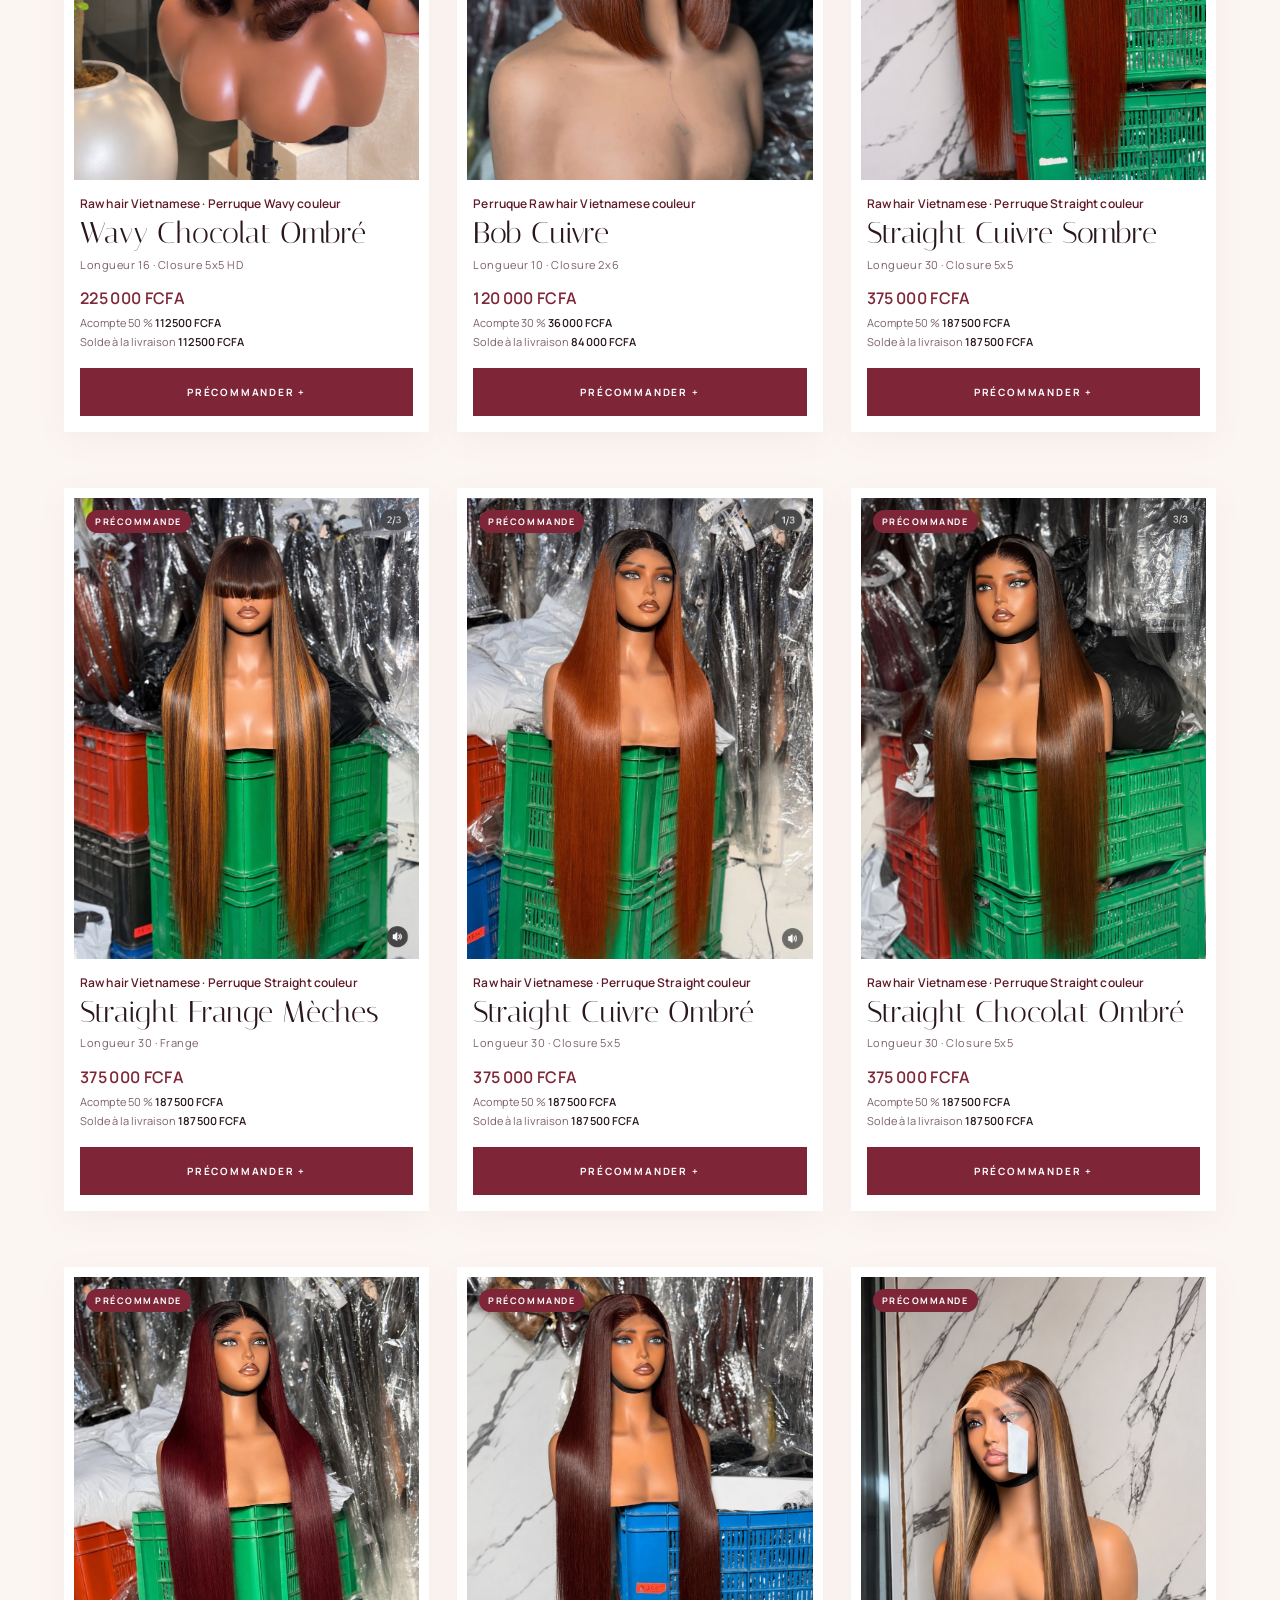
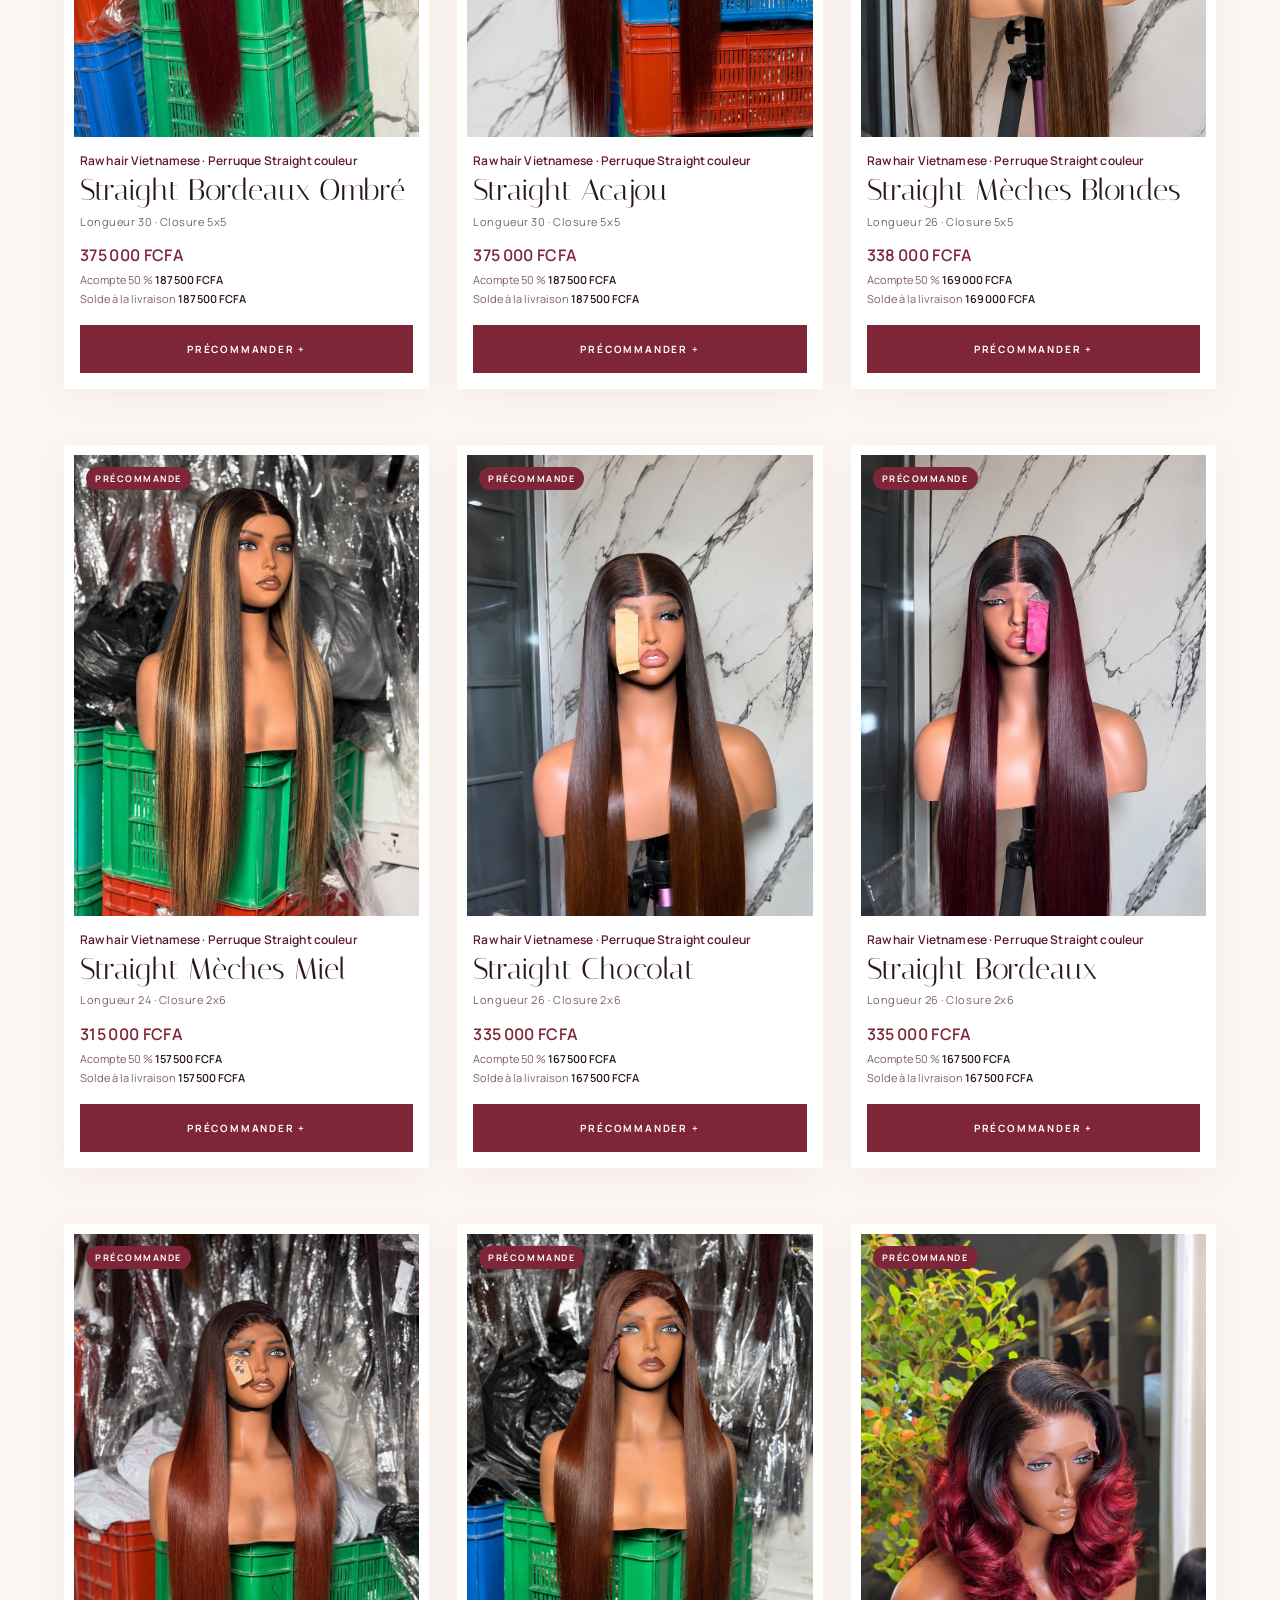
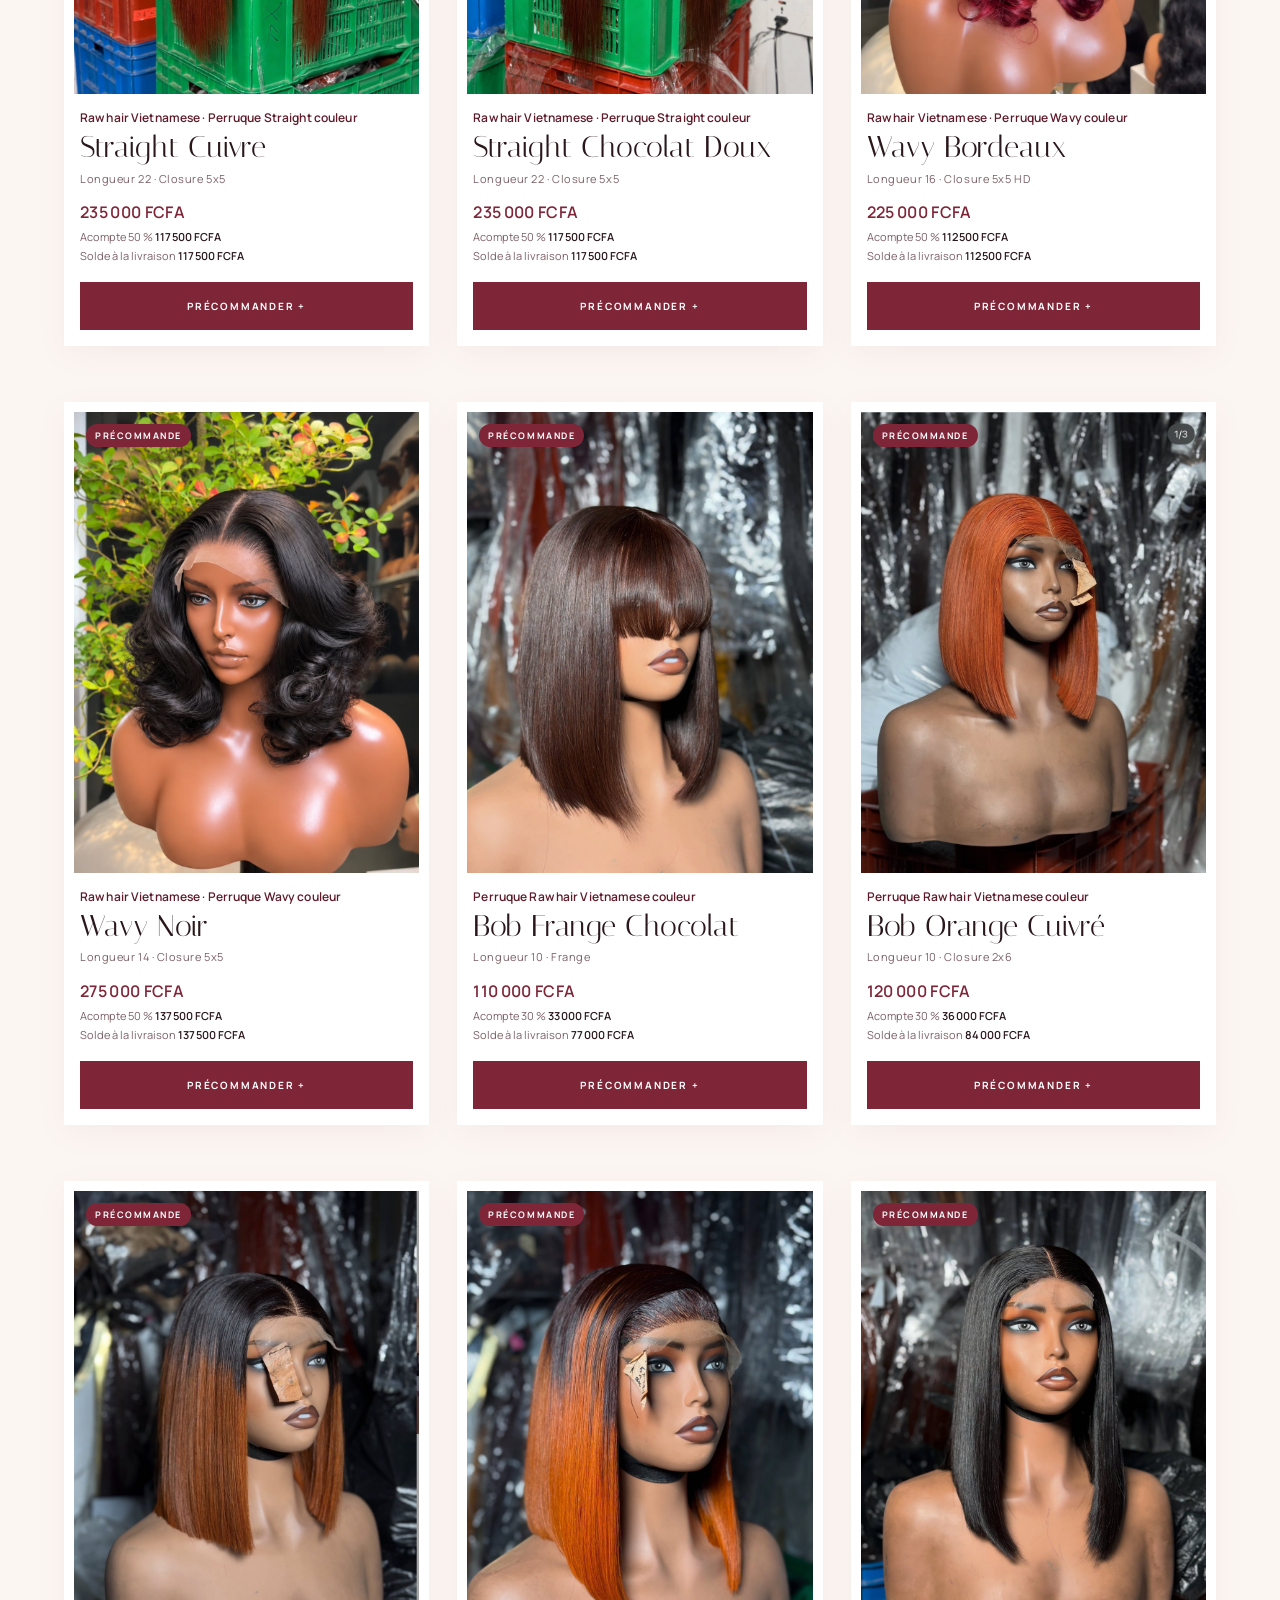
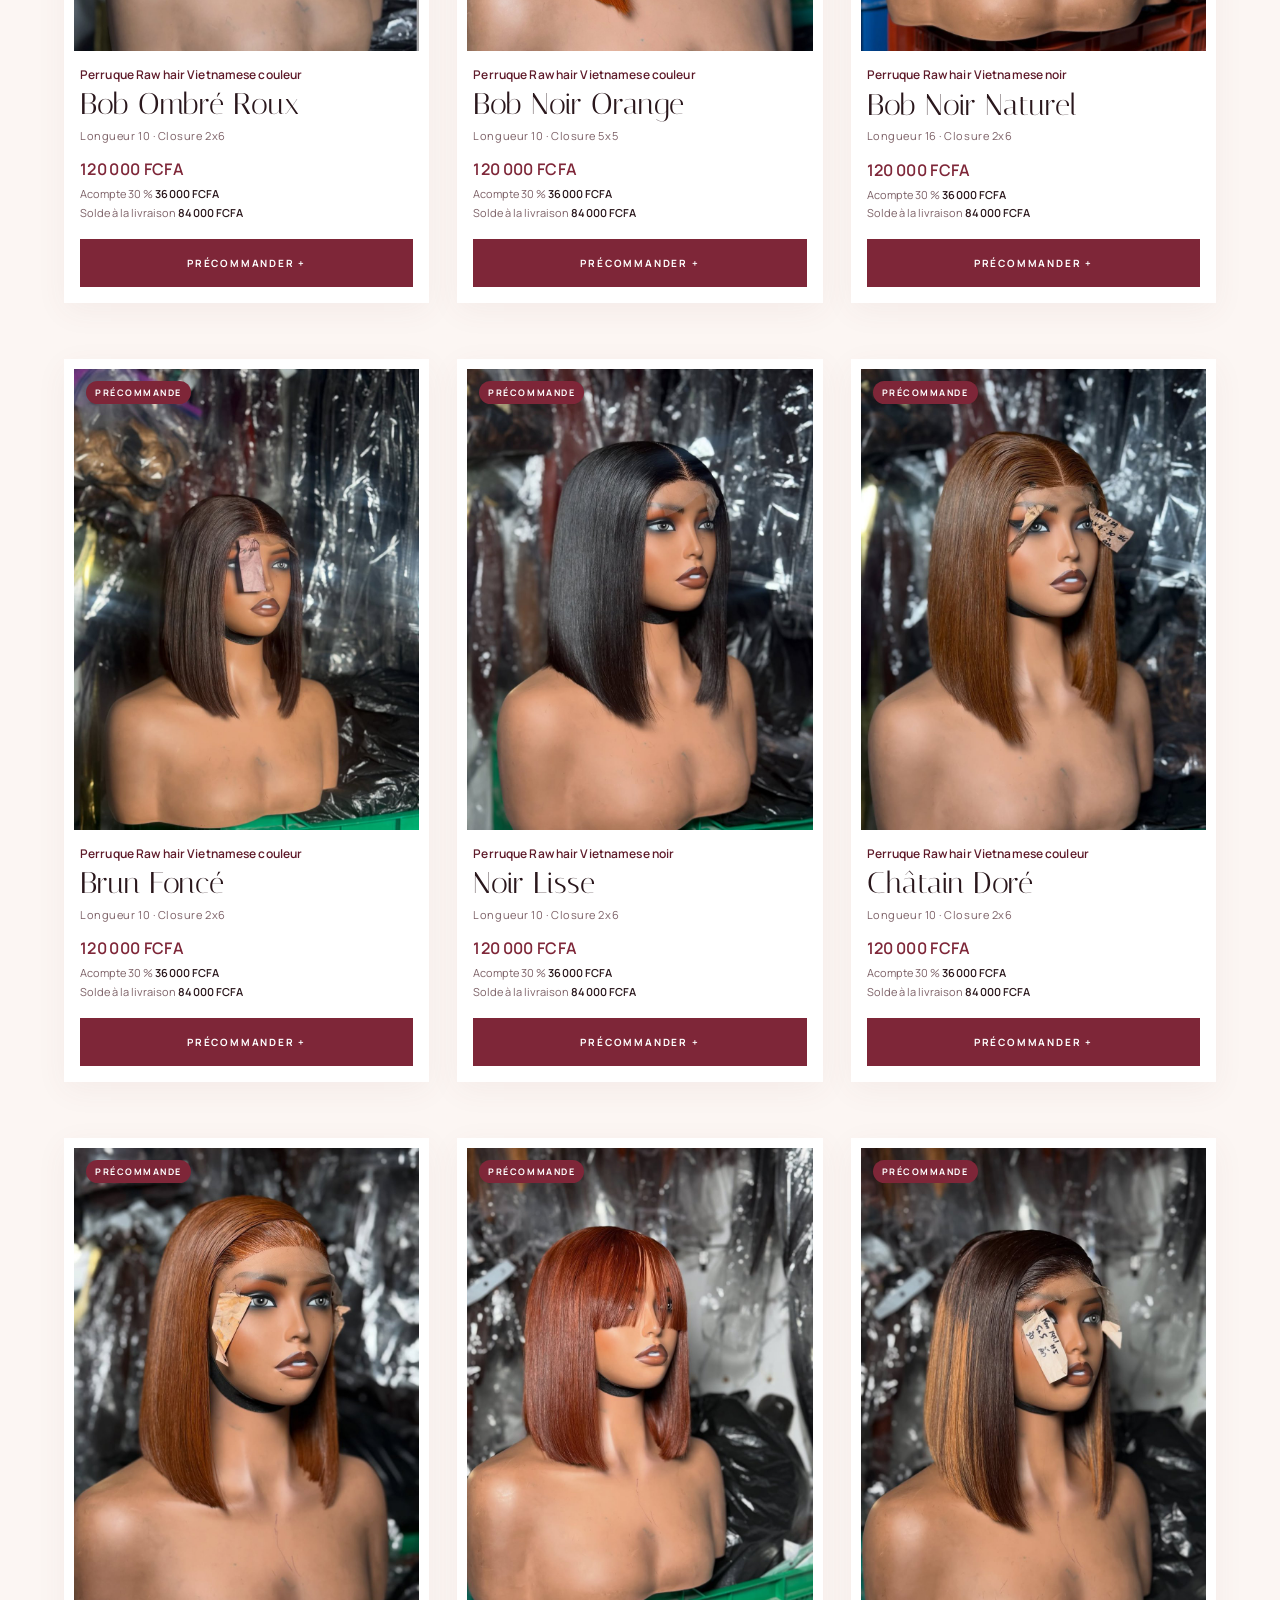
==== commit 4593208c: "Nouvelles photos hero et univers" ====
--- a/index.html
+++ b/index.html
@@ -12,7 +12,7 @@
 <link rel="preconnect" href="https://fonts.googleapis.com">
 <link rel="preconnect" href="https://fonts.gstatic.com" crossorigin>
 <link href="https://fonts.googleapis.com/css2?family=Italiana&family=Manrope:wght@400;500;600;700&display=swap" rel="stylesheet">
-<link rel="stylesheet" href="boutique.css?v=20261111e">
+<link rel="stylesheet" href="boutique.css?v=20261111f">
 <style>
 :root{
 --encre:#2A171C;--doux:#7C6066;--ivoire:#FCF6F3;--poudre:#F2E1DB;--blush:#EBD3CB;--rose:#7E2638;--rose-fonce:#5E1A29;--or:#D9A79A;--ligne:#EBD8D1;--noir:#000;
@@ -64,11 +64,11 @@
 .hero-visuel{position:relative;height:min(640px,72svh);min-height:460px}
 .arche{position:absolute;overflow:hidden;border-radius:999px 999px 0 0;background:var(--blush);box-shadow:0 30px 60px rgba(120,60,60,.15)}
 .arche img{width:100%;height:100%;object-fit:cover}
-.arche.grande{right:8%;top:0;bottom:0;width:62%;border:8px solid #fff}
+.arche.grande{right:6%;top:0;bottom:0;width:78%;border:8px solid #fff}
 .arche.petite{left:0;bottom:8%;width:34%;height:52%;border:6px solid #fff}
-.arche.grande img{object-position:50% 35%}
+.arche.grande img{object-position:50% 20%}
 .arche.petite img{object-position:50% 30%}
-.hero-carte{position:absolute;right:0;top:12%;background:#fff;padding:16px 18px;max-width:210px;box-shadow:0 16px 40px rgba(120,60,60,.14)}
+.hero-carte{position:absolute;left:0;bottom:8%;background:#fff;padding:16px 18px;max-width:210px;box-shadow:0 16px 40px rgba(120,60,60,.14)}
 .hero-carte b{display:block;font-family:Italiana,Georgia,serif;font-weight:400;font-size:24px;line-height:1.1;color:var(--rose-fonce);margin-bottom:6px}
 .hero-carte span{font-size:12px;line-height:1.5;color:var(--doux)}
 .etoile{position:absolute;color:var(--or);font-size:22px}
@@ -101,7 +101,7 @@
 
 .chapitre{display:grid;grid-template-columns:1fr 1fr;align-items:center;gap:6%;padding:100px 6%;background:#fff}
 .chapitre-photo{position:relative;height:560px}
-.chapitre-photo img{width:100%;height:100%;object-fit:cover;object-position:50% 30%;border-radius:0 0 999px 999px}
+.chapitre-photo img{width:100%;height:100%;object-fit:cover;object-position:50% 25%;border-radius:0 0 999px 999px}
 .chapitre-texte>span{font-size:10px;font-weight:600;letter-spacing:.26em;color:var(--rose)}
 .chapitre-texte h2{font-size:clamp(46px,5vw,84px);line-height:1.02;letter-spacing:-.03em;margin:22px 0;color:var(--encre)}
 .chapitre-texte h2 i{color:var(--rose)}
@@ -139,7 +139,7 @@
 .hero-boutons{margin-top:24px}
 .hero-boutons .cta{flex:1 1 100%}
 .hero-visuel{height:440px;min-height:0}
-.arche.grande{right:4%;width:70%}
+.arche.grande{right:4%;width:88%}
 .arche.petite{width:38%;height:46%;bottom:4%}
 .hero-carte{top:auto;bottom:-14px;right:0;max-width:180px;padding:12px 14px}
 .hero-carte b{font-size:20px}
@@ -198,8 +198,7 @@
       </div>
     </div>
     <div class="hero-visuel" aria-hidden="true">
-      <div class="arche grande"><img src="perruques/cuivre-satin.jpg" alt="" fetchpriority="high"></div>
-      <div class="arche petite"><img src="perruques/meches-miel.jpg" alt=""></div>
+      <div class="arche grande"><img src="hero-98.jpg" alt="" fetchpriority="high"></div>
       <div class="hero-carte"><b>Paiement en deux fois</b><span>Un acompte à la commande, le solde à la livraison.</span></div>
       <span class="etoile e1">✦</span><span class="etoile e2">✦</span>
     </div>
@@ -245,7 +244,7 @@
   </section>
 
   <section class="chapitre" id="univers">
-    <div class="chapitre-photo"><img src="perruques/chatain-dore.jpg" alt="Perruques Bellelux Hair" loading="lazy"></div>
+    <div class="chapitre-photo"><img src="univers-80.jpg" alt="Perruques Bellelux Hair" loading="lazy"></div>
     <div class="chapitre-texte">
       <span>NOTRE UNIVERS</span>
       <h2>Votre beauté n’a pas besoin de <i>permission.</i></h2>
@@ -271,7 +270,7 @@
   <div class="pied-bas">© 2026 Bellelux Hair · Côte d’Ivoire · Toutes les perruques sont en précommande</div>
 </footer>
 
-<script src="produits-hair.js?v=20261111e"></script>
-<script src="boutique.js?v=20261111e"></script>
+<script src="produits-hair.js?v=20261111f"></script>
+<script src="boutique.js?v=20261111f"></script>
 </body>
 </html>
